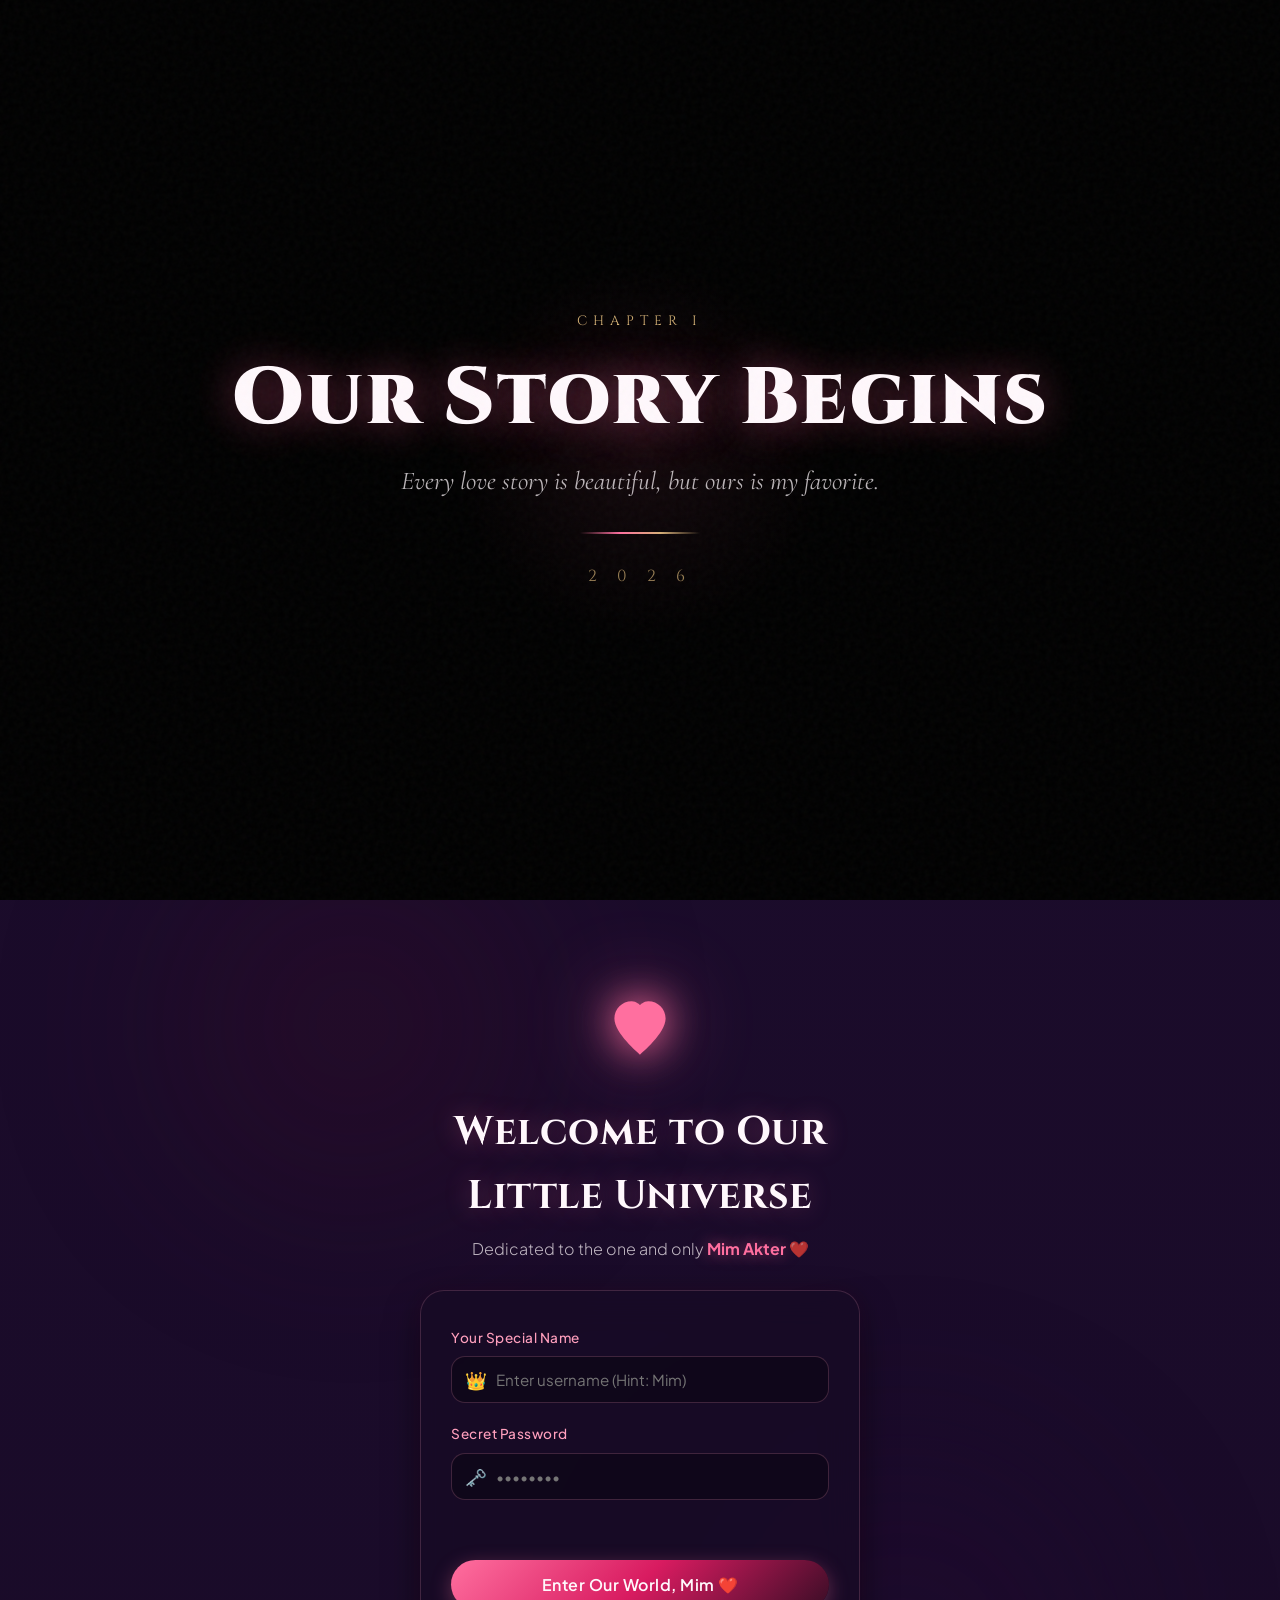
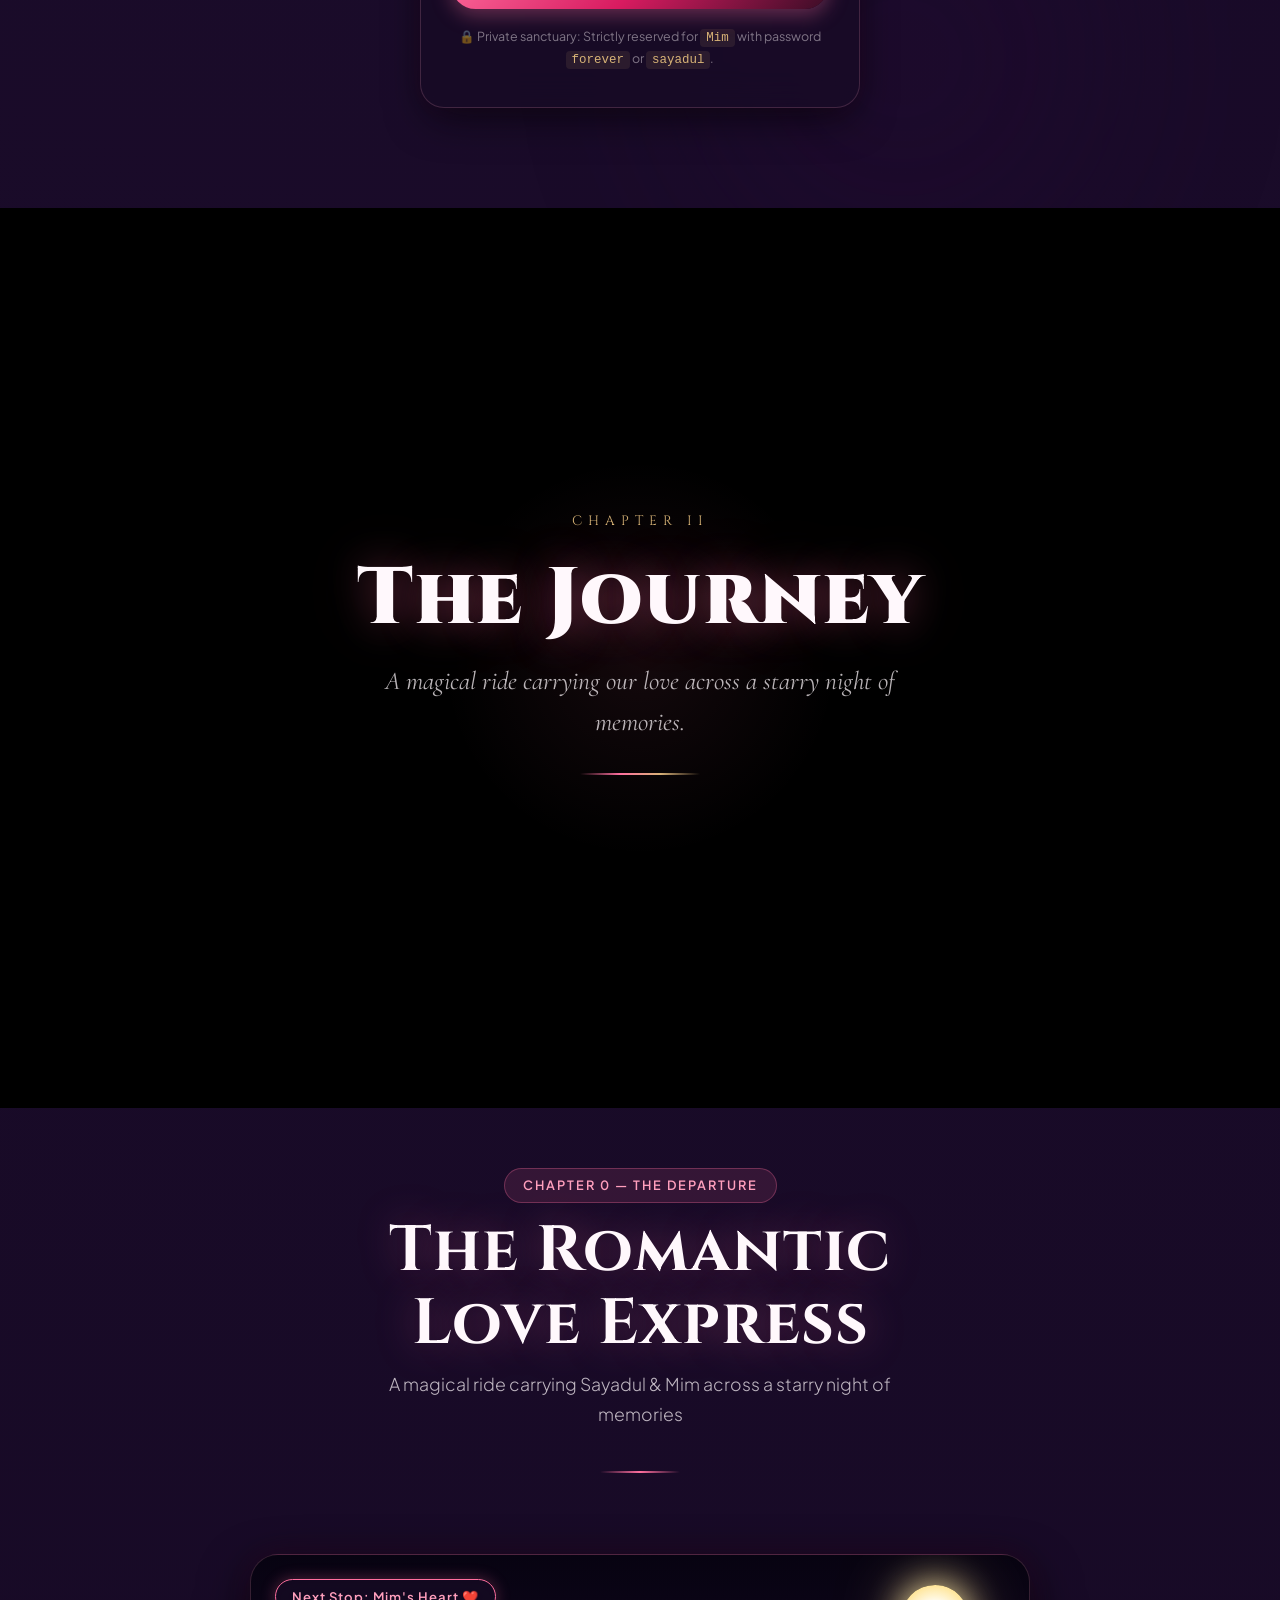
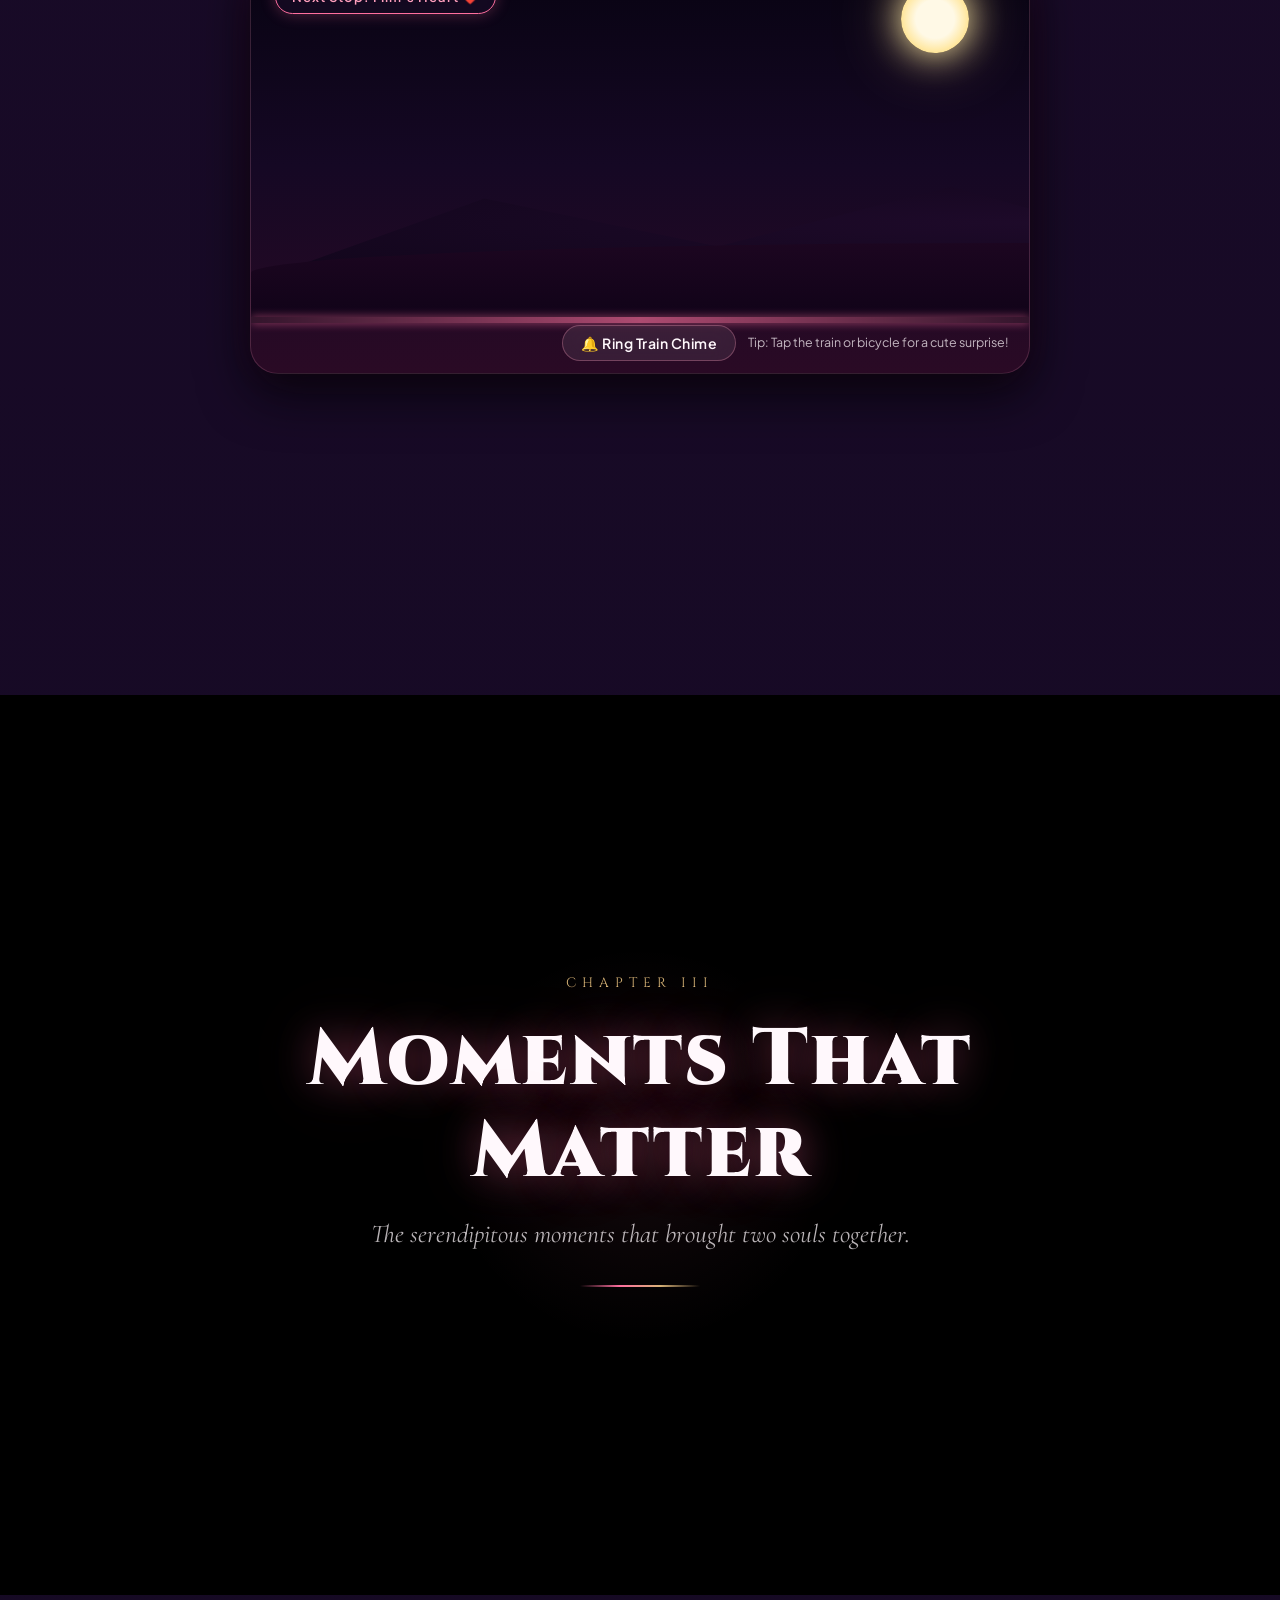
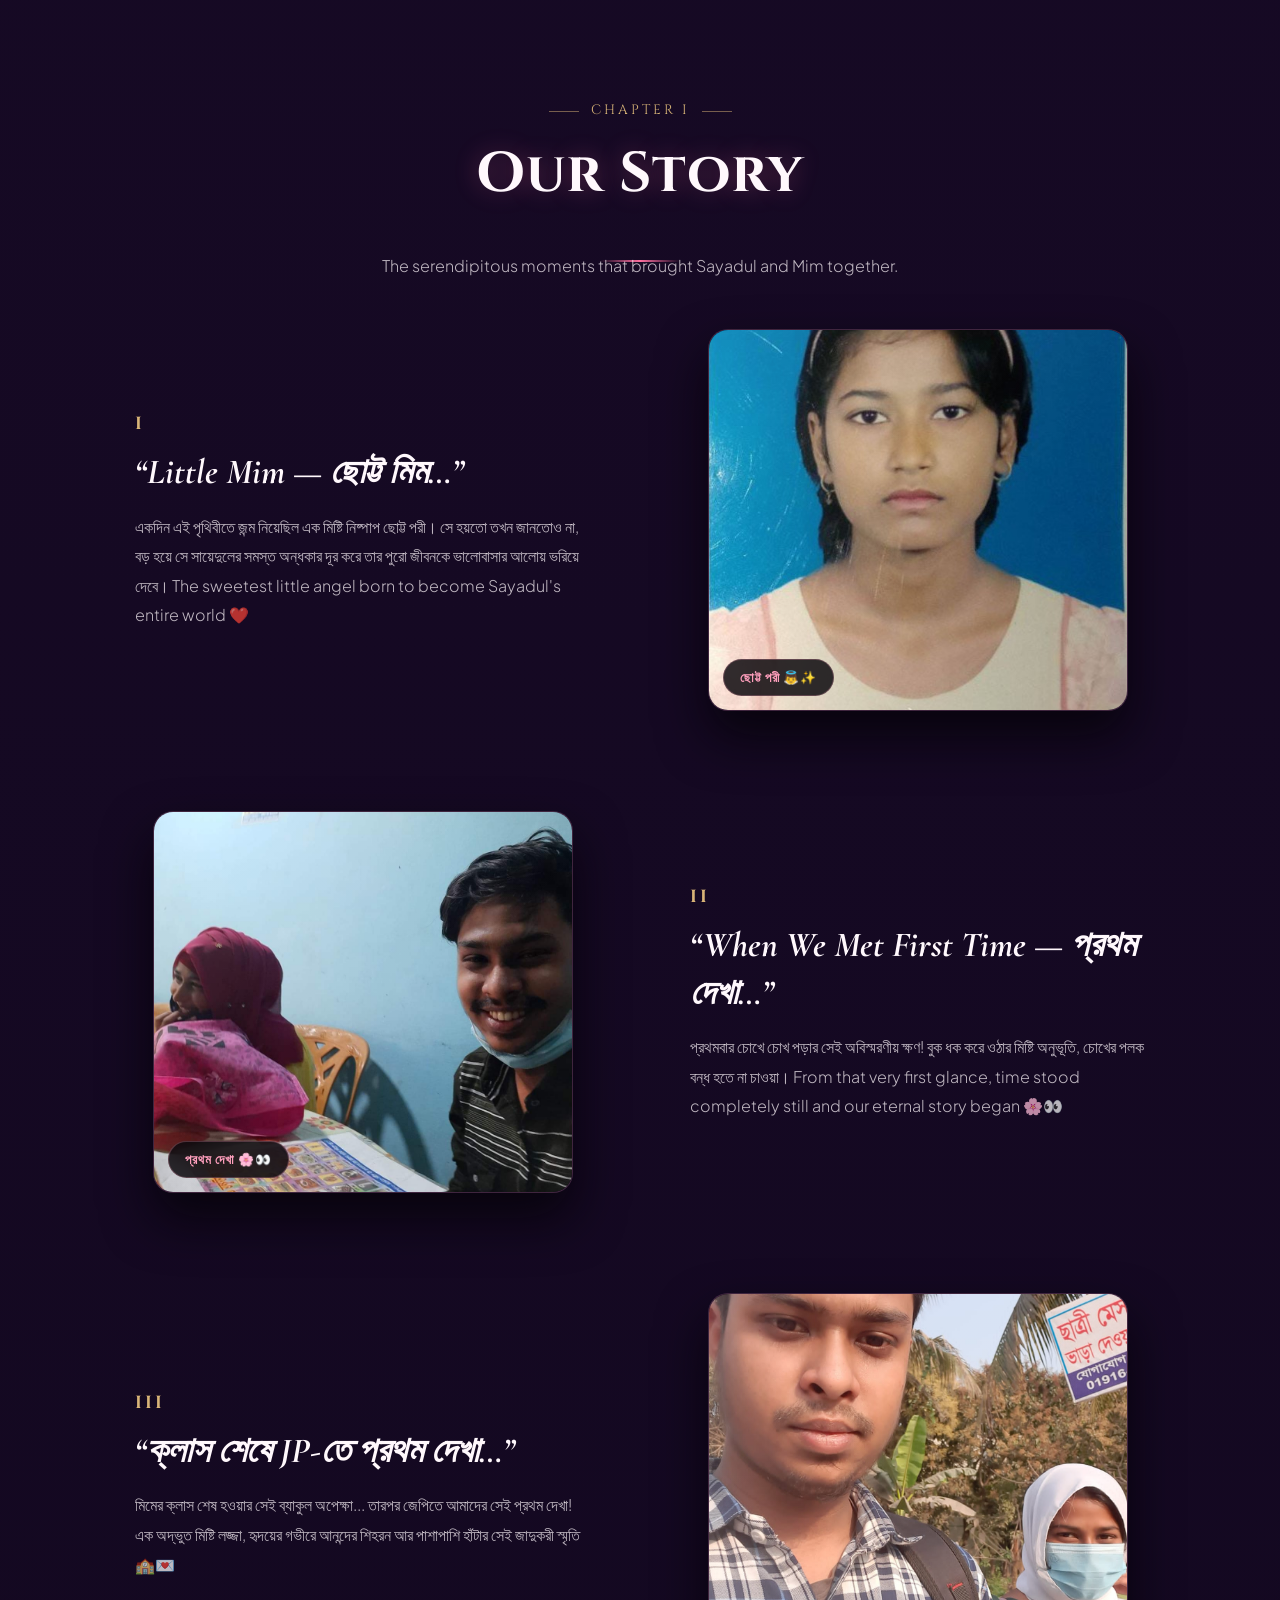
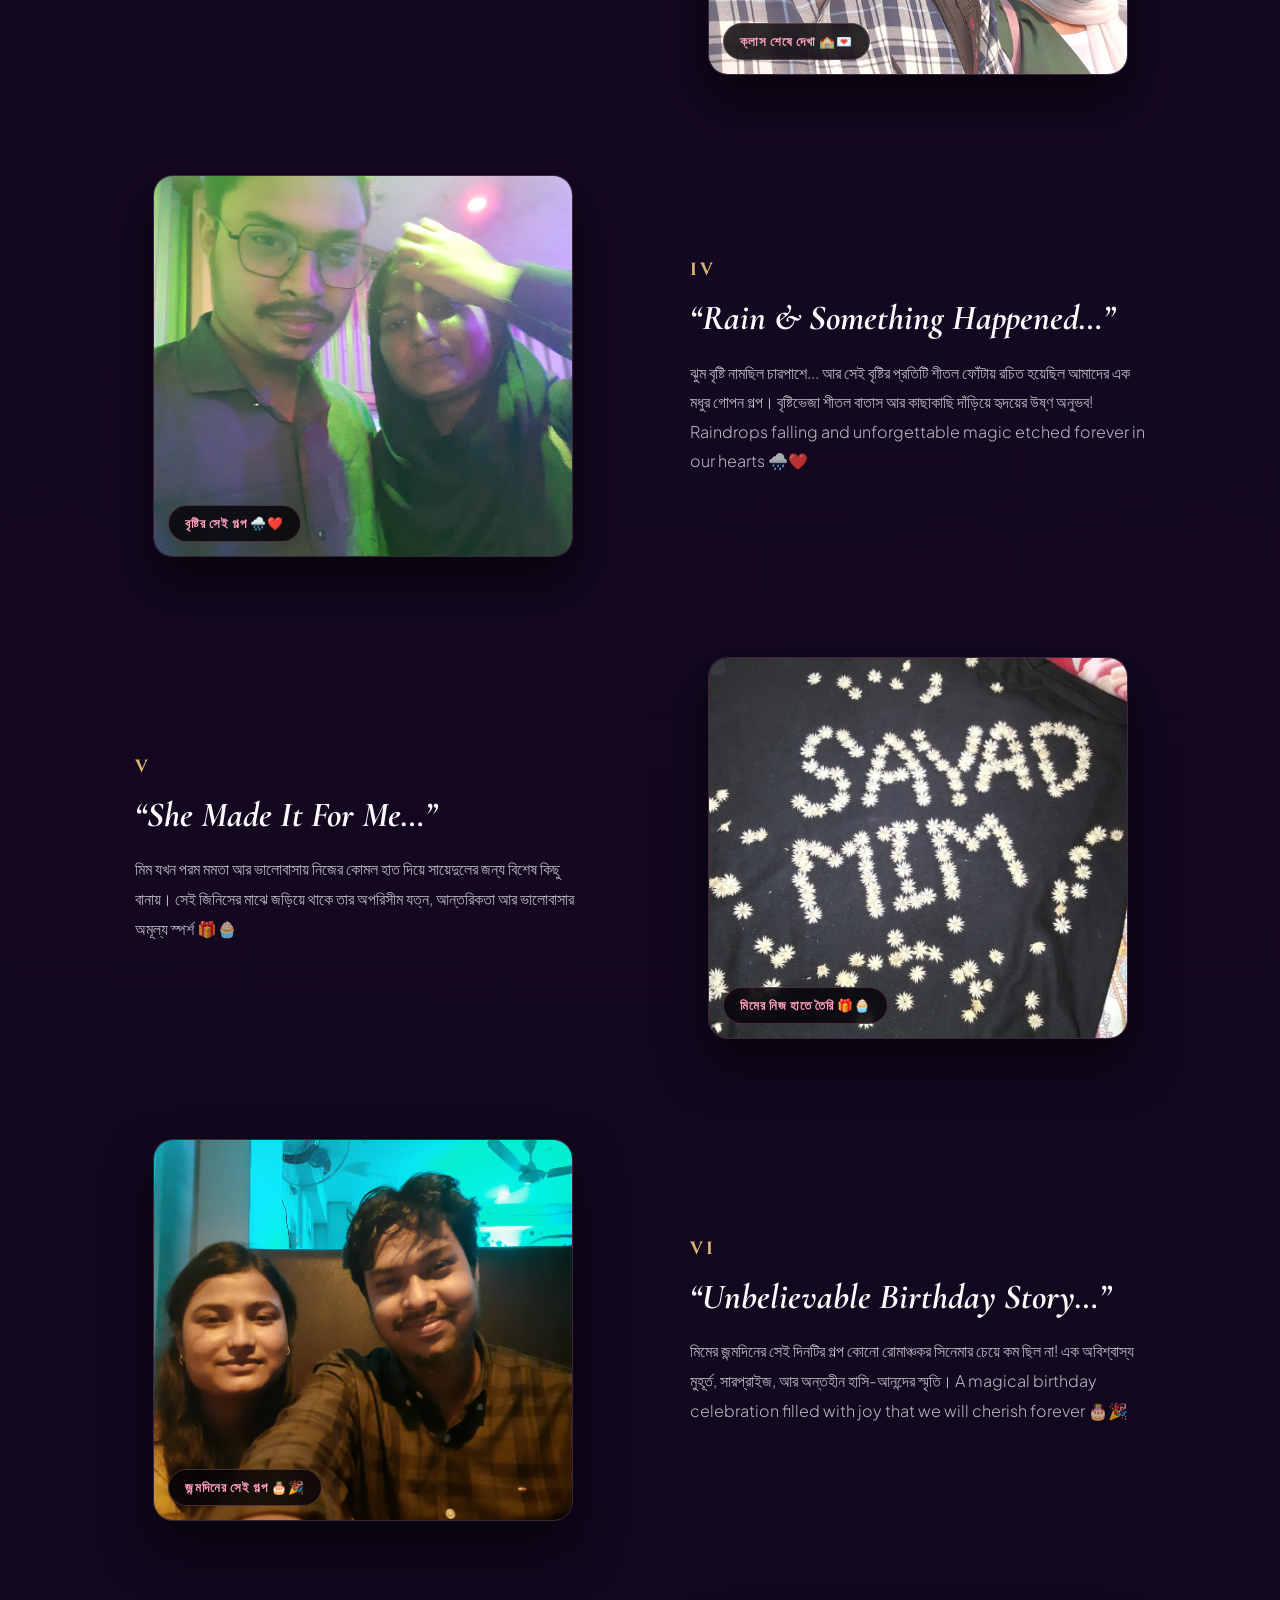
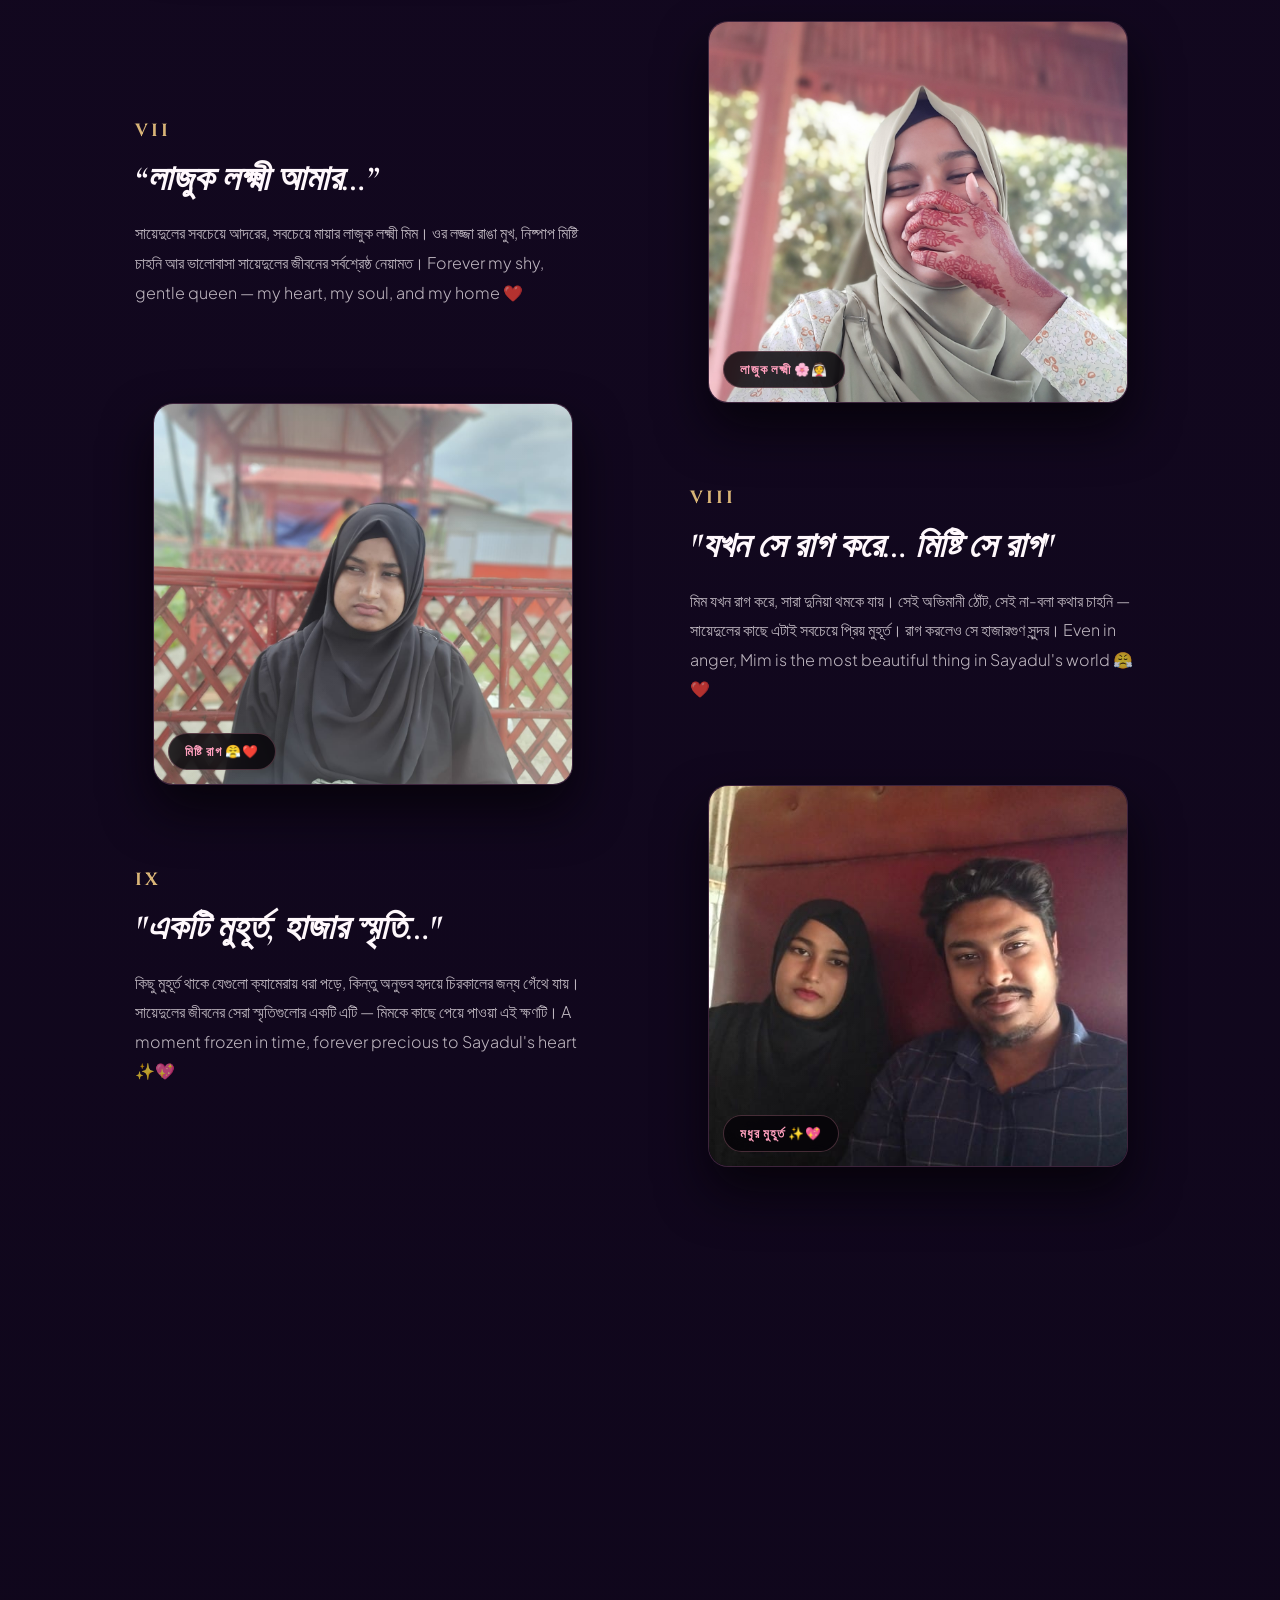
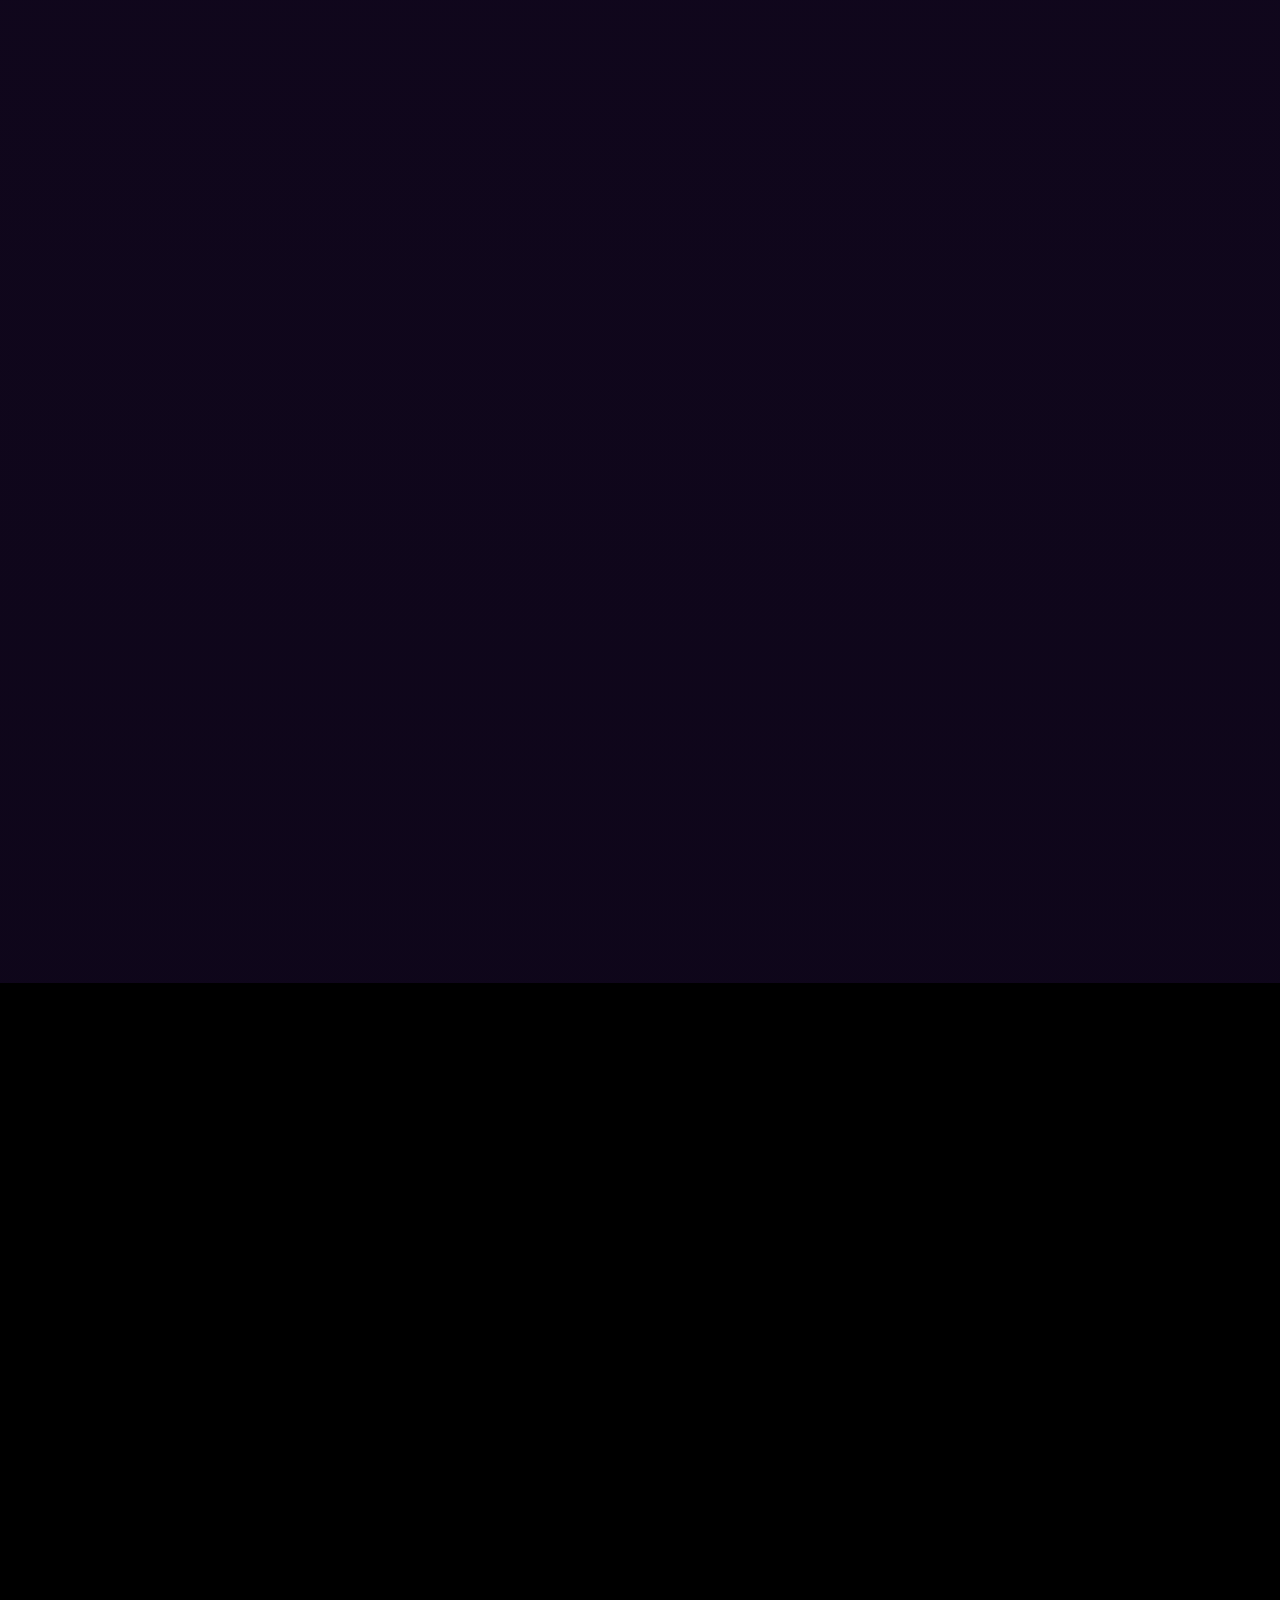
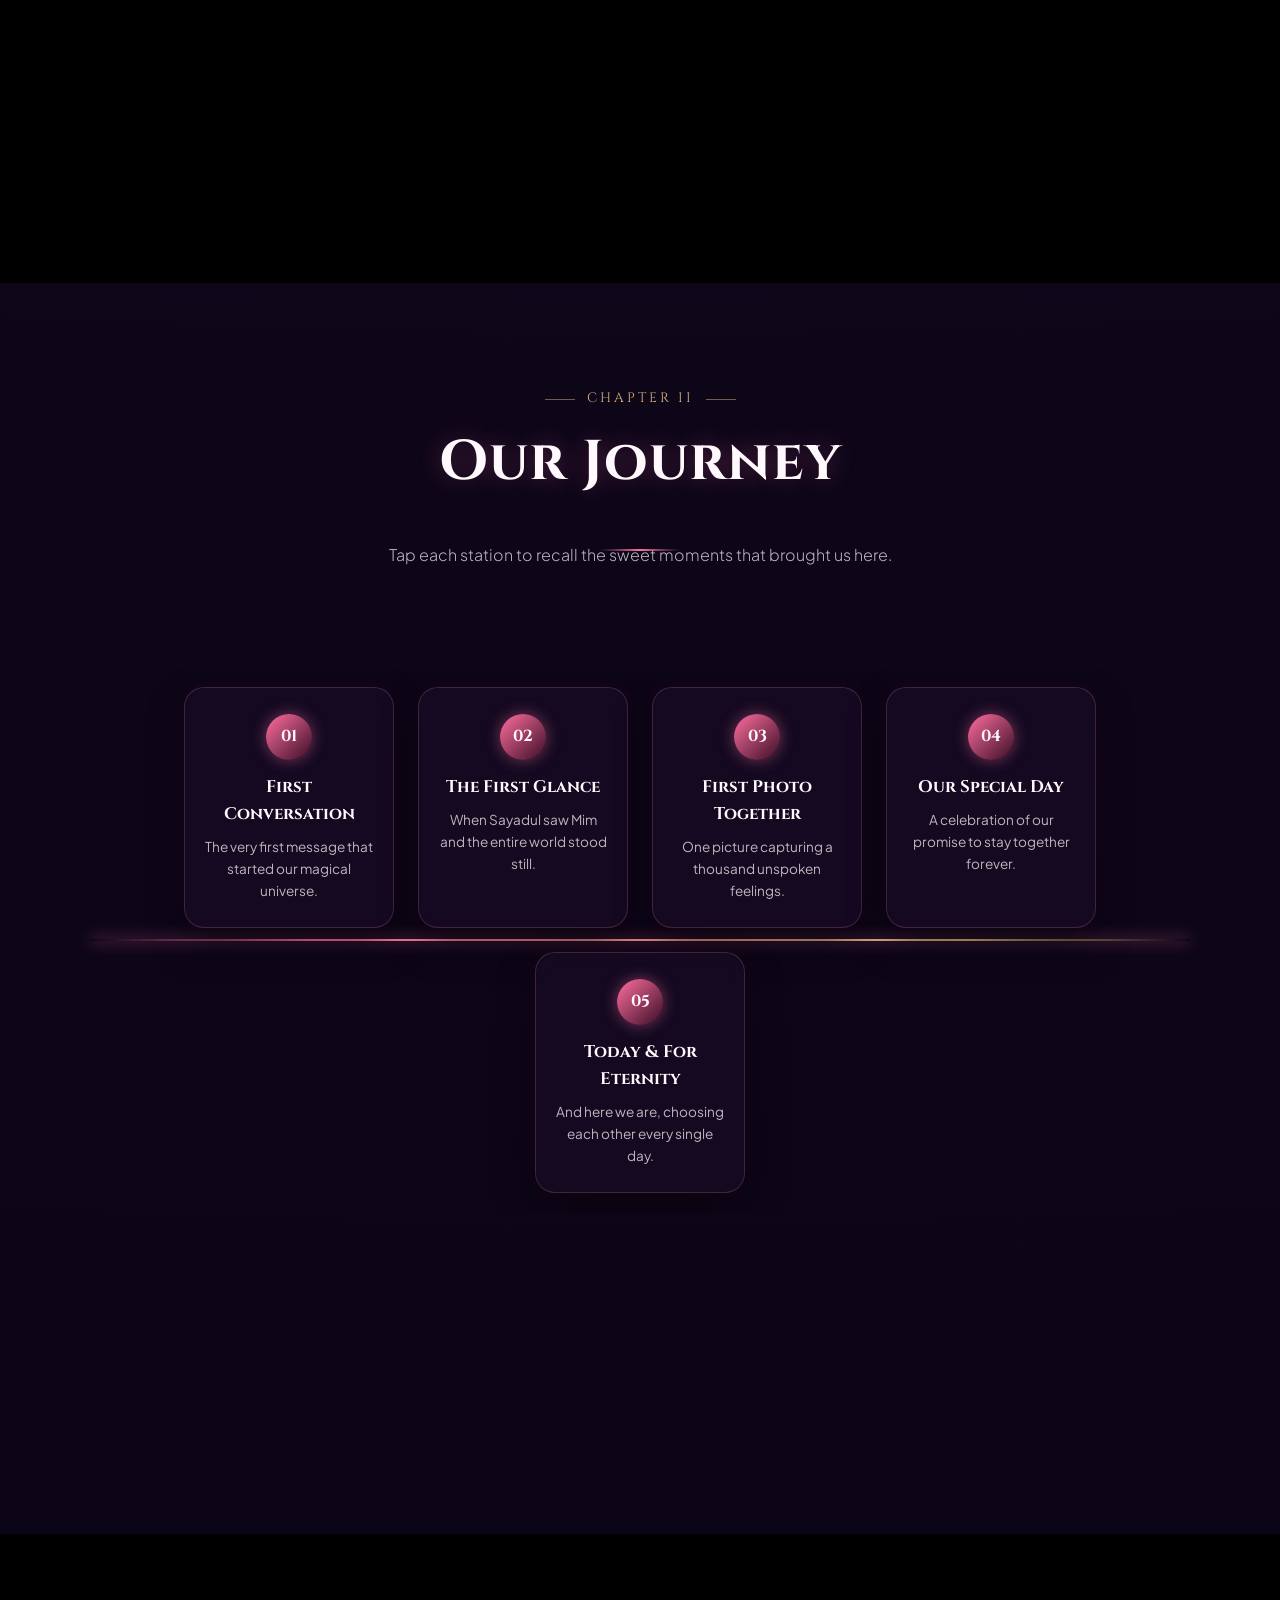
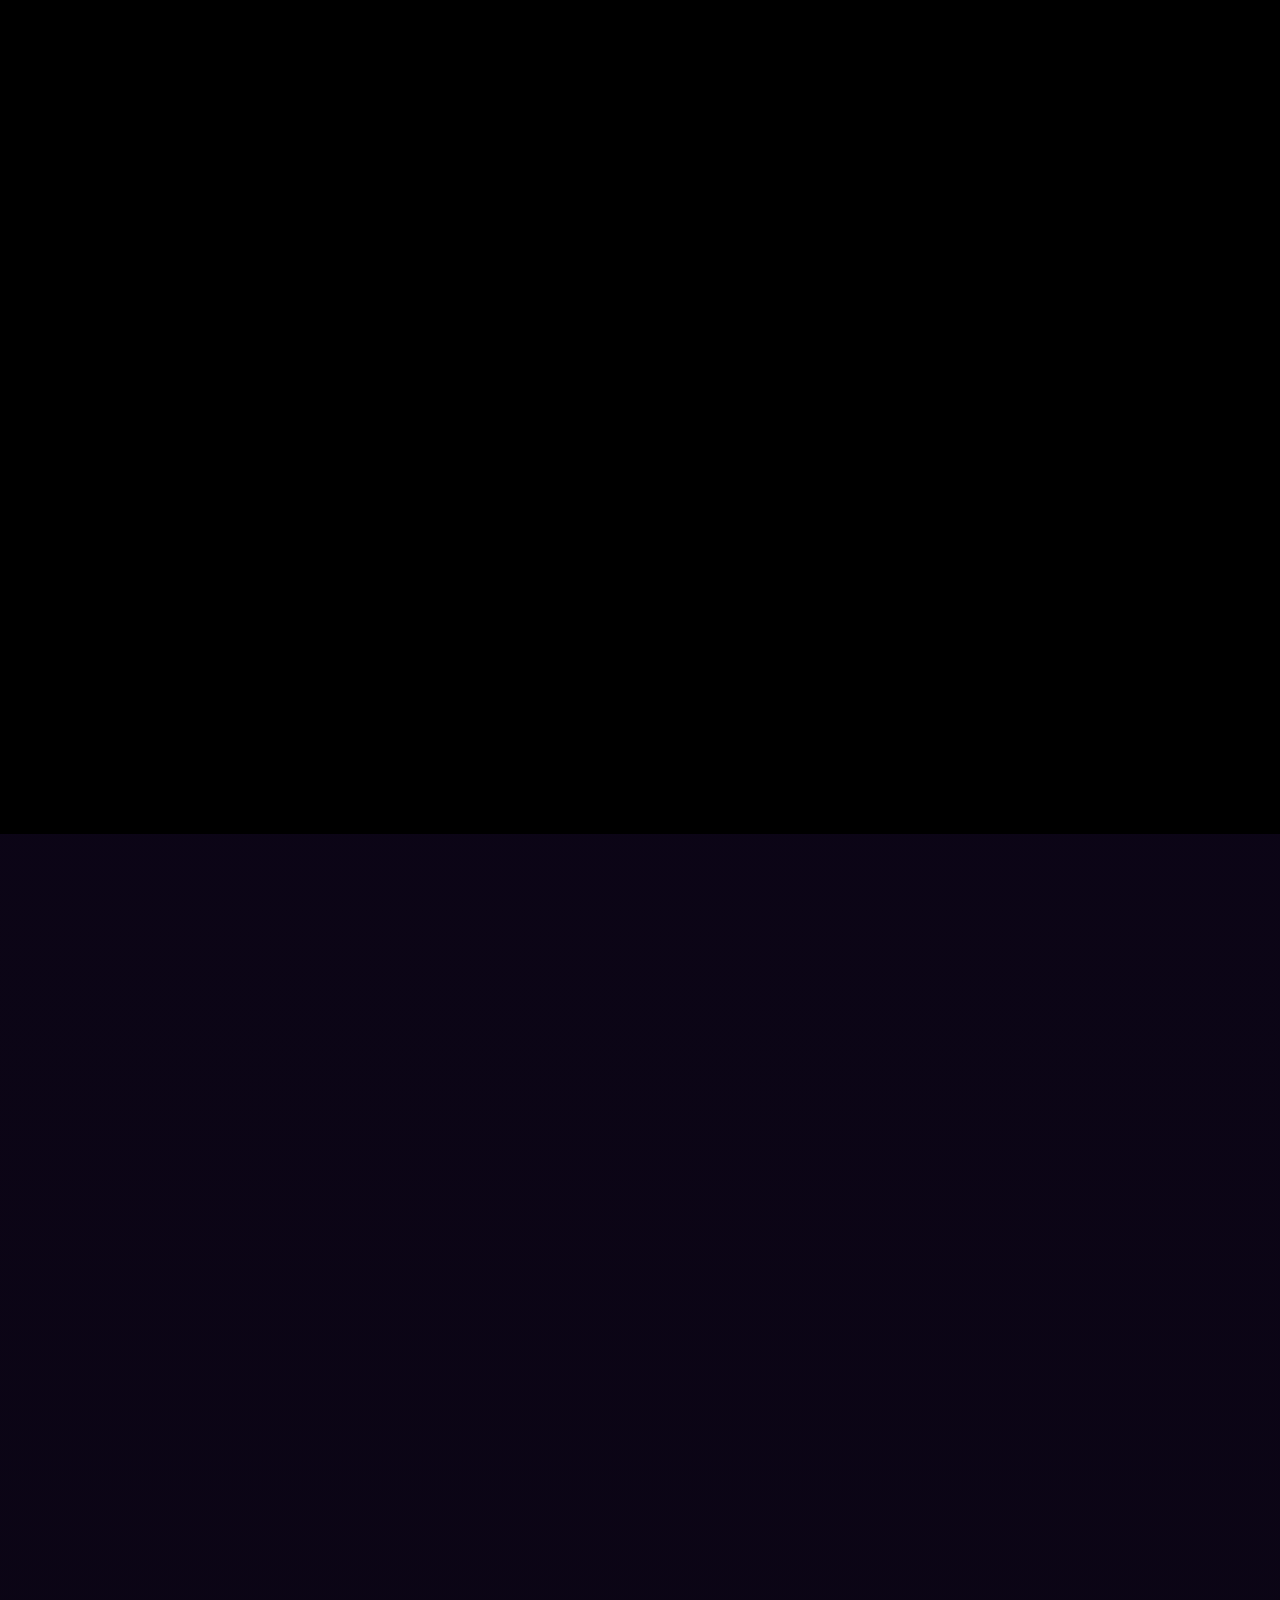
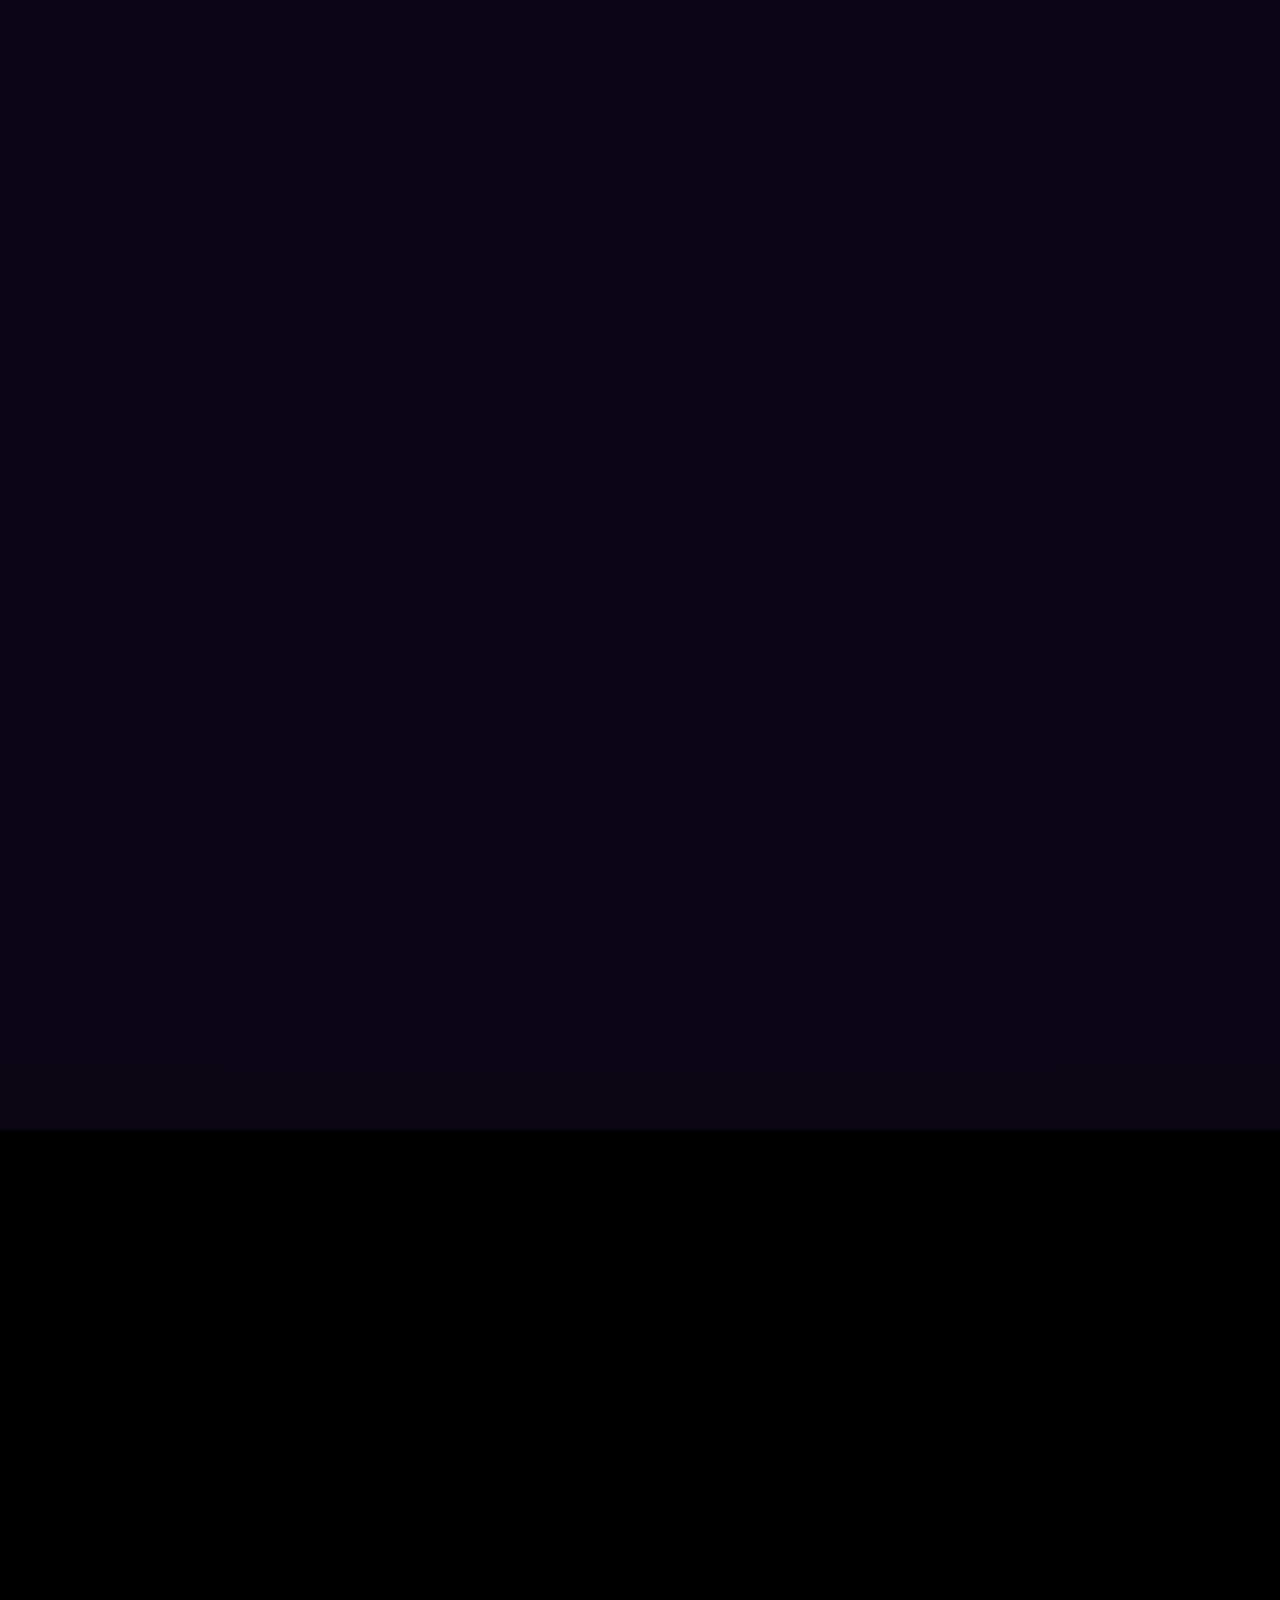
==== index.html @ 2f0d3f89 "Initial commit: Our Story anniversary website for Sayadul & Mim" ====
<!DOCTYPE html>
<html lang="en">
<head>
    <meta charset="UTF-8">
    <meta name="viewport" content="width=device-width, initial-scale=1.0, viewport-fit=cover">
    <title>Md Sayadul Islam & Mim Akter ❤️ — Our Magical Love Story</title>
    <meta name="description" content="A private interactive romantic cinematic movie and magical journey celebrating the eternal love of Md Sayadul Islam and Mim Akter.">
    <meta name="theme-color" content="#050308">
    <meta name="apple-mobile-web-app-capable" content="yes">
    <meta name="apple-mobile-web-app-status-bar-style" content="black-translucent">

    <!-- Favicon -->
    <link rel="icon" href="data:image/svg+xml,<svg xmlns=%22http://www.w3.org/2000/svg%22 viewBox=%220 0 100 100%22><text y=%22.9em%22 font-size=%2290%22>❤️</text></svg>">

    <!-- Google Fonts -->
    <link rel="preconnect" href="https://fonts.googleapis.com">
    <link rel="preconnect" href="https://fonts.gstatic.com" crossorigin>
    <link href="https://fonts.googleapis.com/css2?family=Cinzel:wght@400;600;700;900&family=Cormorant+Garamond:ital,wght@0,400;0,600;1,400;1,600&family=Great+Vibes&family=Plus+Jakarta+Sans:wght@300;400;500;600;700&display=swap" rel="stylesheet">

    <!-- CSS -->
    <link rel="stylesheet" href="style.css">
    <link rel="stylesheet" href="perfect-layout.css">

    <!-- CDN Libraries: GSAP, ScrollTrigger, Three.js -->
    <script src="https://cdnjs.cloudflare.com/ajax/libs/gsap/3.12.5/gsap.min.js"></script>
    <script src="https://cdnjs.cloudflare.com/ajax/libs/gsap/3.12.5/ScrollTrigger.min.js"></script>
    <script src="https://cdnjs.cloudflare.com/ajax/libs/three.js/r128/three.min.js"></script>
</head>
<body>
    <!-- Skip Link for Accessibility -->
    <a href="#main-content" class="skip-link">Skip to main content</a>

    <!-- Loading Screen -->
    <div class="loading-overlay" id="loading-overlay">
        <div class="loading-heart">❤️</div>
        <p class="loading-text">Loading our story...</p>
    </div>

    <!-- Film Grain Texture Overlay -->
    <div class="film-grain" aria-hidden="true"></div>

    <!-- Cinematic Vignette -->
    <div class="cinematic-vignette" id="cinematic-vignette" aria-hidden="true"></div>

    <!-- Cinematic Letterbox Bars -->
    <div class="cinematic-bars" id="cinematic-bars" aria-hidden="true"></div>

    <!-- Floating Light Leaks -->
    <div class="light-leak light-leak-1" id="light-leak-1" aria-hidden="true"></div>
    <div class="light-leak light-leak-2" id="light-leak-2" aria-hidden="true"></div>

    <!-- Auto-Scroll Cinematic Controller -->
    <div id="auto-scroll-controller" class="auto-scroll-ctrl" aria-label="Auto-scroll controller">
        <button id="auto-scroll-toggle" class="auto-scroll-btn" aria-label="Play or pause auto-scroll" title="Auto Play / Pause">
            <svg id="auto-play-icon" class="auto-icon" viewBox="0 0 24 24" fill="currentColor"><polygon points="5,3 19,12 5,21"></polygon></svg>
            <svg id="auto-pause-icon" class="auto-icon hidden" viewBox="0 0 24 24" fill="currentColor"><rect x="6" y="4" width="4" height="16"></rect><rect x="14" y="4" width="4" height="16"></rect></svg>
        </button>
        <div class="auto-scroll-timer" id="auto-scroll-timer">
            <svg class="timer-ring" viewBox="0 0 36 36">
                <circle class="timer-track" cx="18" cy="18" r="16"></circle>
                <circle class="timer-fill" id="timer-fill" cx="18" cy="18" r="16"></circle>
            </svg>
            <span class="timer-label" id="timer-label">5</span>
        </div>
        <span class="auto-scroll-status" id="auto-scroll-status">Auto Play</span>
    </div>

    <!-- Pause Overlay — shown when user touches during auto-play -->
    <div class="auto-pause-overlay" id="auto-pause-overlay" aria-hidden="true">
        <div class="pause-badge">
            <span class="pause-badge-icon">⏸</span>
            <span class="pause-badge-text">Paused — Release to continue</span>
        </div>
    </div>

    <!-- Section Indicator Dots -->
    <div class="auto-section-indicator" id="auto-section-indicator" aria-hidden="true"></div>

    <!-- Scroll Progress Bar -->
    <div class="scroll-progress" id="scroll-progress" aria-hidden="true"></div>

    <!-- Background Adaptive Particle Canvas -->
    <canvas id="ambient-canvas" aria-hidden="true"></canvas>

    <!-- Desktop Cursor Glow -->
    <div id="cursor-glow" aria-hidden="true"></div>

    <!-- Cinematic Scene Transition Overlay -->
    <div id="cinematic-transition" aria-hidden="true">
        <div class="transition-vortex"></div>
    </div>

    <!-- Floating Audio Player Controller -->
    <div id="audio-controller" class="glass-pill" aria-label="Audio controller">
        <button id="audio-toggle" class="audio-btn" aria-label="Play or pause background music" title="Toggle Music">
            <span class="audio-icon playing-icon" aria-hidden="true">
                <span class="eq-bar"></span>
                <span class="eq-bar"></span>
                <span class="eq-bar"></span>
                <span class="eq-bar"></span>
            </span>
            <span class="audio-text" id="audio-status-text">Play Music</span>
        </button>
        <div class="volume-slider-wrap" title="Music Volume">
            <input type="range" id="volume-slider" min="0" max="1" step="0.05" value="0.75" aria-label="Volume slider">
        </div>
        <audio id="bg-music" loop preload="auto" playsinline>
            <source src="assets/music/song.mp3" type="audio/mpeg">
            <source src="assets/music/song.mp3" type="audio/wav">
        </audio>
    </div>

    <!-- MAIN FLOW CONTAINER -->
    <main id="main-content">

        <!-- ==========================================
             SCENE BREAK — AFTER LOGIN
             ========================================== -->
        <div class="scene-break" data-scene-break="true">
            <span class="break-chapter-label">Chapter I</span>
            <h2 class="break-title">Our Story Begins</h2>
            <p class="break-subtitle">Every love story is beautiful, but ours is my favorite.</p>
            <div class="break-divider"></div>
            <span class="break-year">2 0 2 6</span>
        </div>

        <!-- ==========================================
             PAGE 01 — CINEMATIC LOGIN (STRICTLY FOR MIM)
             ========================================== -->
        <section id="login" class="scene active-scene" aria-label="Cinematic Login">
            <div class="scene-sky-bg" aria-hidden="true">
                <div class="aurora-glow aurora-1"></div>
                <div class="aurora-glow aurora-2"></div>
            </div>

            <div class="login-wrapper">
                <!-- Glowing Pulsing Heart Emblem -->
                <div class="login-emblem-wrap">
                    <div class="pulse-ring ring-1"></div>
                    <div class="pulse-ring ring-2"></div>
                    <div class="beating-heart-svg glow-pink">
                        <svg viewBox="0 0 100 100" class="heart-svg">
                            <path d="M50,88.5 C48,86.5 10,55 10,32 C10,17 22,5 37,5 C44.5,5 50,11 50,11 C50,11 55.5,5 63,5 C78,5 90,17 90,32 C90,55 52,86.5 50,88.5 Z"/>
                        </svg>
                    </div>
                </div>

                <div class="login-header">
                    <h1 class="cinematic-title">Welcome to Our Little Universe</h1>
                    <p class="cinematic-subtitle">Dedicated to the one and only <span class="highlight-mim">Mim Akter</span> ❤️</p>
                </div>

                <!-- Glass Login Card -->
                <div class="glass-card login-card" id="login-card">
                    <form id="login-form" autocomplete="off">
                        <div class="input-group">
                            <label for="login-nickname">Your Special Name</label>
                            <div class="input-wrapper">
                                <span class="input-icon">👑</span>
                                <input type="text" id="login-nickname" placeholder="Enter username (Hint: Mim)" required autocomplete="username">
                            </div>
                        </div>

                        <div class="input-group">
                            <label for="login-password">Secret Password</label>
                            <div class="input-wrapper">
                                <span class="input-icon">🗝️</span>
                                <input type="password" id="login-password" placeholder="••••••••" required autocomplete="current-password">
                            </div>
                        </div>

                        <div id="login-error" class="login-error-msg" role="alert" aria-live="polite"></div>

                        <button type="submit" id="login-submit-btn" class="btn btn-primary magnetic-btn">
                            <span class="btn-text">Enter Our World, Mim ❤️</span>
                            <span class="btn-glow"></span>
                        </button>
                    </form>
                    <p class="login-hint">🔒 Private sanctuary: Strictly reserved for <code>Mim</code> with password <code>forever</code> or <code>sayadul</code>.</p>
                </div>
            </div>
        </section>

        <!-- ==========================================
             PAGE 02 — CINEMATIC INTRO
             ========================================== -->
        <section id="intro" class="scene" aria-label="Cinematic Introduction">
            <div class="black-void" id="intro-void">
                <div class="singularity-point" id="intro-singularity"></div>
                <div class="intro-lens-flare" id="intro-flare"></div>
            </div>

            <div class="intro-content-container">
                <div class="intro-quote-wrap">
                    <p class="intro-line" id="intro-quote-1">Every love story is beautiful…</p>
                    <p class="intro-line" id="intro-quote-2">But ours…</p>
                    <p class="intro-line" id="intro-quote-3">…is my absolute favorite.</p>
                </div>

                <div class="intro-names-wrap" id="intro-names-card">
                    <h2 class="couple-names-text" id="intro-couple-names">Md Sayadul Islam <span class="heart-symbol">❤️</span> Mim Akter</h2>
                    <p class="intro-subtext">Our Magical Journey Begins Here.</p>
                    <button id="skip-intro-btn" class="btn btn-secondary intro-continue-btn">Step Into The Magic ✨</button>
                </div>
            </div>
        </section>

        <!-- ==========================================
             PAGE 03 — THE JOURNEY BEGINS: ROMANTIC CYCLE & LOVE TRAIN
             ========================================== -->
        <div class="scene-break" data-scene-break="true">
            <span class="break-chapter-label">Chapter II</span>
            <h2 class="break-title">The Journey</h2>
            <p class="break-subtitle">A magical ride carrying our love across a starry night of memories.</p>
            <div class="break-divider"></div>
        </div>

        <section id="home" class="scene scroll-scene" aria-label="The Journey Begins">
            <div class="section-bg-glow"></div>

            <div class="home-container">
                <header class="scene-header">
                    <span class="tagline-pill">Chapter 0 — The Departure</span>
                    <h1 class="home-main-title">The Romantic Love Express</h1>
                    <p class="home-sub">A magical ride carrying Sayadul & Mim across a starry night of memories</p>
                    <div class="header-divider"></div>
                </header>

                <!-- Cinematic Animated Cycle & Train Stage -->
                <div class="animated-journey-stage glass-card" id="journey-stage">
                    <div class="journey-sky">
                        <div class="journey-moon"></div>
                        <div class="shooting-star star-1"></div>
                        <div class="shooting-star star-2"></div>
                    </div>

                    <!-- Parallax Mountains & Silhouettes -->
                    <div class="journey-mountains"></div>
                    <div class="journey-hills"></div>

                    <!-- Milestone Station Signs -->
                    <div class="milestone-board">
                        <span class="milestone-text">Next Stop: Mim's Heart ❤️</span>
                    </div>

                    <!-- The Romantic Steam Train -->
                    <div class="train-track">
                        <div class="rail-glow"></div>
                        <div class="romantic-train" id="romantic-train" title="Tap the train to whistle!">
                            <!-- Heart-shaped smoke puffs -->
                            <div class="smoke-puff puff-1">❤️</div>
                            <div class="smoke-puff puff-2">☁️</div>
                            <div class="smoke-puff puff-3">❤️</div>

                            <!-- Locomotive -->
                            <div class="train-engine">
                                <div class="train-chimney"></div>
                                <div class="train-cabin">
                                    <span class="train-driver">👨‍❤️‍👩</span>
                                </div>
                                <div class="train-light"></div>
                            </div>
                            <!-- Love Carriages -->
                            <div class="train-carriage carriage-1">
                                <span class="carriage-banner">Sayadul + Mim</span>
                                <span class="carriage-hearts">💖 🌸</span>
                            </div>
                            <div class="train-carriage carriage-2">
                                <span class="carriage-banner">Forever Bound</span>
                                <span class="carriage-hearts">💍 ✨</span>
                            </div>
                        </div>
                    </div>

                    <!-- Animated Tandem Cycle Rider -->
                    <div class="cycle-track">
                        <div class="romantic-bicycle" id="romantic-bicycle" title="Tap bicycle to ring the bell!">
                            <div class="bike-balloon-cluster">
                                <span class="balloon b-1">❤️</span>
                                <span class="balloon b-2">💖</span>
                                <span class="balloon b-3">✨</span>
                            </div>
                            <div class="bicycle-couple">
                                <span class="rider-emoji">🚲👫</span>
                            </div>
                            <div class="bike-dust"></div>
                        </div>
                    </div>

                    <div class="train-interaction-bar">
                        <button id="train-whistle-btn" class="btn btn-secondary small-btn">
                            <span>🔔 Ring Train Chime</span>
                        </button>
                        <span class="journey-hint">Tip: Tap the train or bicycle for a cute surprise!</span>
                    </div>
                </div>

                <!-- Storybook Flow Next Chapter CTA -->
                <div class="flow-next-bridge" data-target="story">
                    <p class="bridge-caption">Ready to explore where it all started?</p>
                    <button class="btn btn-primary grand-btn magnetic-btn continue-flow-btn" data-target="story">
                        <span>Begin Chapter I: Our Story 🌸⬇️</span>
                        <span class="btn-glow"></span>
                    </button>
                </div>
            </div>
        </section>

        <!-- ==========================================
             PAGE 04 — OUR STORY (Cinematic Chapters)
             ========================================== -->
        <div class="scene-break" data-scene-break="true">
            <span class="break-chapter-label">Chapter III</span>
            <h2 class="break-title">Moments That<br>Matter</h2>
            <p class="break-subtitle">The serendipitous moments that brought two souls together.</p>
            <div class="break-divider"></div>
        </div>

        <section id="story" class="scene scroll-scene" aria-label="Our Story Chapters">
            <div class="story-container">
                <header class="scene-header">
                    <span class="scene-subtitle">Chapter I</span>
                    <h2 class="scene-title">Our Story</h2>
                    <div class="header-divider"></div>
                    <p class="scene-desc">The serendipitous moments that brought Sayadul and Mim together.</p>
                </header>

                <div class="story-chapters-wrapper" id="story-chapters">
                    <!-- Chapter 1 -->
                    <div class="story-chapter" data-chapter="1">
                        <div class="chapter-text-side">
                            <span class="chapter-number">I</span>
                            <h3 class="chapter-quote">“Little Mim — ছোট্ট মিম…”</h3>
                            <p class="chapter-description">একদিন এই পৃথিবীতে জন্ম নিয়েছিল এক মিষ্টি নিষ্পাপ ছোট্ট পরী। সে হয়তো তখন জানতোও না, বড় হয়ে সে সায়েদুলের সমস্ত অন্ধকার দূর করে তার পুরো জীবনকে ভালোবাসার আলোয় ভরিয়ে দেবে। The sweetest little angel born to become Sayadul's entire world ❤️</p>
                        </div>
                        <div class="chapter-media-side">
                            <div class="glass-photo-frame tilt-card">
                                <img src="assets/images/Story/lettel%20MiM.jpg" alt="Little Mim" class="story-photo" loading="lazy">
                                <div class="photo-reflection"></div>
                                <span class="photo-badge">ছোট্ট পরী 👼✨</span>
                            </div>
                        </div>
                    </div>

                    <!-- Chapter 2 -->
                    <div class="story-chapter reverse" data-chapter="2">
                        <div class="chapter-text-side">
                            <span class="chapter-number">II</span>
                            <h3 class="chapter-quote">“When We Met First Time — প্রথম দেখা…”</h3>
                            <p class="chapter-description">প্রথমবার চোখে চোখ পড়ার সেই অবিস্মরণীয় ক্ষণ! বুক ধক করে ওঠার মিষ্টি অনুভূতি, চোখের পলক বন্ধ হতে না চাওয়া। From that very first glance, time stood completely still and our eternal story began 🌸👀</p>
                        </div>
                        <div class="chapter-media-side">
                            <div class="glass-photo-frame tilt-card">
                                <img src="assets/images/Story/when%20we%20meet%20frist%20time.jpg" alt="When We Met First Time" class="story-photo" loading="lazy">
                                <div class="photo-reflection"></div>
                                <span class="photo-badge">প্রথম দেখা 🌸👀</span>
                            </div>
                        </div>
                    </div>

                    <!-- Chapter 3 -->
                    <div class="story-chapter" data-chapter="3">
                        <div class="chapter-text-side">
                            <span class="chapter-number">III</span>
                            <h3 class="chapter-quote">“ক্লাস শেষে JP-তে প্রথম দেখা…”</h3>
                            <p class="chapter-description">মিমের ক্লাস শেষ হওয়ার সেই ব্যাকুল অপেক্ষা... তারপর জেপিতে আমাদের সেই প্রথম দেখা! এক অদ্ভুত মিষ্টি লজ্জা, হৃদয়ের গভীরে আনন্দের শিহরন আর পাশাপাশি হাঁটার সেই জাদুকরী স্মৃতি 🏫💌</p>
                        </div>
                        <div class="chapter-media-side">
                            <div class="glass-photo-frame tilt-card">
                                <img src="assets/images/Story/we%20meet%20frist%20time%20in%20jp%20after%20your%20class.jpg" alt="We Meet First Time In JP After Your Class" class="story-photo" loading="lazy">
                                <div class="photo-reflection"></div>
                                <span class="photo-badge">ক্লাস শেষে দেখা 🏫💌</span>
                            </div>
                        </div>
                    </div>

                    <!-- Chapter 4 -->
                    <div class="story-chapter reverse" data-chapter="4">
                        <div class="chapter-text-side">
                            <span class="chapter-number">IV</span>
                            <h3 class="chapter-quote">“Rain & Something Happened…”</h3>
                            <p class="chapter-description">ঝুম বৃষ্টি নামছিল চারপাশে... আর সেই বৃষ্টির প্রতিটি শীতল ফোঁটায় রচিত হয়েছিল আমাদের এক মধুর গোপন গল্প। বৃষ্টিভেজা শীতল বাতাস আর কাছাকাছি দাঁড়িয়ে হৃদয়ের উষ্ণ অনুভব! Raindrops falling and unforgettable magic etched forever in our hearts 🌧️❤️</p>
                        </div>
                        <div class="chapter-media-side">
                            <div class="glass-photo-frame tilt-card">
                                <img src="assets/images/Story/Rain%20and%20somthing%20hapend.jpg" alt="Rain and Something Happened" class="story-photo" loading="lazy">
                                <div class="photo-reflection"></div>
                                <span class="photo-badge">বৃষ্টির সেই গল্প 🌧️❤️</span>
                            </div>
                        </div>
                    </div>

                    <!-- Chapter 5 -->
                    <div class="story-chapter" data-chapter="5">
                        <div class="chapter-text-side">
                            <span class="chapter-number">V</span>
                            <h3 class="chapter-quote">“She Made It For Me…”</h3>
                            <p class="chapter-description">মিম যখন পরম মমতা আর ভালোবাসায় নিজের কোমল হাত দিয়ে সায়েদুলের জন্য বিশেষ কিছু বানায়। সেই জিনিসের মাঝে জড়িয়ে থাকে তার অপরিসীম যত্ন, আন্তরিকতা আর ভালোবাসার অমূল্য স্পর্শ 🎁🧁</p>
                        </div>
                        <div class="chapter-media-side">
                            <div class="glass-photo-frame tilt-card">
                                <img src="assets/images/Story/She%20made%20for%20me.jpg" alt="She Made For Me" class="story-photo" loading="lazy">
                                <div class="photo-reflection"></div>
                                <span class="photo-badge">মিমের নিজ হাতে তৈরি 🎁🧁</span>
                            </div>
                        </div>
                    </div>

                    <!-- Chapter 6 -->
                    <div class="story-chapter reverse" data-chapter="6">
                        <div class="chapter-text-side">
                            <span class="chapter-number">VI</span>
                            <h3 class="chapter-quote">“Unbelievable Birthday Story…”</h3>
                            <p class="chapter-description">মিমের জন্মদিনের সেই দিনটির গল্প কোনো রোমাঞ্চকর সিনেমার চেয়ে কম ছিল না! এক অবিশ্বাস্য মুহূর্ত, সারপ্রাইজ, আর অন্তহীন হাসি-আনন্দের স্মৃতি। A magical birthday celebration filled with joy that we will cherish forever 🎂🎉</p>
                        </div>
                        <div class="chapter-media-side">
                            <div class="glass-photo-frame tilt-card">
                                <img src="assets/images/Story/Unbeleable%20Story%20wher%20that%20day%20your%20birhday.jpg" alt="Unbelievable Birthday Story" class="story-photo" loading="lazy">
                                <div class="photo-reflection"></div>
                                <span class="photo-badge">জন্মদিনের সেই গল্প 🎂🎉</span>
                            </div>
                        </div>
                    </div>

                    <!-- Chapter 7 -->
                    <div class="story-chapter highlight-chapter" data-chapter="7">
                        <div class="chapter-text-side">
                            <span class="chapter-number">VII</span>
                            <h3 class="chapter-quote">“লাজুক লক্ষ্মী আমার…”</h3>
                            <p class="chapter-description">সায়েদুলের সবচেয়ে আদরের, সবচেয়ে মায়ার লাজুক লক্ষ্মী মিম। ওর লজ্জা রাঙা মুখ, নিষ্পাপ মিষ্টি চাহনি আর ভালোবাসা সায়েদুলের জীবনের সর্বশ্রেষ্ঠ নেয়ামত। Forever my shy, gentle queen — my heart, my soul, and my home ❤️</p>
                        </div>
                        <div class="chapter-media-side">
                            <div class="glass-photo-frame tilt-card">
                                <img src="assets/images/Story/Lajuk%20lokhi%20amar.jpg" alt="লাজুক লক্ষ্মী আমার" class="story-photo" loading="lazy">
                                <div class="photo-reflection"></div>
                                <span class="photo-badge">লাজুক লক্ষ্মী 🌸👰</span>
                            </div>
                        </div>
                    </div>
                </div>


                    <!-- Chapter 8 — pic1: যখন সে রাগ করে -->
                    <div class="story-chapter reverse" data-chapter="8">
                        <div class="chapter-text-side">
                            <span class="chapter-number">VIII</span>
                            <h3 class="chapter-quote">"যখন সে রাগ করে… মিষ্টি সে রাগ"</h3>
                            <p class="chapter-description">মিম যখন রাগ করে, সারা দুনিয়া থমকে যায়। সেই অভিমানী ঠোঁট, সেই না-বলা কথার চাহনি — সায়েদুলের কাছে এটাই সবচেয়ে প্রিয় মুহূর্ত। রাগ করলেও সে হাজারগুণ সুন্দর। Even in anger, Mim is the most beautiful thing in Sayadul's world 😤❤️</p>
                        </div>
                        <div class="chapter-media-side">
                            <div class="glass-photo-frame tilt-card">
                                <img src="assets/images/pic1.jpeg" alt="যখন সে রাগ করে" class="story-photo" loading="lazy">
                                <div class="photo-reflection"></div>
                                <span class="photo-badge">মিষ্টি রাগ 😤❤️</span>
                            </div>
                        </div>
                    </div>

                    <!-- Chapter 9 — pic2 -->
                    <div class="story-chapter" data-chapter="9">
                        <div class="chapter-text-side">
                            <span class="chapter-number">IX</span>
                            <h3 class="chapter-quote">"একটি মুহূর্ত, হাজার স্মৃতি…"</h3>
                            <p class="chapter-description">কিছু মুহূর্ত থাকে যেগুলো ক্যামেরায় ধরা পড়ে, কিন্তু অনুভব হৃদয়ে চিরকালের জন্য গেঁথে যায়। সায়েদুলের জীবনের সেরা স্মৃতিগুলোর একটি এটি — মিমকে কাছে পেয়ে পাওয়া এই ক্ষণটি। A moment frozen in time, forever precious to Sayadul's heart ✨💖</p>
                        </div>
                        <div class="chapter-media-side">
                            <div class="glass-photo-frame tilt-card">
                                <img src="assets/images/pic2.jpeg" alt="একটি মুহূর্ত" class="story-photo" loading="lazy">
                                <div class="photo-reflection"></div>
                                <span class="photo-badge">মধুর মুহূর্ত ✨💖</span>
                            </div>
                        </div>
                    </div>

                    <!-- Chapter 10 — pic3: একা একা মেহেদি দে -->
                    <div class="story-chapter reverse" data-chapter="10">
                        <div class="chapter-text-side">
                            <span class="chapter-number">X</span>
                            <h3 class="chapter-quote">"একা একা মেহেদি দেওয়ার গল্প…"</h3>
                            <p class="chapter-description">মিম যখন একা একা নিজের হাতে মেহেদি লাগায়, সেই দৃশ্য দেখে সায়েদুলের মন ভরে যায় অদ্ভুত এক মায়ায়। প্রতিটি রেখায় যেন লুকিয়ে থাকে তার সৌন্দর্য, তার স্বতন্ত্রতা। Mim's delicate hands painting henna — the most enchanting sight Sayadul has ever seen 🌿💅</p>
                        </div>
                        <div class="chapter-media-side">
                            <div class="glass-photo-frame tilt-card">
                                <img src="assets/images/pic3.jpeg" alt="একা একা মেহেদি দেওয়া" class="story-photo" loading="lazy">
                                <div class="photo-reflection"></div>
                                <span class="photo-badge">মেহেদির রঙ 🌿💅</span>
                            </div>
                        </div>
                    </div>

                    <!-- Chapter 11 — pic4: চোখের মায়া -->
                    <div class="story-chapter highlight-chapter" data-chapter="11">
                        <div class="chapter-text-side">
                            <span class="chapter-number">XI</span>
                            <h3 class="chapter-quote">"চোখের মায়া — সায়েদুলের সর্বনাশ"</h3>
                            <p class="chapter-description">মিমের চোখের দিকে তাকালে সায়েদুল পুরো পৃথিবী ভুলে যায়। সেই গভীর, মায়াবী চোখে এমন এক ভাষা আছে যা কোনো কথায় বলা যায় না। একবার সেই চোখে ডুবলে আর বের হওয়ার পথ থাকে না। Mim's eyes — the most beautiful universe Sayadul ever got lost in 👁️✨</p>
                        </div>
                        <div class="chapter-media-side">
                            <div class="glass-photo-frame tilt-card">
                                <img src="assets/images/pic4.jpeg" alt="চোখের মায়া" class="story-photo" loading="lazy">
                                <div class="photo-reflection"></div>
                                <span class="photo-badge">চোখের মায়া 👁️✨</span>
                            </div>
                        </div>
                    </div>

                    <!-- Chapter 12 — pic5: লাস্ট টাইম যেদিন দেখা হলো -->
                    <div class="story-chapter reverse highlight-chapter" data-chapter="12">
                        <div class="chapter-text-side">
                            <span class="chapter-number">XII</span>
                            <h3 class="chapter-quote">"সেই শেষ দেখা — মিষ্টি রাগ, মিষ্টি অভিমান…"</h3>
                            <p class="chapter-description">শেষবার যেদিন দেখা হয়েছিল, সেদিন তুমি একটু রাগী ছিলে — একটু অভিমানী। কিন্তু সায়েদুলের কাছে সেটাই ছিল সবচেয়ে মনে রাখার মতো মুহূর্ত। তোমার সেই মিষ্টি দুষ্টু রাগ, সেই মিষ্টি অভিমান — সব কিছু সায়েদুলের বুকে আঁকা হয়ে আছে চিরকালের জন্য। The last time we met — your sweet anger, your sweet sulk — forever etched in Sayadul's heart 💔❤️</p>
                        </div>
                        <div class="chapter-media-side">
                            <div class="glass-photo-frame tilt-card">
                                <img src="assets/images/pic5.jpeg" alt="শেষ দেখা" class="story-photo" loading="lazy">
                                <div class="photo-reflection"></div>
                                <span class="photo-badge">শেষ দেখা 💔❤️</span>
                            </div>
                        </div>
                    </div>
                </div>

                <!-- Next Chapter Bridge -->
                <div class="flow-next-bridge" data-target="timeline">
                    <p class="bridge-caption">Next, let's step along our journey timeline…</p>
                    <button class="btn btn-primary magnetic-btn continue-flow-btn" data-target="timeline">
                        <span>Travel Through Milestones ⏳⬇️</span>
                    </button>
                </div>
            </div>
        </section>

        <!-- ==========================================
             PAGE 05 — RELATIONSHIP TIMELINE
             ========================================== -->
        <div class="scene-break" data-scene-break="true">
            <span class="break-chapter-label">Chapter IV</span>
            <h2 class="break-title">Milestones</h2>
            <p class="break-subtitle">Every step of our journey, etched in eternity.</p>
            <div class="break-divider"></div>
        </div>

        <section id="timeline" class="scene scroll-scene" aria-label="Relationship Timeline">
            <div class="timeline-container">
                <header class="scene-header">
                    <span class="scene-subtitle">Chapter II</span>
                    <h2 class="scene-title">Our Journey</h2>
                    <div class="header-divider"></div>
                    <p class="scene-desc">Tap each station to recall the sweet moments that brought us here.</p>
                </header>

                <div class="timeline-track-wrap">
                    <div class="timeline-line-glow" aria-hidden="true"></div>
                    <div class="timeline-items" id="timeline-list">
                        <!-- Rendered dynamically from CONFIG.timeline -->
                    </div>
                </div>

                <!-- Next Chapter Bridge -->
                <div class="flow-next-bridge" data-target="memories">
                    <p class="bridge-caption">Treasured moments captured in time…</p>
                    <button class="btn btn-primary magnetic-btn continue-flow-btn" data-target="memories">
                        <span>Open 3D Keepsake Gallery 📸⬇️</span>
                    </button>
                </div>
            </div>

            <!-- Expanded Timeline Card Modal -->
            <div id="timeline-modal" class="modal-backdrop" aria-hidden="true">
                <div class="glass-card modal-card" id="timeline-modal-content">
                    <button class="modal-close-btn" id="close-timeline-modal" aria-label="Close timeline event">&times;</button>
                    <div class="modal-badge" id="modal-date">01</div>
                    <h3 class="modal-title" id="modal-title">First Conversation</h3>
                    <p class="modal-text" id="modal-desc">The moment everything started.</p>
                    <div class="modal-hearts" aria-hidden="true">❤️ ✨ ❤️</div>
                </div>
            </div>
        </section>

        <!-- ==========================================
             PAGE 06 — 3D MEMORY GALLERY
             ========================================== -->
        <div class="scene-break" data-scene-break="true">
            <span class="break-chapter-label">Chapter V</span>
            <h2 class="break-title">Keepsakes</h2>
            <p class="break-subtitle">Frozen moments of pure happiness, preserved forever.</p>
            <div class="break-divider"></div>
        </div>

        <section id="memories" class="scene scroll-scene" aria-label="Our Memories Gallery">
            <div class="memories-container">
                <header class="scene-header">
                    <span class="scene-subtitle">Chapter III</span>
                    <h2 class="scene-title">Keepsake Memories</h2>
                    <div class="header-divider"></div>
                    <p class="scene-desc">Floating snapshots of Sayadul & Mim. Tap any photo to step inside.</p>
                </header>

                <!-- 3D Gallery Grid -->
                <div class="gallery-wrapper" id="memory-gallery-grid">
                    <!-- Rendered dynamically from CONFIG.memories -->
                </div>

                <!-- Next Chapter Bridge -->
                <div class="flow-next-bridge" data-target="letters">
                    <p class="bridge-caption">A handwritten letter sealed with love…</p>
                    <button class="btn btn-primary magnetic-btn continue-flow-btn" data-target="letters">
                        <span>Read Love Letter For Mim 💌⬇️</span>
                    </button>
                </div>
            </div>

            <!-- Fullscreen Lightbox Modal -->
            <div id="lightbox" class="lightbox-overlay" aria-hidden="true">
                <button id="lightbox-close" class="lightbox-close-btn" aria-label="Close lightbox">&times;</button>
                <div class="lightbox-card glass-card">
                    <div class="lightbox-image-wrap">
                        <img id="lightbox-img" src="" alt="Memory full view">
                    </div>
                    <div class="lightbox-details">
                        <span class="lightbox-date" id="lightbox-date">Date</span>
                        <h3 class="lightbox-title" id="lightbox-title">Title</h3>
                        <p class="lightbox-location" id="lightbox-location">📍 Location</p>
                        <p class="lightbox-description" id="lightbox-description">Description</p>
                    </div>
                </div>
            </div>
        </section>

        <!-- ==========================================
             PAGE 07 — LOVE LETTER FOR MIM
             ========================================== -->
        <div class="scene-break" data-scene-break="true">
            <span class="break-chapter-label">Chapter VI</span>
            <h2 class="break-title">Words From<br>the Heart</h2>
            <p class="break-subtitle">A handwritten letter sealed with love, waiting just for you.</p>
            <div class="break-divider"></div>
        </div>

        <section id="letters" class="scene scroll-scene" aria-label="Romantic Love Letter">
            <div class="letters-container">
                <header class="scene-header">
                    <span class="scene-subtitle">Chapter IV</span>
                    <h2 class="scene-title">A Letter For Mim</h2>
                    <div class="header-divider"></div>
                    <p class="scene-desc">Straight from Sayadul's soul. Tap the wax seal to open.</p>
                </header>

                <div class="envelope-stage">
                    <div class="envelope-3d-wrap" id="envelope-interactive" tabindex="0" role="button" aria-label="Open romantic letter">
                        <div class="envelope-body">
                            <div class="env-back"></div>
                            <div class="env-inside"></div>

                            <div class="env-letter-paper" id="letter-paper">
                                <div class="paper-texture"></div>
                                <div class="letter-inner-content">
                                    <div class="letter-wax-seal-small">❤️</div>
                                    <div class="letter-typed-text" id="letter-text-box">
                                        <!-- Populated from CONFIG.loveLetter -->
                                    </div>
                                    <div class="letter-signature" id="letter-author">Forever yours, Sayadul ❤️</div>
                                </div>
                            </div>

                            <div class="env-left-flap"></div>
                            <div class="env-right-flap"></div>
                            <div class="env-bottom-flap"></div>
                            <div class="env-top-flap" id="env-top-flap">
                                <div class="wax-seal-badge" id="wax-seal">
                                    <span class="seal-heart">❤️</span>
                                </div>
                            </div>
                        </div>
                    </div>

                    <div class="envelope-action-bar">
                        <span class="envelope-hint" id="envelope-status-hint">Tap the envelope to unseal ❤️</span>
                        <button id="reclose-letter-btn" class="btn btn-secondary small-btn hidden">Fold Letter & Seal</button>
                    </div>
                </div>

                <!-- Next Chapter Bridge to Love Quiz -->
                <div class="flow-next-bridge" data-target="quiz">
                    <p class="bridge-caption">Time for some fun! How well do you know our love story?</p>
                    <button class="btn btn-primary grand-btn magnetic-btn continue-flow-btn" data-target="quiz">
                        <span>Take The Love Test Quiz 💖⬇️</span>
                    </button>
                </div>
            </div>
        </section>

        <!-- ==========================================
             PAGE 08 — LOVE TEST QUIZ (NEW MAGICAL FEATURE)
             ========================================== -->
        <div class="scene-break" data-scene-break="true">
            <span class="break-chapter-label">Chapter VII</span>
            <h2 class="break-title">The Test</h2>
            <p class="break-subtitle">How well do you know the language of our love?</p>
            <div class="break-divider"></div>
        </div>

        <section id="quiz" class="scene scroll-scene" aria-label="Romantic Love Quiz">
            <div class="quiz-container">
                <header class="scene-header">
                    <span class="scene-subtitle">Chapter V — Fun & Romance</span>
                    <h2 class="scene-title">Our Love Test Quiz</h2>
                    <div class="header-divider"></div>
                    <p class="scene-desc">Let's see how deeply Mim knows Sayadul's heart! Answer each question ❤️</p>
                </header>

                <div class="quiz-card-wrapper glass-card" id="quiz-box">
                    <div class="quiz-header-bar">
                        <span class="quiz-progress-label" id="quiz-question-counter">Question 1 of 4</span>
                        <div class="quiz-progress-track">
                            <div class="quiz-progress-fill" id="quiz-progress-fill" style="width: 25%;"></div>
                        </div>
                    </div>

                    <div class="quiz-body">
                        <h3 class="quiz-question-title" id="quiz-question-title">Who fell in love first?</h3>
                        <div class="quiz-options-grid" id="quiz-options-container">
                            <!-- Populated dynamically via JS -->
                        </div>
                    </div>

                    <div class="quiz-feedback-banner hidden" id="quiz-feedback">
                        <span class="feedback-icon" id="feedback-icon">🎉</span>
                        <p class="feedback-text" id="feedback-text">That is 100% correct! Sayadul is completely head over heels for Mim!</p>
                    </div>

                    <!-- Final Score Trophy Banner -->
                    <div class="quiz-result-trophy hidden" id="quiz-result-trophy">
                        <div class="trophy-icon">🏆</div>
                        <h3 class="trophy-title">100% Eternal Soulmates!</h3>
                        <p class="trophy-desc">Md Sayadul Islam & Mim Akter are written in the stars forever. No power in the world can match your bond! ❤️</p>
                        <button id="quiz-replay-btn" class="btn btn-secondary small-btn">Play Quiz Again 🔄</button>
                    </div>
                </div>

                <!-- Next Chapter Bridge to Midnight Heart Game -->
                <div class="flow-next-bridge" data-target="game">
                    <p class="bridge-caption">Now, a magical night awaits you…</p>
                    <button class="btn btn-primary grand-btn magnetic-btn continue-flow-btn" data-target="game">
                        <span>Play Midnight Heart Catcher 🌙⬇️</span>
                    </button>
                </div>
            </div>
        </section>

        <!-- ==========================================
             PAGE 09 — MIDNIGHT HEART CATCHER MINI-GAME (NEW MAGICAL FEATURE)
             ========================================== -->
        <div class="scene-break" data-scene-break="true">
            <span class="break-chapter-label">Chapter VIII</span>
            <h2 class="break-title">Starlight<br>Play</h2>
            <p class="break-subtitle">Under the moonlit sky, hearts are falling just for you.</p>
            <div class="break-divider"></div>
        </div>

        <section id="game" class="scene scroll-scene" aria-label="Midnight Heart Catcher Mini Game">
            <div class="game-container">
                <header class="scene-header">
                    <span class="scene-subtitle">Chapter VI — Starlight Play</span>
                    <h2 class="scene-title">Midnight Heart Catcher</h2>
                    <div class="header-divider"></div>
                    <p class="scene-desc">Glowing hearts are falling under the moonlight! Tap or catch 10 hearts to unlock Sayadul's secret love chest.</p>
                </header>

                <div class="game-stage-wrapper glass-card">
                    <!-- Game Score Bar -->
                    <div class="game-hud">
                        <div class="score-pill">
                            <span>Hearts Caught:</span>
                            <strong id="game-heart-score">0 / 10</strong>
                        </div>
                        <div class="score-pill">
                            <span>Target:</span>
                            <strong>Secret Love Chest 🎁</strong>
                        </div>
                    </div>

                    <!-- Interactive Canvas Sky for Falling Hearts -->
                    <div class="game-canvas-wrap" id="game-canvas-area">
                        <div class="game-moon"></div>
                        <div class="floating-basket" id="player-basket">🧺💖</div>
                        <!-- Falling hearts spawned by JS -->
                    </div>

                    <!-- Live Pop-up Love Note when heart caught -->
                    <div class="game-note-bubble" id="game-note-bubble">
                        <span id="game-note-text">Tap the falling hearts to begin! ❤️</span>
                    </div>

                    <!-- Secret Chest Modal Unlocked -->
                    <div class="secret-chest-modal hidden" id="secret-chest-modal">
                        <div class="chest-box glass-card">
                            <div class="chest-icon">🎁✨</div>
                            <h3 class="chest-title">You Unlocked Sayadul's Heart!</h3>
                            <p class="chest-message">“Mim, every heart you caught tonight is just a tiny speck compared to how much I love you. You are my world, my happiness, and my forever.”</p>
                            <span class="chest-vow">— Sayadul ❤️</span>
                            <button id="close-chest-btn" class="btn btn-primary small-btn">Thank You, My Love! 💖</button>
                        </div>
                    </div>
                </div>

                <!-- Next Chapter Bridge to Reasons -->
                <div class="flow-next-bridge" data-target="reasons">
                    <p class="bridge-caption">Why does Sayadul adore Mim so much?</p>
                    <button class="btn btn-primary magnetic-btn continue-flow-btn" data-target="reasons">
                        <span>Discover Why I Love You 💖⬇️</span>
                    </button>
                </div>
            </div>
        </section>



        <!-- ==========================================
             PAGE 11 — OUR UNIVERSE (Three.js 3D Cosmos)
             ========================================== -->
        <div class="scene-break" data-scene-break="true">
            <span class="break-chapter-label">Chapter X</span>
            <h2 class="break-title">Our<br>Universe</h2>
            <p class="break-subtitle">Across billions of stars, somehow, we found each other.</p>
            <div class="break-divider"></div>
        </div>

        <section id="universe" class="scene scroll-scene" aria-label="3D Cosmos Universe">
            <div id="three-universe-canvas" class="universe-3d-viewport" aria-hidden="true"></div>

            <div class="universe-overlay-container">
                <header class="scene-header light-header">
                    <span class="scene-subtitle">Chapter VIII</span>
                    <h2 class="scene-title">Our Cosmic Universe</h2>
                    <div class="header-divider"></div>
                </header>

                <div class="universe-storyline" id="universe-narrative">
                    <div class="universe-story-step step-1" data-step="1">
                        <div class="glass-quote-pill">
                            <p>“In this enormous universe…”</p>
                        </div>
                    </div>
                    <div class="universe-story-step step-2" data-step="2">
                        <div class="glass-quote-pill">
                            <p>“…amidst billions of wandering stars…”</p>
                        </div>
                    </div>
                    <div class="universe-story-step step-3" data-step="3">
                        <div class="glass-quote-pill">
                            <p>“Somehow, Sayadul found Mim.”</p>
                        </div>
                    </div>
                    <div class="universe-story-step step-4 highlight-step" data-step="4">
                        <div class="glass-quote-pill gold-pill">
                            <p>“And in every lifetime, I would choose you again, Mim.”</p>
                        </div>
                    </div>
                </div>

                <div class="flow-next-bridge" data-target="future">
                    <p class="bridge-caption">The future holding our hands…</p>
                    <button class="btn btn-primary magnetic-btn continue-flow-btn" data-target="future">
                        <span>See Our Future Horizon ✨⬇️</span>
                    </button>
                </div>
            </div>
        </section>

        

        <!-- ==========================================
             PAGE 13 — ANNIVERSARY COUNTDOWN
             ========================================== -->
        <div class="scene-break" data-scene-break="true">
            <span class="break-chapter-label">Chapter XII</span>
            <h2 class="break-title">The<br>Countdown</h2>
            <p class="break-subtitle">Every second brings us closer to forever.</p>
            <div class="break-divider"></div>
        </div>

        <section id="countdown" class="scene scroll-scene" aria-label="Anniversary Countdown">
            <div class="countdown-container">
                <div class="countdown-bg-heart" aria-hidden="true">
                    <svg viewBox="0 0 100 100">
                        <path d="M50,88.5 C48,86.5 10,55 10,32 C10,17 22,5 37,5 C44.5,5 50,11 50,11 C50,11 55.5,5 63,5 C78,5 90,17 90,32 C90,55 52,86.5 50,88.5 Z"/>
                    </svg>
                </div>

                <header class="scene-header">
                    <span class="scene-subtitle">Chapter X</span>
                    <h2 class="scene-title">Our Special Day</h2>
                    <div class="header-divider"></div>
                    <p class="scene-desc" id="countdown-date-label">Counting down to our celebration</p>
                </header>

                <div class="countdown-board" id="countdown-board" role="timer" aria-live="polite">
                    <div class="countdown-tile glass-card">
                        <div class="tile-inner">
                            <span class="tile-number" id="count-days">00</span>
                            <span class="tile-label">Days</span>
                        </div>
                        <div class="tile-glow"></div>
                    </div>
                    <div class="countdown-tile glass-card">
                        <div class="tile-inner">
                            <span class="tile-number" id="count-hours">00</span>
                            <span class="tile-label">Hours</span>
                        </div>
                        <div class="tile-glow"></div>
                    </div>
                    <div class="countdown-tile glass-card">
                        <div class="tile-inner">
                            <span class="tile-number" id="count-minutes">00</span>
                            <span class="tile-label">Minutes</span>
                        </div>
                        <div class="tile-glow"></div>
                    </div>
                    <div class="countdown-tile glass-card">
                        <div class="tile-inner">
                            <span class="tile-number" id="count-seconds">00</span>
                            <span class="tile-label">Seconds</span>
                        </div>
                        <div class="tile-glow"></div>
                    </div>
                </div>

                <div class="anniversary-celebration-box glass-card hidden" id="celebration-box">
                    <div class="celebration-fireworks-indicator">🎆 💖 🥂</div>
                    <h3 class="celebration-title">Today is Our Day!</h3>
                    <p class="celebration-sub">Happy Anniversary, My Mim!</p>
                </div>

                <div class="flow-next-bridge" data-target="surprise">
                    <p class="bridge-caption">And now, the final grand surprise…</p>
                    <button class="btn btn-primary grand-btn magnetic-btn continue-flow-btn" data-target="surprise">
                        <span>The Grand Climax 🎁⬇️</span>
                    </button>
                </div>
            </div>
        </section>

        <!-- ==========================================
             PAGE 14 — FINAL SURPRISE & CINEMATIC ENDING
             ========================================== -->
        <div class="scene-break scene-break-final" data-scene-break="true">
            <span class="break-chapter-label">The Grand Finale</span>
            <h2 class="break-title">One Last<br>Surprise</h2>
            <p class="break-subtitle">Are you ready, Mim?</p>
            <div class="break-divider"></div>
        </div>

        <section id="surprise" class="scene" aria-label="Final Surprise & Grand Climax">
            <div class="surprise-container" id="surprise-pre-screen">
                <div class="surprise-prompt-card glass-card">
                    <div class="surprise-icon-badge">🎁</div>
                    <h2 class="surprise-pre-title">One Last Thing, Mim…</h2>
                    <p class="surprise-pre-sub">Are you ready for your surprise?</p>
                    <button id="open-surprise-btn" class="btn btn-primary magnetic-btn grand-btn">
                        <span class="btn-text">Open My Surprise, Mim ❤️</span>
                        <span class="btn-glow"></span>
                    </button>
                </div>
            </div>

            <!-- Fullscreen Cinematic Climax Movie Theater -->
            <div id="cinema-theater" class="cinema-theater hidden" aria-hidden="true">
                <div class="theater-blackout" id="theater-blackout"></div>
                <div class="theater-glow-orb" id="theater-light-orb"></div>
                <canvas id="surprise-fireworks-canvas"></canvas>

                <div class="theater-content-stage" id="theater-stage">
                    <div class="final-photo-container glass-photo-frame" id="final-photo-frame">
                        <img src="assets/images/final-photo.jpeg" alt="Md Sayadul Islam and Mim Akter Together Forever" id="final-couple-img" class="final-photo-image">
                        <div class="photo-reflection"></div>
                    </div>

                    <div class="final-lettering-stage" id="final-lettering">
                        <h2 class="final-headline" id="final-head-msg"></h2>
                        <p class="final-line" id="final-line-1"></p>
                        <p class="final-line" id="final-line-2"></p>
                        <h3 class="final-vow" id="final-vow-msg"></h3>
                        <p class="final-signature" id="final-names-cross"></p>
                    </div>

                    <div class="epilogue-panel hidden" id="epilogue-panel">
                        <p class="epilogue-text" id="epilogue-line-1">Our Story Is Still Being Written…</p>
                        <p class="epilogue-text highlight-gold" id="epilogue-line-2">Chapter One: Complete ❤️</p>
                        <p class="epilogue-text code-font" id="epilogue-line-3">Chapter Two: Loading<span class="blinking-cursor">_</span></p>
                        <h3 class="epilogue-tbc" id="epilogue-tbc">To Be Continued with Mim…</h3>
                        <div class="epilogue-heartbeat-icon">❤️</div>
                        <button id="replay-experience-btn" class="btn btn-secondary small-btn">Revisit Our Journey 🔄</button>
                    </div>
                </div>
            </div>
        </section>

    </main>

    <!-- App JavaScript Engine -->
    <script src="script.js"></script>
</body>
</html>
---- style.css ----
/* ==========================================================================
   OUR STORY ❤️ — LUXURY CINEMATIC ROMANTIC STYLING
   ========================================================================== */

/* --- 1. CSS VARIABLES & THEME --- */
:root {
    --black: #050308;
    --purple: #170b24;
    --wine: #3a0d26;
    --rose: #ff6f9f;
    --pink: #ff9fbd;
    --gold: #d8b477;
    --white: #fff8fc;

    /* Semantic tokens */
    --bg-dark: #050308;
    --bg-secondary: #0d0615;
    --text-primary: #fff8fc;
    --text-muted: rgba(255, 248, 252, 0.72);
    --text-gold: #d8b477;
    --text-rose: #ff9fbd;

    /* Glass tokens */
    --glass-bg: rgba(23, 11, 36, 0.55);
    --glass-bg-light: rgba(58, 13, 38, 0.35);
    --glass-border: rgba(255, 159, 189, 0.18);
    --glass-border-hover: rgba(255, 111, 159, 0.45);
    --glass-shadow: 0 16px 40px -8px rgba(5, 3, 8, 0.7), 0 0 20px rgba(58, 13, 38, 0.25);
    --glass-glow: 0 0 30px rgba(255, 111, 159, 0.25);

    /* Fonts */
    --font-heading: 'Cinzel', 'Cormorant Garamond', Georgia, serif;
    --font-serif: 'Cormorant Garamond', Georgia, serif;
    --font-sans: 'Plus Jakarta Sans', -apple-system, BlinkMacSystemFont, sans-serif;
    --font-cursive: 'Great Vibes', cursive;

    /* Nav heights */
    --nav-height: 64px;
    --safe-bottom: env(safe-area-inset-bottom, 0px);
}

/* --- 2. RESET & BASE --- */
*, *::before, *::after {
    box-sizing: border-box;
    margin: 0;
    padding: 0;
}

html {
    scroll-behavior: smooth;
    background-color: var(--black);
    color: var(--white);
    font-family: var(--font-sans);
    font-size: 16px;
    line-height: 1.6;
    overflow-x: hidden;
    -webkit-tap-highlight-color: transparent;
}

body {
    background: radial-gradient(circle at 50% 0%, #1c0c2c 0%, #0c0517 45%, #050308 100%);
    min-height: 100vh;
    overflow-x: hidden;
    position: relative;
    color: var(--text-primary);
}

/* Film Grain Overlay */
.film-grain {
    position: fixed;
    top: 0;
    left: 0;
    width: 100vw;
    height: 100vh;
    pointer-events: none;
    z-index: 9998;
    opacity: 0.035;
    background-image: url("data:image/svg+xml,%3Csvg viewBox='0 0 200 200' xmlns='http://www.w3.org/2000/svg'%3E%3Cfilter id='noiseFilter'%3E%3CfeTurbulence type='fractalNoise' baseFrequency='0.85' numOctaves='3' stitchTiles='stitch'/%3E%3C/filter%3E%3Crect width='100%25' height='100%25' filter='url(%23noiseFilter)'/%3E%3C/svg%3E");
}

/* Ambient Canvas */
#ambient-canvas {
    position: fixed;
    top: 0;
    left: 0;
    width: 100%;
    height: 100%;
    pointer-events: none;
    z-index: 1;
}

/* Custom Cursor Glow (Desktop Only) */
#cursor-glow {
    position: fixed;
    width: 320px;
    height: 320px;
    margin-left: -160px;
    margin-top: -160px;
    border-radius: 50%;
    pointer-events: none;
    z-index: 2;
    background: radial-gradient(circle, rgba(255, 111, 159, 0.15) 0%, rgba(216, 180, 119, 0.05) 40%, transparent 70%);
    transition: opacity 0.3s ease;
    opacity: 0;
}

@media (hover: hover) and (pointer: fine) {
    #cursor-glow {
        opacity: 1;
    }
}

/* Scene Transition Overlay */
#cinematic-transition {
    position: fixed;
    top: 0;
    left: 0;
    width: 100vw;
    height: 100vh;
    background: #050308;
    z-index: 10000;
    pointer-events: none;
    opacity: 0;
    display: flex;
    align-items: center;
    justify-content: center;
    transition: opacity 0.6s cubic-bezier(0.4, 0, 0.2, 1);
}

#cinematic-transition.active {
    pointer-events: all;
    opacity: 1;
}

.transition-vortex {
    width: 120px;
    height: 120px;
    border-radius: 50%;
    border: 2px solid transparent;
    border-top-color: var(--rose);
    border-bottom-color: var(--gold);
    animation: spinVortex 1s linear infinite;
    filter: drop-shadow(0 0 15px var(--rose));
}

@keyframes spinVortex {
    0% { transform: rotate(0deg) scale(0.8); }
    50% { transform: rotate(180deg) scale(1.1); }
    100% { transform: rotate(360deg) scale(0.8); }
}

/* Glass Card Common Styles */
.glass-card {
    background: var(--glass-bg);
    backdrop-filter: blur(18px);
    -webkit-backdrop-filter: blur(18px);
    border: 1px solid var(--glass-border);
    border-radius: 24px;
    box-shadow: var(--glass-shadow);
    transition: transform 0.4s cubic-bezier(0.2, 0.8, 0.2, 1), border-color 0.4s ease, box-shadow 0.4s ease;
    position: relative;
    overflow: hidden;
}

.glass-card::before {
    content: '';
    position: absolute;
    top: 0;
    left: -50%;
    width: 200%;
    height: 100%;
    background: linear-gradient(60deg, transparent 40%, rgba(255, 248, 252, 0.05) 50%, transparent 60%);
    pointer-events: none;
    transition: transform 0.8s ease;
    transform: translateX(-100%);
}

.glass-card:hover::before {
    transform: translateX(100%);
}

.glass-card:hover {
    border-color: var(--glass-border-hover);
    box-shadow: var(--glass-shadow), var(--glass-glow);
}

/* Buttons */
.btn {
    display: inline-flex;
    align-items: center;
    justify-content: center;
    gap: 10px;
    padding: 14px 28px;
    border-radius: 999px;
    font-family: var(--font-sans);
    font-size: 1rem;
    font-weight: 600;
    letter-spacing: 0.5px;
    cursor: pointer;
    border: none;
    outline: none;
    position: relative;
    overflow: hidden;
    transition: all 0.3s cubic-bezier(0.2, 0.8, 0.2, 1);
    text-decoration: none;
}

.btn-primary {
    background: linear-gradient(135deg, var(--rose) 0%, #d81b60 50%, var(--wine) 100%);
    color: var(--white);
    box-shadow: 0 6px 20px rgba(255, 111, 159, 0.35);
}

.btn-primary:hover {
    transform: translateY(-2px) scale(1.02);
    box-shadow: 0 10px 28px rgba(255, 111, 159, 0.55);
}

.btn-primary:active {
    transform: translateY(1px) scale(0.98);
}

.btn-secondary {
    background: rgba(255, 255, 255, 0.08);
    backdrop-filter: blur(12px);
    border: 1px solid rgba(255, 159, 189, 0.3);
    color: var(--white);
}

.btn-secondary:hover {
    background: rgba(255, 255, 255, 0.15);
    border-color: var(--rose);
    transform: translateY(-2px);
}

.small-btn {
    padding: 8px 18px;
    font-size: 0.88rem;
}

.grand-btn {
    padding: 18px 40px;
    font-size: 1.15rem;
    letter-spacing: 1px;
}

/* Common Section Layout */
.scene {
    position: relative;
    width: 100%;
    min-height: 100vh;
    padding: 80px 24px 100px;
    display: flex;
    flex-direction: column;
    align-items: center;
    justify-content: center;
    z-index: 10;
}

.scroll-scene {
    min-height: 100vh;
    padding-top: 100px;
    padding-bottom: 120px;
}

.scene-header {
    text-align: center;
    max-width: 680px;
    margin: 0 auto 50px;
    position: relative;
    z-index: 3;
}

.scene-subtitle {
    display: inline-block;
    font-family: var(--font-heading);
    font-size: 0.85rem;
    letter-spacing: 3px;
    text-transform: uppercase;
    color: var(--gold);
    margin-bottom: 8px;
}

.scene-title {
    font-family: var(--font-heading);
    font-size: clamp(2.2rem, 5vw, 3.5rem);
    font-weight: 700;
    color: var(--white);
    letter-spacing: 1px;
    text-shadow: 0 0 25px rgba(255, 111, 159, 0.3);
    margin-bottom: 12px;
}

.header-divider {
    width: 60px;
    height: 2px;
    background: linear-gradient(90deg, transparent, var(--rose), transparent);
    margin: 16px auto;
}

.scene-desc {
    color: var(--text-muted);
    font-size: 1rem;
    font-weight: 300;
}

.hidden {
    display: none !important;
}

/* --- 3. AUDIO CONTROLLER --- */
#audio-controller {
    position: fixed;
    top: 20px;
    right: 20px;
    z-index: 999;
    display: flex;
    align-items: center;
    gap: 10px;
    padding: 8px 16px;
    background: rgba(23, 11, 36, 0.7);
    backdrop-filter: blur(14px);
    border: 1px solid rgba(255, 159, 189, 0.25);
    border-radius: 999px;
    box-shadow: 0 8px 24px rgba(5, 3, 8, 0.5);
    transition: all 0.3s ease;
}

#audio-controller:hover {
    border-color: var(--rose);
    box-shadow: 0 8px 24px rgba(255, 111, 159, 0.3);
}

.audio-btn {
    background: transparent;
    border: none;
    color: var(--white);
    display: flex;
    align-items: center;
    gap: 8px;
    cursor: pointer;
    font-family: var(--font-sans);
    font-size: 0.85rem;
    font-weight: 500;
}

.audio-icon {
    display: flex;
    align-items: flex-end;
    gap: 2px;
    height: 16px;
    width: 16px;
}

.eq-bar {
    width: 2.5px;
    background: var(--rose);
    border-radius: 2px;
    height: 30%;
    transition: height 0.2s ease;
}

.playing-icon .eq-bar:nth-child(1) { animation: eqBounce 0.8s ease-in-out infinite alternate; }
.playing-icon .eq-bar:nth-child(2) { animation: eqBounce 1.1s ease-in-out infinite alternate 0.2s; }
.playing-icon .eq-bar:nth-child(3) { animation: eqBounce 0.9s ease-in-out infinite alternate 0.4s; }
.playing-icon .eq-bar:nth-child(4) { animation: eqBounce 1.2s ease-in-out infinite alternate 0.1s; }

.paused-icon .eq-bar {
    animation: none !important;
    height: 20% !important;
    background: var(--text-muted);
}

@keyframes eqBounce {
    0% { height: 20%; }
    100% { height: 100%; }
}

.volume-slider-wrap {
    width: 60px;
    display: flex;
    align-items: center;
}

#volume-slider {
    width: 100%;
    accent-color: var(--rose);
    cursor: pointer;
    height: 4px;
}

/* ==========================================================================
   AUDIO CONTROLLER — TOP RIGHT
   ========================================================================== */
#login {
    min-height: 100vh;
    display: flex;
    align-items: center;
    justify-content: center;
    position: relative;
    z-index: 20;
    overflow: hidden;
}

.scene-sky-bg {
    position: absolute;
    top: 0;
    left: 0;
    width: 100%;
    height: 100%;
    pointer-events: none;
}

.aurora-glow {
    position: absolute;
    border-radius: 50%;
    filter: blur(80px);
    opacity: 0.35;
}

.aurora-1 {
    width: 450px;
    height: 450px;
    top: -100px;
    left: 10%;
    background: radial-gradient(circle, var(--wine), transparent);
    animation: floatAurora 12s ease-in-out infinite alternate;
}

.aurora-2 {
    width: 500px;
    height: 500px;
    bottom: -100px;
    right: 10%;
    background: radial-gradient(circle, #250935, transparent);
    animation: floatAurora 15s ease-in-out infinite alternate-reverse;
}

@keyframes floatAurora {
    0% { transform: translate(0, 0) scale(1); }
    100% { transform: translate(40px, 30px) scale(1.15); }
}

.login-wrapper {
    position: relative;
    z-index: 5;
    width: 100%;
    max-width: 440px;
    text-align: center;
    display: flex;
    flex-direction: column;
    align-items: center;
}

.login-emblem-wrap {
    position: relative;
    width: 100px;
    height: 100px;
    margin: 0 auto 20px;
    display: flex;
    align-items: center;
    justify-content: center;
}

.pulse-ring {
    position: absolute;
    width: 100%;
    height: 100%;
    border-radius: 50%;
    border: 1px solid var(--rose);
    opacity: 0;
    animation: ringPulse 3s ease-out infinite;
}

.ring-2 {
    animation-delay: 1.5s;
}

@keyframes ringPulse {
    0% { transform: scale(0.6); opacity: 0.8; }
    100% { transform: scale(2.2); opacity: 0; }
}

.beating-heart-svg {
    width: 64px;
    height: 64px;
    animation: heartbeat 1.4s ease-in-out infinite;
    filter: drop-shadow(0 0 20px var(--rose));
}

.heart-svg {
    width: 100%;
    height: 100%;
    fill: url(#heart-grad-login);
    fill: var(--rose);
}

@keyframes heartbeat {
    0% { transform: scale(1); }
    14% { transform: scale(1.16); }
    28% { transform: scale(1); }
    42% { transform: scale(1.22); }
    70% { transform: scale(1); }
}

.cinematic-title {
    font-family: var(--font-heading);
    font-size: clamp(1.8rem, 4.5vw, 2.5rem);
    font-weight: 700;
    letter-spacing: 0.5px;
    margin-bottom: 8px;
    text-shadow: 0 0 25px rgba(255, 111, 159, 0.35);
}

.cinematic-subtitle {
    font-size: 1rem;
    font-weight: 300;
    color: var(--text-muted);
    margin-bottom: 28px;
}

.login-card {
    width: 100%;
    padding: 36px 30px;
}

.input-group {
    text-align: left;
    margin-bottom: 20px;
}

.input-group label {
    display: block;
    font-size: 0.85rem;
    font-weight: 500;
    color: var(--text-rose);
    margin-bottom: 8px;
    letter-spacing: 0.5px;
}

.input-wrapper {
    position: relative;
    display: flex;
    align-items: center;
}

.input-icon {
    position: absolute;
    left: 14px;
    font-size: 1.1rem;
    pointer-events: none;
}

.input-wrapper input {
    width: 100%;
    padding: 13px 16px 13px 44px;
    background: rgba(13, 6, 21, 0.6);
    border: 1px solid rgba(255, 159, 189, 0.2);
    border-radius: 14px;
    color: var(--white);
    font-family: var(--font-sans);
    font-size: 0.95rem;
    outline: none;
    transition: all 0.3s ease;
}

.input-wrapper input:focus {
    border-color: var(--rose);
    box-shadow: 0 0 15px rgba(255, 111, 159, 0.3);
    background: rgba(13, 6, 21, 0.85);
}

.login-error-msg {
    min-height: 24px;
    font-size: 0.88rem;
    color: #ff5252;
    margin-bottom: 16px;
    opacity: 0;
    transition: opacity 0.3s ease;
}

.login-error-msg.visible {
    opacity: 1;
}

.login-card.shake {
    animation: shakeCard 0.5s ease-in-out;
    border-color: #ff5252 !important;
    box-shadow: 0 0 25px rgba(255, 82, 82, 0.4) !important;
}

@keyframes shakeCard {
    0%, 100% { transform: translateX(0); }
    20%, 60% { transform: translateX(-10px); }
    40%, 80% { transform: translateX(10px); }
}

.login-card button[type="submit"] {
    width: 100%;
}

.login-hint {
    margin-top: 18px;
    font-size: 0.78rem;
    color: rgba(255, 248, 252, 0.45);
}

.login-hint code {
    color: var(--gold);
    background: rgba(216, 180, 119, 0.1);
    padding: 2px 6px;
    border-radius: 4px;
}

/* ==========================================================================
   PAGE 02 — CINEMATIC INTRO
   ========================================================================== */
#intro {
    background: #000;
    position: fixed;
    top: 0;
    left: 0;
    width: 100vw;
    height: 100vh;
    z-index: 80;
    display: flex;
    align-items: center;
    justify-content: center;
    opacity: 0;
    pointer-events: none;
    transition: opacity 0.8s ease;
}

#intro.active-scene {
    opacity: 1;
    pointer-events: all;
}

.black-void {
    position: absolute;
    top: 0;
    left: 0;
    width: 100%;
    height: 100%;
    background: #000;
}

.singularity-point {
    position: absolute;
    top: 50%;
    left: 50%;
    transform: translate(-50%, -50%);
    width: 6px;
    height: 6px;
    background: #fff;
    border-radius: 50%;
    box-shadow: 0 0 30px #fff, 0 0 60px var(--rose);
    opacity: 0;
}

.intro-lens-flare {
    position: absolute;
    top: 50%;
    left: 0;
    width: 100%;
    height: 2px;
    background: linear-gradient(90deg, transparent 0%, rgba(255, 111, 159, 0.8) 50%, transparent 100%);
    opacity: 0;
    transform: scaleX(0);
}

.intro-content-container {
    position: relative;
    z-index: 5;
    text-align: center;
    max-width: 800px;
    padding: 20px;
}

.intro-quote-wrap {
    min-height: 120px;
    display: flex;
    flex-direction: column;
    align-items: center;
    justify-content: center;
    margin-bottom: 30px;
}

.intro-line {
    font-family: var(--font-serif);
    font-size: clamp(1.8rem, 4.5vw, 3rem);
    font-style: italic;
    color: var(--white);
    opacity: 0;
    filter: blur(12px);
    transform: translateY(20px);
    margin: 6px 0;
}

.intro-names-wrap {
    opacity: 0;
    transform: scale(0.9);
    filter: blur(10px);
}

.couple-names-text {
    font-family: var(--font-heading);
    font-size: clamp(2rem, 5vw, 3.8rem);
    letter-spacing: 2px;
    color: var(--white);
    text-shadow: 0 0 35px rgba(255, 111, 159, 0.6);
    margin-bottom: 10px;
}

.heart-symbol {
    color: var(--rose);
    display: inline-block;
    animation: heartbeat 1.4s ease-in-out infinite;
}

.intro-subtext {
    font-size: 1.1rem;
    letter-spacing: 4px;
    text-transform: uppercase;
    color: var(--gold);
    margin-bottom: 28px;
}

.intro-continue-btn {
    opacity: 0;
    transform: translateY(15px);
}

/* ==========================================================================
   PAGE 03 — INTERACTIVE HOME UNIVERSE
   ========================================================================== */
#home {
    min-height: 100vh;
    padding-top: 60px;
    padding-bottom: 120px;
    position: relative;
}

.home-container {
    width: 100%;
    max-width: 1100px;
    margin: 0 auto;
    display: flex;
    flex-direction: column;
    align-items: center;
    text-align: center;
}

.tagline-pill {
    display: inline-block;
    padding: 6px 18px;
    border-radius: 999px;
    background: rgba(255, 111, 159, 0.12);
    border: 1px solid rgba(255, 111, 159, 0.3);
    color: var(--pink);
    font-size: 0.8rem;
    font-weight: 600;
    letter-spacing: 2px;
    text-transform: uppercase;
    margin-bottom: 12px;
}

.home-main-title {
    font-family: var(--font-heading);
    font-size: clamp(2.4rem, 6vw, 4.2rem);
    font-weight: 700;
    letter-spacing: 1px;
    text-shadow: 0 0 30px rgba(255, 111, 159, 0.35);
}

.home-sub {
    font-size: 1.1rem;
    font-weight: 300;
    color: var(--text-muted);
    margin-bottom: 30px;
}

/* Orbital System */
.orbital-system {
    position: relative;
    width: 100%;
    max-width: 650px;
    height: 520px;
    margin: 20px auto 40px;
    display: flex;
    align-items: center;
    justify-content: center;
}

.orbital-center {
    position: absolute;
    width: 120px;
    height: 120px;
    border-radius: 50%;
    display: flex;
    flex-direction: column;
    align-items: center;
    justify-content: center;
    cursor: pointer;
    z-index: 10;
}

.orbital-heart-glow {
    position: absolute;
    width: 140px;
    height: 140px;
    border-radius: 50%;
    background: radial-gradient(circle, rgba(255, 111, 159, 0.35), transparent 70%);
    animation: heartGlowPulse 2.5s ease-in-out infinite alternate;
}

@keyframes heartGlowPulse {
    0% { transform: scale(0.9); opacity: 0.5; }
    100% { transform: scale(1.3); opacity: 1; }
}

.center-heart-body {
    width: 60px;
    height: 60px;
    animation: heartbeat 1.4s ease-in-out infinite;
    filter: drop-shadow(0 0 16px var(--rose));
}

.heart-svg-main {
    width: 100%;
    height: 100%;
    fill: var(--rose);
}

.center-names {
    margin-top: 6px;
    font-family: var(--font-heading);
    font-size: 0.85rem;
    letter-spacing: 2px;
    text-transform: uppercase;
    color: var(--gold);
}

.orbital-nodes-wrap {
    position: absolute;
    width: 100%;
    height: 100%;
    display: flex;
    align-items: center;
    justify-content: center;
}

.orbit-node {
    position: absolute;
    display: flex;
    flex-direction: column;
    align-items: center;
    justify-content: center;
    padding: 12px 16px;
    min-width: 110px;
    border-radius: 20px;
    cursor: pointer;
    background: rgba(23, 11, 36, 0.7);
    border: 1px solid rgba(255, 159, 189, 0.2);
    color: var(--white);
    transform: rotate(var(--angle)) translate(var(--dist)) rotate(calc(-1 * var(--angle)));
    transition: all 0.3s cubic-bezier(0.2, 0.8, 0.2, 1);
    z-index: 5;
}

.orbit-node:hover {
    transform: rotate(var(--angle)) translate(var(--dist)) rotate(calc(-1 * var(--angle))) scale(1.12);
    border-color: var(--rose);
    box-shadow: 0 0 20px rgba(255, 111, 159, 0.5);
    background: rgba(58, 13, 38, 0.85);
}

.node-icon {
    font-size: 1.4rem;
    margin-bottom: 4px;
}

.node-title {
    font-size: 0.8rem;
    font-weight: 600;
    letter-spacing: 0.5px;
    white-space: nowrap;
}

.highlight-node {
    border-color: var(--rose);
    background: rgba(58, 13, 38, 0.7);
}

.home-scroll-hint {
    display: flex;
    flex-direction: column;
    align-items: center;
    gap: 8px;
    cursor: pointer;
    color: var(--text-muted);
    font-size: 0.85rem;
    transition: color 0.3s ease;
}

.home-scroll-hint:hover {
    color: var(--rose);
}

.mouse-indicator {
    width: 22px;
    height: 36px;
    border: 2px solid rgba(255, 159, 189, 0.4);
    border-radius: 12px;
    display: flex;
    justify-content: center;
    padding-top: 6px;
}

.mouse-indicator .wheel {
    width: 4px;
    height: 8px;
    background: var(--rose);
    border-radius: 2px;
    animation: mouseScroll 1.8s ease-in-out infinite;
}

@keyframes mouseScroll {
    0% { transform: translateY(0); opacity: 1; }
    100% { transform: translateY(12px); opacity: 0; }
}

/* Mobile adjustments for orbit */
@media (max-width: 768px) {
    .orbital-system {
        height: auto;
        min-height: 480px;
        margin: 10px auto 30px;
    }

    .orbital-nodes-wrap {
        display: grid;
        grid-template-columns: repeat(2, 1fr);
        gap: 12px;
        position: relative;
        width: 100%;
        max-width: 360px;
        margin-top: 140px;
    }

    .orbit-node {
        position: relative;
        transform: none !important;
        min-width: unset;
        width: 100%;
        padding: 14px 10px;
    }

    .orbit-node:hover {
        transform: scale(1.04) !important;
    }

    .orbital-center {
        top: 0;
    }
}

/* ==========================================================================
   PAGE 04 — OUR STORY (Cinematic Sequential Chapters)
   ========================================================================== */
.story-container {
    width: 100%;
    max-width: 1050px;
    margin: 0 auto;
}

.story-chapters-wrapper {
    display: flex;
    flex-direction: column;
    gap: 80px;
}

.story-chapter {
    display: grid;
    grid-template-columns: 1fr 1fr;
    gap: 50px;
    align-items: center;
    opacity: 0;
    transform: translateY(40px);
    transition: all 0.8s cubic-bezier(0.2, 0.8, 0.2, 1);
}

.story-chapter.visible {
    opacity: 1;
    transform: translateY(0);
}

/* Cinematic chapter entrance with slight rotation */
.story-chapter:nth-child(odd) {
    transform: translateY(60px) rotate(-0.5deg);
}

.story-chapter:nth-child(even) {
    transform: translateY(60px) rotate(0.5deg);
}

.story-chapter:nth-child(odd).visible,
.story-chapter:nth-child(even).visible {
    transform: translateY(0) rotate(0deg);
}

/* Chapter quote dramatic styling */
.chapter-quote {
    position: relative;
}

.chapter-quote::after {
    content: '';
    position: absolute;
    bottom: -8px;
    left: 0;
    width: 0;
    height: 2px;
    background: linear-gradient(90deg, var(--rose), transparent);
    transition: width 0.8s ease 0.5s;
}

.story-chapter.visible .chapter-quote::after {
    width: 80px;
}

/* Photo frame cinematic glow on scroll */
.glass-photo-frame {
    transition: transform 0.6s cubic-bezier(0.2, 0.8, 0.2, 1),
                box-shadow 0.6s ease,
                border-color 0.6s ease;
}

.story-chapter.visible .glass-photo-frame {
    box-shadow: 0 25px 60px rgba(5, 3, 8, 0.9),
                0 0 40px rgba(255, 111, 159, 0.1);
}

.story-chapter.visible .glass-photo-frame:hover {
    box-shadow: 0 30px 70px rgba(5, 3, 8, 0.95),
                0 0 60px rgba(255, 111, 159, 0.2);
}

.story-chapter.reverse {
    direction: rtl;
}

.story-chapter.reverse .chapter-text-side,
.story-chapter.reverse .chapter-media-side {
    direction: ltr;
}

.chapter-text-side {
    padding: 20px;
}

.chapter-number {
    font-family: var(--font-heading);
    font-size: 1.1rem;
    font-weight: 700;
    color: var(--gold);
    display: block;
    margin-bottom: 10px;
    letter-spacing: 2px;
}

.chapter-quote {
    font-family: var(--font-serif);
    font-size: clamp(1.8rem, 3.5vw, 2.6rem);
    font-style: italic;
    color: var(--white);
    margin-bottom: 16px;
    line-height: 1.3;
}

.chapter-description {
    font-size: 1.05rem;
    font-weight: 300;
    line-height: 1.8;
    color: var(--text-muted);
}

.glass-photo-frame {
    position: relative;
    border-radius: 20px;
    overflow: hidden;
    background: var(--glass-bg);
    border: 1px solid var(--glass-border);
    box-shadow: 0 20px 45px rgba(5, 3, 8, 0.8);
    transition: transform 0.5s ease, box-shadow 0.5s ease;
}

.glass-photo-frame:hover {
    transform: scale(1.02);
    box-shadow: 0 25px 55px rgba(255, 111, 159, 0.25);
    border-color: var(--glass-border-hover);
}

.story-photo {
    width: 100%;
    height: 400px;
    object-fit: cover;
    display: block;
    transition: transform 0.7s ease;
}

.glass-photo-frame:hover .story-photo {
    transform: scale(1.06);
}

.photo-badge {
    position: absolute;
    bottom: 16px;
    left: 16px;
    padding: 6px 16px;
    background: rgba(5, 3, 8, 0.75);
    backdrop-filter: blur(10px);
    border: 1px solid rgba(255, 159, 189, 0.3);
    border-radius: 999px;
    font-size: 0.8rem;
    font-weight: 600;
    letter-spacing: 1px;
    color: var(--pink);
}

@media (max-width: 820px) {
    .story-chapter {
        grid-template-columns: 1fr;
        gap: 25px;
    }

    .story-chapter.reverse {
        direction: ltr;
    }

    .story-photo {
        height: 320px;
    }
}

/* ==========================================================================
   PAGE 05 — RELATIONSHIP TIMELINE
   ========================================================================== */
.timeline-container {
    width: 100%;
    max-width: 1100px;
    margin: 0 auto;
}

.timeline-track-wrap {
    position: relative;
    padding: 40px 0;
}

.timeline-line-glow {
    position: absolute;
    top: 50%;
    left: 0;
    width: 100%;
    height: 2px;
    background: linear-gradient(90deg, transparent, var(--rose) 20%, var(--gold) 80%, transparent);
    box-shadow: 0 0 15px var(--rose);
    transform: translateY(-50%);
}

.timeline-items {
    display: flex;
    justify-content: space-between;
    gap: 20px;
    position: relative;
    z-index: 2;
    overflow-x: auto;
    padding: 20px 10px;
    scrollbar-width: thin;
    scrollbar-color: var(--rose) transparent;
}

.timeline-card-node {
    flex: 0 0 220px;
    padding: 24px 18px;
    cursor: pointer;
    text-align: center;
    background: rgba(23, 11, 36, 0.75);
    transition: transform 0.4s cubic-bezier(0.2, 0.8, 0.2, 1),
                box-shadow 0.4s ease,
                border-color 0.4s ease;
    position: relative;
    overflow: hidden;
}

.timeline-card-node::before {
    content: '';
    position: absolute;
    top: 0;
    left: 0;
    width: 100%;
    height: 3px;
    background: linear-gradient(90deg, var(--rose), var(--gold));
    transform: scaleX(0);
    transform-origin: left;
    transition: transform 0.5s ease;
}

.timeline-card-node:hover::before {
    transform: scaleX(1);
}

.timeline-card-node:hover {
    transform: translateY(-12px) scale(1.04);
    border-color: var(--rose);
    box-shadow: 0 20px 45px rgba(255, 111, 159, 0.4);
}

.timeline-step-badge {
    width: 44px;
    height: 44px;
    border-radius: 50%;
    background: linear-gradient(135deg, var(--rose), var(--wine));
    color: var(--white);
    font-family: var(--font-heading);
    font-weight: 700;
    font-size: 1rem;
    display: flex;
    align-items: center;
    justify-content: center;
    margin: 0 auto 14px;
    box-shadow: 0 0 15px rgba(255, 111, 159, 0.5);
}

.timeline-node-title {
    font-family: var(--font-heading);
    font-size: 1.1rem;
    margin-bottom: 8px;
    color: var(--white);
}

.timeline-node-desc {
    font-size: 0.85rem;
    color: var(--text-muted);
    line-height: 1.5;
}

/* Vertical Timeline on Mobile */
@media (max-width: 820px) {
    .timeline-line-glow {
        top: 0;
        bottom: 0;
        left: 28px;
        width: 2px;
        height: 100%;
        transform: none;
    }

    .timeline-items {
        flex-direction: column;
        gap: 24px;
        padding-left: 54px;
    }

    .timeline-card-node {
        flex: 1 1 auto;
        text-align: left;
    }

    .timeline-step-badge {
        position: absolute;
        left: -48px;
        margin: 0;
    }
}

/* Timeline Modal */
.modal-backdrop {
    position: fixed;
    top: 0;
    left: 0;
    width: 100vw;
    height: 100vh;
    background: rgba(5, 3, 8, 0.85);
    backdrop-filter: blur(14px);
    z-index: 1050;
    display: flex;
    align-items: center;
    justify-content: center;
    padding: 20px;
    opacity: 0;
    pointer-events: none;
    transition: opacity 0.35s ease;
}

.modal-backdrop.active {
    opacity: 1;
    pointer-events: all;
}

.modal-card {
    max-width: 480px;
    width: 100%;
    padding: 40px 30px;
    text-align: center;
    position: relative;
    transform: scale(0.92);
    transition: transform 0.4s cubic-bezier(0.1, 0.9, 0.2, 1);
}

.modal-backdrop.active .modal-card {
    transform: scale(1);
}

.modal-close-btn {
    position: absolute;
    top: 16px;
    right: 18px;
    background: transparent;
    border: none;
    color: var(--white);
    font-size: 1.8rem;
    cursor: pointer;
    line-height: 1;
}

.modal-badge {
    display: inline-block;
    padding: 4px 14px;
    background: rgba(255, 111, 159, 0.2);
    border: 1px solid var(--rose);
    border-radius: 999px;
    font-family: var(--font-heading);
    font-weight: 700;
    color: var(--pink);
    margin-bottom: 16px;
}

.modal-title {
    font-family: var(--font-heading);
    font-size: 1.8rem;
    color: var(--white);
    margin-bottom: 12px;
}

.modal-text {
    font-size: 1.05rem;
    color: var(--text-muted);
    line-height: 1.7;
    margin-bottom: 20px;
}

.modal-hearts {
    font-size: 1.2rem;
    letter-spacing: 6px;
}

/* ==========================================================================
   PAGE 06 — 3D MEMORY GALLERY
   ========================================================================== */
.memories-container {
    width: 100%;
    max-width: 1200px;
    margin: 0 auto;
}

.gallery-wrapper {
    display: grid;
    grid-template-columns: repeat(auto-fill, minmax(280px, 1fr));
    gap: 30px;
    perspective: 1000px;
}

.memory-card {
    cursor: pointer;
    border-radius: 20px;
    overflow: hidden;
    position: relative;
    transform-style: preserve-3d;
    transition: transform 0.5s cubic-bezier(0.2, 0.8, 0.2, 1),
                box-shadow 0.5s ease;
}

.memory-card:hover {
    transform: translateY(-12px) rotateX(4deg) rotateY(4deg) scale(1.02);
    box-shadow: 0 30px 60px rgba(5, 3, 8, 0.9),
                0 0 40px rgba(255, 111, 159, 0.15);
}

/* Cinematic gradient overlay on memory cards */
.memory-card::after {
    content: '';
    position: absolute;
    top: 0;
    left: 0;
    width: 100%;
    height: 100%;
    background: linear-gradient(180deg, transparent 50%, rgba(5, 3, 8, 0.4) 100%);
    pointer-events: none;
    z-index: 1;
    opacity: 0;
    transition: opacity 0.4s ease;
}

.memory-card:hover::after {
    opacity: 1;
}

.memory-img-box {
    position: relative;
    width: 100%;
    height: 320px;
    overflow: hidden;
}

.memory-img {
    width: 100%;
    height: 100%;
    object-fit: cover;
    transition: transform 0.6s ease;
}

.memory-card:hover .memory-img {
    transform: scale(1.08);
}

.memory-caption {
    position: absolute;
    bottom: 0;
    left: 0;
    width: 100%;
    padding: 24px 18px 16px;
    background: linear-gradient(0deg, rgba(5, 3, 8, 0.95) 0%, rgba(5, 3, 8, 0.6) 60%, transparent 100%);
}

.memory-date {
    font-size: 0.75rem;
    font-weight: 600;
    text-transform: uppercase;
    letter-spacing: 1.5px;
    color: var(--gold);
    display: block;
    margin-bottom: 4px;
}

.memory-card-title {
    font-family: var(--font-heading);
    font-size: 1.15rem;
    color: var(--white);
    margin-bottom: 2px;
}

.memory-location {
    font-size: 0.8rem;
    color: var(--text-rose);
}

/* Lightbox Modal */
.lightbox-overlay {
    position: fixed;
    top: 0;
    left: 0;
    width: 100vw;
    height: 100vh;
    background: rgba(5, 3, 8, 0.92);
    backdrop-filter: blur(20px);
    z-index: 2000;
    display: flex;
    align-items: center;
    justify-content: center;
    padding: 20px;
    opacity: 0;
    pointer-events: none;
    transition: opacity 0.4s ease;
}

.lightbox-overlay.active {
    opacity: 1;
    pointer-events: all;
}

.lightbox-close-btn {
    position: absolute;
    top: 24px;
    right: 24px;
    background: transparent;
    border: none;
    color: var(--white);
    font-size: 2.2rem;
    cursor: pointer;
    line-height: 1;
    z-index: 10;
}

.lightbox-card {
    max-width: 800px;
    width: 100%;
    display: grid;
    grid-template-columns: 1.2fr 1fr;
    overflow: hidden;
    transform: scale(0.85) translateY(30px);
    transition: transform 0.5s cubic-bezier(0.1, 0.9, 0.2, 1);
    box-shadow: 0 40px 80px rgba(0, 0, 0, 0.6);
}

.lightbox-overlay.active .lightbox-card {
    transform: scale(1) translateY(0);
}

/* Lightbox image cinematic reveal */
.lightbox-image-wrap {
    position: relative;
    height: 460px;
    overflow: hidden;
}

.lightbox-image-wrap::after {
    content: '';
    position: absolute;
    top: 0;
    left: 0;
    width: 100%;
    height: 100%;
    background: linear-gradient(135deg, rgba(255, 111, 159, 0.1) 0%, transparent 50%, rgba(216, 180, 119, 0.1) 100%);
    pointer-events: none;
}

#lightbox-img {
    width: 100%;
    height: 100%;
    object-fit: cover;
}

.lightbox-details {
    padding: 40px 30px;
    display: flex;
    flex-direction: column;
    justify-content: center;
}

.lightbox-date {
    font-size: 0.85rem;
    font-weight: 600;
    letter-spacing: 2px;
    text-transform: uppercase;
    color: var(--gold);
    margin-bottom: 8px;
}

.lightbox-title {
    font-family: var(--font-heading);
    font-size: 2rem;
    color: var(--white);
    margin-bottom: 8px;
}

.lightbox-location {
    font-size: 0.9rem;
    color: var(--text-rose);
    margin-bottom: 20px;
}

.lightbox-description {
    font-size: 1rem;
    line-height: 1.8;
    color: var(--text-muted);
}

@media (max-width: 768px) {
    .lightbox-card {
        grid-template-columns: 1fr;
        max-height: 85vh;
        overflow-y: auto;
    }

    .lightbox-image-wrap {
        height: 280px;
    }

    .lightbox-details {
        padding: 24px 20px;
    }
}

/* ==========================================================================
   PAGE 07 — LOVE LETTER (3D Interactive Envelope)
   ========================================================================== */
.letters-container {
    width: 100%;
    max-width: 800px;
    margin: 0 auto;
    text-align: center;
}

.envelope-stage {
    position: relative;
    padding: 60px 0 30px;
    display: flex;
    flex-direction: column;
    align-items: center;
}

.envelope-3d-wrap {
    perspective: 1200px;
    width: 100%;
    max-width: 520px;
    height: 340px;
    cursor: pointer;
    position: relative;
    outline: none;
    transition: transform 0.4s ease;
}

.envelope-3d-wrap:hover {
    transform: scale(1.02);
}

.envelope-3d-wrap:focus-visible {
    box-shadow: 0 0 0 3px var(--rose);
}

.envelope-3d-wrap.open {
    cursor: default;
}

.envelope-3d-wrap.open:hover {
    transform: none;
}

.envelope-body {
    position: relative;
    width: 100%;
    height: 100%;
    background: #250d1c;
    border-radius: 12px;
    box-shadow: 0 20px 50px rgba(5, 3, 8, 0.8);
    transform-style: preserve-3d;
    transition: transform 0.6s ease;
}

/* Flaps */
.env-back {
    position: absolute;
    width: 100%;
    height: 100%;
    background: #1e0917;
    border-radius: 12px;
}

.env-inside {
    position: absolute;
    top: 0;
    left: 0;
    width: 100%;
    height: 100%;
    background: #14050f;
    border-radius: 12px;
}

.env-left-flap {
    position: absolute;
    top: 0;
    left: 0;
    width: 0;
    height: 0;
    border-top: 170px solid transparent;
    border-bottom: 170px solid transparent;
    border-left: 260px solid #2e1023;
    border-radius: 12px 0 0 12px;
    z-index: 3;
    pointer-events: none;
}

.env-right-flap {
    position: absolute;
    top: 0;
    right: 0;
    width: 0;
    height: 0;
    border-top: 170px solid transparent;
    border-bottom: 170px solid transparent;
    border-right: 260px solid #280e1f;
    border-radius: 0 12px 12px 0;
    z-index: 3;
    pointer-events: none;
}

.env-bottom-flap {
    position: absolute;
    bottom: 0;
    left: 0;
    width: 0;
    height: 0;
    border-left: 260px solid transparent;
    border-right: 260px solid transparent;
    border-bottom: 200px solid #38132b;
    border-radius: 0 0 12px 12px;
    z-index: 4;
    pointer-events: none;
}

.env-top-flap {
    position: absolute;
    top: 0;
    left: 0;
    width: 0;
    height: 0;
    border-left: 260px solid transparent;
    border-right: 260px solid transparent;
    border-top: 200px solid #451735;
    transform-origin: top;
    transition: transform 0.7s cubic-bezier(0.4, 0, 0.2, 1);
    z-index: 5;
}

.envelope-3d-wrap.open .env-top-flap {
    transform: rotateX(180deg);
    z-index: 1;
}

.wax-seal-badge {
    position: absolute;
    top: -200px;
    left: -24px;
    width: 48px;
    height: 48px;
    border-radius: 50%;
    background: radial-gradient(circle, #ff2a6d 0%, #b3003b 80%);
    box-shadow: 0 4px 15px rgba(255, 42, 109, 0.5);
    display: flex;
    align-items: center;
    justify-content: center;
    font-size: 1.2rem;
    transition: transform 0.3s ease;
}

/* Letter Paper */
.env-letter-paper {
    position: absolute;
    top: 15px;
    left: 20px;
    width: calc(100% - 40px);
    min-height: 290px;
    background: #fffcf8;
    color: #2b111e;
    border-radius: 8px;
    padding: 30px 24px;
    box-shadow: 0 8px 30px rgba(0, 0, 0, 0.3);
    z-index: 2;
    transition: transform 0.8s cubic-bezier(0.2, 0.8, 0.2, 1), z-index 0.4s ease;
}

.envelope-3d-wrap.open .env-letter-paper {
    transform: translateY(-240px);
    z-index: 6;
    min-height: 420px;
    box-shadow: 0 20px 60px rgba(0, 0, 0, 0.6);
}

.letter-typed-text {
    font-family: var(--font-cursive);
    font-size: 1.75rem;
    line-height: 1.6;
    white-space: pre-line;
    text-align: left;
    margin: 10px 0 20px;
}

.letter-signature {
    font-family: var(--font-cursive);
    font-size: 2rem;
    color: var(--wine);
    text-align: right;
}

.envelope-action-bar {
    margin-top: 50px;
}

.envelope-3d-wrap.open + .envelope-action-bar {
    margin-top: 180px;
}

.envelope-hint {
    display: block;
    font-size: 0.95rem;
    color: var(--text-rose);
    margin-bottom: 12px;
}

@media (max-width: 600px) {
    .envelope-3d-wrap {
        max-width: 320px;
        height: 220px;
    }

    .env-left-flap {
        border-top-width: 110px;
        border-bottom-width: 110px;
        border-left-width: 160px;
    }

    .env-right-flap {
        border-top-width: 110px;
        border-bottom-width: 110px;
        border-right-width: 160px;
    }

    .env-bottom-flap {
        border-left-width: 160px;
        border-right-width: 160px;
        border-bottom-width: 130px;
    }

    .env-top-flap {
        border-left-width: 160px;
        border-right-width: 160px;
        border-top-width: 130px;
    }

    .wax-seal-badge {
        top: -130px;
    }

    .envelope-3d-wrap.open .env-letter-paper {
        transform: translateY(-190px);
        min-height: 380px;
    }

    .letter-typed-text {
        font-size: 1.4rem;
    }
}

/* ==========================================================================
   PAGE 08 — WHY I LOVE YOU
   ========================================================================== */
.reasons-container {
    width: 100%;
    max-width: 800px;
    margin: 0 auto;
    text-align: center;
}

.reasons-interactive-hub {
    display: flex;
    flex-direction: column;
    align-items: center;
    gap: 36px;
}

.reason-heart-button {
    position: relative;
    width: 140px;
    height: 140px;
    display: flex;
    flex-direction: column;
    align-items: center;
    justify-content: center;
    cursor: pointer;
    outline: none;
    border-radius: 50%;
    transition: transform 0.3s cubic-bezier(0.2, 0.8, 0.2, 1);
}

.reason-heart-button:hover {
    transform: scale(1.1);
}

.reason-heart-button:active {
    transform: scale(0.9);
}

/* Pulsing aura around the heart */
.reason-heart-button::after {
    content: '';
    position: absolute;
    width: 100%;
    height: 100%;
    border-radius: 50%;
    border: 2px solid var(--rose);
    opacity: 0;
    animation: heartAura 2s ease-in-out infinite;
}

@keyframes heartAura {
    0% { transform: scale(0.8); opacity: 0.6; }
    50% { transform: scale(1.3); opacity: 0; }
    100% { transform: scale(0.8); opacity: 0; }
}

.interactive-heart-icon {
    width: 90px;
    height: 90px;
    fill: var(--rose);
    filter: drop-shadow(0 0 25px rgba(255, 111, 159, 0.6));
    animation: heartbeat 1.4s ease-in-out infinite;
}

.tap-heart-cta {
    position: absolute;
    bottom: -25px;
    font-size: 0.85rem;
    letter-spacing: 1px;
    color: var(--pink);
    white-space: nowrap;
}

.heart-shockwave {
    position: absolute;
    top: 50%;
    left: 50%;
    transform: translate(-50%, -50%) scale(0.5);
    width: 180px;
    height: 180px;
    border-radius: 50%;
    border: 2px solid var(--rose);
    opacity: 0;
    pointer-events: none;
}

.heart-shockwave.burst {
    animation: shockwavePulse 0.6s ease-out;
}

@keyframes shockwavePulse {
    0% { transform: translate(-50%, -50%) scale(0.6); opacity: 1; }
    100% { transform: translate(-50%, -50%) scale(2.2); opacity: 0; }
}

.reason-display-card {
    width: 100%;
    max-width: 580px;
    padding: 36px 30px;
    text-align: center;
}

.reason-counter {
    display: inline-block;
    padding: 4px 14px;
    border-radius: 999px;
    background: rgba(216, 180, 119, 0.15);
    border: 1px solid var(--gold);
    color: var(--gold);
    font-size: 0.8rem;
    font-weight: 600;
    letter-spacing: 1px;
    text-transform: uppercase;
    margin-bottom: 16px;
}

.reason-text-active {
    font-family: var(--font-serif);
    font-size: clamp(1.4rem, 3.5vw, 2rem);
    font-style: italic;
    color: var(--white);
    min-height: 80px;
    display: flex;
    align-items: center;
    justify-content: center;
    transition: opacity 0.3s ease, transform 0.3s ease;
}

.reason-progress-dots {
    display: flex;
    justify-content: center;
    gap: 8px;
    margin-top: 20px;
}

.reason-dot {
    width: 8px;
    height: 8px;
    border-radius: 50%;
    background: rgba(255, 255, 255, 0.2);
    transition: all 0.3s ease;
}

.reason-dot.active {
    background: var(--rose);
    box-shadow: 0 0 10px var(--rose);
    transform: scale(1.3);
}

.reasons-climax-card {
    width: 100%;
    max-width: 600px;
    padding: 30px;
    animation: fadeInScale 0.8s ease forwards;
}

.climax-title {
    font-family: var(--font-heading);
    font-size: 1.6rem;
    color: var(--gold);
    margin: 12px 0 8px;
}

.climax-sub {
    color: var(--text-muted);
}

@keyframes fadeInScale {
    0% { opacity: 0; transform: scale(0.9); }
    100% { opacity: 1; transform: scale(1); }
}

/* ==========================================================================
   PAGE 09 — OUR UNIVERSE (Three.js 3D Cosmos)
   ========================================================================== */
#universe {
    position: relative;
    min-height: 180vh;
    padding: 80px 20px;
    overflow: hidden;
}

.universe-3d-viewport {
    position: sticky;
    top: 0;
    left: 0;
    width: 100%;
    height: 100vh;
    pointer-events: none;
    z-index: 1;
}

.universe-overlay-container {
    position: relative;
    z-index: 3;
    max-width: 800px;
    margin: -100vh auto 0;
    display: flex;
    flex-direction: column;
    align-items: center;
}

.universe-storyline {
    display: flex;
    flex-direction: column;
    gap: 250px;
    margin-top: 100px;
    margin-bottom: 200px;
    width: 100%;
}

.universe-story-step {
    display: flex;
    justify-content: center;
    opacity: 0.3;
    transform: scale(0.95);
    transition: all 0.6s ease;
}

.universe-story-step.active {
    opacity: 1;
    transform: scale(1.05);
}

.glass-quote-pill {
    background: rgba(23, 11, 36, 0.65);
    backdrop-filter: blur(16px);
    border: 1px solid rgba(255, 159, 189, 0.3);
    padding: 18px 36px;
    border-radius: 999px;
    box-shadow: 0 10px 30px rgba(5, 3, 8, 0.8);
}

.glass-quote-pill p {
    font-family: var(--font-serif);
    font-size: clamp(1.25rem, 3vw, 1.8rem);
    font-style: italic;
    color: var(--white);
    letter-spacing: 0.5px;
}

.gold-pill {
    border-color: var(--gold);
    box-shadow: 0 0 35px rgba(216, 180, 119, 0.4);
}

.gold-pill p {
    color: var(--gold);
}

.star-labels-layer {
    position: fixed;
    top: 0;
    left: 0;
    width: 100%;
    height: 100%;
    pointer-events: none;
    z-index: 2;
}

.cosmic-label {
    position: absolute;
    padding: 4px 12px;
    background: rgba(5, 3, 8, 0.7);
    border: 1px solid var(--rose);
    border-radius: 999px;
    font-size: 0.8rem;
    font-weight: 600;
    color: var(--white);
    pointer-events: none;
    opacity: 0;
    transition: opacity 0.5s ease;
}

/* ==========================================================================
   PAGE 10 — OUR FUTURE
   ========================================================================== */
.future-container {
    width: 100%;
    max-width: 1100px;
    margin: 0 auto;
    text-align: center;
}

.future-constellation-wrap {
    position: relative;
    padding: 40px 10px;
}

.constellation-svg {
    position: absolute;
    top: 0;
    left: 0;
    width: 100%;
    height: 100%;
    pointer-events: none;
    z-index: 1;
}

.future-cards-grid {
    display: grid;
    grid-template-columns: repeat(auto-fit, minmax(240px, 1fr));
    gap: 24px;
    position: relative;
    z-index: 2;
}

.future-card {
    padding: 36px 24px;
    text-align: center;
    border-radius: 20px;
    background: rgba(23, 11, 36, 0.7);
    transition: all 0.5s cubic-bezier(0.2, 0.8, 0.2, 1);
    position: relative;
    overflow: hidden;
}

.future-card::before {
    content: '';
    position: absolute;
    top: 50%;
    left: 50%;
    width: 0;
    height: 0;
    border-radius: 50%;
    background: radial-gradient(circle, rgba(216, 180, 119, 0.15) 0%, transparent 70%);
    transform: translate(-50%, -50%);
    transition: width 0.6s ease, height 0.6s ease;
}

.future-card:hover::before {
    width: 300px;
    height: 300px;
}

.future-card:hover {
    transform: translateY(-10px) scale(1.04);
    border-color: var(--gold);
    box-shadow: 0 20px 45px rgba(216, 180, 119, 0.35);
}

.future-card-icon {
    font-size: 2.2rem;
    margin-bottom: 14px;
    display: inline-block;
    transition: transform 0.4s ease;
}

.future-card:hover .future-card-icon {
    transform: scale(1.2) translateY(-3px);
}

.future-card-title {
    font-family: var(--font-heading);
    font-size: 1.25rem;
    color: var(--white);
    letter-spacing: 0.5px;
}

.future-outro-banner {
    margin-top: 60px;
    padding: 50px 30px;
    position: relative;
    overflow: hidden;
    text-align: center;
}

.sunrise-aurora-glow {
    position: absolute;
    top: 50%;
    left: 50%;
    transform: translate(-50%, -50%);
    width: 120%;
    height: 100%;
    background: radial-gradient(ellipse at center, rgba(216, 180, 119, 0.15) 0%, rgba(255, 111, 159, 0.1) 40%, transparent 80%);
    pointer-events: none;
}

.future-outro-title {
    font-family: var(--font-serif);
    font-size: clamp(2rem, 4vw, 3rem);
    font-style: italic;
    color: var(--white);
    margin-bottom: 8px;
}

.future-outro-sub {
    font-size: 1.15rem;
    color: var(--gold);
    letter-spacing: 1px;
}

/* ==========================================================================
   PAGE 11 — ANNIVERSARY COUNTDOWN
   ========================================================================== */
.countdown-container {
    width: 100%;
    max-width: 900px;
    margin: 0 auto;
    text-align: center;
    position: relative;
}

.countdown-bg-heart {
    position: absolute;
    top: 50%;
    left: 50%;
    transform: translate(-50%, -50%);
    width: 380px;
    height: 380px;
    opacity: 0.12;
    pointer-events: none;
    fill: var(--rose);
    filter: blur(20px);
}

.countdown-board {
    display: grid;
    grid-template-columns: repeat(4, 1fr);
    gap: 20px;
    margin: 40px auto;
    max-width: 760px;
}

.countdown-tile {
    padding: 30px 10px;
    position: relative;
    border-radius: 20px;
    background: rgba(23, 11, 36, 0.8);
    display: flex;
    flex-direction: column;
    align-items: center;
    justify-content: center;
    transition: transform 0.4s ease, box-shadow 0.4s ease;
}

.countdown-tile:hover {
    transform: translateY(-5px);
    box-shadow: 0 15px 35px rgba(255, 111, 159, 0.2);
}

.countdown-tile::before {
    content: '';
    position: absolute;
    top: 0;
    left: 0;
    width: 100%;
    height: 100%;
    border-radius: 20px;
    background: linear-gradient(135deg, rgba(255, 111, 159, 0.05) 0%, transparent 50%);
    pointer-events: none;
}

.tile-inner {
    position: relative;
    z-index: 2;
}

.tile-number {
    font-family: var(--font-heading);
    font-size: clamp(2.4rem, 5vw, 4rem);
    font-weight: 700;
    color: var(--white);
    line-height: 1;
    display: block;
    text-shadow: 0 0 20px rgba(255, 111, 159, 0.5);
    transition: transform 0.3s cubic-bezier(0.2, 0.8, 0.2, 1);
}

.tile-number.tick {
    transform: scale(1.15);
}

.tile-label {
    font-size: 0.85rem;
    letter-spacing: 2px;
    text-transform: uppercase;
    color: var(--gold);
    margin-top: 10px;
    display: block;
}

.anniversary-celebration-box {
    margin-top: 40px;
    padding: 40px 20px;
    animation: celebratePulse 1.5s infinite alternate;
}

@keyframes celebratePulse {
    0% { box-shadow: 0 0 20px rgba(255, 111, 159, 0.3); }
    100% { box-shadow: 0 0 45px rgba(216, 180, 119, 0.6); }
}

.celebration-title {
    font-family: var(--font-heading);
    font-size: 2.2rem;
    color: var(--gold);
    margin: 10px 0;
}

@media (max-width: 600px) {
    .countdown-board {
        grid-template-columns: repeat(2, 1fr);
        gap: 14px;
    }

    .countdown-tile {
        padding: 20px 10px;
    }
}

/* ==========================================================================
   PAGE 12 — FINAL SURPRISE & GRAND CLIMAX
   ========================================================================== */
#surprise {
    min-height: 100vh;
    display: flex;
    align-items: center;
    justify-content: center;
    position: relative;
}

.surprise-prompt-card {
    max-width: 520px;
    padding: 50px 36px;
    text-align: center;
}

.surprise-icon-badge {
    font-size: 3rem;
    margin-bottom: 16px;
    animation: floatBounce 2.5s ease-in-out infinite alternate;
}

@keyframes floatBounce {
    0% { transform: translateY(0); }
    100% { transform: translateY(-10px); }
}

.surprise-pre-title {
    font-family: var(--font-heading);
    font-size: clamp(2rem, 4vw, 2.8rem);
    color: var(--white);
    margin-bottom: 8px;
}

.surprise-pre-sub {
    font-size: 1.15rem;
    color: var(--text-muted);
    margin-bottom: 30px;
}

/* Climax Fullscreen Theater */
.cinema-theater {
    position: fixed;
    top: 0;
    left: 0;
    width: 100vw;
    height: 100vh;
    background: #000;
    z-index: 5000;
    display: flex;
    align-items: center;
    justify-content: center;
    overflow: hidden;
}

.theater-blackout {
    position: absolute;
    top: 0;
    left: 0;
    width: 100%;
    height: 100%;
    background: #000;
    z-index: 1;
}

.theater-glow-orb {
    position: absolute;
    top: 50%;
    left: 50%;
    transform: translate(-50%, -50%);
    width: 10px;
    height: 10px;
    border-radius: 50%;
    background: #fff;
    box-shadow: 0 0 50px #fff, 0 0 100px var(--rose);
    opacity: 0;
    z-index: 2;
}

#surprise-fireworks-canvas {
    position: absolute;
    top: 0;
    left: 0;
    width: 100%;
    height: 100%;
    pointer-events: none;
    z-index: 3;
}

.theater-content-stage {
    position: relative;
    z-index: 10;
    max-width: 800px;
    width: 90%;
    text-align: center;
    display: flex;
    flex-direction: column;
    align-items: center;
    padding: 20px;
}

.final-photo-container {
    width: 320px;
    height: 240px;
    border-radius: 20px;
    overflow: hidden;
    margin-bottom: 30px;
    opacity: 0;
    transform: scale(0.7);
    transition: all 1s cubic-bezier(0.2, 0.8, 0.2, 1);
}

.final-photo-image {
    width: 100%;
    height: 100%;
    object-fit: cover;
}

.final-lettering-stage {
    min-height: 180px;
    display: flex;
    flex-direction: column;
    align-items: center;
    justify-content: center;
}

.final-headline {
    font-family: var(--font-heading);
    font-size: clamp(2rem, 5vw, 3.2rem);
    color: var(--gold);
    text-shadow: 0 0 30px rgba(216, 180, 119, 0.6);
    margin-bottom: 12px;
}

.final-line {
    font-family: var(--font-serif);
    font-size: clamp(1.2rem, 3vw, 1.8rem);
    font-style: italic;
    color: #FFD700;
    margin: 4px 0;
    line-height: 1.5;
}

.final-vow {
    font-family: var(--font-heading);
    font-size: 1.6rem;
    color: var(--rose);
    margin-top: 14px;
}

.final-signature {
    font-size: 1.1rem;
    letter-spacing: 3px;
    text-transform: uppercase;
    color: var(--gold);
    margin-top: 8px;
}

/* Epilogue */
.epilogue-panel {
    margin-top: 30px;
    display: flex;
    flex-direction: column;
    align-items: center;
    gap: 12px;
}

.epilogue-text {
    font-family: var(--font-heading);
    font-size: 1.3rem;
    letter-spacing: 2px;
    color: #000;
}

#epilogue-line-1 {
    color: #FFD700;
}

.highlight-gold {
    color: var(--gold);
}

.code-font {
    font-family: monospace;
    font-size: 1.1rem;
    color: var(--pink);
}

.blinking-cursor {
    animation: blink 0.8s infinite;
}

@keyframes blink {
    0%, 100% { opacity: 1; }
    50% { opacity: 0; }
}

.epilogue-tbc {
    font-family: var(--font-serif);
    font-size: 2.2rem;
    font-style: italic;
    color: #FF0000;
    margin-top: 10px;
}

.epilogue-heartbeat-icon {
    font-size: 2rem;
    animation: heartbeat 1.4s ease-in-out infinite;
    color: var(--rose);
    margin: 8px 0 16px;
}

/* ==========================================================================
   ACCESSIBILITY & REDUCED MOTION
   ========================================================================== */
:focus-visible {
    outline: 2px solid var(--rose);
    outline-offset: 4px;
}

/* Skip link for accessibility */
.skip-link {
    position: absolute;
    top: -100%;
    left: 50%;
    transform: translateX(-50%);
    padding: 12px 24px;
    background: var(--rose);
    color: var(--white);
    border-radius: 0 0 12px 12px;
    font-weight: 600;
    z-index: 99999;
    transition: top 0.3s ease;
}

.skip-link:focus {
    top: 0;
}

@media (prefers-reduced-motion: reduce) {
    *,
    *::before,
    *::after {
        animation-duration: 0.01ms !important;
        transition-duration: 0.01ms !important;
        scroll-behavior: auto !important;
    }

    .aurora-glow, .pulse-ring, .beating-heart-svg {
        animation: none !important;
    }

    .scene-break {
        min-height: auto;
        padding: 60px 24px;
    }

    .fade-cinematic {
        opacity: 1;
        transform: none;
    }
}

/* ==========================================================================
   ANIMATED ROMANTIC RIDE & LOVE TRAIN STAGE
   ========================================================================== */
.highlight-mim {
    color: var(--rose);
    font-weight: 700;
    text-shadow: 0 0 15px rgba(255, 111, 159, 0.6);
}

.animated-journey-stage {
    width: 100%;
    max-width: 960px;
    height: 420px;
    position: relative;
    border-radius: 28px;
    overflow: hidden;
    background: linear-gradient(180deg, #070311 0%, #150824 50%, #2a0a25 100%);
    border: 1px solid var(--glass-border);
    box-shadow: 0 20px 50px rgba(5, 3, 8, 0.8), 0 0 30px rgba(58, 13, 38, 0.4);
    margin: 20px auto 40px;
}

.journey-sky {
    position: absolute;
    top: 0;
    left: 0;
    width: 100%;
    height: 100%;
    pointer-events: none;
}

.journey-moon {
    position: absolute;
    top: 30px;
    right: 60px;
    width: 68px;
    height: 68px;
    border-radius: 50%;
    background: radial-gradient(circle, #fff9e6 40%, #ffdf80 80%, rgba(255, 223, 128, 0) 100%);
    box-shadow: 0 0 35px #ffeaa7, 0 0 70px rgba(255, 223, 128, 0.4);
}

.shooting-star {
    position: absolute;
    width: 90px;
    height: 2px;
    background: linear-gradient(90deg, #fff, transparent);
    transform: rotate(-35deg);
    opacity: 0;
}

.star-1 {
    top: 40px;
    left: 20%;
    animation: shootingStar 6s ease-in-out infinite 2s;
}

.star-2 {
    top: 80px;
    left: 60%;
    animation: shootingStar 8s ease-in-out infinite 5s;
}

@keyframes shootingStar {
    0% { transform: rotate(-35deg) translateX(0); opacity: 0; }
    10% { opacity: 1; }
    25% { transform: rotate(-35deg) translateX(-180px); opacity: 0; }
    100% { opacity: 0; }
}

.journey-mountains {
    position: absolute;
    bottom: 90px;
    left: 0;
    width: 200%;
    height: 120px;
    background: radial-gradient(ellipse at center, rgba(30, 10, 42, 0.9) 0%, rgba(15, 5, 25, 0.95) 100%);
    clip-path: polygon(0% 100%, 15% 30%, 30% 70%, 45% 20%, 60% 75%, 75% 15%, 90% 60%, 100% 100%);
    animation: mountainDrift 60s linear infinite;
}

.journey-hills {
    position: absolute;
    bottom: 50px;
    left: 0;
    width: 200%;
    height: 80px;
    background: linear-gradient(180deg, #1c0620 0%, #100318 100%);
    border-top-left-radius: 50% 30px;
    border-top-right-radius: 50% 30px;
    animation: hillDrift 30s linear infinite;
}

@keyframes mountainDrift {
    0% { transform: translateX(0); }
    100% { transform: translateX(-50%); }
}

@keyframes hillDrift {
    0% { transform: translateX(0); }
    100% { transform: translateX(-50%); }
}

.milestone-board {
    position: absolute;
    top: 24px;
    left: 24px;
    padding: 6px 16px;
    background: rgba(23, 11, 36, 0.75);
    backdrop-filter: blur(12px);
    border: 1px solid var(--rose);
    border-radius: 999px;
    color: var(--pink);
    font-size: 0.82rem;
    font-weight: 600;
    letter-spacing: 1px;
    z-index: 5;
    box-shadow: 0 0 15px rgba(255, 111, 159, 0.3);
}

/* The Train Track & Moving Train */
.train-track {
    position: absolute;
    bottom: 50px;
    left: 0;
    width: 100%;
    height: 6px;
    background: #33152c;
    z-index: 3;
}

.rail-glow {
    position: absolute;
    top: 0;
    left: 0;
    width: 100%;
    height: 100%;
    background: linear-gradient(90deg, transparent, var(--rose) 50%, transparent);
    box-shadow: 0 0 10px var(--rose);
    opacity: 0.6;
}

.romantic-train {
    position: absolute;
    bottom: 4px;
    left: -280px;
    display: flex;
    align-items: flex-end;
    cursor: pointer;
    animation: trainRide 16s linear infinite;
    z-index: 4;
}

@keyframes trainRide {
    0% { transform: translateX(0); }
    100% { transform: translateX(calc(100vw + 380px)); }
}

.train-engine {
    width: 70px;
    height: 48px;
    background: linear-gradient(135deg, #d81b60 0%, #3a0d26 100%);
    border-radius: 8px 16px 4px 4px;
    position: relative;
    border: 1px solid var(--rose);
    box-shadow: 0 0 15px rgba(255, 111, 159, 0.5);
    display: flex;
    align-items: center;
    justify-content: center;
}

.train-chimney {
    position: absolute;
    top: -16px;
    right: 12px;
    width: 12px;
    height: 16px;
    background: #25081b;
    border-radius: 3px 3px 0 0;
    border-top: 3px solid var(--gold);
}

.train-cabin {
    font-size: 1.2rem;
}

.train-light {
    position: absolute;
    right: -4px;
    bottom: 12px;
    width: 8px;
    height: 8px;
    border-radius: 50%;
    background: #fff;
    box-shadow: 0 0 20px #fff, 0 0 35px var(--gold);
}

.train-carriage {
    width: 95px;
    height: 38px;
    background: rgba(42, 12, 33, 0.95);
    border: 1px solid rgba(255, 159, 189, 0.3);
    border-radius: 6px;
    margin-right: 6px;
    display: flex;
    flex-direction: column;
    align-items: center;
    justify-content: center;
    padding: 2px 4px;
}

.carriage-banner {
    font-size: 0.65rem;
    font-weight: 700;
    color: var(--gold);
    white-space: nowrap;
}

.carriage-hearts {
    font-size: 0.75rem;
}

/* Smoke Puffs */
.smoke-puff {
    position: absolute;
    top: -30px;
    right: 40px;
    font-size: 1rem;
    opacity: 0;
    pointer-events: none;
}

.puff-1 { animation: puffFloat 2.2s ease-out infinite; }
.puff-2 { animation: puffFloat 2.2s ease-out infinite 0.7s; }
.puff-3 { animation: puffFloat 2.2s ease-out infinite 1.4s; }

@keyframes puffFloat {
    0% { transform: translate(0, 0) scale(0.6); opacity: 0.9; }
    50% { opacity: 0.7; }
    100% { transform: translate(-45px, -60px) scale(1.6); opacity: 0; }
}

/* Tandem Bicycle */
.cycle-track {
    position: absolute;
    bottom: 16px;
    left: 0;
    width: 100%;
    height: 20px;
    z-index: 5;
}

.romantic-bicycle {
    position: absolute;
    bottom: 0;
    left: -150px;
    display: flex;
    flex-direction: column;
    align-items: center;
    cursor: pointer;
    animation: bikeRide 22s linear infinite 4s;
}

@keyframes bikeRide {
    0% { transform: translateX(0); }
    100% { transform: translateX(calc(100vw + 250px)); }
}

.bike-balloon-cluster {
    display: flex;
    gap: 4px;
    margin-bottom: -4px;
    animation: balloonBob 2s ease-in-out infinite alternate;
}

@keyframes balloonBob {
    0% { transform: translateY(0) rotate(-4deg); }
    100% { transform: translateY(-8px) rotate(6deg); }
}

.balloon {
    font-size: 1.1rem;
    filter: drop-shadow(0 0 6px var(--rose));
}

.rider-emoji {
    font-size: 2.2rem;
    display: inline-block;
    filter: drop-shadow(0 0 10px rgba(255, 111, 159, 0.4));
}

.train-interaction-bar {
    position: absolute;
    bottom: 12px;
    right: 20px;
    display: flex;
    align-items: center;
    gap: 12px;
    z-index: 10;
}

.journey-hint {
    font-size: 0.78rem;
    color: var(--text-muted);
}

@media (max-width: 600px) {
    .animated-journey-stage {
        height: 340px;
    }
    .journey-hint {
        display: none;
    }
}

/* ==========================================================================
   STORYBOOK FLOW BRIDGES
   ========================================================================== */
.flow-next-bridge {
    margin: 50px auto 10px;
    text-align: center;
    display: flex;
    flex-direction: column;
    align-items: center;
    gap: 12px;
    position: relative;
    z-index: 5;
}

.bridge-caption {
    font-family: var(--font-serif);
    font-size: 1.15rem;
    font-style: italic;
    color: var(--text-rose);
}

.continue-flow-btn {
    box-shadow: 0 8px 24px rgba(255, 111, 159, 0.35);
}

/* ==========================================================================
   LOVE TEST QUIZ STYLING
   ========================================================================== */
.quiz-container {
    width: 100%;
    max-width: 760px;
    margin: 0 auto;
    text-align: center;
}

.quiz-card-wrapper {
    padding: 36px 30px;
    margin-top: 20px;
    text-align: left;
}

.quiz-header-bar {
    display: flex;
    flex-direction: column;
    gap: 8px;
    margin-bottom: 24px;
}

.quiz-progress-label {
    font-size: 0.85rem;
    font-weight: 600;
    color: var(--gold);
    text-transform: uppercase;
    letter-spacing: 1px;
}

.quiz-progress-track {
    width: 100%;
    height: 6px;
    background: rgba(255, 255, 255, 0.1);
    border-radius: 999px;
    overflow: hidden;
}

.quiz-progress-fill {
    height: 100%;
    background: linear-gradient(90deg, var(--rose), var(--gold));
    border-radius: 999px;
    transition: width 0.4s ease;
}

.quiz-question-title {
    font-family: var(--font-heading);
    font-size: clamp(1.3rem, 3.5vw, 1.8rem);
    color: var(--white);
    margin-bottom: 24px;
}

.quiz-options-grid {
    display: flex;
    flex-direction: column;
    gap: 12px;
}

.quiz-option-btn {
    padding: 16px 20px;
    background: rgba(255, 255, 255, 0.05);
    border: 1px solid rgba(255, 159, 189, 0.2);
    border-radius: 16px;
    color: var(--white);
    font-family: var(--font-sans);
    font-size: 1rem;
    font-weight: 500;
    cursor: pointer;
    text-align: left;
    transition: all 0.3s cubic-bezier(0.2, 0.8, 0.2, 1);
    position: relative;
    overflow: hidden;
}

.quiz-option-btn::before {
    content: '';
    position: absolute;
    top: 0;
    left: -100%;
    width: 100%;
    height: 100%;
    background: linear-gradient(90deg, transparent, rgba(255, 111, 159, 0.1), transparent);
    transition: left 0.5s ease;
}

.quiz-option-btn:hover::before {
    left: 100%;
}

.quiz-option-btn:hover {
    background: rgba(255, 111, 159, 0.18);
    border-color: var(--rose);
    transform: translateX(8px) scale(1.01);
    box-shadow: 0 5px 20px rgba(255, 111, 159, 0.15);
}

.quiz-option-btn.correct {
    background: rgba(46, 204, 113, 0.25);
    border-color: #2ecc71;
    color: #a8ffb2;
}

.quiz-feedback-banner {
    margin-top: 24px;
    padding: 16px 20px;
    border-radius: 14px;
    background: rgba(255, 111, 159, 0.15);
    border: 1px solid var(--rose);
    display: flex;
    align-items: center;
    gap: 12px;
    animation: fadeInScale 0.4s ease;
}

.feedback-icon {
    font-size: 1.6rem;
}

.feedback-text {
    font-size: 0.95rem;
    color: var(--white);
}

/* Quiz Result Trophy */
.quiz-result-trophy {
    text-align: center;
    padding: 30px 10px;
    animation: fadeInScale 0.6s ease;
}

.trophy-icon {
    font-size: 3.5rem;
    animation: heartbeat 1.4s infinite;
}

.trophy-title {
    font-family: var(--font-heading);
    font-size: 2rem;
    color: var(--gold);
    margin: 12px 0;
}

.trophy-desc {
    font-size: 1.05rem;
    color: var(--text-muted);
    line-height: 1.7;
    margin-bottom: 24px;
}

/* ==========================================================================
   MIDNIGHT HEART CATCHER MINI-GAME
   ========================================================================== */
.game-container {
    width: 100%;
    max-width: 800px;
    margin: 0 auto;
    text-align: center;
}

.game-stage-wrapper {
    position: relative;
    padding: 24px 20px;
    overflow: hidden;
    margin-top: 20px;
}

.game-hud {
    display: flex;
    justify-content: space-between;
    align-items: center;
    margin-bottom: 16px;
}

.score-pill {
    padding: 6px 16px;
    background: rgba(255, 111, 159, 0.12);
    border: 1px solid rgba(255, 159, 189, 0.25);
    border-radius: 999px;
    font-size: 0.85rem;
    color: var(--text-rose);
}

.score-pill strong {
    color: var(--white);
    margin-left: 4px;
}

.game-canvas-wrap {
    width: 100%;
    height: 380px;
    position: relative;
    background: radial-gradient(circle at 50% 10%, #1d0929 0%, #080310 80%);
    border-radius: 20px;
    overflow: hidden;
    border: 1px solid rgba(255, 159, 189, 0.15);
    touch-action: none;
    cursor: crosshair;
    transition: border-color 0.3s ease;
}

.game-canvas-wrap:hover {
    border-color: rgba(255, 159, 189, 0.3);
}

/* Game canvas starfield background */
.game-canvas-wrap::before {
    content: '';
    position: absolute;
    top: 0;
    left: 0;
    width: 100%;
    height: 100%;
    background-image: 
        radial-gradient(1px 1px at 20% 30%, rgba(255, 255, 255, 0.4) 0%, transparent 100%),
        radial-gradient(1px 1px at 40% 70%, rgba(255, 255, 255, 0.3) 0%, transparent 100%),
        radial-gradient(1px 1px at 60% 20%, rgba(255, 255, 255, 0.5) 0%, transparent 100%),
        radial-gradient(1px 1px at 80% 60%, rgba(255, 255, 255, 0.3) 0%, transparent 100%),
        radial-gradient(1px 1px at 10% 80%, rgba(255, 255, 255, 0.4) 0%, transparent 100%),
        radial-gradient(1px 1px at 70% 40%, rgba(255, 255, 255, 0.3) 0%, transparent 100%),
        radial-gradient(1px 1px at 90% 90%, rgba(255, 255, 255, 0.2) 0%, transparent 100%),
        radial-gradient(1px 1px at 30% 50%, rgba(255, 255, 255, 0.4) 0%, transparent 100%),
        radial-gradient(1px 1px at 50% 10%, rgba(255, 255, 255, 0.3) 0%, transparent 100%),
        radial-gradient(1px 1px at 15% 15%, rgba(255, 255, 255, 0.5) 0%, transparent 100%);
    pointer-events: none;
    animation: twinkle 4s ease-in-out infinite alternate;
}

@keyframes twinkle {
    0% { opacity: 0.6; }
    100% { opacity: 1; }
}

.game-moon {
    position: absolute;
    top: 20px;
    left: 40px;
    width: 50px;
    height: 50px;
    border-radius: 50%;
    background: radial-gradient(circle, #fffbe6 30%, #ffd966 80%);
    box-shadow: 0 0 25px #ffeaa7;
}

.floating-basket {
    position: absolute;
    bottom: 14px;
    left: 50%;
    transform: translateX(-50%);
    font-size: 2.2rem;
    pointer-events: none;
    transition: transform 0.1s ease-out;
    filter: drop-shadow(0 0 10px var(--rose));
}

.falling-game-heart {
    position: absolute;
    font-size: 1.8rem;
    cursor: pointer;
    user-select: none;
    animation: heartFall linear forwards;
    filter: drop-shadow(0 0 8px #ff6f9f);
    transition: transform 0.15s ease;
    z-index: 5;
}

.falling-game-heart:hover {
    transform: scale(1.3);
    filter: drop-shadow(0 0 15px #ff6f9f) drop-shadow(0 0 25px rgba(255, 111, 159, 0.5));
}

@keyframes heartFall {
    0% { 
        transform: translateY(-30px) scale(0.8) rotate(0deg); 
        opacity: 0; 
    }
    10% { opacity: 1; }
    50% { transform: translateY(200px) scale(1) rotate(180deg); }
    90% { opacity: 1; }
    100% { 
        transform: translateY(410px) scale(1.1) rotate(360deg); 
        opacity: 0; 
    }
}

.game-note-bubble {
    margin-top: 14px;
    padding: 10px 20px;
    background: rgba(23, 11, 36, 0.8);
    border: 1px solid var(--rose);
    border-radius: 999px;
    display: inline-block;
    font-size: 0.9rem;
    color: var(--gold);
    animation: fadeInScale 0.3s ease;
}

/* Secret Chest Modal */
.secret-chest-modal {
    position: absolute;
    top: 0;
    left: 0;
    width: 100%;
    height: 100%;
    background: rgba(5, 3, 8, 0.92);
    backdrop-filter: blur(14px);
    z-index: 20;
    display: flex;
    align-items: center;
    justify-content: center;
    padding: 20px;
}

.chest-box {
    max-width: 480px;
    padding: 36px 28px;
    text-align: center;
    animation: fadeInScale 0.5s cubic-bezier(0.1, 0.9, 0.2, 1);
}

.chest-icon {
    font-size: 3.5rem;
    margin-bottom: 12px;
    animation: floatBounce 2s infinite alternate;
}

.chest-title {
    font-family: var(--font-heading);
    font-size: 1.6rem;
    color: var(--gold);
    margin-bottom: 12px;
}

.chest-message {
    font-family: var(--font-serif);
    font-size: 1.15rem;
    font-style: italic;
    color: var(--white);
    line-height: 1.7;
    margin-bottom: 12px;
}

.chest-vow {
    font-family: var(--font-heading);
    font-size: 1.1rem;
    color: var(--rose);
    display: block;
    margin-bottom: 20px;
}

/* ==========================================================================
   MISSING CLASSES — FIXES
   ========================================================================== */
.photo-reflection {
    position: absolute;
    top: 0;
    left: 0;
    width: 100%;
    height: 100%;
    background: linear-gradient(135deg, rgba(255, 255, 255, 0.08) 0%, transparent 50%, rgba(255, 111, 159, 0.05) 100%);
    pointer-events: none;
    border-radius: inherit;
}

.btn-glow {
    position: absolute;
    top: 50%;
    left: 50%;
    transform: translate(-50%, -50%);
    width: 120%;
    height: 200%;
    background: radial-gradient(ellipse, rgba(255, 111, 159, 0.3) 0%, transparent 70%);
    pointer-events: none;
    opacity: 0;
    transition: opacity 0.4s ease;
}

.btn:hover .btn-glow {
    opacity: 1;
}

.glow-pink {
    filter: drop-shadow(0 0 20px var(--rose)) drop-shadow(0 0 40px rgba(255, 111, 159, 0.4));
}

/* ==========================================================================
   CINEMATIC ANNIVERSARY TRAILER — SCENE BREAKS & DRAMATIC TRANSITIONS
   ========================================================================== */

/* Cinematic Letterbox Bars */
.cinematic-bars {
    position: fixed;
    top: 0;
    left: 0;
    width: 100%;
    height: 100%;
    pointer-events: none;
    z-index: 9997;
}

.cinematic-bars::before,
.cinematic-bars::after {
    content: '';
    position: absolute;
    left: 0;
    width: 100%;
    background: #000;
    z-index: 9997;
    transition: height 0.8s cubic-bezier(0.4, 0, 0.2, 1);
}

.cinematic-bars::before {
    top: 0;
    height: 0;
}

.cinematic-bars::after {
    bottom: 0;
    height: 0;
}

.cinematic-bars.active::before,
.cinematic-bars.active::after {
    height: 8vh;
}

/* Scene Break — Fullscreen Black Chapter Cards */
.scene-break {
    position: relative;
    width: 100%;
    min-height: 100vh;
    display: flex;
    flex-direction: column;
    align-items: center;
    justify-content: center;
    background: #000;
    z-index: 15;
    overflow: hidden;
    text-align: center;
    padding: 40px 24px;
}

.scene-break::before {
    content: '';
    position: absolute;
    top: 50%;
    left: 50%;
    transform: translate(-50%, -50%);
    width: 400px;
    height: 400px;
    border-radius: 50%;
    background: radial-gradient(circle, rgba(255, 111, 159, 0.08) 0%, transparent 70%);
    pointer-events: none;
    opacity: 0;
    transition: opacity 1.5s ease;
}

.scene-break.in-view::before {
    opacity: 1;
}

.break-chapter-label {
    font-family: var(--font-heading);
    font-size: 0.85rem;
    letter-spacing: 6px;
    text-transform: uppercase;
    color: var(--gold);
    margin-bottom: 20px;
    opacity: 0;
    transform: translateY(30px);
    transition: all 1s cubic-bezier(0.2, 0.8, 0.2, 1) 0.2s;
}

.scene-break.in-view .break-chapter-label {
    opacity: 1;
    transform: translateY(0);
}

.break-title {
    font-family: var(--font-heading);
    font-size: clamp(2.5rem, 7vw, 5rem);
    font-weight: 900;
    color: var(--white);
    letter-spacing: 2px;
    text-shadow: 0 0 40px rgba(255, 111, 159, 0.4), 0 0 80px rgba(255, 111, 159, 0.15);
    margin-bottom: 16px;
    opacity: 0;
    transform: translateY(40px) scale(0.95);
    transition: all 1.2s cubic-bezier(0.2, 0.8, 0.2, 1) 0.4s;
    line-height: 1.15;
}

.scene-break.in-view .break-title {
    opacity: 1;
    transform: translateY(0) scale(1);
}

.break-subtitle {
    font-family: var(--font-serif);
    font-size: clamp(1.1rem, 2.5vw, 1.6rem);
    font-style: italic;
    color: var(--text-muted);
    max-width: 600px;
    line-height: 1.6;
    opacity: 0;
    transform: translateY(25px);
    transition: all 1s cubic-bezier(0.2, 0.8, 0.2, 1) 0.7s;
}

.scene-break.in-view .break-subtitle {
    opacity: 1;
    transform: translateY(0);
}

.break-divider {
    width: 0;
    height: 2px;
    background: linear-gradient(90deg, transparent, var(--rose), var(--gold), transparent);
    margin: 30px auto;
    transition: width 1.5s cubic-bezier(0.2, 0.8, 0.2, 1) 0.9s;
}

.scene-break.in-view .break-divider {
    width: 120px;
}

.break-year {
    font-family: var(--font-heading);
    font-size: 1rem;
    letter-spacing: 8px;
    color: var(--gold);
    opacity: 0;
    transition: opacity 1s ease 1.2s;
}

.scene-break.in-view .break-year {
    opacity: 0.7;
}

/* Dramatic Fade-in Sections */
.fade-cinematic {
    opacity: 0;
    transform: translateY(60px);
    transition: all 1.2s cubic-bezier(0.2, 0.8, 0.2, 1);
}

.fade-cinematic.in-view {
    opacity: 1;
    transform: translateY(0);
}

/* Text Letter Reveal */
.text-reveal {
    overflow: hidden;
}

.text-reveal-inner {
    display: inline-block;
    transform: translateY(110%);
    transition: transform 0.9s cubic-bezier(0.2, 0.8, 0.2, 1);
}

.text-reveal.in-view .text-reveal-inner {
    transform: translateY(0);
}

/* Photo Dramatic Reveal */
.photo-dramatic-reveal {
    position: relative;
    overflow: hidden;
}

.photo-dramatic-reveal::after {
    content: '';
    position: absolute;
    top: 0;
    left: 0;
    width: 100%;
    height: 100%;
    background: #000;
    transform-origin: right;
    transition: transform 1.4s cubic-bezier(0.7, 0, 0.3, 1) 0.3s;
}

.photo-dramatic-reveal.in-view::after {
    transform: scaleX(0);
}

/* Cinematic Vignette Overlay */
.cinematic-vignette {
    position: fixed;
    top: 0;
    left: 0;
    width: 100%;
    height: 100%;
    pointer-events: none;
    z-index: 9996;
    background: radial-gradient(ellipse at center, transparent 50%, rgba(0, 0, 0, 0.6) 100%);
    opacity: 0;
    transition: opacity 1s ease;
}

.cinematic-vignette.active {
    opacity: 1;
}

/* Floating Light Leaks */
.light-leak {
    position: fixed;
    width: 300px;
    height: 300px;
    border-radius: 50%;
    filter: blur(80px);
    pointer-events: none;
    z-index: 2;
    opacity: 0;
    transition: opacity 2s ease;
}

.light-leak-1 {
    top: 20%;
    right: -100px;
    background: rgba(255, 111, 159, 0.12);
}

.light-leak-2 {
    bottom: 20%;
    left: -100px;
    background: rgba(216, 180, 119, 0.1);
}

.light-leak.active {
    opacity: 1;
    animation: lightLeakDrift 15s ease-in-out infinite alternate;
}

@keyframes lightLeakDrift {
    0% { transform: translate(0, 0) scale(1); }
    50% { transform: translate(30px, -20px) scale(1.2); }
    100% { transform: translate(-20px, 30px) scale(0.9); }
}

/* Scroll Progress Indicator */
.scroll-progress {
    position: fixed;
    top: 0;
    left: 0;
    height: 3px;
    background: linear-gradient(90deg, var(--rose), var(--gold), var(--rose));
    z-index: 10001;
    transition: width 0.1s linear;
    box-shadow: 0 0 10px var(--rose);
}

/* ==========================================================================
   AUTO-SCROLL CINEMATIC CONTROLLER
   ========================================================================== */
.auto-scroll-ctrl {
    position: fixed;
    bottom: 90px;
    right: 20px;
    z-index: 950;
    display: flex;
    align-items: center;
    gap: 8px;
    padding: 8px 14px;
    background: rgba(23, 11, 36, 0.8);
    backdrop-filter: blur(16px);
    -webkit-backdrop-filter: blur(16px);
    border: 1px solid rgba(255, 159, 189, 0.25);
    border-radius: 999px;
    box-shadow: 0 8px 30px rgba(5, 3, 8, 0.6);
    transition: all 0.4s cubic-bezier(0.2, 0.8, 0.2, 1);
    cursor: default;
    opacity: 0;
    transform: translateY(20px);
}

.auto-scroll-ctrl.visible {
    opacity: 1;
    transform: translateY(0);
}

.auto-scroll-ctrl:hover {
    border-color: var(--rose);
    box-shadow: 0 8px 30px rgba(255, 111, 159, 0.3);
}

.auto-scroll-ctrl.playing {
    border-color: var(--gold);
    box-shadow: 0 8px 30px rgba(216, 180, 119, 0.3);
}

.auto-scroll-btn {
    width: 36px;
    height: 36px;
    border-radius: 50%;
    border: none;
    background: linear-gradient(135deg, var(--rose), #d81b60);
    color: var(--white);
    display: flex;
    align-items: center;
    justify-content: center;
    cursor: pointer;
    transition: all 0.3s ease;
    position: relative;
    flex-shrink: 0;
}

.auto-scroll-btn:hover {
    transform: scale(1.1);
    box-shadow: 0 4px 15px rgba(255, 111, 159, 0.5);
}

.auto-scroll-btn:active {
    transform: scale(0.95);
}

.auto-icon {
    width: 16px;
    height: 16px;
}

.auto-icon.hidden {
    display: none;
}

.auto-scroll-ctrl.playing .auto-scroll-btn {
    background: linear-gradient(135deg, var(--gold), #c9960c);
}

/* Timer Ring */
.auto-scroll-timer {
    width: 32px;
    height: 32px;
    position: relative;
    flex-shrink: 0;
}

.timer-ring {
    width: 100%;
    height: 100%;
    transform: rotate(-90deg);
}

.timer-track {
    fill: none;
    stroke: rgba(255, 255, 255, 0.1);
    stroke-width: 2;
}

.timer-fill {
    fill: none;
    stroke: var(--rose);
    stroke-width: 2.5;
    stroke-linecap: round;
    stroke-dasharray: 100.53;
    stroke-dashoffset: 100.53;
    transition: stroke-dashoffset 0.3s linear, stroke 0.3s ease;
}

.auto-scroll-ctrl.playing .timer-fill {
    stroke: var(--gold);
}

.timer-label {
    position: absolute;
    top: 50%;
    left: 50%;
    transform: translate(-50%, -50%);
    font-size: 0.65rem;
    font-weight: 700;
    color: var(--white);
    font-family: var(--font-sans);
}

.auto-scroll-status {
    font-size: 0.72rem;
    font-weight: 500;
    color: var(--text-muted);
    letter-spacing: 0.5px;
    white-space: nowrap;
    transition: color 0.3s ease;
}

.auto-scroll-ctrl.playing .auto-scroll-status {
    color: var(--gold);
}

/* Pause Overlay — shown when user touches screen during auto-play */
.auto-pause-overlay {
    position: fixed;
    top: 0;
    left: 0;
    width: 100%;
    height: 100%;
    z-index: 999;
    display: flex;
    align-items: center;
    justify-content: center;
    pointer-events: none;
    opacity: 0;
    transition: opacity 0.3s ease;
}

.auto-pause-overlay.active {
    opacity: 1;
}

.pause-badge {
    padding: 12px 28px;
    background: rgba(5, 3, 8, 0.85);
    backdrop-filter: blur(14px);
    border: 1px solid var(--rose);
    border-radius: 999px;
    display: flex;
    align-items: center;
    gap: 10px;
    animation: fadeInScale 0.3s ease;
}

.pause-badge-icon {
    font-size: 1.2rem;
}

.pause-badge-text {
    font-family: var(--font-sans);
    font-size: 0.85rem;
    font-weight: 600;
    color: var(--white);
    letter-spacing: 0.5px;
}

/* Section indicator during auto-scroll */
.auto-section-indicator {
    position: fixed;
    top: 50%;
    left: 20px;
    transform: translateY(-50%);
    z-index: 900;
    display: flex;
    flex-direction: column;
    gap: 8px;
    opacity: 0;
    transition: opacity 0.5s ease;
}

.auto-section-indicator.visible {
    opacity: 1;
}

.auto-indicator-dot {
    width: 6px;
    height: 6px;
    border-radius: 50%;
    background: rgba(255, 255, 255, 0.2);
    transition: all 0.4s ease;
}

.auto-indicator-dot.active {
    background: var(--rose);
    box-shadow: 0 0 10px var(--rose);
    transform: scale(1.5);
}

.auto-indicator-dot.passed {
    background: var(--gold);
    opacity: 0.5;
}

/* Mobile adjustments */
@media (max-width: 768px) {
    .auto-scroll-ctrl {
        bottom: 85px;
        right: 12px;
        padding: 6px 10px;
        gap: 6px;
    }

    .auto-scroll-btn {
        width: 32px;
        height: 32px;
    }

    .auto-scroll-timer {
        width: 28px;
        height: 28px;
    }

    .auto-scroll-status {
        display: none;
    }

    .auto-section-indicator {
        left: 8px;
    }
}

/* Cinematic Background Gradient Shifts */
body::after {
    content: '';
    position: fixed;
    top: 0;
    left: 0;
    width: 100%;
    height: 100%;
    pointer-events: none;
    z-index: 0;
    background: radial-gradient(ellipse at 20% 50%, rgba(255, 111, 159, 0.03) 0%, transparent 50%),
                radial-gradient(ellipse at 80% 50%, rgba(216, 180, 119, 0.03) 0%, transparent 50%);
    animation: ambientShift 20s ease-in-out infinite alternate;
}

@keyframes ambientShift {
    0% { opacity: 0.5; }
    50% { opacity: 1; }
    100% { opacity: 0.5; }
}

/* Enhanced Section Headers for Trailer Feel */
.scene-header .scene-subtitle {
    position: relative;
    display: inline-block;
}

.scene-header .scene-subtitle::before,
.scene-header .scene-subtitle::after {
    content: '';
    position: absolute;
    top: 50%;
    width: 30px;
    height: 1px;
    background: var(--gold);
    opacity: 0.5;
}

.scene-header .scene-subtitle::before {
    right: calc(100% + 12px);
}

.scene-header .scene-subtitle::after {
    left: calc(100% + 12px);
}

/* Dramatic Image Parallax Container */
.parallax-container {
    position: relative;
    overflow: hidden;
    border-radius: 20px;
}

.parallax-container img {
    transition: transform 0.6s cubic-bezier(0.2, 0.8, 0.2, 1);
}

.parallax-container:hover img {
    transform: scale(1.08);
}

/* Film Strip Decoration */
.film-strip {
    display: flex;
    gap: 6px;
    justify-content: center;
    margin: 30px 0;
    opacity: 0.3;
}

.film-frame {
    width: 40px;
    height: 30px;
    border: 1px solid var(--rose);
    border-radius: 3px;
    position: relative;
}

.film-frame::before {
    content: '';
    position: absolute;
    top: 2px;
    left: 2px;
    right: 2px;
    bottom: 2px;
    background: rgba(255, 111, 159, 0.1);
    border-radius: 2px;
}

/* Responsive Adjustments for Trailer Elements */
@media (max-width: 768px) {
    .cinematic-bars.active::before,
    .cinematic-bars.active::after {
        height: 4vh;
    }

    .light-leak {
        width: 200px;
        height: 200px;
    }
}

/* Scene Break Final — Extra dramatic */
.scene-break-final {
    background: radial-gradient(ellipse at center, #1a0a20 0%, #000 70%);
}

.scene-break-final .break-title {
    text-shadow: 0 0 60px rgba(255, 111, 159, 0.6), 0 0 120px rgba(255, 111, 159, 0.2);
}

.scene-break-final::after {
    content: '';
    position: absolute;
    bottom: 0;
    left: 0;
    width: 100%;
    height: 200px;
    background: linear-gradient(0deg, #050308 0%, transparent 100%);
    pointer-events: none;
}

/* Enhanced Glass Card Hover for Trailer Feel */
.glass-card {
    transition: transform 0.5s cubic-bezier(0.2, 0.8, 0.2, 1),
                border-color 0.5s ease,
                box-shadow 0.5s ease,
                filter 0.5s ease;
}

.glass-card:hover {
    filter: brightness(1.05);
}

/* Smooth Scroll Snap for Desktop */
@media (min-width: 1024px) {
    html {
        scroll-behavior: smooth;
    }
}

/* Loading Screen Enhancement */
.loading-overlay {
    position: fixed;
    top: 0;
    left: 0;
    width: 100%;
    height: 100%;
    background: #000;
    z-index: 99999;
    display: flex;
    flex-direction: column;
    align-items: center;
    justify-content: center;
    transition: opacity 1s ease, visibility 1s ease;
}

.loading-overlay.hidden {
    opacity: 0;
    visibility: hidden;
    pointer-events: none;
}

.loading-heart {
    font-size: 3rem;
    animation: heartbeat 1.4s ease-in-out infinite;
    filter: drop-shadow(0 0 30px var(--rose));
}

.loading-text {
    font-family: var(--font-heading);
    font-size: 1rem;
    letter-spacing: 4px;
    color: var(--gold);
    margin-top: 20px;
    opacity: 0.7;
}

/* Pulse animation for interactive elements */
@keyframes gentlePulse {
    0%, 100% { box-shadow: 0 0 0 0 rgba(255, 111, 159, 0.4); }
    50% { box-shadow: 0 0 0 12px rgba(255, 111, 159, 0); }
}

.pulse-interactive {
    animation: gentlePulse 2s ease-in-out infinite;
}

/* Dramatic image hover zoom */
.dramatic-zoom {
    overflow: hidden;
}

.dramatic-zoom img {
    transition: transform 1.2s cubic-bezier(0.2, 0.8, 0.2, 1);
}

.dramatic-zoom:hover img {
    transform: scale(1.15);
}

/* Cinematic text shadow utility */
.text-cinematic {
    text-shadow: 0 0 30px rgba(255, 111, 159, 0.4),
                 0 0 60px rgba(255, 111, 159, 0.2),
                 0 2px 4px rgba(0, 0, 0, 0.5);
}

/* Gold accent text */
.text-gold-glow {
    color: var(--gold);
    text-shadow: 0 0 20px rgba(216, 180, 119, 0.5);
}
---- perfect-layout.css ----
/* ==========================================================================
   PERFECT SECTION LAYOUT — EVERY ELEMENT SHOWS PERFECTLY
   ========================================================================== */

/* === UNIFIED REVEAL SYSTEM === */
/* scene-subtitle, scene-title, scene-desc animate via .in-view on parent scene-header */
.scene-header .scene-subtitle,
.scene-header .scene-title,
.scene-header .scene-desc,
.scene-header .header-divider {
    opacity: 0;
    transform: translateY(25px);
    transition: opacity 0.8s cubic-bezier(0.2, 0.8, 0.2, 1),
                transform 0.8s cubic-bezier(0.2, 0.8, 0.2, 1);
}
.scene-header .scene-title { transition-delay: 0.12s; }
.scene-header .scene-desc  { transition-delay: 0.28s; }
.scene-header .header-divider { width: 0; transition: width 1s ease 0.4s, opacity 0.8s ease; opacity: 0; }

.in-view .scene-subtitle,
.in-view .scene-title,
.in-view .scene-desc {
    opacity: 1;
    transform: translateY(0);
}
.in-view .header-divider { opacity: 1; width: 80px; }

/* tagline-pill for home */
.tagline-pill { opacity: 0; transform: translateY(15px); transition: all 0.7s ease 0.05s; }
.in-view .tagline-pill { opacity: 1; transform: translateY(0); }

/* flow-next-bridge */
.flow-next-bridge {
    opacity: 0;
    transform: translateY(30px);
    transition: all 0.8s cubic-bezier(0.2, 0.8, 0.2, 1) 0.5s;
}
.in-view .flow-next-bridge { opacity: 1; transform: translateY(0); }

/* === HOME SECTION === */
#home .home-container {
    display: flex;
    flex-direction: column;
    align-items: center;
    text-align: center;
    width: 100%;
    max-width: 900px;
    margin: 0 auto;
}

#home .home-main-title {
    font-family: var(--font-heading);
    font-size: clamp(2.4rem, 6vw, 4rem);
    font-weight: 700;
    color: var(--white);
    text-shadow: 0 0 40px rgba(255, 111, 159, 0.35);
    margin-bottom: 8px;
    line-height: 1.15;
}

#home .home-sub {
    font-size: 1.1rem;
    font-weight: 300;
    color: var(--text-muted);
    max-width: 520px;
    margin: 0 auto;
    line-height: 1.7;
}

/* Journey Stage — Centered Glass Card */
.animated-journey-stage {
    width: 100%;
    max-width: 780px;
    margin: 40px auto;
    padding: 0;
    overflow: hidden;
    border-radius: 28px;
    position: relative;
}

/* === STORY SECTION === */
#story .story-container {
    display: flex;
    flex-direction: column;
    align-items: center;
    width: 100%;
    max-width: 1050px;
    margin: 0 auto;
}

.story-chapters-wrapper {
    display: flex;
    flex-direction: column;
    gap: 100px;
    width: 100%;
}

.story-chapter {
    display: grid;
    grid-template-columns: 1fr 1fr;
    gap: 60px;
    align-items: center;
    width: 100%;
}

.story-chapter.reverse {
    direction: rtl;
}
.story-chapter.reverse > * {
    direction: ltr;
}

.chapter-text-side {
    padding: 10px 20px;
    text-align: left;
}

.chapter-media-side {
    display: flex;
    justify-content: center;
}

.chapter-number {
    font-family: var(--font-heading);
    font-size: 1.1rem;
    font-weight: 700;
    color: var(--gold);
    display: block;
    margin-bottom: 10px;
    letter-spacing: 3px;
}

.chapter-quote {
    font-family: var(--font-serif);
    font-size: clamp(1.5rem, 3vw, 2.2rem);
    font-style: italic;
    color: var(--white);
    margin-bottom: 16px;
    line-height: 1.35;
}

.chapter-description {
    font-size: 1rem;
    font-weight: 300;
    line-height: 1.85;
    color: var(--text-muted);
}

/* Photo Frame */
.glass-photo-frame {
    position: relative;
    border-radius: 20px;
    overflow: hidden;
    background: var(--glass-bg);
    border: 1px solid var(--glass-border);
    box-shadow: 0 25px 50px rgba(5, 3, 8, 0.8);
    transition: transform 0.6s cubic-bezier(0.2, 0.8, 0.2, 1),
                box-shadow 0.6s ease;
    width: 100%;
    max-width: 420px;
}

.glass-photo-frame:hover {
    transform: scale(1.03) translateY(-5px);
    box-shadow: 0 30px 60px rgba(255, 111, 159, 0.2);
    border-color: var(--glass-border-hover);
}

.story-photo {
    width: 100%;
    height: 380px;
    object-fit: cover;
    display: block;
    transition: transform 0.8s cubic-bezier(0.2, 0.8, 0.2, 1);
}

.glass-photo-frame:hover .story-photo {
    transform: scale(1.06);
}

.photo-reflection {
    position: absolute;
    top: 0;
    left: 0;
    width: 100%;
    height: 100%;
    background: linear-gradient(135deg, rgba(255, 255, 255, 0.08) 0%, transparent 60%);
    pointer-events: none;
}

.photo-badge {
    position: absolute;
    bottom: 14px;
    left: 14px;
    padding: 7px 16px;
    background: rgba(5, 3, 8, 0.82);
    backdrop-filter: blur(10px);
    border: 1px solid rgba(255, 159, 189, 0.25);
    border-radius: 999px;
    font-size: 0.8rem;
    font-weight: 600;
    letter-spacing: 1px;
    color: var(--pink);
}

/* === TIMELINE SECTION === */
#timeline .timeline-container {
    display: flex;
    flex-direction: column;
    align-items: center;
    width: 100%;
    max-width: 1100px;
    margin: 0 auto;
}

.timeline-track-wrap {
    position: relative;
    padding: 50px 0;
    width: 100%;
}

.timeline-line-glow {
    position: absolute;
    top: 50%;
    left: 0;
    width: 100%;
    height: 2px;
    background: linear-gradient(90deg, transparent, var(--rose) 20%, var(--gold) 80%, transparent);
    box-shadow: 0 0 15px var(--rose);
    transform: translateY(-50%);
}

.timeline-items {
    display: flex;
    justify-content: center;
    gap: 24px;
    flex-wrap: wrap;
    width: 100%;
    padding: 20px 0;
}

.timeline-card-node {
    flex: 0 0 210px;
    padding: 26px 18px;
    cursor: pointer;
    text-align: center;
    background: rgba(23, 11, 36, 0.75);
    border: 1px solid var(--glass-border);
    border-radius: 20px;
    backdrop-filter: blur(14px);
    transition: all 0.4s cubic-bezier(0.2, 0.8, 0.2, 1);
    position: relative;
    overflow: hidden;
}

.timeline-card-node::before {
    content: '';
    position: absolute;
    top: 0;
    left: 0;
    width: 100%;
    height: 3px;
    background: linear-gradient(90deg, var(--rose), var(--gold));
    transform: scaleX(0);
    transform-origin: left;
    transition: transform 0.5s ease;
}

.timeline-card-node:hover::before { transform: scaleX(1); }

.timeline-card-node:hover {
    transform: translateY(-12px) scale(1.04);
    border-color: var(--rose);
    box-shadow: 0 20px 45px rgba(255, 111, 159, 0.4);
}

.timeline-step-badge {
    width: 46px;
    height: 46px;
    border-radius: 50%;
    background: linear-gradient(135deg, var(--rose), var(--wine));
    color: var(--white);
    font-family: var(--font-heading);
    font-weight: 700;
    font-size: 1rem;
    display: flex;
    align-items: center;
    justify-content: center;
    margin: 0 auto 14px;
    box-shadow: 0 0 15px rgba(255, 111, 159, 0.45);
}

.timeline-node-title {
    font-family: var(--font-heading);
    font-size: 1.05rem;
    margin-bottom: 8px;
    color: var(--white);
}

.timeline-node-desc {
    font-size: 0.85rem;
    color: var(--text-muted);
    line-height: 1.6;
}

/* === MEMORIES SECTION === */
#memories .memories-container {
    display: flex;
    flex-direction: column;
    align-items: center;
    width: 100%;
    max-width: 1100px;
    margin: 0 auto;
}

.gallery-wrapper {
    display: grid;
    grid-template-columns: repeat(auto-fill, minmax(280px, 1fr));
    gap: 28px;
    width: 100%;
    perspective: 1000px;
}

.memory-card {
    cursor: pointer;
    border-radius: 20px;
    overflow: hidden;
    position: relative;
    background: var(--glass-bg);
    border: 1px solid var(--glass-border);
    transition: all 0.5s cubic-bezier(0.2, 0.8, 0.2, 1);
}

.memory-card:hover {
    transform: translateY(-10px) scale(1.02);
    box-shadow: 0 25px 50px rgba(5, 3, 8, 0.9), 0 0 30px rgba(255, 111, 159, 0.15);
    border-color: var(--glass-border-hover);
}

.memory-img-box {
    position: relative;
    width: 100%;
    height: 300px;
    overflow: hidden;
}

.memory-img {
    width: 100%;
    height: 100%;
    object-fit: cover;
    transition: transform 0.7s cubic-bezier(0.2, 0.8, 0.2, 1);
}

.memory-card:hover .memory-img { transform: scale(1.08); }

.memory-caption {
    position: absolute;
    bottom: 0;
    left: 0;
    width: 100%;
    padding: 28px 18px 16px;
    background: linear-gradient(0deg, rgba(5, 3, 8, 0.95) 0%, rgba(5, 3, 8, 0.6) 60%, transparent 100%);
}

.memory-date {
    font-size: 0.75rem;
    font-weight: 600;
    text-transform: uppercase;
    letter-spacing: 2px;
    color: var(--gold);
    display: block;
    margin-bottom: 5px;
}

.memory-card-title {
    font-family: var(--font-heading);
    font-size: 1.15rem;
    color: var(--white);
    margin-bottom: 3px;
}

.memory-location {
    font-size: 0.8rem;
    color: var(--text-rose);
}

/* === LETTERS SECTION === */
#letters .letters-container {
    display: flex;
    flex-direction: column;
    align-items: center;
    width: 100%;
    max-width: 800px;
    margin: 0 auto;
    text-align: center;
}

.envelope-stage {
    position: relative;
    padding: 40px 0 20px;
    display: flex;
    flex-direction: column;
    align-items: center;
}

.envelope-3d-wrap {
    perspective: 1200px;
    width: 100%;
    max-width: 500px;
    height: 320px;
    cursor: pointer;
    position: relative;
    outline: none;
    transition: transform 0.4s ease;
}

.envelope-3d-wrap:hover { transform: scale(1.02); }

/* === QUIZ SECTION === */
#quiz .quiz-container {
    display: flex;
    flex-direction: column;
    align-items: center;
    width: 100%;
    max-width: 760px;
    margin: 0 auto;
    text-align: center;
}

.quiz-card-wrapper {
    padding: 36px 32px;
    margin-top: 24px;
    text-align: left;
}

.quiz-question-title {
    font-family: var(--font-heading);
    font-size: clamp(1.2rem, 3.5vw, 1.7rem);
    color: var(--white);
    margin-bottom: 24px;
    text-align: center;
}

.quiz-options-grid {
    display: flex;
    flex-direction: column;
    gap: 12px;
}

.quiz-option-btn {
    padding: 16px 22px;
    background: rgba(255, 255, 255, 0.05);
    border: 1px solid rgba(255, 159, 189, 0.2);
    border-radius: 14px;
    color: var(--white);
    font-family: var(--font-sans);
    font-size: 0.95rem;
    font-weight: 500;
    cursor: pointer;
    text-align: left;
    transition: all 0.3s cubic-bezier(0.2, 0.8, 0.2, 1);
    position: relative;
    overflow: hidden;
    min-height: 52px;
}

.quiz-option-btn::before {
    content: '';
    position: absolute;
    top: 0;
    left: -100%;
    width: 100%;
    height: 100%;
    background: linear-gradient(90deg, transparent, rgba(255, 111, 159, 0.1), transparent);
    transition: left 0.5s ease;
}

.quiz-option-btn:hover::before { left: 100%; }

.quiz-option-btn:hover {
    background: rgba(255, 111, 159, 0.18);
    border-color: var(--rose);
    transform: translateX(6px);
    box-shadow: 0 4px 16px rgba(255, 111, 159, 0.12);
}

/* === GAME SECTION === */
#game .game-container {
    display: flex;
    flex-direction: column;
    align-items: center;
    width: 100%;
    max-width: 800px;
    margin: 0 auto;
    text-align: center;
}

.game-stage-wrapper {
    position: relative;
    padding: 24px 20px;
    overflow: hidden;
    margin-top: 24px;
}

.game-hud {
    display: flex;
    justify-content: space-between;
    align-items: center;
    margin-bottom: 18px;
}

.score-pill {
    padding: 8px 18px;
    background: rgba(255, 111, 159, 0.12);
    border: 1px solid rgba(255, 159, 189, 0.25);
    border-radius: 999px;
    font-size: 0.88rem;
    color: var(--text-rose);
}

.score-pill strong { color: var(--white); margin-left: 6px; }

.game-canvas-wrap {
    width: 100%;
    height: 380px;
    position: relative;
    background: radial-gradient(circle at 50% 10%, #1d0929 0%, #080310 80%);
    border-radius: 22px;
    overflow: hidden;
    border: 1px solid rgba(255, 159, 189, 0.15);
    touch-action: none;
    cursor: crosshair;
}

/* === REASONS SECTION === */
#reasons .reasons-container {
    display: flex;
    flex-direction: column;
    align-items: center;
    width: 100%;
    max-width: 800px;
    margin: 0 auto;
    text-align: center;
}

.reasons-interactive-hub {
    display: flex;
    flex-direction: column;
    align-items: center;
    gap: 36px;
}

.reason-heart-button {
    position: relative;
    width: 140px;
    height: 140px;
    display: flex;
    flex-direction: column;
    align-items: center;
    justify-content: center;
    cursor: pointer;
    outline: none;
    border-radius: 50%;
    transition: transform 0.3s cubic-bezier(0.2, 0.8, 0.2, 1);
}

.reason-heart-button:hover { transform: scale(1.1); }
.reason-heart-button:active { transform: scale(0.9); }

.reason-display-card {
    width: 100%;
    max-width: 580px;
    padding: 36px 32px;
    text-align: center;
}

.reason-text-active {
    font-family: var(--font-serif);
    font-size: clamp(1.3rem, 3.5vw, 1.9rem);
    font-style: italic;
    color: var(--white);
    min-height: 90px;
    display: flex;
    align-items: center;
    justify-content: center;
    transition: opacity 0.4s ease, transform 0.4s ease;
}

/* === UNIVERSE SECTION === */
#universe {
    position: relative;
    min-height: 180vh;
    padding: 80px 20px;
    overflow: hidden;
}

.universe-3d-viewport {
    position: sticky;
    top: 0;
    left: 0;
    width: 100%;
    height: 100vh;
    pointer-events: none;
    z-index: 1;
}

.universe-overlay-container {
    position: relative;
    z-index: 3;
    max-width: 780px;
    margin: -100vh auto 0;
    display: flex;
    flex-direction: column;
    align-items: center;
}

.universe-storyline {
    display: flex;
    flex-direction: column;
    gap: 220px;
    margin-top: 100px;
    margin-bottom: 180px;
    width: 100%;
}

.universe-story-step {
    display: flex;
    justify-content: center;
    opacity: 0.25;
    transform: scale(0.95);
    transition: all 0.6s ease;
}

.universe-story-step.active { opacity: 1; transform: scale(1.05); }

.glass-quote-pill {
    background: rgba(23, 11, 36, 0.65);
    backdrop-filter: blur(16px);
    border: 1px solid rgba(255, 159, 189, 0.3);
    padding: 18px 36px;
    border-radius: 999px;
    box-shadow: 0 10px 30px rgba(5, 3, 8, 0.8);
}

.glass-quote-pill p {
    font-family: var(--font-serif);
    font-size: clamp(1.15rem, 3vw, 1.7rem);
    font-style: italic;
    color: var(--white);
    letter-spacing: 0.5px;
}

/* === FUTURE SECTION === */
#future .future-container {
    display: flex;
    flex-direction: column;
    align-items: center;
    width: 100%;
    max-width: 1100px;
    margin: 0 auto;
    text-align: center;
}

.future-constellation-wrap {
    position: relative;
    padding: 40px 10px;
}

.future-cards-grid {
    display: grid;
    grid-template-columns: repeat(auto-fit, minmax(260px, 1fr));
    gap: 24px;
    width: 100%;
}

.future-card {
    padding: 36px 26px;
    text-align: center;
    border-radius: 20px;
    background: rgba(23, 11, 36, 0.7);
    border: 1px solid var(--glass-border);
    backdrop-filter: blur(14px);
    transition: all 0.5s cubic-bezier(0.2, 0.8, 0.2, 1);
    position: relative;
    overflow: hidden;
}

.future-card::before {
    content: '';
    position: absolute;
    top: 50%;
    left: 50%;
    width: 0;
    height: 0;
    border-radius: 50%;
    background: radial-gradient(circle, rgba(216, 180, 119, 0.15) 0%, transparent 70%);
    transform: translate(-50%, -50%);
    transition: width 0.6s ease, height 0.6s ease;
}

.future-card:hover::before { width: 280px; height: 280px; }

.future-card:hover {
    transform: translateY(-10px) scale(1.04);
    border-color: var(--gold);
    box-shadow: 0 18px 40px rgba(216, 180, 119, 0.3);
}

.future-card-icon {
    font-size: 2.4rem;
    margin-bottom: 14px;
    display: inline-block;
    transition: transform 0.4s ease;
}

.future-card:hover .future-card-icon { transform: scale(1.2) translateY(-3px); }

.future-card-title {
    font-family: var(--font-heading);
    font-size: 1.25rem;
    color: var(--white);
    letter-spacing: 0.5px;
}

.future-outro-banner {
    margin-top: 70px;
    padding: 50px 32px;
    position: relative;
    overflow: hidden;
    text-align: center;
    border-radius: 24px;
    background: linear-gradient(135deg, rgba(216, 180, 119, 0.12), rgba(255, 111, 159, 0.12));
    border: 1px solid rgba(216, 180, 119, 0.25);
}

.future-outro-title {
    font-family: var(--font-serif);
    font-size: clamp(1.8rem, 4vw, 2.8rem);
    font-style: italic;
    color: var(--white);
    margin-bottom: 10px;
}

.future-outro-sub {
    font-size: 1.15rem;
    color: var(--gold);
    letter-spacing: 1px;
}

/* === COUNTDOWN SECTION === */
#countdown .countdown-container {
    display: flex;
    flex-direction: column;
    align-items: center;
    width: 100%;
    max-width: 900px;
    margin: 0 auto;
    text-align: center;
}

.countdown-board {
    display: grid;
    grid-template-columns: repeat(4, 1fr);
    gap: 22px;
    margin: 45px auto;
    max-width: 780px;
    width: 100%;
}

.countdown-tile {
    padding: 32px 14px;
    position: relative;
    border-radius: 22px;
    background: rgba(23, 11, 36, 0.8);
    border: 1px solid var(--glass-border);
    backdrop-filter: blur(14px);
    display: flex;
    flex-direction: column;
    align-items: center;
    justify-content: center;
    transition: all 0.4s cubic-bezier(0.2, 0.8, 0.2, 1);
}

.countdown-tile:hover {
    transform: translateY(-8px);
    box-shadow: 0 18px 36px rgba(255, 111, 159, 0.22);
}

.countdown-tile::before {
    content: '';
    position: absolute;
    top: 0;
    left: 0;
    width: 100%;
    height: 100%;
    border-radius: 22px;
    background: linear-gradient(135deg, rgba(255, 111, 159, 0.06), rgba(216, 180, 119, 0.06));
    pointer-events: none;
}

/* === RESPONSIVE === */
@media (max-width: 820px) {
    .story-chapter {
        grid-template-columns: 1fr !important;
        gap: 24px !important;
        direction: ltr !important;
    }
    .chapter-text-side { text-align: center; padding: 10px 16px; }
    .story-photo { height: 300px; }
}

@media (max-width: 820px) {
    .timeline-items {
        flex-direction: column;
        align-items: center;
    }
    .timeline-card-node {
        flex: 0 0 auto;
        width: 100%;
        max-width: 340px;
    }
    .timeline-line-glow { display: none; }
}

@media (max-width: 600px) {
    .countdown-board {
        grid-template-columns: repeat(2, 1fr);
        gap: 14px;
    }
    .countdown-tile { padding: 22px 10px; }
    .gallery-wrapper {
        grid-template-columns: 1fr;
    }
    .future-cards-grid {
        grid-template-columns: 1fr;
    }
    .envelope-3d-wrap {
        max-width: 320px;
        height: 210px;
    }
    .game-canvas-wrap { height: 300px; }
    .quiz-card-wrapper { padding: 24px 18px; }
}
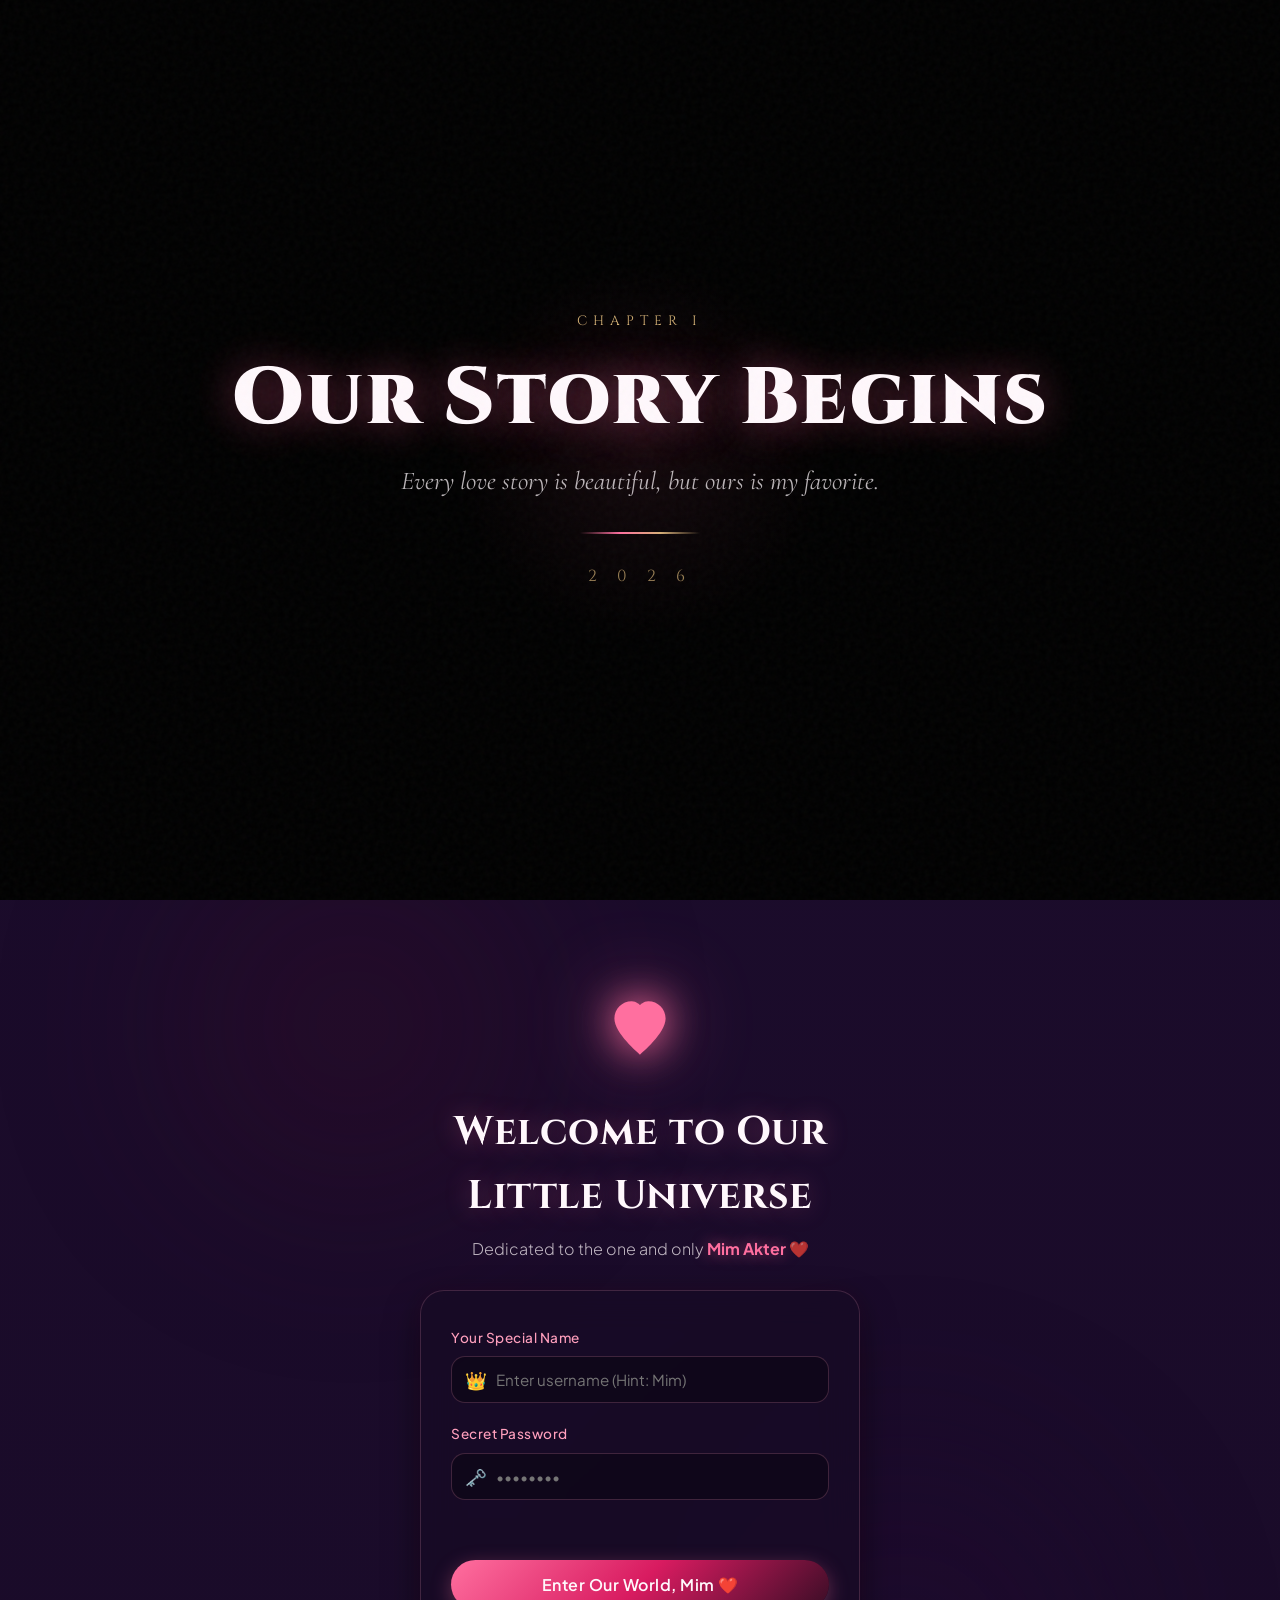
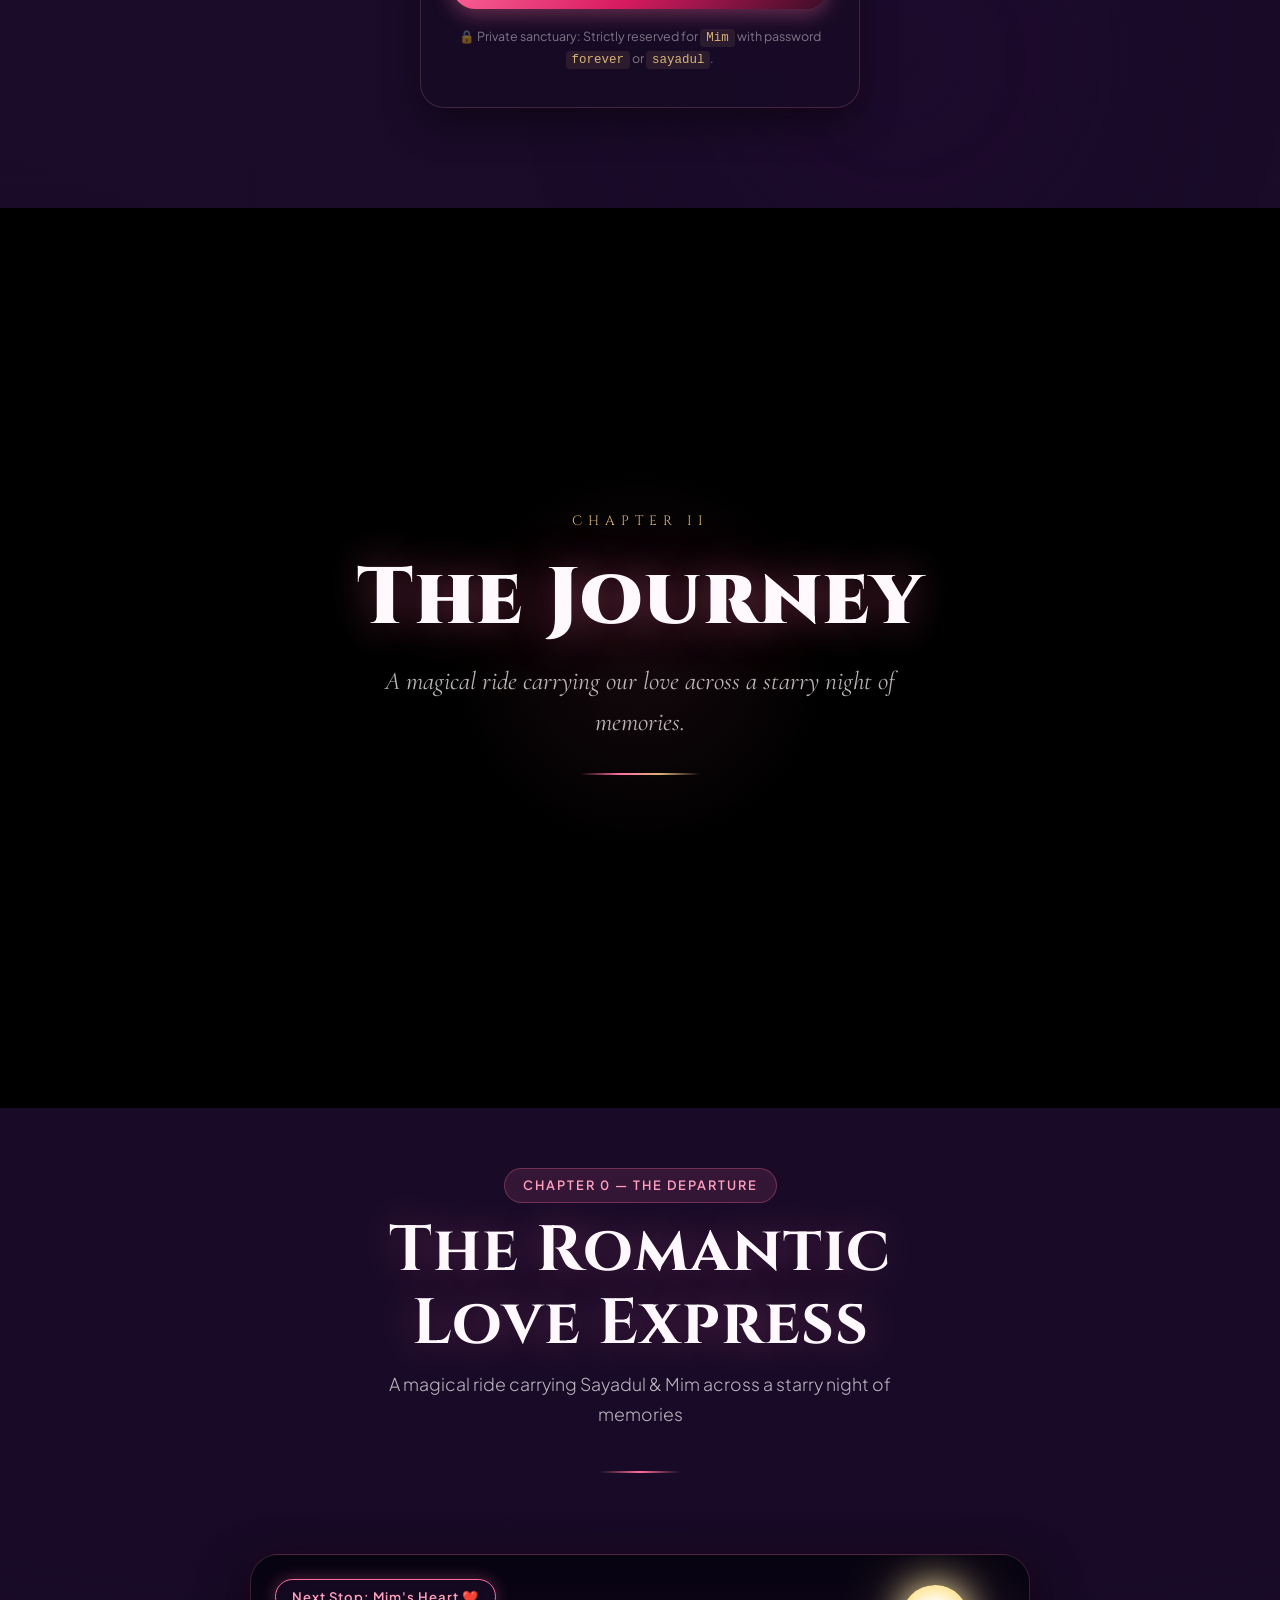
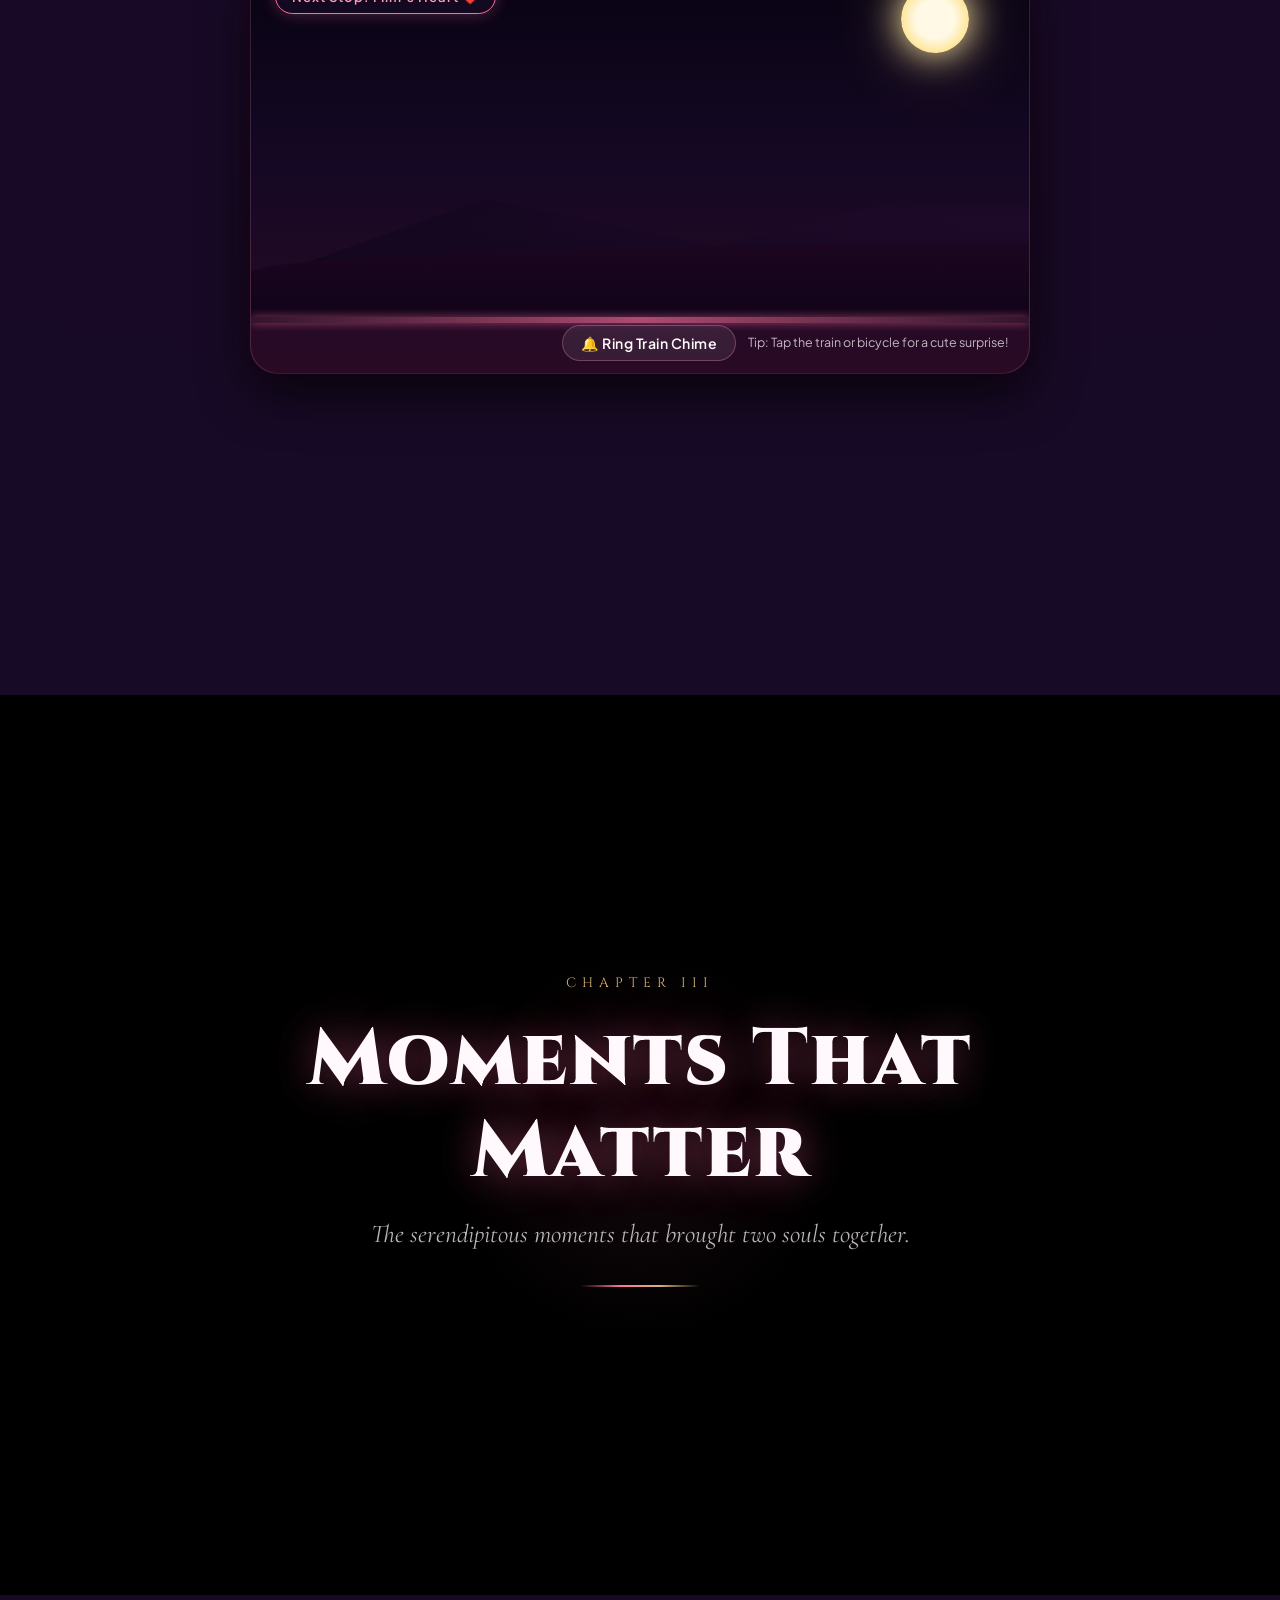
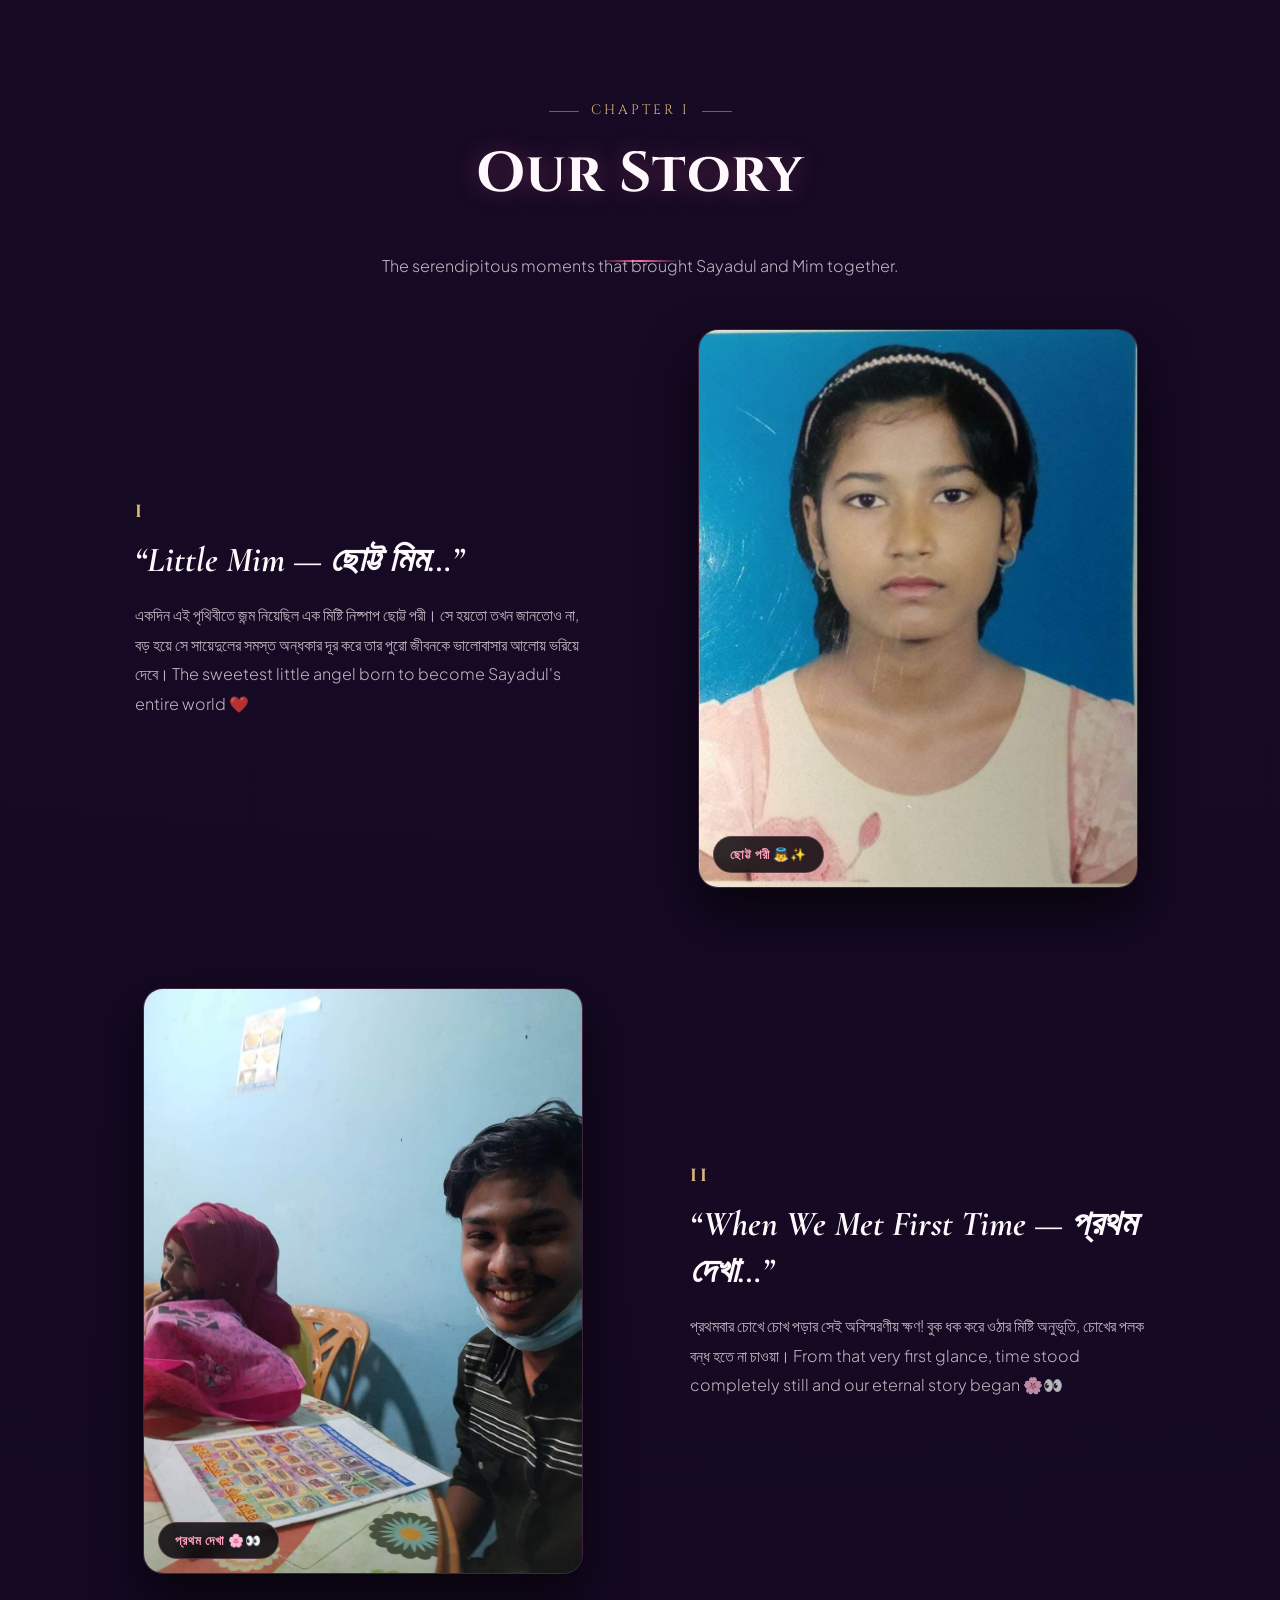
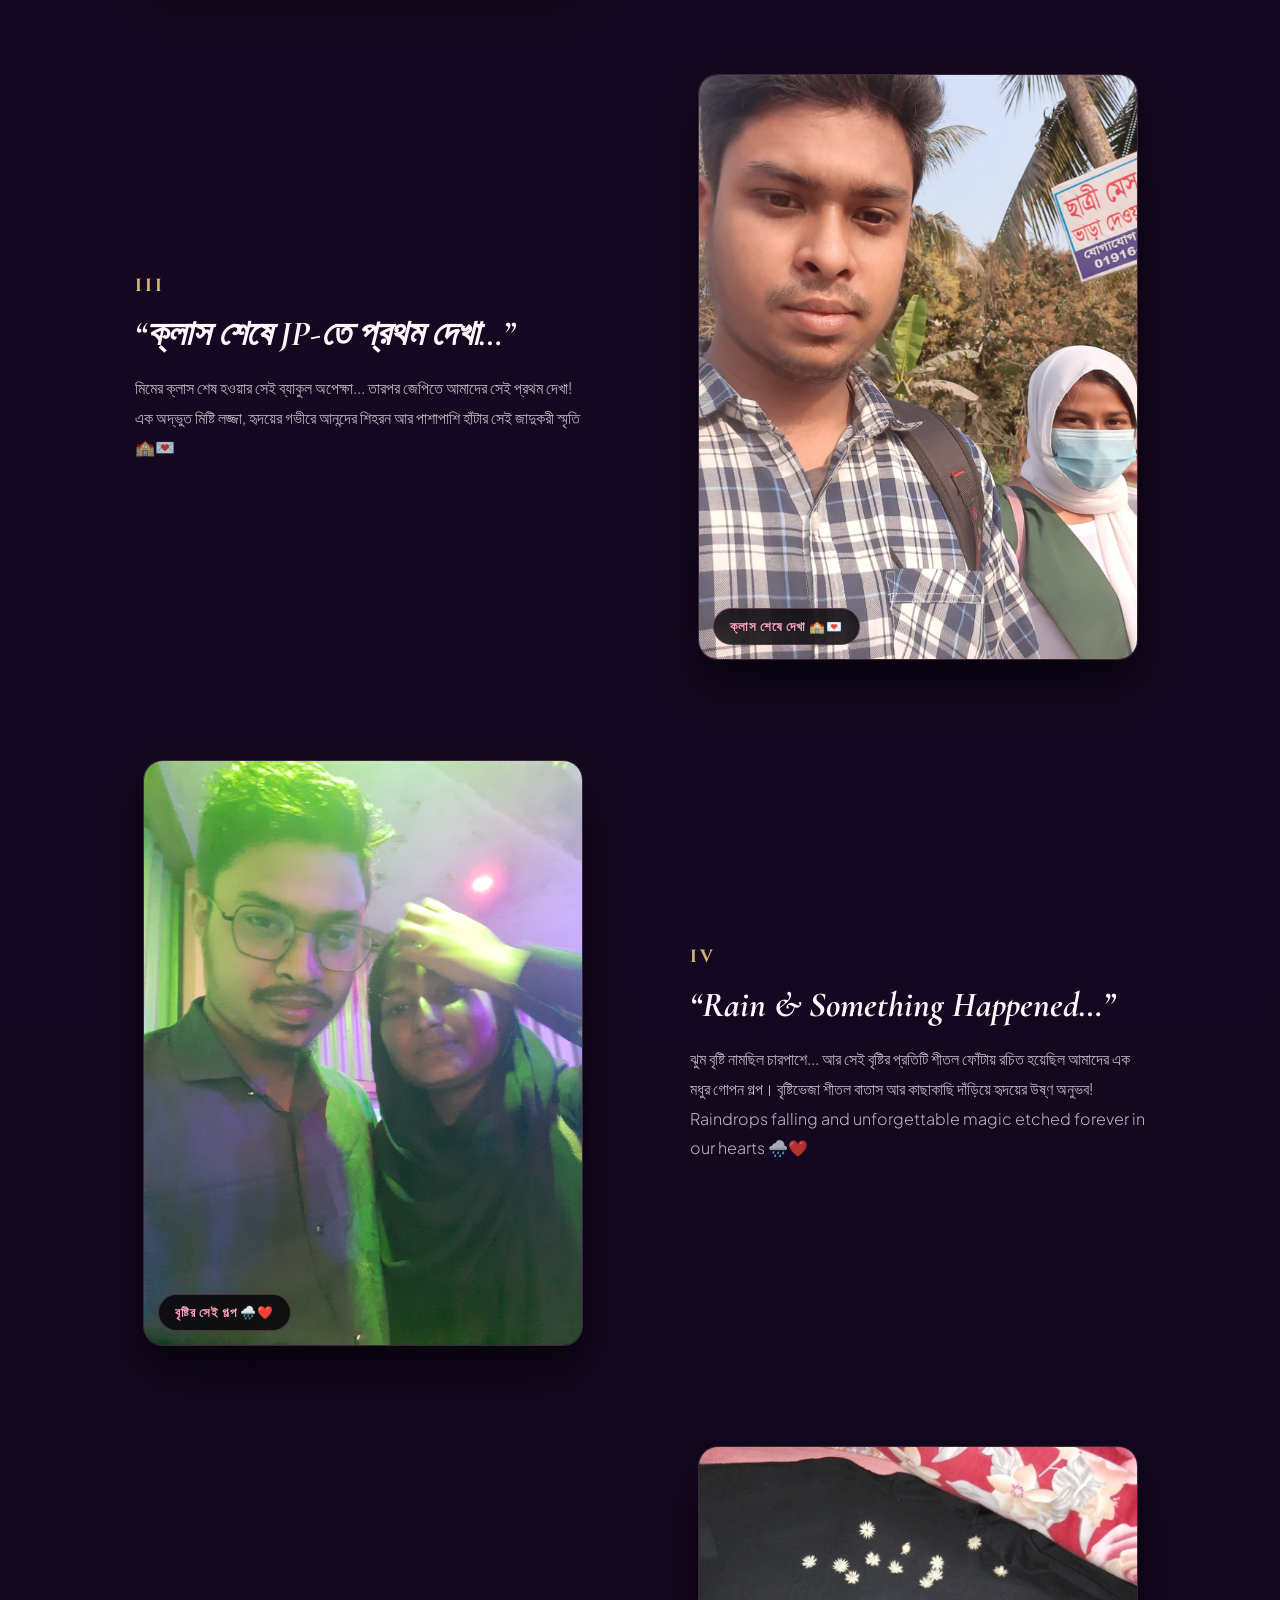
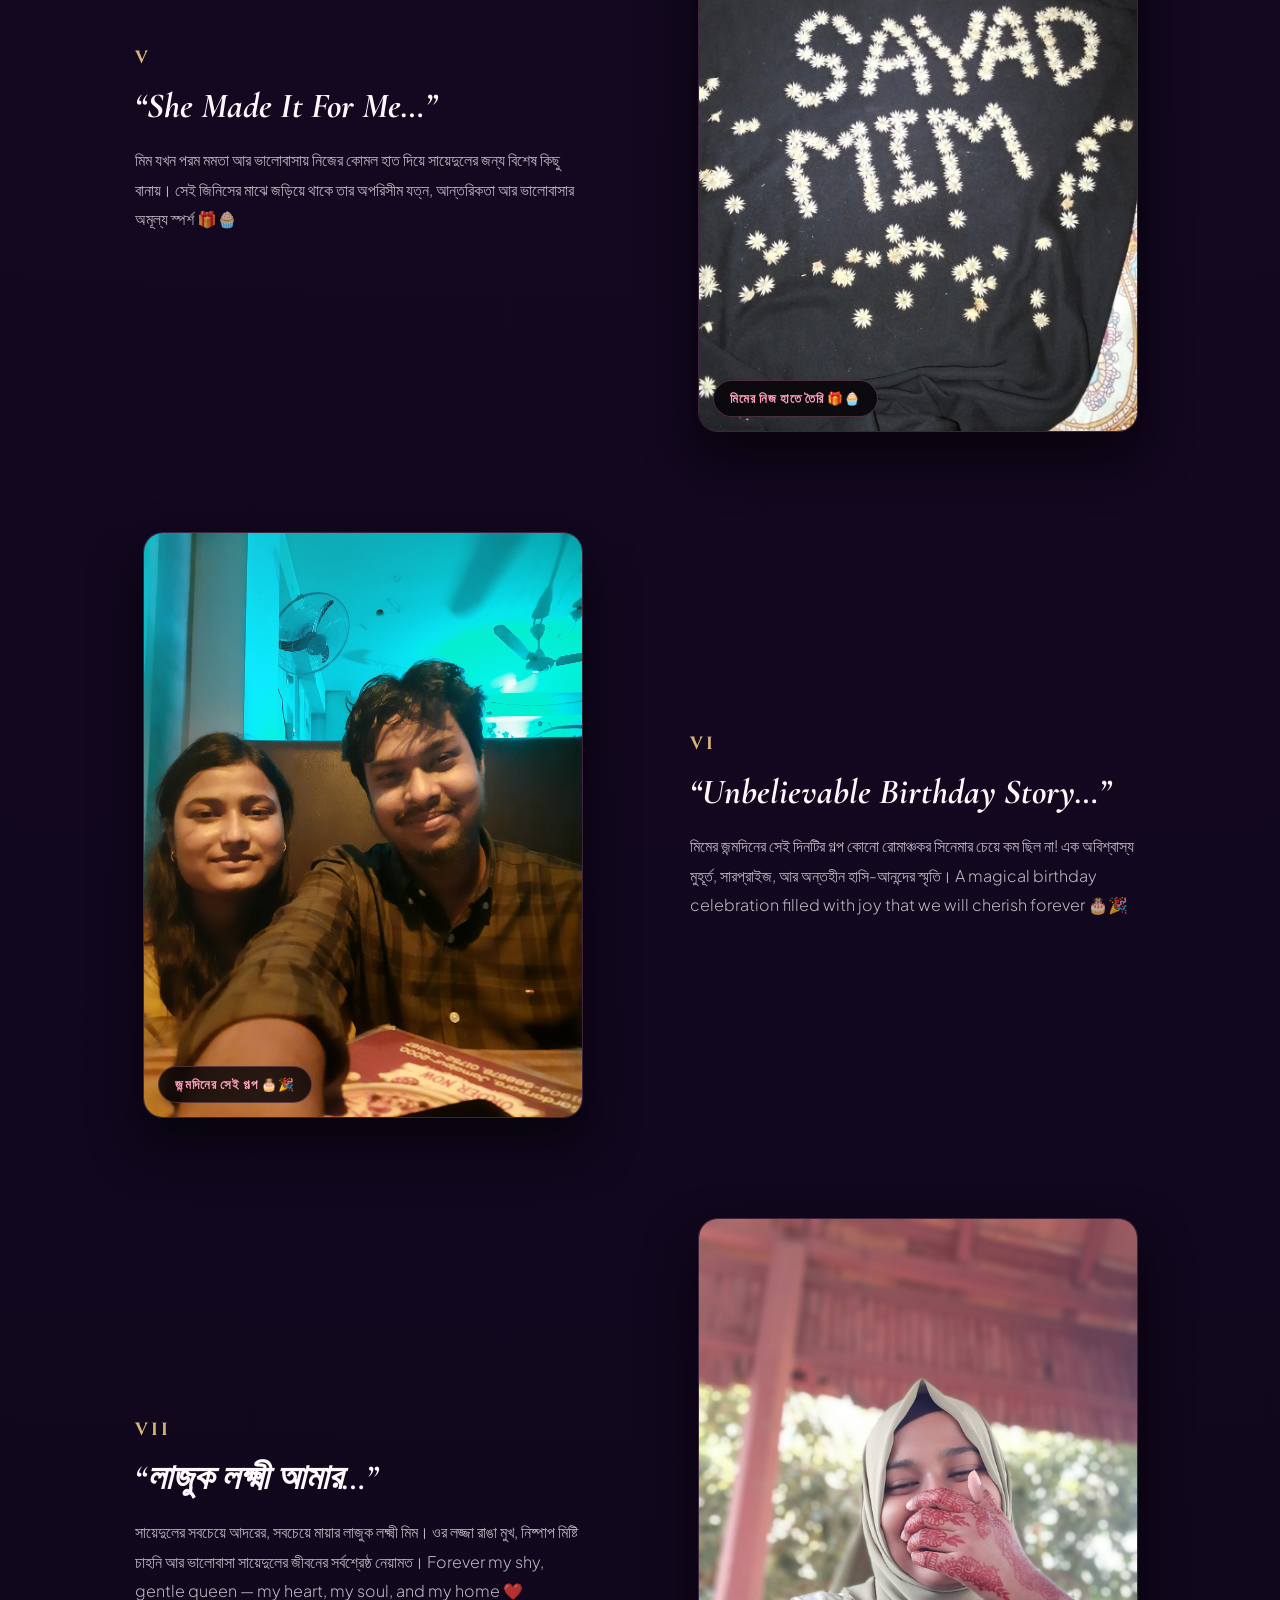
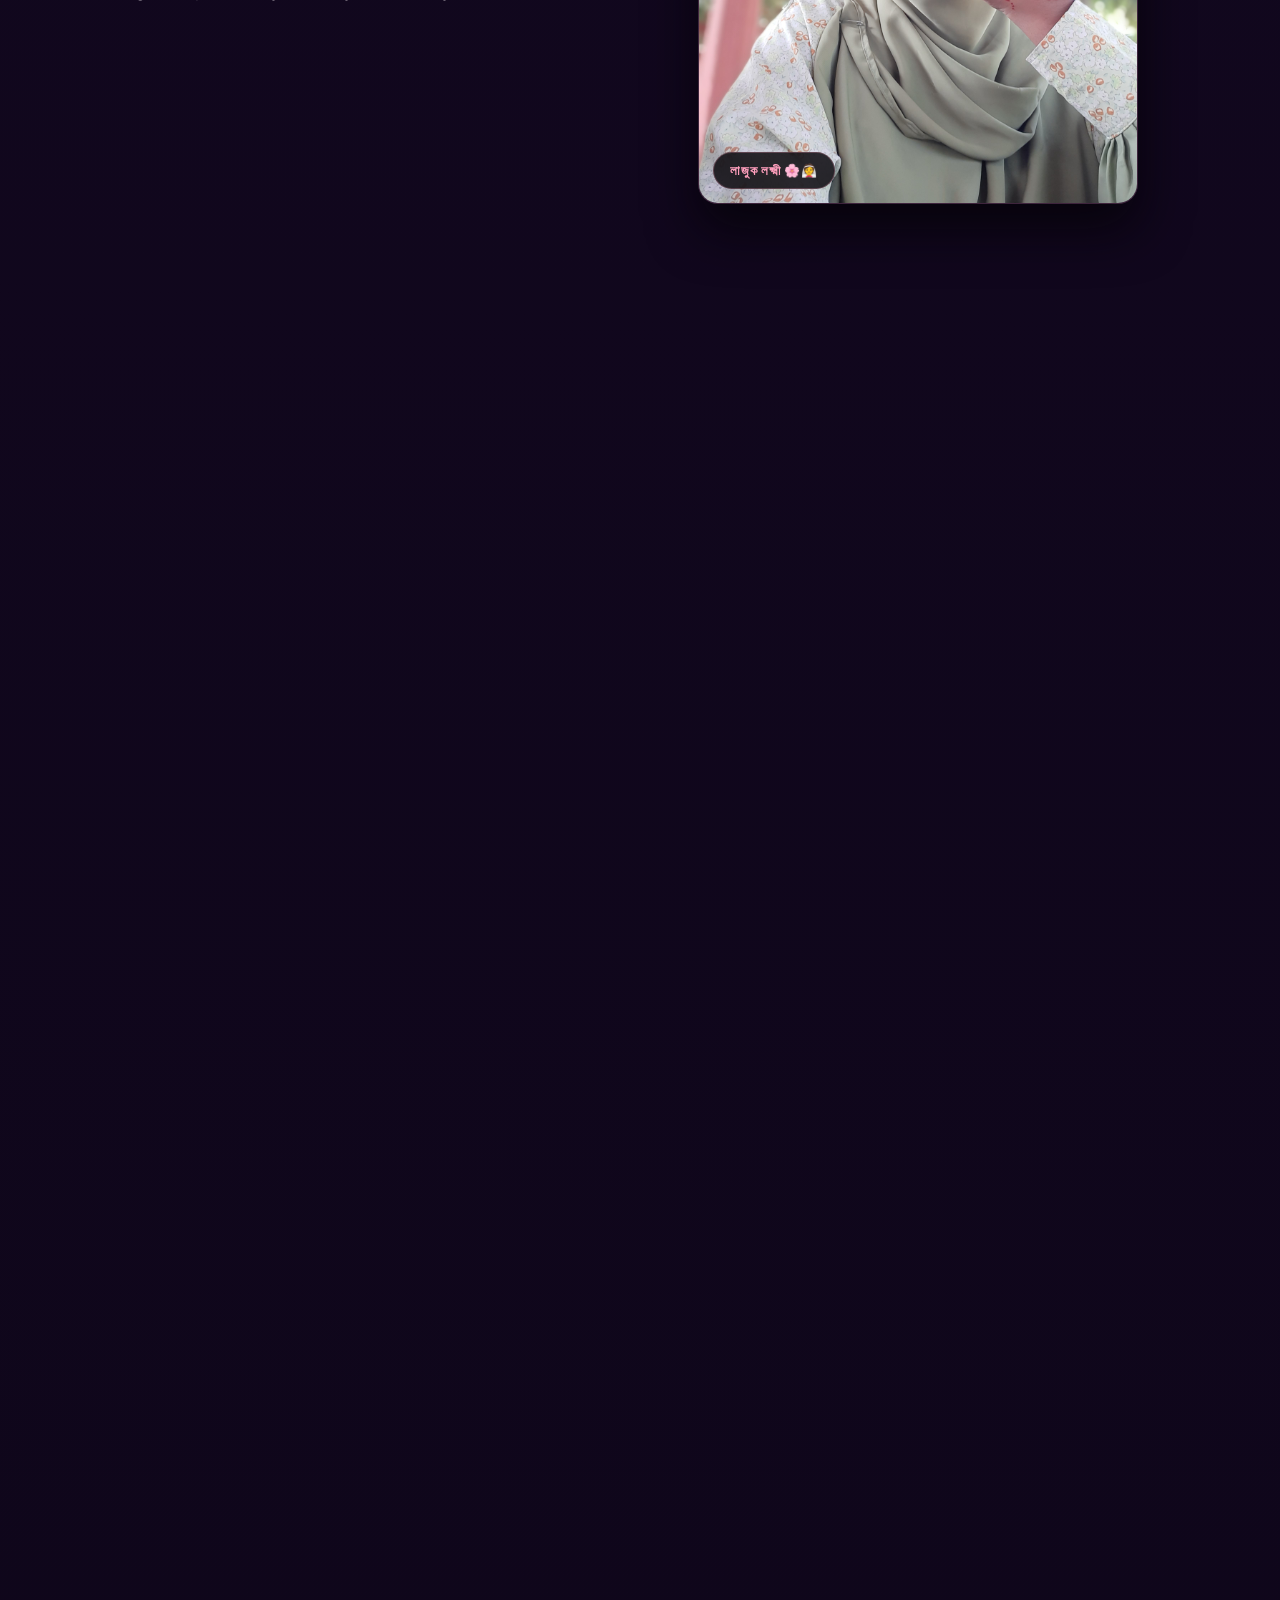
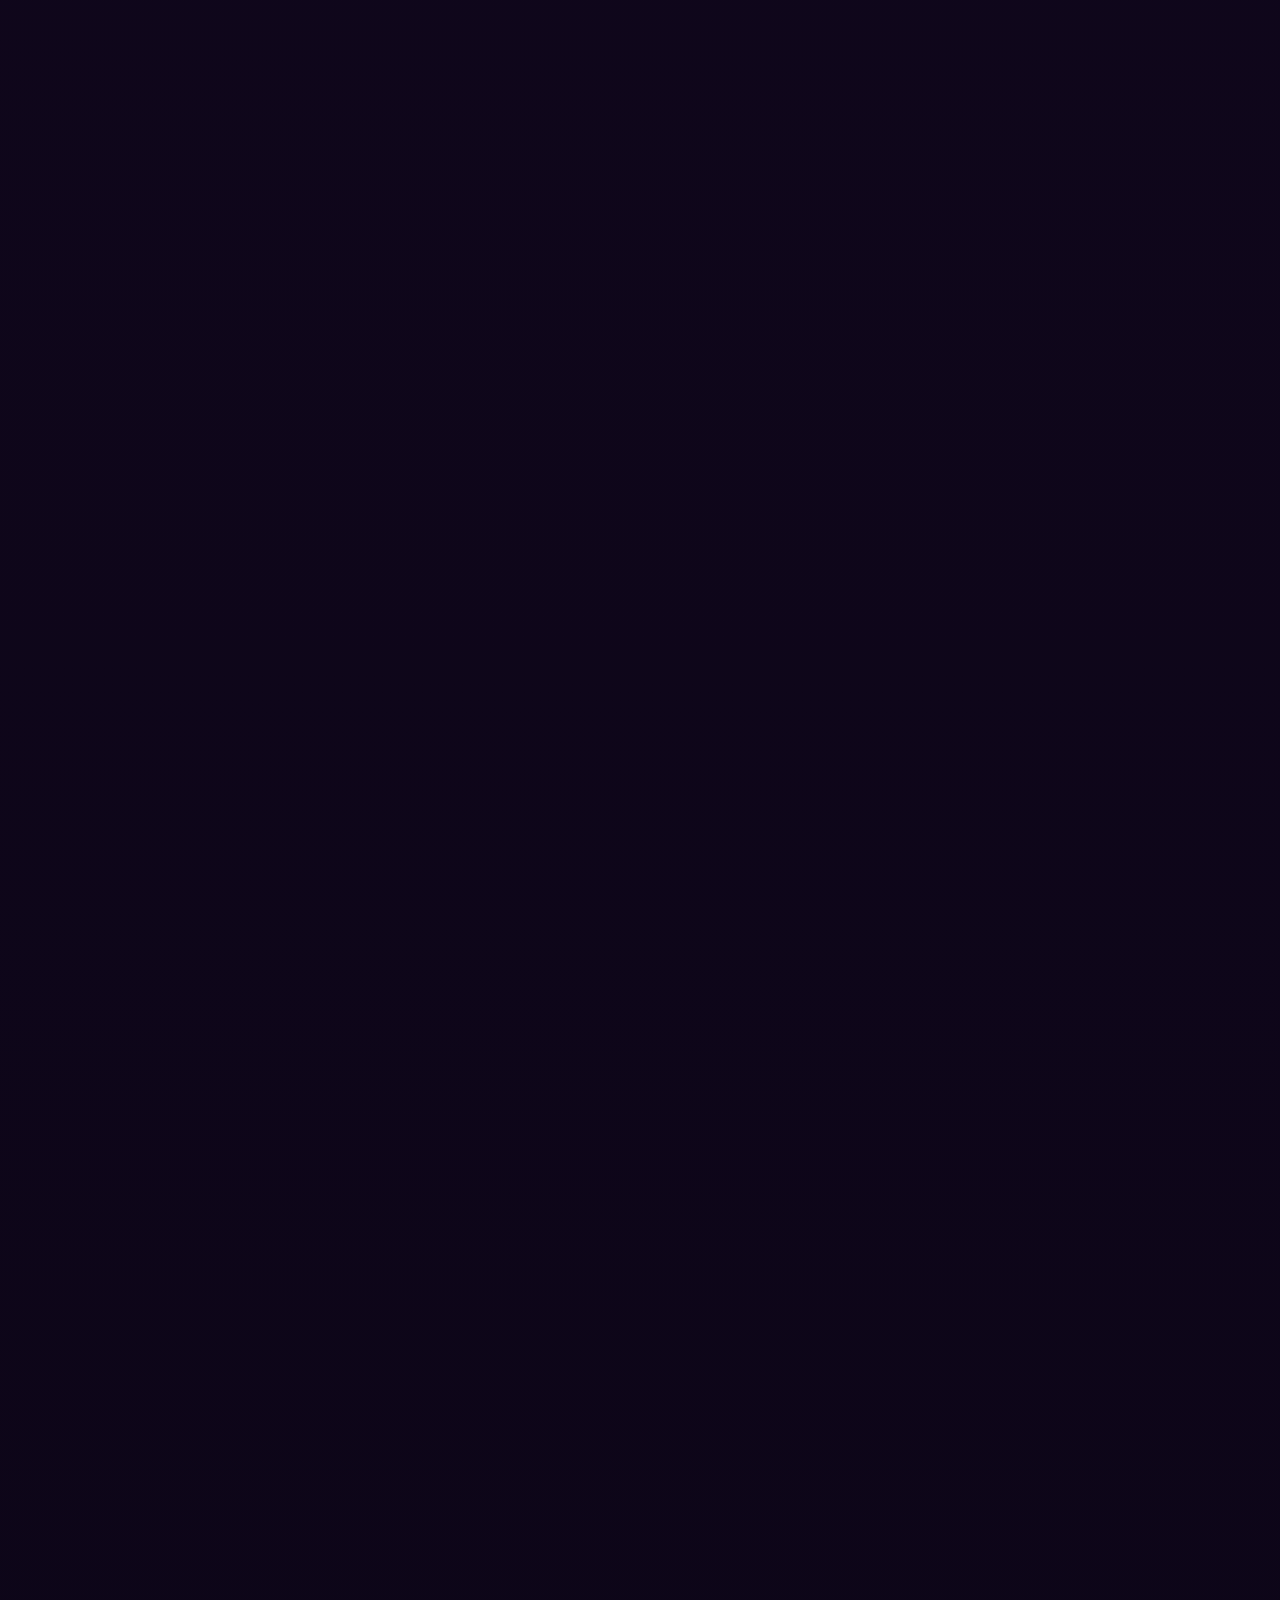
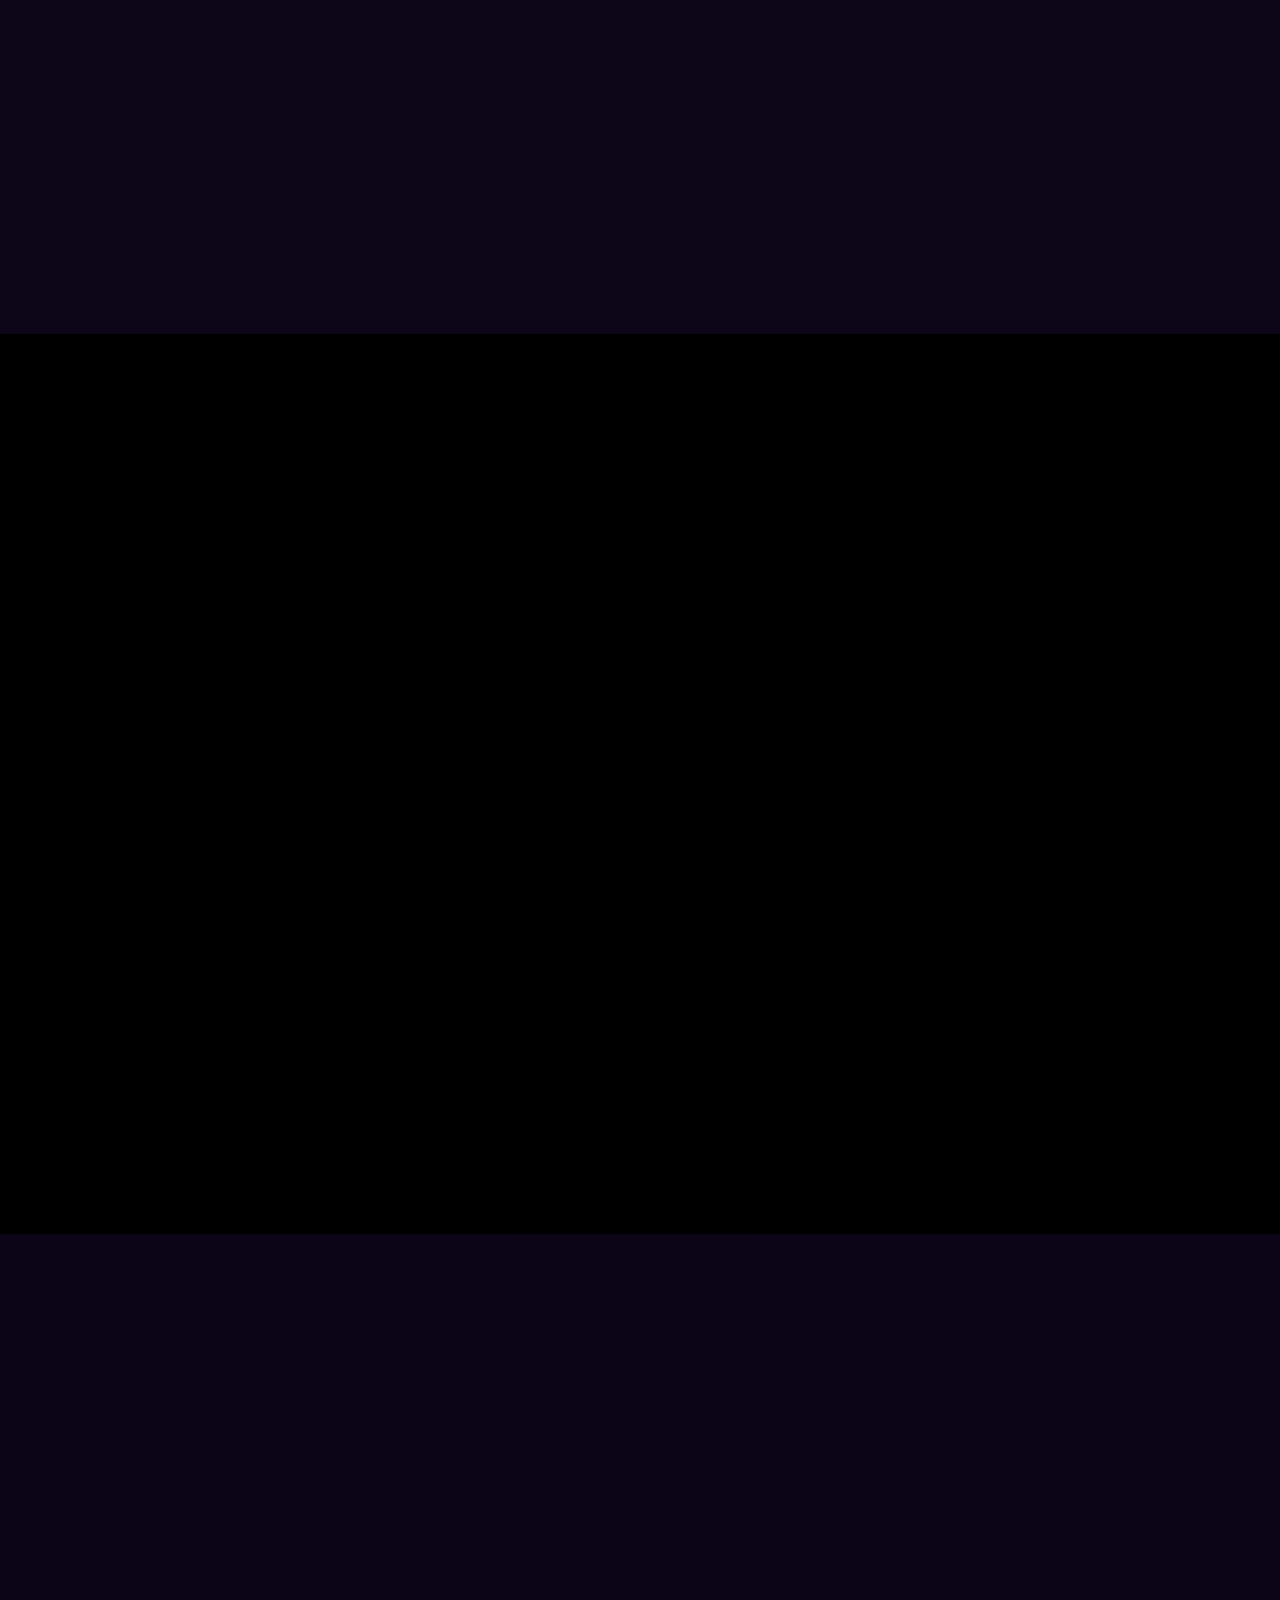
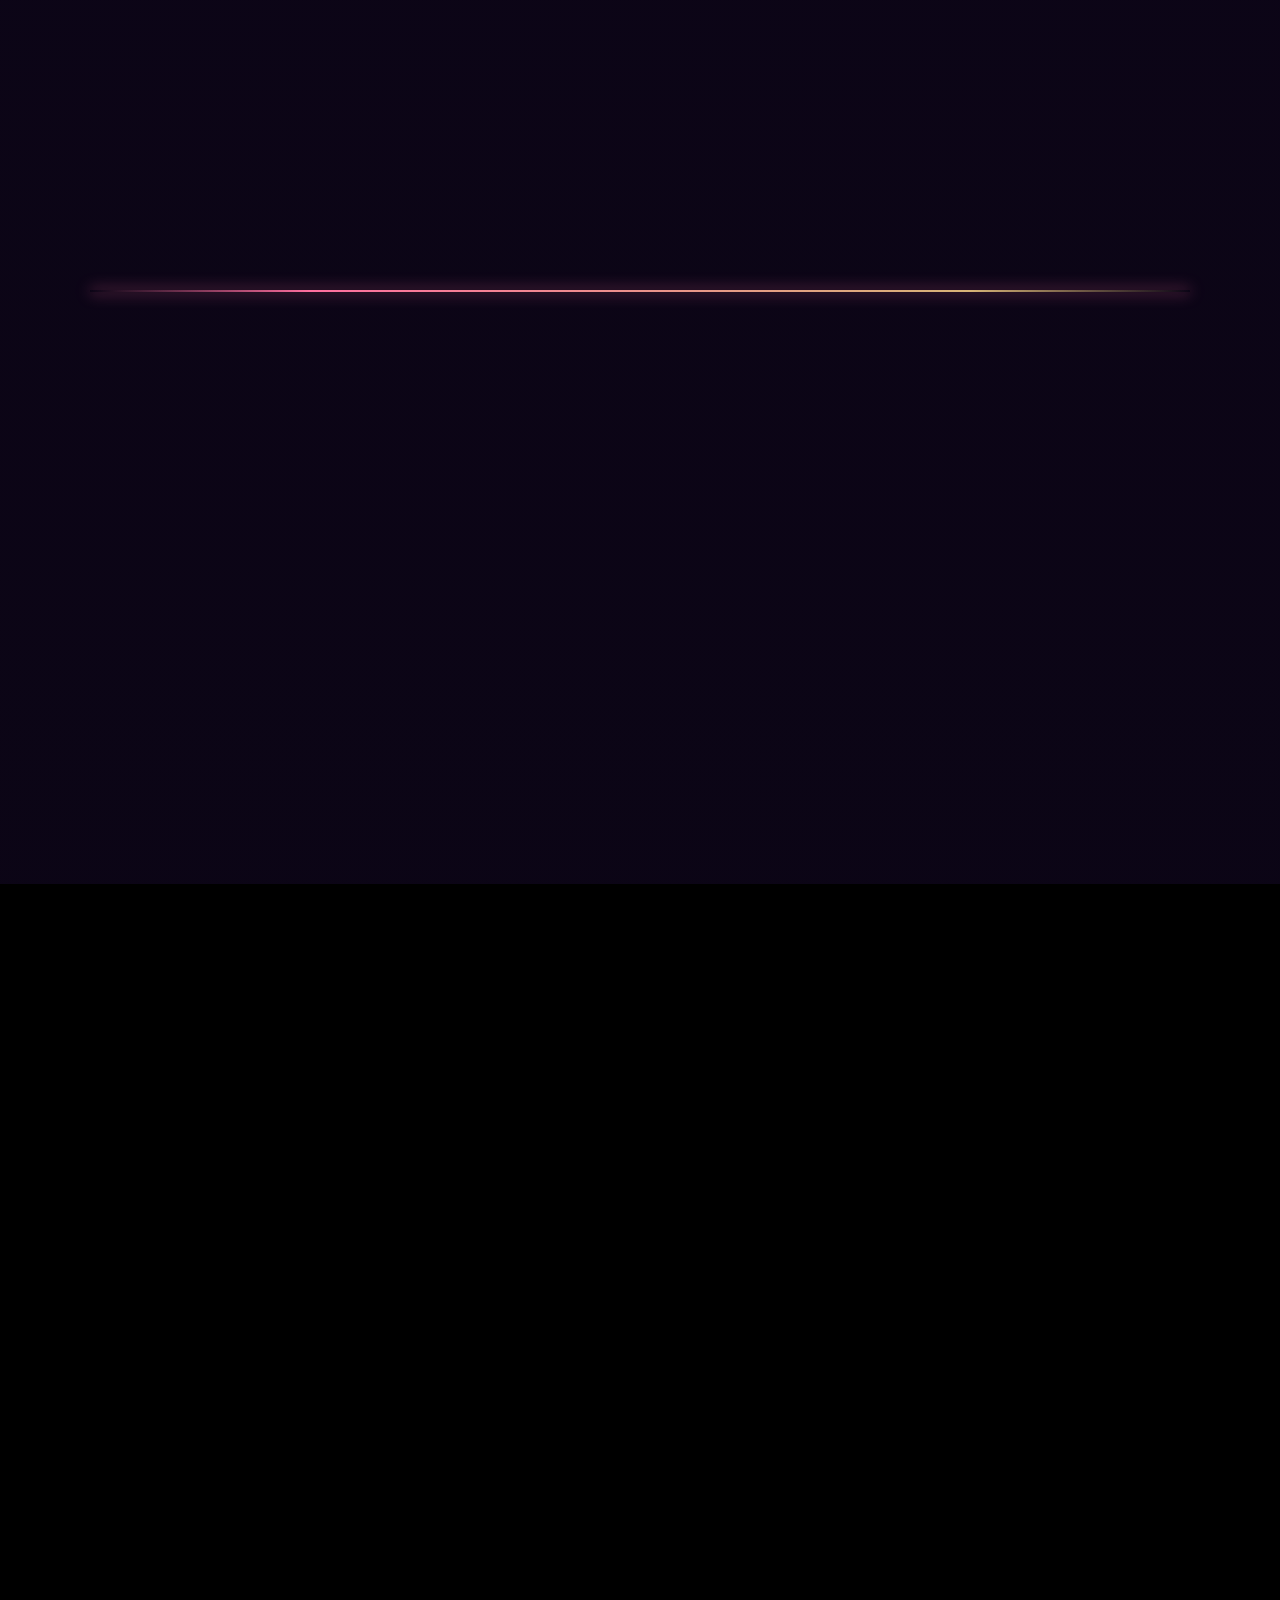
==== commit dced59ae: "Fix image cropping to preserve natural aspect ratios and fix letter text overflow" ====
--- a/index.html
+++ b/index.html
@@ -437,8 +437,6 @@
                             </div>
                         </div>
                     </div>
-                </div>
-
 
                     <!-- Chapter 8 — pic1: যখন সে রাগ করে -->
                     <div class="story-chapter reverse" data-chapter="8">
--- a/style.css
+++ b/style.css
@@ -1103,14 +1103,14 @@
 
 .story-photo {
     width: 100%;
-    height: 400px;
-    object-fit: cover;
+    height: auto;
+    object-fit: contain;
     display: block;
     transition: transform 0.7s ease;
 }
 
 .glass-photo-frame:hover .story-photo {
-    transform: scale(1.06);
+    transform: scale(1.02);
 }
 
 .photo-badge {
@@ -1139,7 +1139,7 @@
     }
 
     .story-photo {
-        height: 320px;
+        height: auto;
     }
 }
 
@@ -1411,17 +1411,25 @@
     width: 100%;
     height: 320px;
     overflow: hidden;
+    display: flex;
+    align-items: center;
+    justify-content: center;
+    background: rgba(10, 6, 16, 0.6);
 }
 
 .memory-img {
-    width: 100%;
-    height: 100%;
-    object-fit: cover;
+    max-width: 100%;
+    max-height: 100%;
+    width: auto;
+    height: auto;
+    object-fit: contain;
+    display: block;
+    margin: 0 auto;
     transition: transform 0.6s ease;
 }
 
 .memory-card:hover .memory-img {
-    transform: scale(1.08);
+    transform: scale(1.04);
 }
 
 .memory-caption {
@@ -1510,7 +1518,11 @@
 /* Lightbox image cinematic reveal */
 .lightbox-image-wrap {
     position: relative;
-    height: 460px;
+    min-height: 380px;
+    display: flex;
+    align-items: center;
+    justify-content: center;
+    background: rgba(5, 3, 8, 0.95);
     overflow: hidden;
 }
 
@@ -1526,9 +1538,12 @@
 }
 
 #lightbox-img {
-    width: 100%;
-    height: 100%;
-    object-fit: cover;
+    max-width: 100%;
+    max-height: 100%;
+    width: auto;
+    height: auto;
+    object-fit: contain;
+    display: block;
 }
 
 .lightbox-details {
@@ -1657,15 +1672,15 @@
     border-radius: 12px;
 }
 
+/* Flaps using modern, responsive clip-path */
 .env-left-flap {
     position: absolute;
     top: 0;
     left: 0;
-    width: 0;
-    height: 0;
-    border-top: 170px solid transparent;
-    border-bottom: 170px solid transparent;
-    border-left: 260px solid #2e1023;
+    width: 55%;
+    height: 100%;
+    background: #2e1023;
+    clip-path: polygon(0 0, 0 100%, 100% 50%);
     border-radius: 12px 0 0 12px;
     z-index: 3;
     pointer-events: none;
@@ -1675,11 +1690,10 @@
     position: absolute;
     top: 0;
     right: 0;
-    width: 0;
-    height: 0;
-    border-top: 170px solid transparent;
-    border-bottom: 170px solid transparent;
-    border-right: 260px solid #280e1f;
+    width: 55%;
+    height: 100%;
+    background: #280e1f;
+    clip-path: polygon(100% 0, 100% 100%, 0 50%);
     border-radius: 0 12px 12px 0;
     z-index: 3;
     pointer-events: none;
@@ -1689,11 +1703,10 @@
     position: absolute;
     bottom: 0;
     left: 0;
-    width: 0;
-    height: 0;
-    border-left: 260px solid transparent;
-    border-right: 260px solid transparent;
-    border-bottom: 200px solid #38132b;
+    width: 100%;
+    height: 62%;
+    background: #38132b;
+    clip-path: polygon(0 100%, 100% 100%, 50% 0);
     border-radius: 0 0 12px 12px;
     z-index: 4;
     pointer-events: none;
@@ -1703,11 +1716,11 @@
     position: absolute;
     top: 0;
     left: 0;
-    width: 0;
-    height: 0;
-    border-left: 260px solid transparent;
-    border-right: 260px solid transparent;
-    border-top: 200px solid #451735;
+    width: 100%;
+    height: 60%;
+    background: #451735;
+    clip-path: polygon(0 0, 100% 0, 50% 100%);
+    border-radius: 12px 12px 0 0;
     transform-origin: top;
     transition: transform 0.7s cubic-bezier(0.4, 0, 0.2, 1);
     z-index: 5;
@@ -1720,65 +1733,115 @@
 
 .wax-seal-badge {
     position: absolute;
-    top: -200px;
-    left: -24px;
+    bottom: -16px;
+    left: 50%;
+    transform: translateX(-50%);
     width: 48px;
     height: 48px;
     border-radius: 50%;
     background: radial-gradient(circle, #ff2a6d 0%, #b3003b 80%);
-    box-shadow: 0 4px 15px rgba(255, 42, 109, 0.5);
+    box-shadow: 0 4px 18px rgba(255, 42, 109, 0.6);
     display: flex;
     align-items: center;
     justify-content: center;
-    font-size: 1.2rem;
+    font-size: 1.25rem;
     transition: transform 0.3s ease;
+    cursor: pointer;
+}
+
+.wax-seal-badge:hover {
+    transform: translateX(-50%) scale(1.1);
 }
 
 /* Letter Paper */
 .env-letter-paper {
     position: absolute;
     top: 15px;
-    left: 20px;
-    width: calc(100% - 40px);
-    min-height: 290px;
-    background: #fffcf8;
+    left: 16px;
+    right: 16px;
+    width: calc(100% - 32px);
+    height: 160px;
+    max-height: 160px;
+    background: #fffdfa;
     color: #2b111e;
-    border-radius: 8px;
-    padding: 30px 24px;
+    border-radius: 12px;
+    padding: 24px 22px;
     box-shadow: 0 8px 30px rgba(0, 0, 0, 0.3);
     z-index: 2;
-    transition: transform 0.8s cubic-bezier(0.2, 0.8, 0.2, 1), z-index 0.4s ease;
+    overflow: hidden;
+    opacity: 0;
+    visibility: hidden;
+    pointer-events: none;
+    box-sizing: border-box;
+    transition: transform 0.8s cubic-bezier(0.2, 0.8, 0.2, 1),
+                opacity 0.4s ease,
+                visibility 0.4s ease,
+                box-shadow 0.4s ease;
 }
 
 .envelope-3d-wrap.open .env-letter-paper {
-    transform: translateY(-240px);
-    z-index: 6;
-    min-height: 420px;
-    box-shadow: 0 20px 60px rgba(0, 0, 0, 0.6);
+    opacity: 1 !important;
+    visibility: visible !important;
+    pointer-events: auto !important;
+    transform: translateY(-200px) !important;
+    z-index: 100 !important;
+    width: calc(100% - 24px) !important;
+    left: 12px !important;
+    right: 12px !important;
+    height: auto !important;
+    min-height: 360px !important;
+    max-height: none !important;
+    overflow: visible !important;
+    background: #fffdfa !important;
+    border: 2px solid #d8b477 !important;
+    box-shadow: 0 30px 80px rgba(0, 0, 0, 0.85), 0 0 40px rgba(255, 111, 159, 0.3) !important;
+    border-radius: 14px !important;
+    padding: 30px 26px !important;
+}
+
+.letter-inner-content {
+    display: flex;
+    flex-direction: column;
+    width: 100%;
+    box-sizing: border-box;
+}
+
+.letter-wax-seal-small {
+    font-size: 1.4rem;
+    text-align: center;
+    margin-bottom: 6px;
 }
 
 .letter-typed-text {
-    font-family: var(--font-cursive);
-    font-size: 1.75rem;
-    line-height: 1.6;
+    font-family: var(--font-serif);
+    font-style: italic;
+    font-size: clamp(1.05rem, 2.2vw, 1.25rem);
+    line-height: 1.8;
     white-space: pre-line;
     text-align: left;
-    margin: 10px 0 20px;
+    color: #2b111e;
+    margin: 8px 0 16px;
+    word-break: break-word;
+    overflow-wrap: break-word;
 }
 
 .letter-signature {
     font-family: var(--font-cursive);
-    font-size: 2rem;
+    font-size: clamp(1.6rem, 3.2vw, 2.1rem);
     color: var(--wine);
     text-align: right;
+    margin-top: 10px;
+    padding-top: 10px;
+    border-top: 1px dashed rgba(216, 180, 119, 0.35);
 }
 
 .envelope-action-bar {
-    margin-top: 50px;
+    margin-top: 40px;
+    text-align: center;
 }
 
 .envelope-3d-wrap.open + .envelope-action-bar {
-    margin-top: 180px;
+    margin-top: 60px;
 }
 
 .envelope-hint {
@@ -1794,41 +1857,23 @@
         height: 220px;
     }
 
-    .env-left-flap {
-        border-top-width: 110px;
-        border-bottom-width: 110px;
-        border-left-width: 160px;
+    .envelope-3d-wrap.open .env-letter-paper {
+        transform: translateY(-130px);
+        max-height: 360px;
+        padding: 18px 14px;
     }
 
-    .env-right-flap {
-        border-top-width: 110px;
-        border-bottom-width: 110px;
-        border-right-width: 160px;
+    .letter-typed-text {
+        font-size: 0.95rem;
+        line-height: 1.65;
     }
 
-    .env-bottom-flap {
-        border-left-width: 160px;
-        border-right-width: 160px;
-        border-bottom-width: 130px;
+    .letter-signature {
+        font-size: 1.35rem;
     }
 
-    .env-top-flap {
-        border-left-width: 160px;
-        border-right-width: 160px;
-        border-top-width: 130px;
-    }
-
-    .wax-seal-badge {
-        top: -130px;
-    }
-
-    .envelope-3d-wrap.open .env-letter-paper {
-        transform: translateY(-190px);
-        min-height: 380px;
-    }
-
-    .letter-typed-text {
-        font-size: 1.4rem;
+    .envelope-3d-wrap.open + .envelope-action-bar {
+        margin-top: 140px;
     }
 }
 
@@ -2447,8 +2492,9 @@
 }
 
 .final-photo-container {
-    width: 320px;
-    height: 240px;
+    width: 100%;
+    max-width: 440px;
+    height: auto;
     border-radius: 20px;
     overflow: hidden;
     margin-bottom: 30px;
@@ -2459,8 +2505,9 @@
 
 .final-photo-image {
     width: 100%;
-    height: 100%;
-    object-fit: cover;
+    height: auto;
+    object-fit: contain;
+    display: block;
 }
 
 .final-lettering-stage {
--- a/perfect-layout.css
+++ b/perfect-layout.css
@@ -157,25 +157,28 @@
     transition: transform 0.6s cubic-bezier(0.2, 0.8, 0.2, 1),
                 box-shadow 0.6s ease;
     width: 100%;
-    max-width: 420px;
+    max-width: 440px;
+    display: flex;
+    align-items: center;
+    justify-content: center;
 }
 
 .glass-photo-frame:hover {
-    transform: scale(1.03) translateY(-5px);
+    transform: scale(1.02) translateY(-4px);
     box-shadow: 0 30px 60px rgba(255, 111, 159, 0.2);
     border-color: var(--glass-border-hover);
 }
 
 .story-photo {
     width: 100%;
-    height: 380px;
-    object-fit: cover;
+    height: auto;
+    object-fit: contain;
     display: block;
     transition: transform 0.8s cubic-bezier(0.2, 0.8, 0.2, 1);
 }
 
 .glass-photo-frame:hover .story-photo {
-    transform: scale(1.06);
+    transform: scale(1.02);
 }
 
 .photo-reflection {
@@ -340,18 +343,26 @@
 .memory-img-box {
     position: relative;
     width: 100%;
-    height: 300px;
-    overflow: hidden;
+    height: 320px;
+    overflow: hidden;
+    display: flex;
+    align-items: center;
+    justify-content: center;
+    background: rgba(10, 6, 16, 0.6);
 }
 
 .memory-img {
-    width: 100%;
-    height: 100%;
-    object-fit: cover;
+    max-width: 100%;
+    max-height: 100%;
+    width: auto;
+    height: auto;
+    object-fit: contain;
+    display: block;
+    margin: 0 auto;
     transition: transform 0.7s cubic-bezier(0.2, 0.8, 0.2, 1);
 }
 
-.memory-card:hover .memory-img { transform: scale(1.08); }
+.memory-card:hover .memory-img { transform: scale(1.04); }
 
 .memory-caption {
     position: absolute;
@@ -415,6 +426,17 @@
 }
 
 .envelope-3d-wrap:hover { transform: scale(1.02); }
+
+.env-letter-paper {
+    box-sizing: border-box;
+}
+
+.envelope-3d-wrap.open .env-letter-paper {
+    height: auto !important;
+    max-height: none !important;
+    overflow: visible !important;
+    z-index: 100 !important;
+}
 
 /* === QUIZ SECTION === */
 #quiz .quiz-container {
@@ -806,7 +828,7 @@
         direction: ltr !important;
     }
     .chapter-text-side { text-align: center; padding: 10px 16px; }
-    .story-photo { height: 300px; }
+    .story-photo { height: auto; }
 }
 
 @media (max-width: 820px) {
@@ -841,3 +863,34 @@
     .game-canvas-wrap { height: 300px; }
     .quiz-card-wrapper { padding: 24px 18px; }
 }
+
+/* Ensure all images keep their full natural proportions without cropping */
+.final-photo-container {
+    width: 100% !important;
+    max-width: 440px !important;
+    height: auto !important;
+}
+
+.final-photo-image {
+    width: 100% !important;
+    height: auto !important;
+    object-fit: contain !important;
+    display: block !important;
+}
+
+.lightbox-image-wrap {
+    min-height: 380px !important;
+    display: flex !important;
+    align-items: center !important;
+    justify-content: center !important;
+    background: rgba(5, 3, 8, 0.95) !important;
+}
+
+#lightbox-img {
+    max-width: 100% !important;
+    max-height: 100% !important;
+    width: auto !important;
+    height: auto !important;
+    object-fit: contain !important;
+    display: block !important;
+}
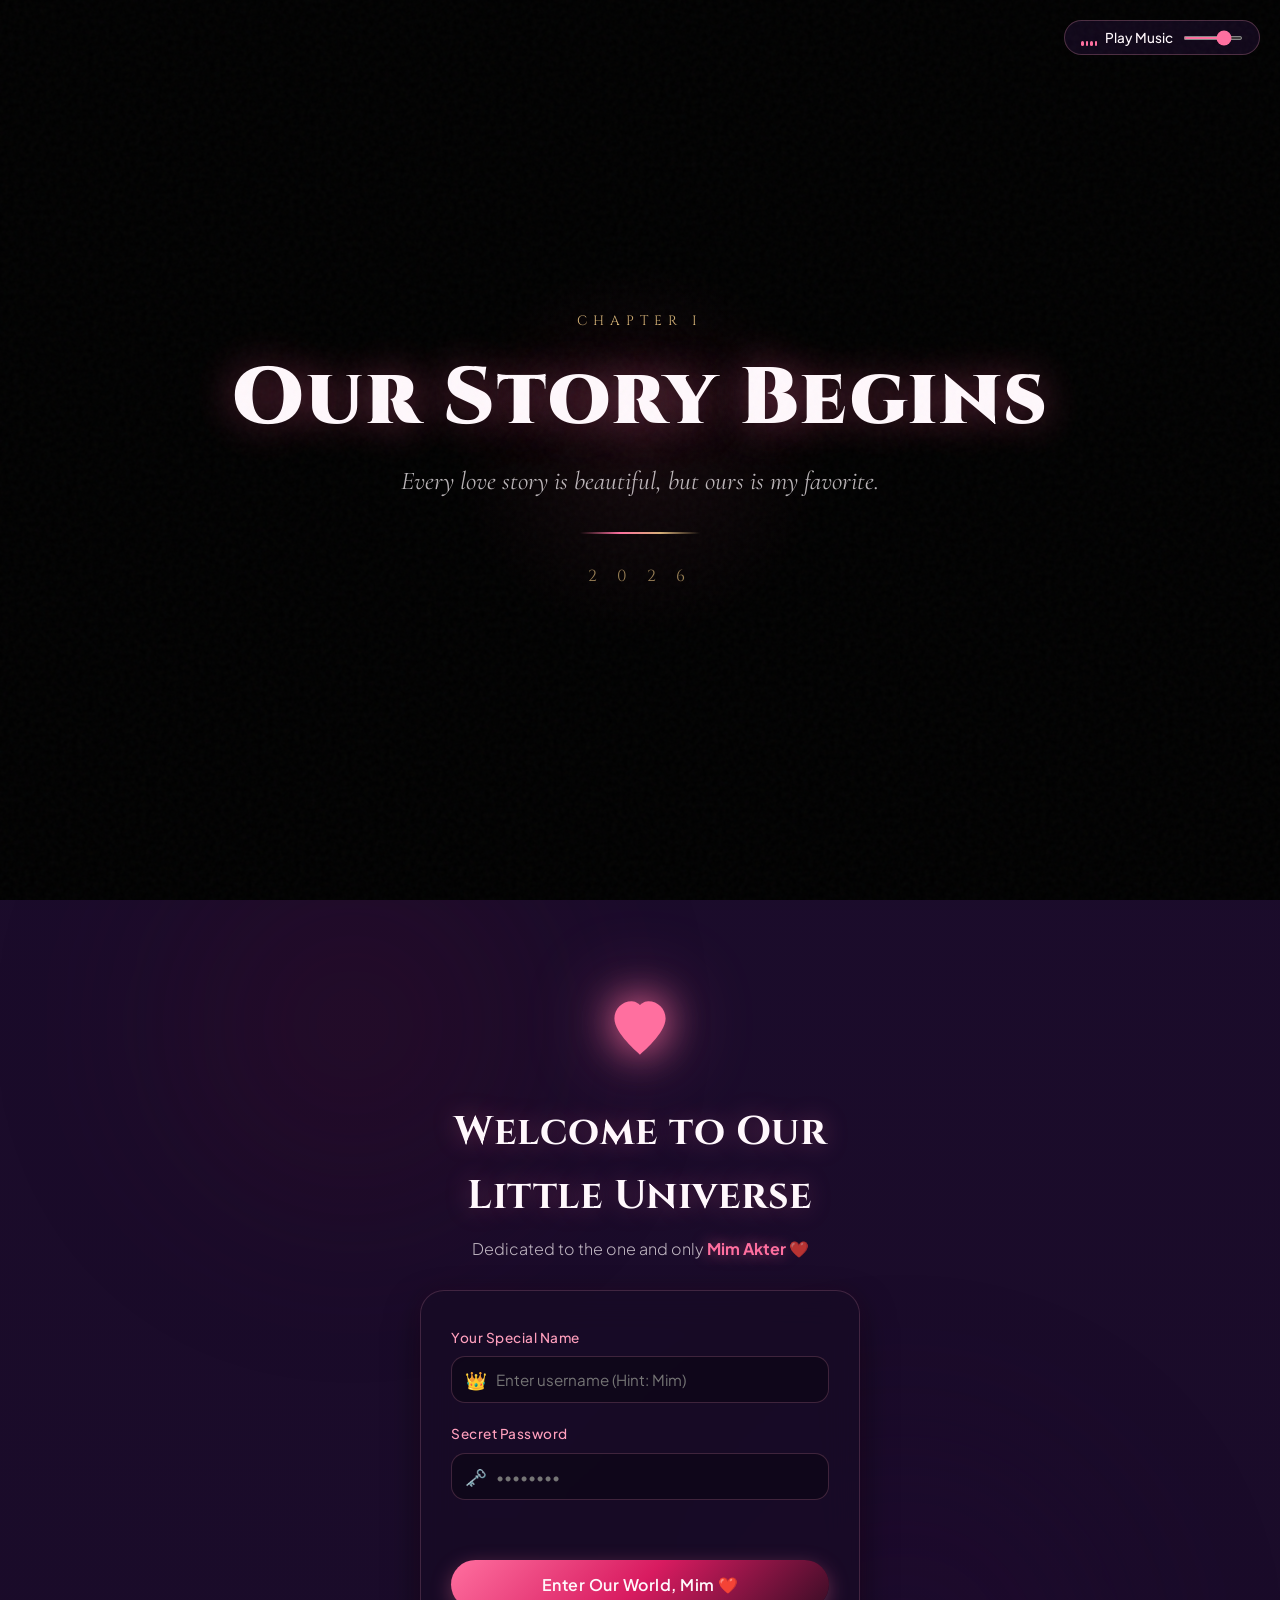
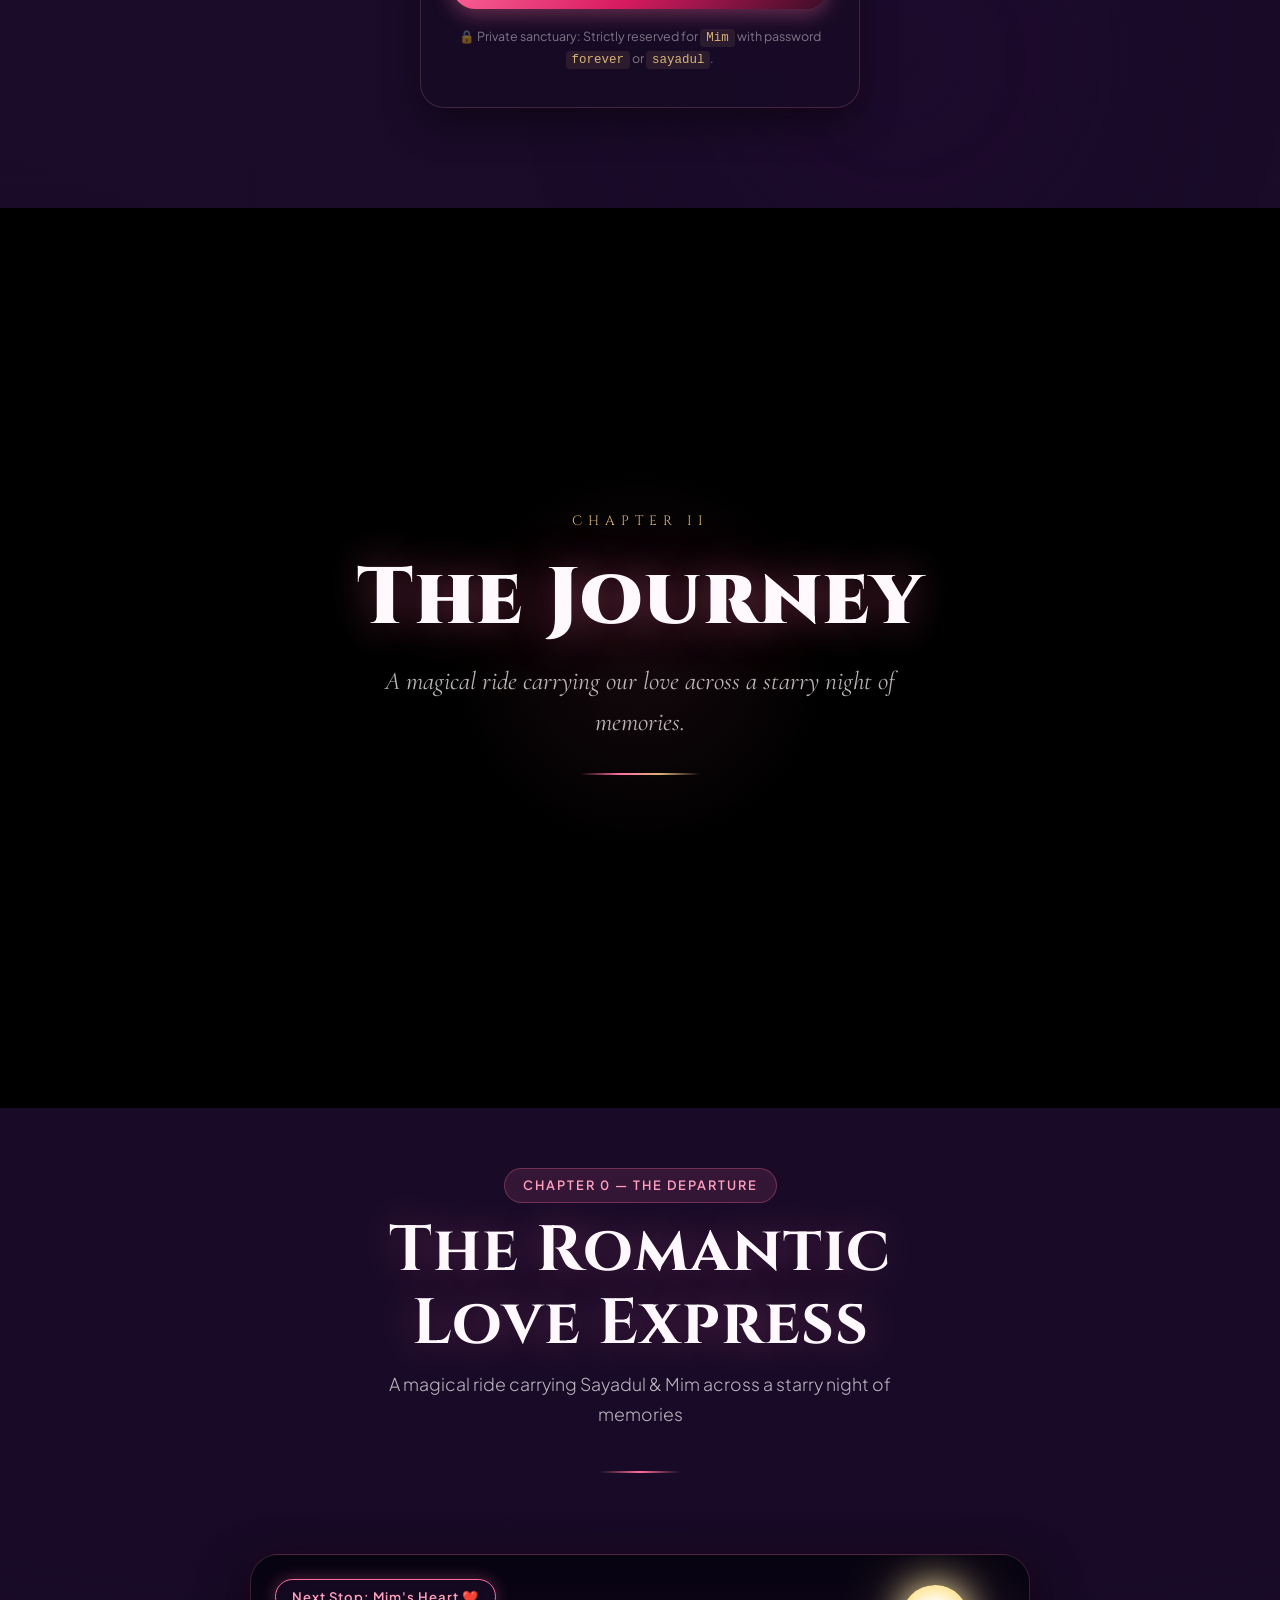
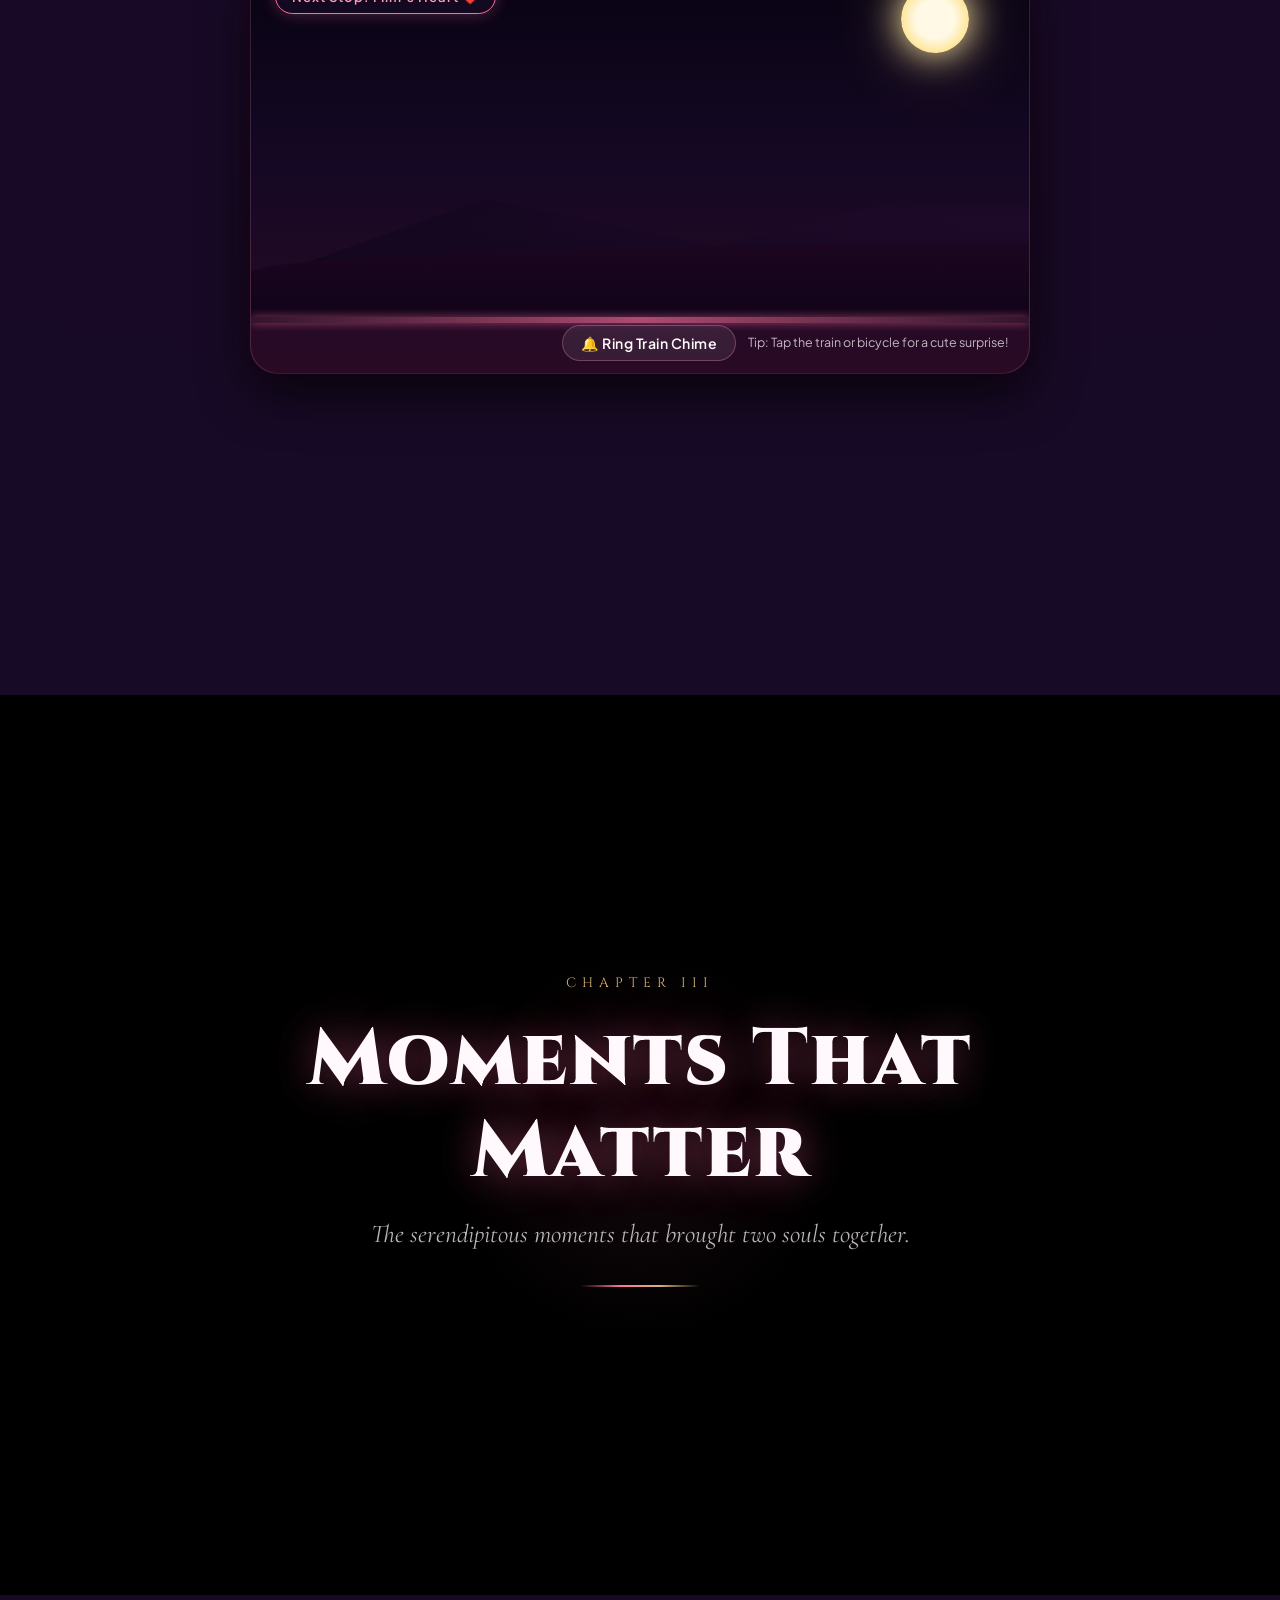
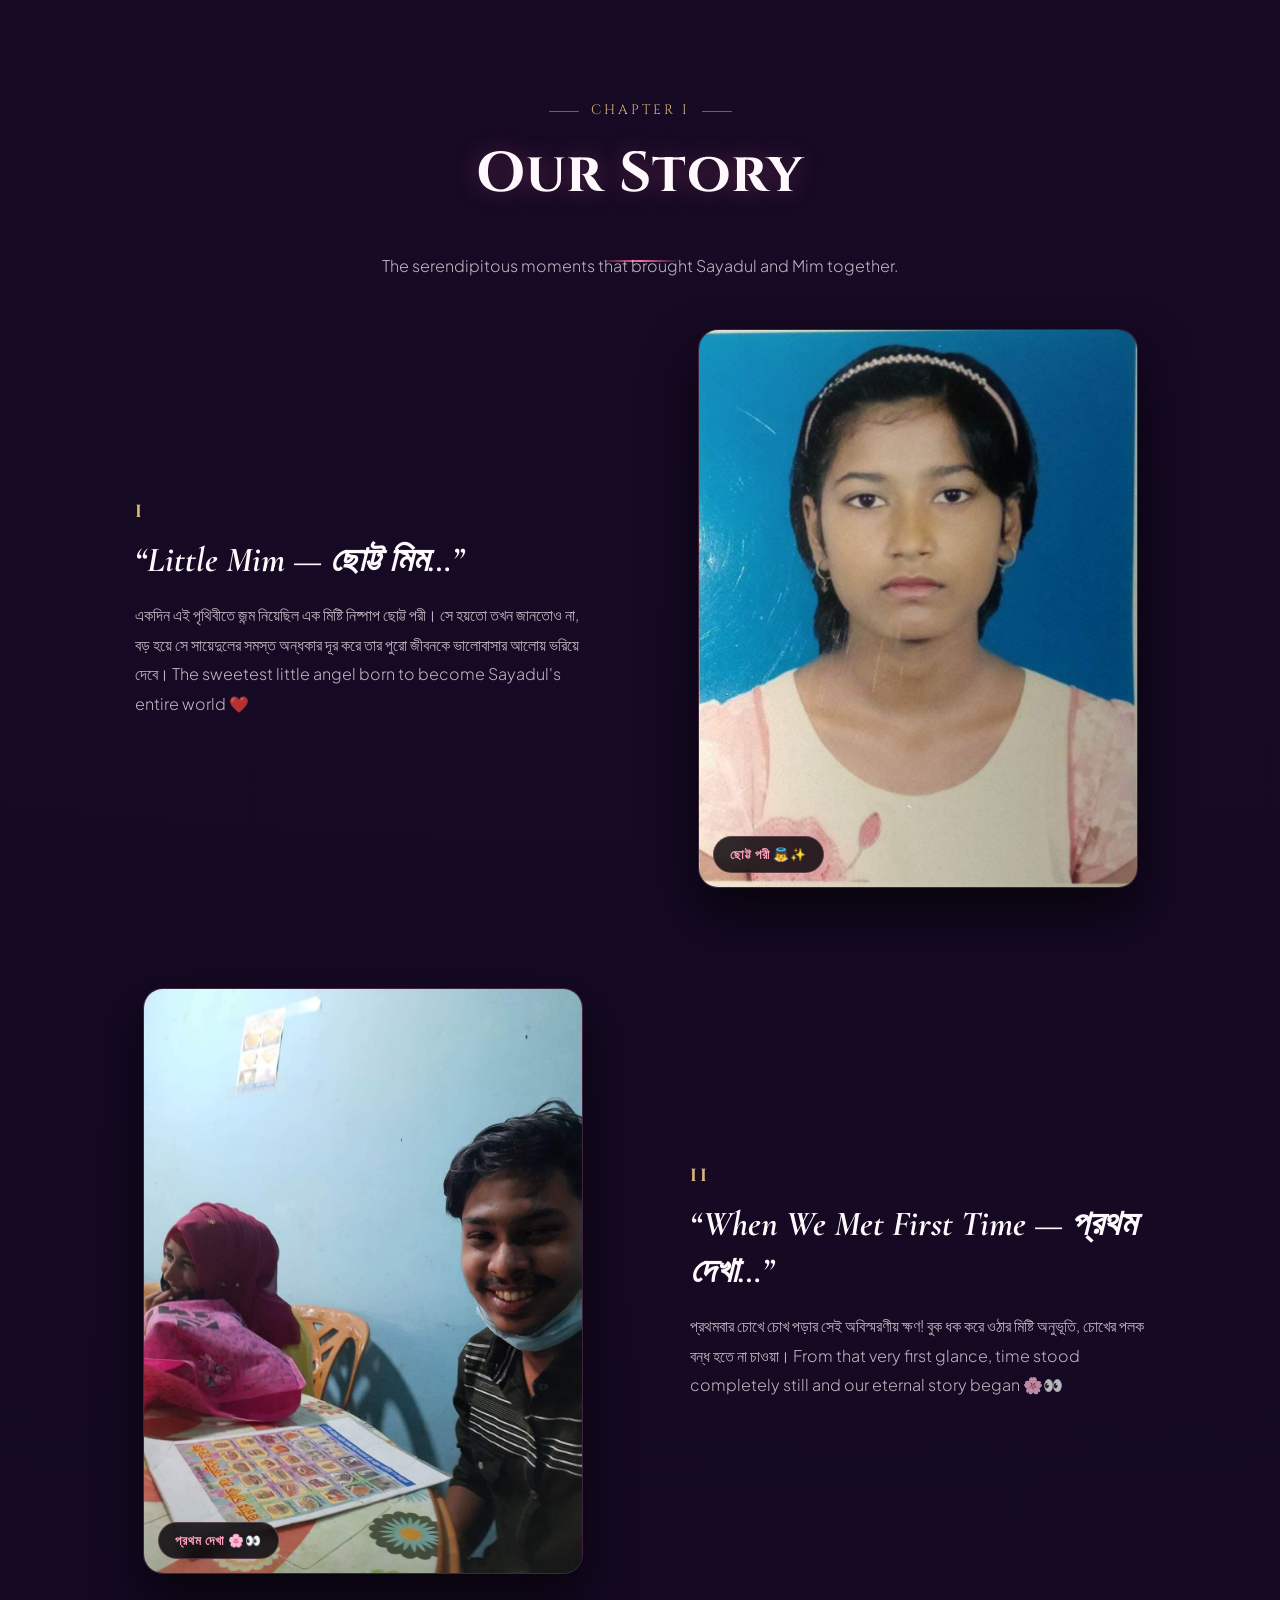
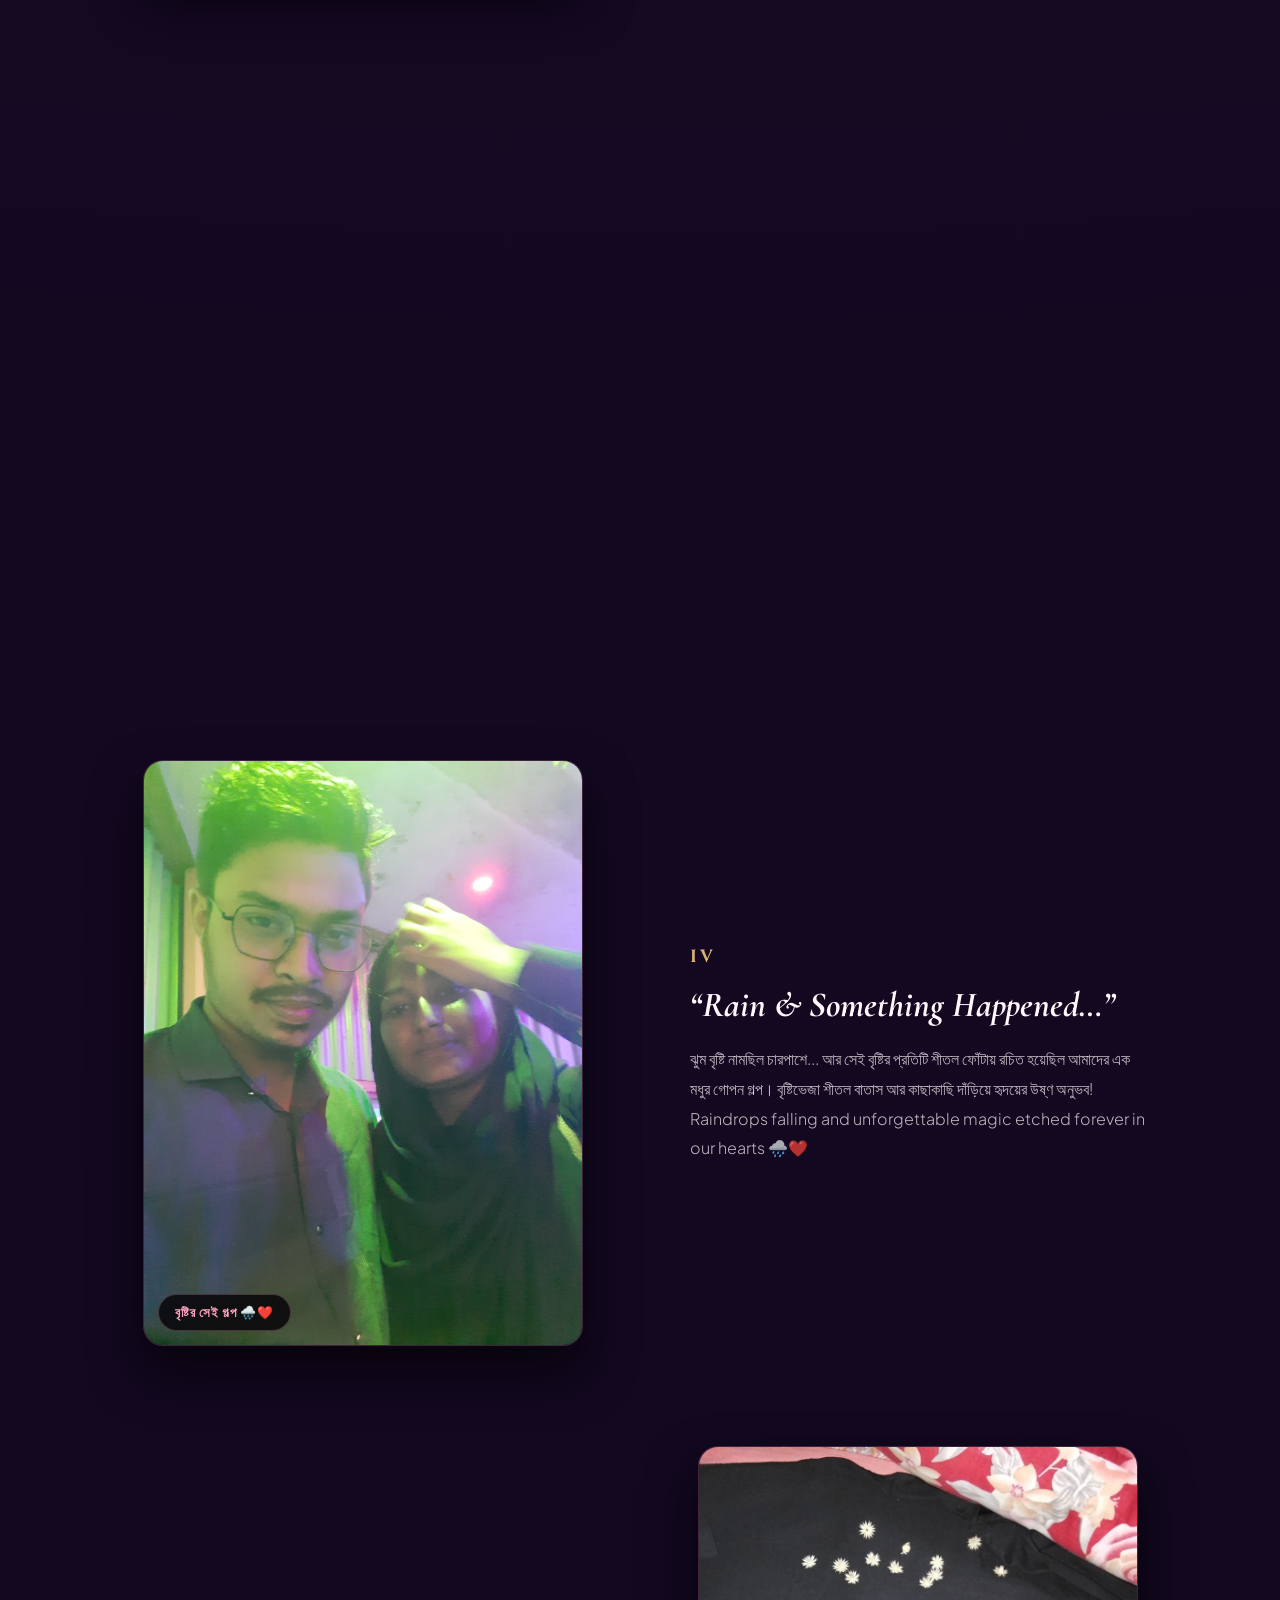
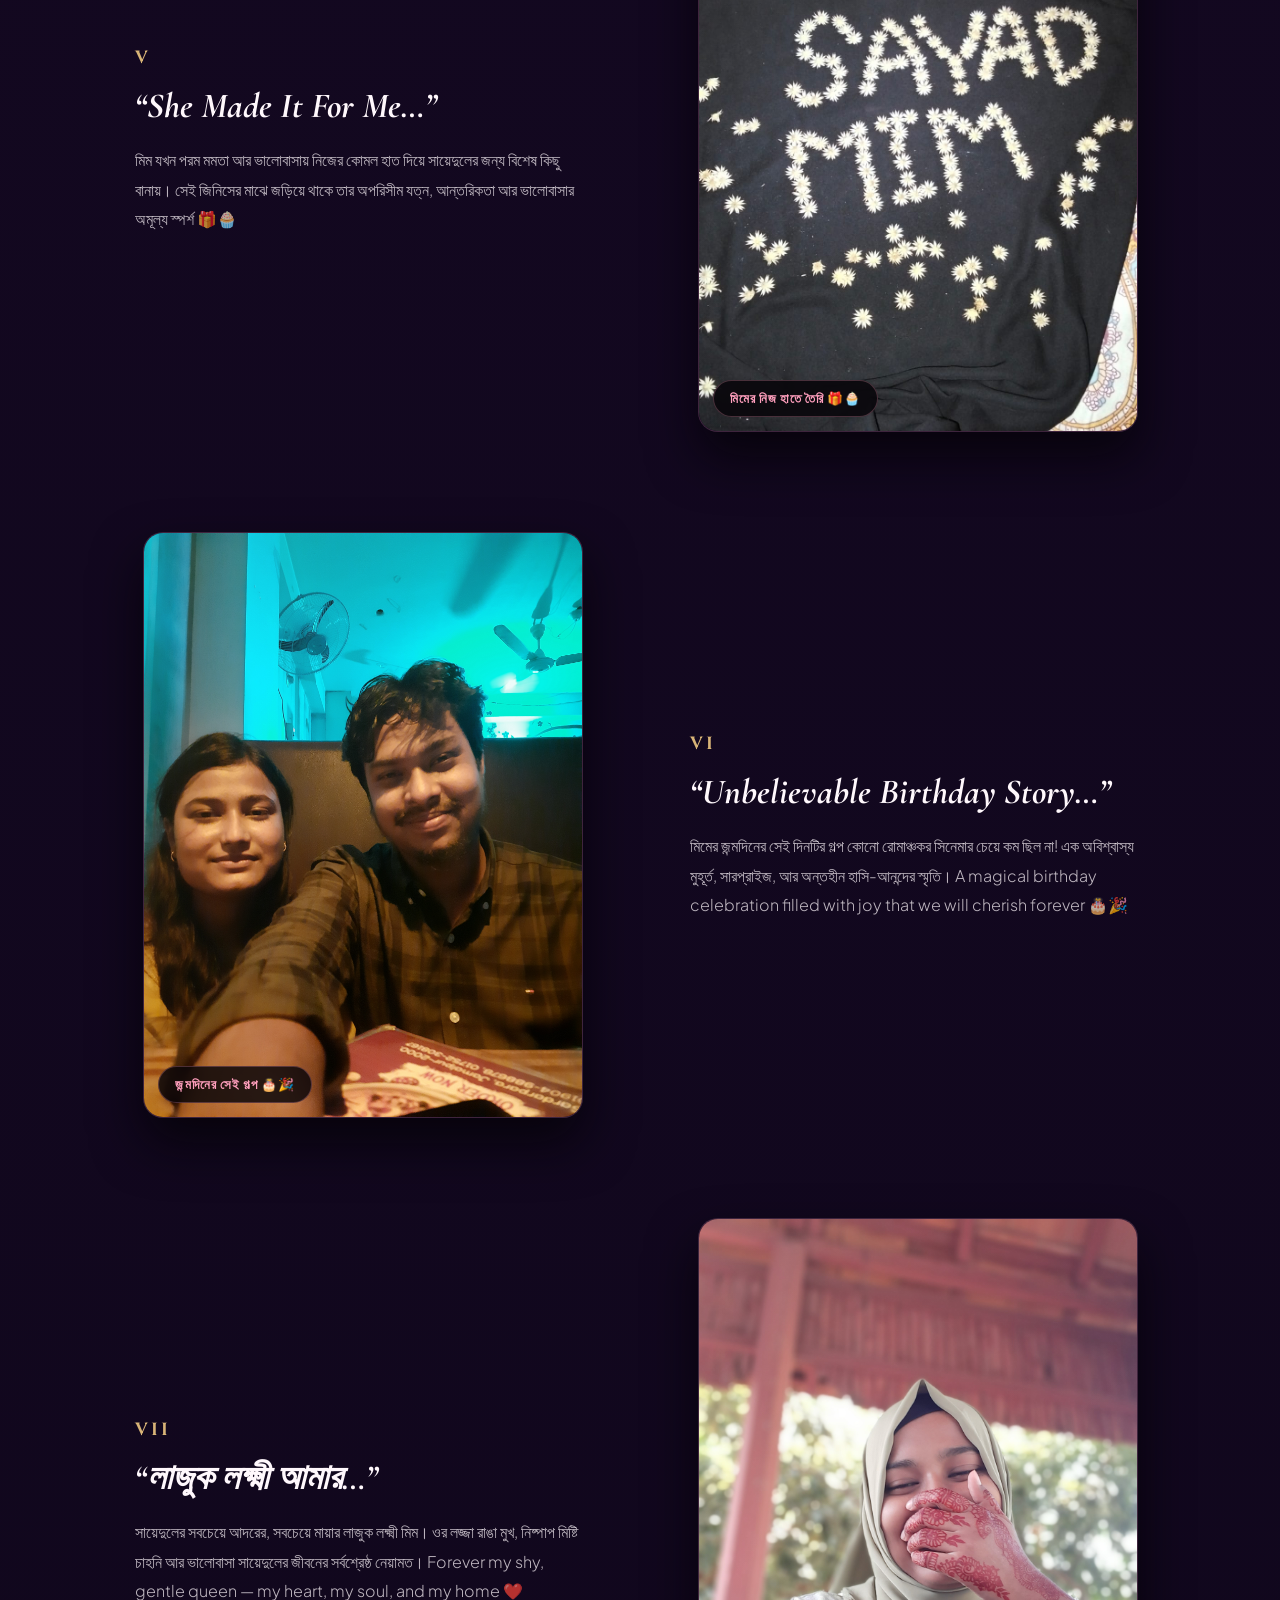
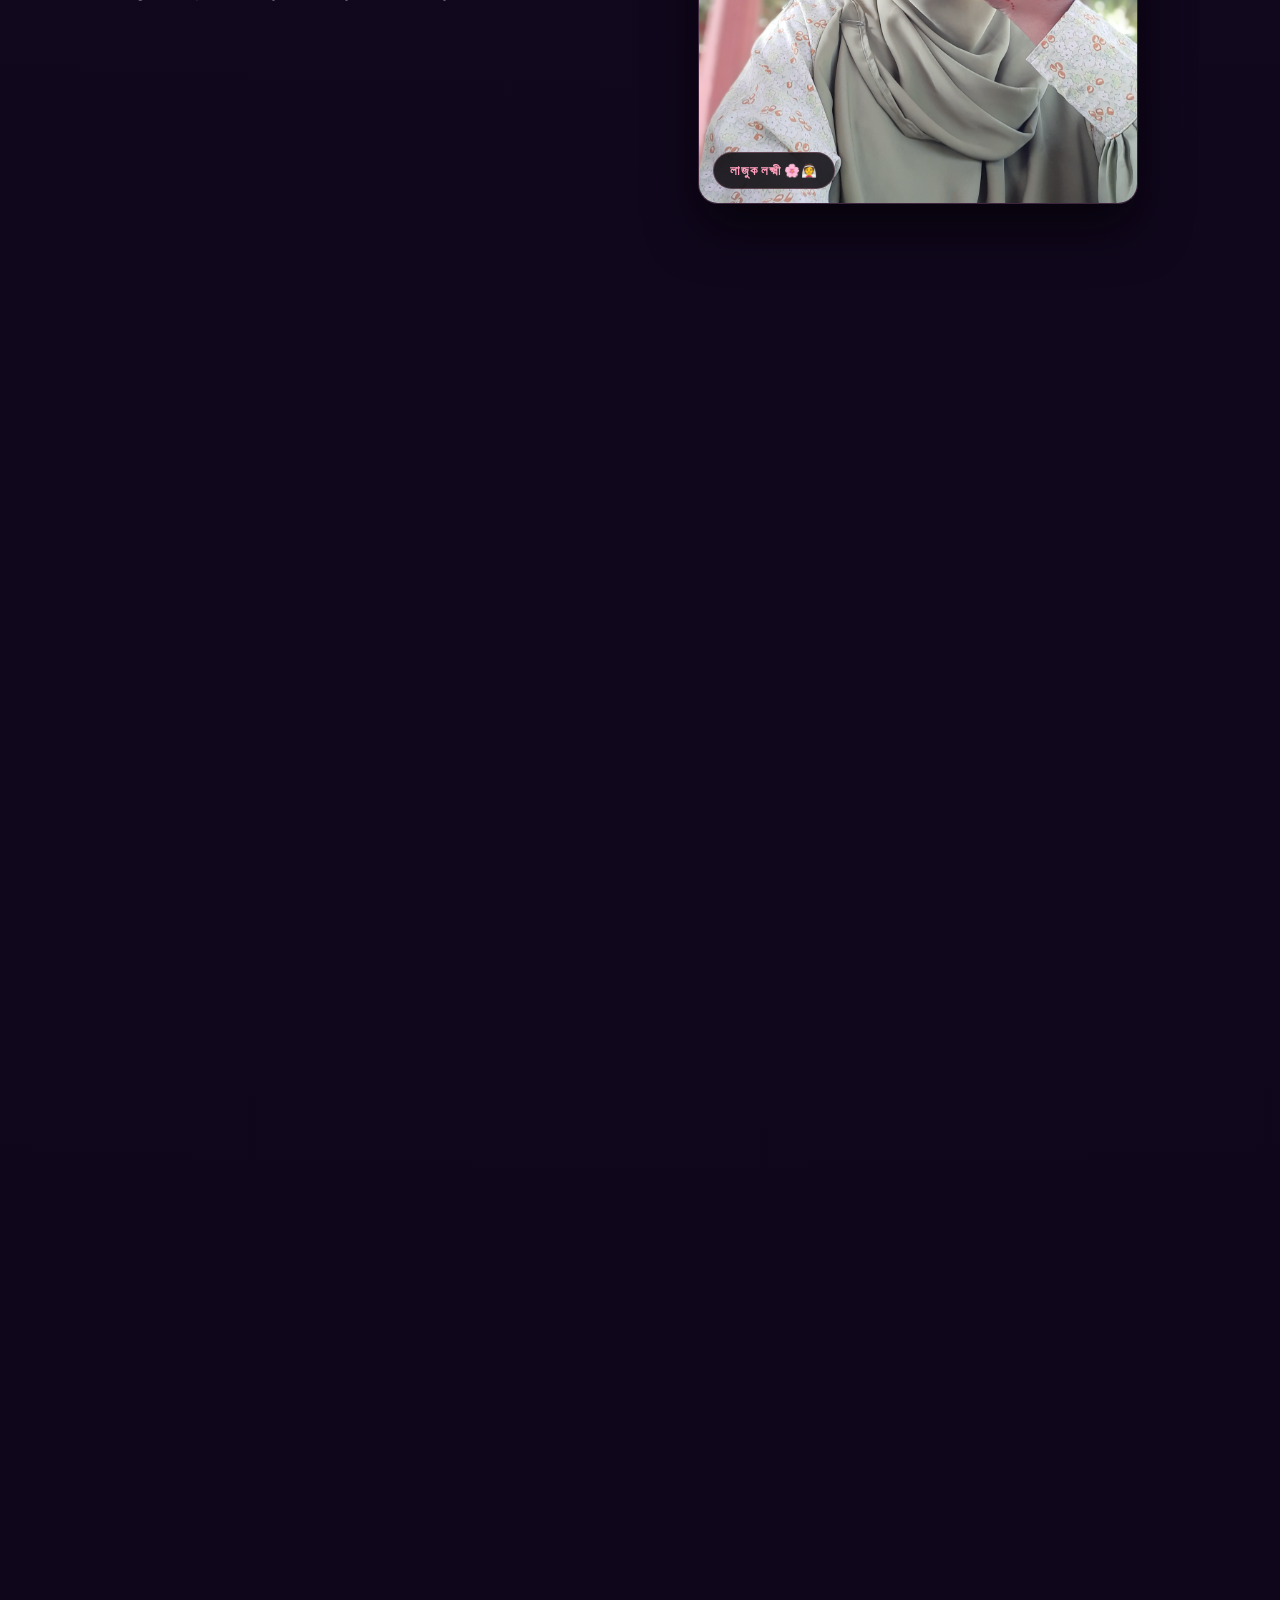
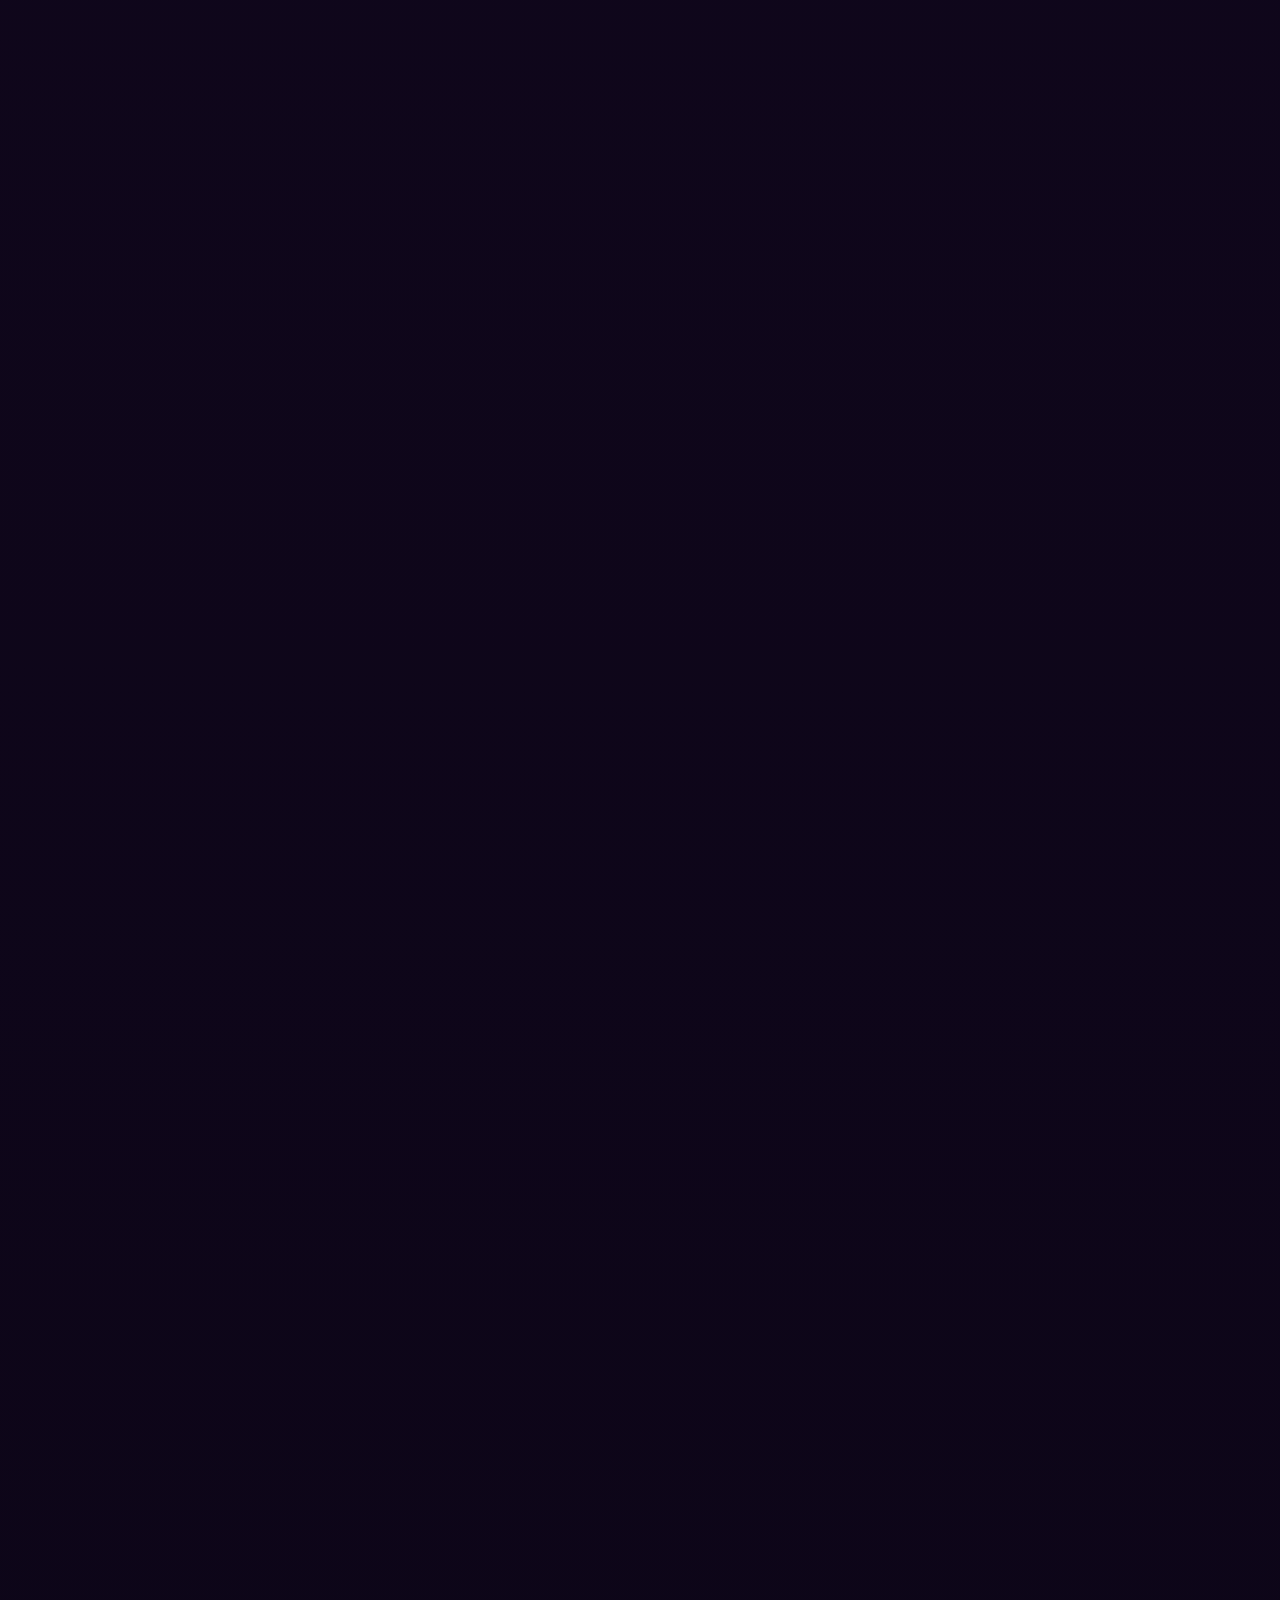
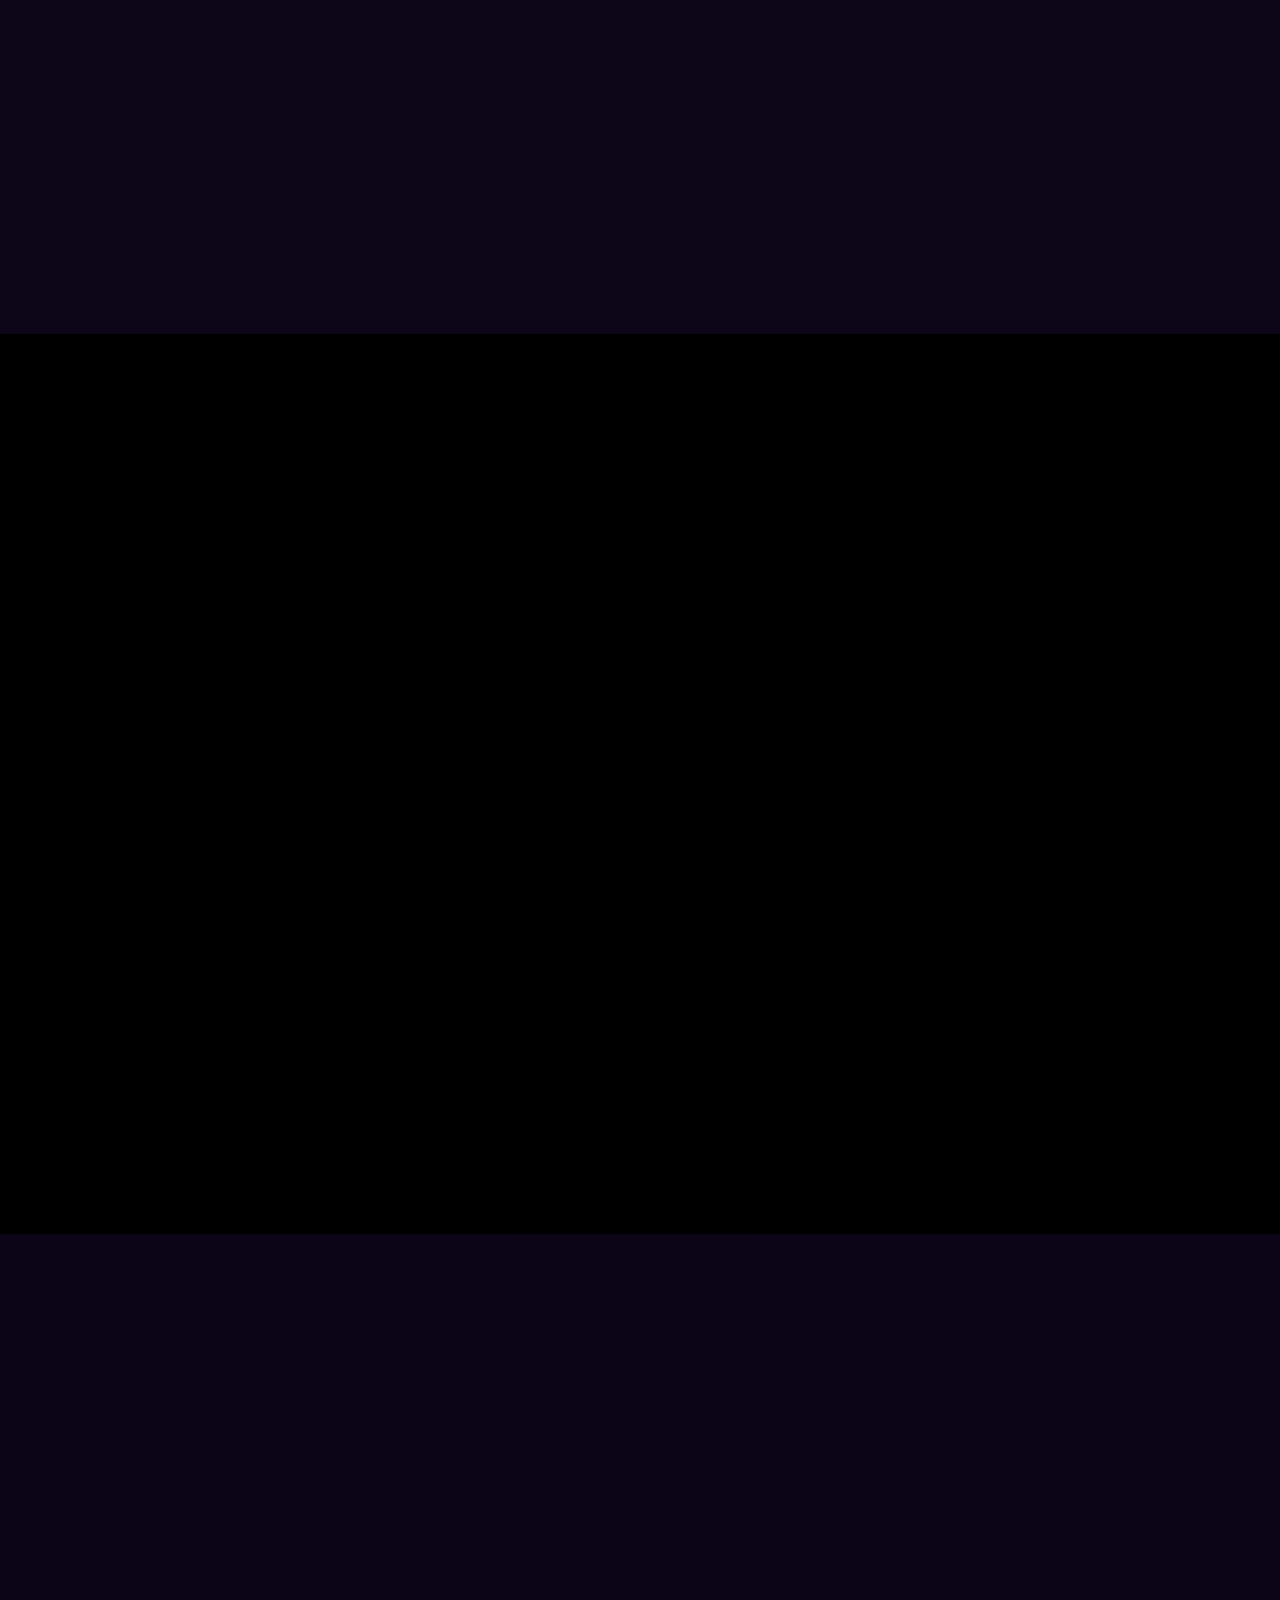
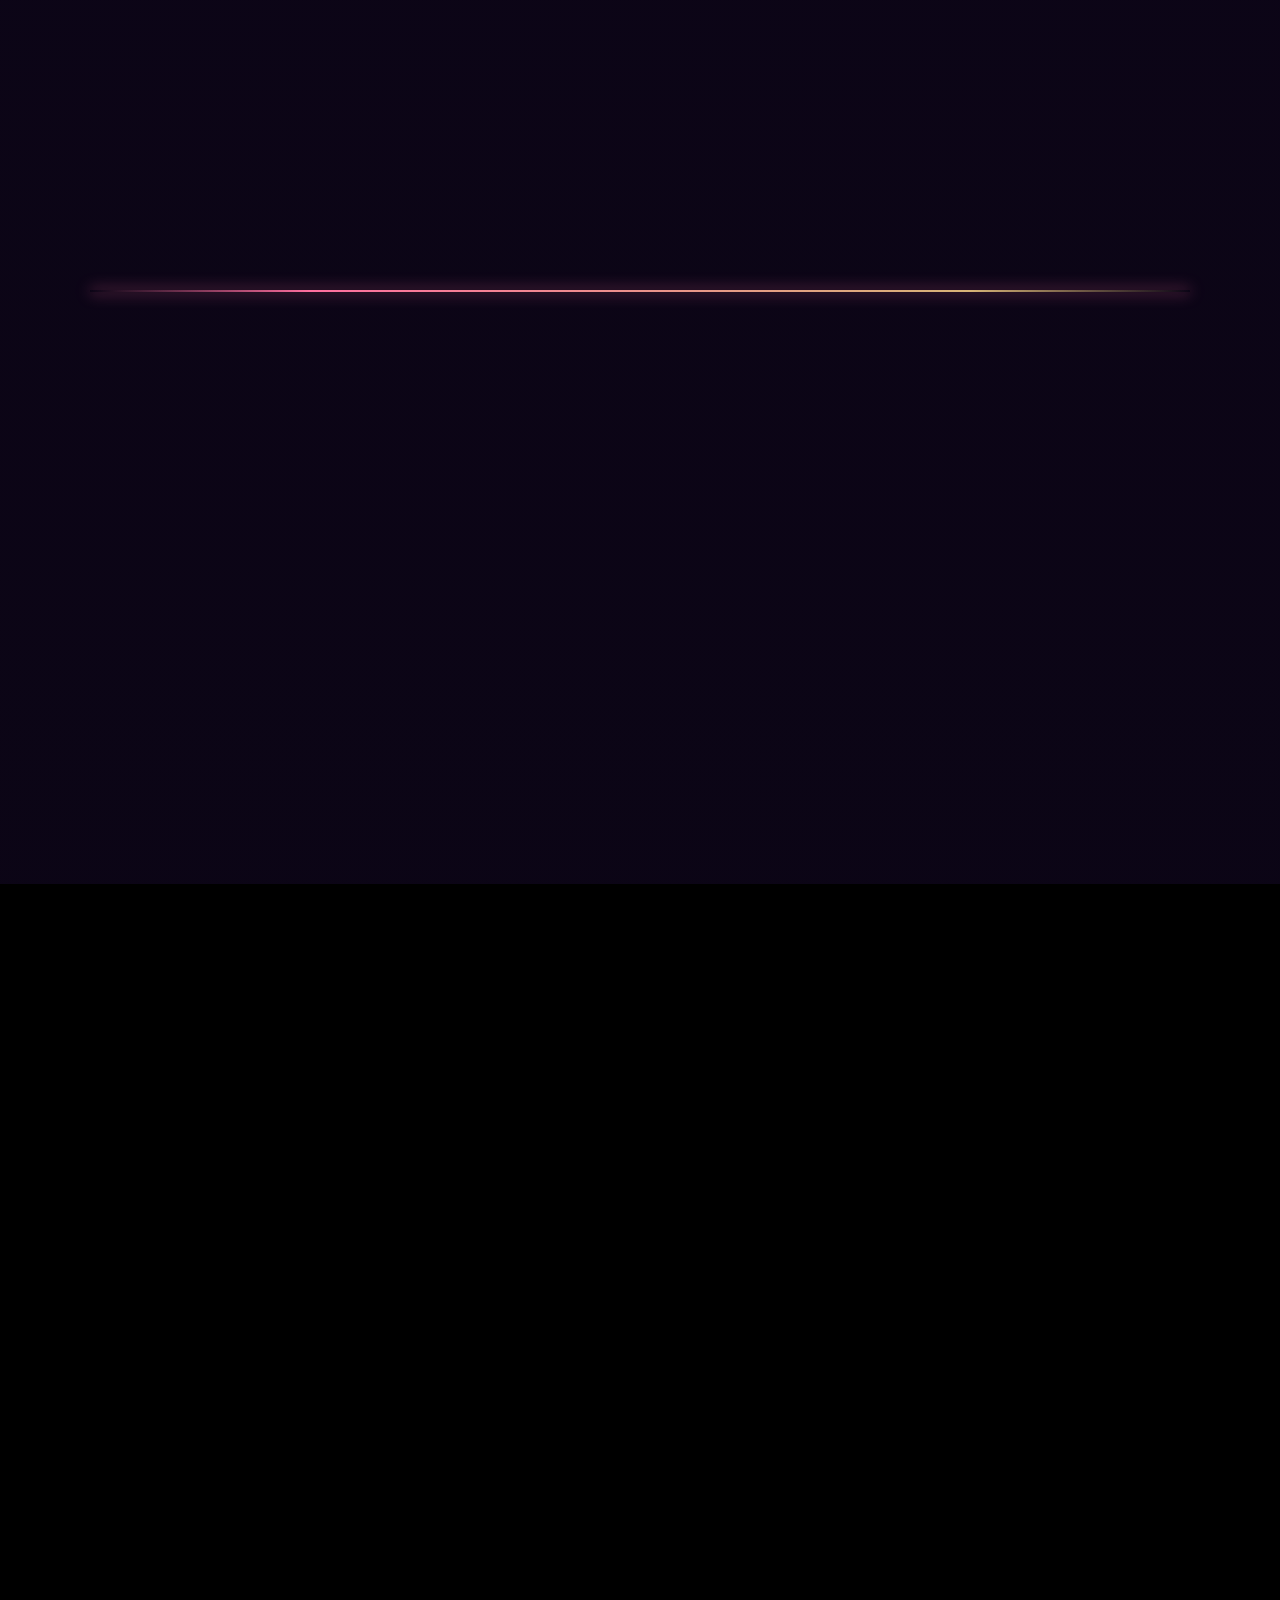
==== commit 6d9f424a: "Preserve natural photo aspect ratio with inline styles, cache busting and frame auto-height" ====
--- a/index.html
+++ b/index.html
@@ -18,8 +18,8 @@
     <link href="https://fonts.googleapis.com/css2?family=Cinzel:wght@400;600;700;900&family=Cormorant+Garamond:ital,wght@0,400;0,600;1,400;1,600&family=Great+Vibes&family=Plus+Jakarta+Sans:wght@300;400;500;600;700&display=swap" rel="stylesheet">
 
     <!-- CSS -->
-    <link rel="stylesheet" href="style.css">
-    <link rel="stylesheet" href="perfect-layout.css">
+    <link rel="stylesheet" href="style.css?v=20260911_04">
+    <link rel="stylesheet" href="perfect-layout.css?v=20260911_04">
 
     <!-- CDN Libraries: GSAP, ScrollTrigger, Three.js -->
     <script src="https://cdnjs.cloudflare.com/ajax/libs/gsap/3.12.5/gsap.min.js"></script>
@@ -334,8 +334,8 @@
                             <p class="chapter-description">একদিন এই পৃথিবীতে জন্ম নিয়েছিল এক মিষ্টি নিষ্পাপ ছোট্ট পরী। সে হয়তো তখন জানতোও না, বড় হয়ে সে সায়েদুলের সমস্ত অন্ধকার দূর করে তার পুরো জীবনকে ভালোবাসার আলোয় ভরিয়ে দেবে। The sweetest little angel born to become Sayadul's entire world ❤️</p>
                         </div>
                         <div class="chapter-media-side">
-                            <div class="glass-photo-frame tilt-card">
-                                <img src="assets/images/Story/lettel%20MiM.jpg" alt="Little Mim" class="story-photo" loading="lazy">
+                            <div class="glass-photo-frame tilt-card" style="height: auto !important; max-height: none !important; width: 100% !important; max-width: 440px !important;">
+                                <img src="assets/images/Story/lettel%20MiM.jpg" alt="Little Mim" class="story-photo" loading="lazy" style="width: 100% !important; height: auto !important; max-height: none !important; object-fit: contain !important; display: block !important;">
                                 <div class="photo-reflection"></div>
                                 <span class="photo-badge">ছোট্ট পরী 👼✨</span>
                             </div>
@@ -350,8 +350,8 @@
                             <p class="chapter-description">প্রথমবার চোখে চোখ পড়ার সেই অবিস্মরণীয় ক্ষণ! বুক ধক করে ওঠার মিষ্টি অনুভূতি, চোখের পলক বন্ধ হতে না চাওয়া। From that very first glance, time stood completely still and our eternal story began 🌸👀</p>
                         </div>
                         <div class="chapter-media-side">
-                            <div class="glass-photo-frame tilt-card">
-                                <img src="assets/images/Story/when%20we%20meet%20frist%20time.jpg" alt="When We Met First Time" class="story-photo" loading="lazy">
+                            <div class="glass-photo-frame tilt-card" style="height: auto !important; max-height: none !important; width: 100% !important; max-width: 440px !important;">
+                                <img src="assets/images/Story/when%20we%20meet%20frist%20time.jpg" alt="When We Met First Time" class="story-photo" loading="lazy" style="width: 100% !important; height: auto !important; max-height: none !important; object-fit: contain !important; display: block !important;">
                                 <div class="photo-reflection"></div>
                                 <span class="photo-badge">প্রথম দেখা 🌸👀</span>
                             </div>
@@ -366,8 +366,8 @@
                             <p class="chapter-description">মিমের ক্লাস শেষ হওয়ার সেই ব্যাকুল অপেক্ষা... তারপর জেপিতে আমাদের সেই প্রথম দেখা! এক অদ্ভুত মিষ্টি লজ্জা, হৃদয়ের গভীরে আনন্দের শিহরন আর পাশাপাশি হাঁটার সেই জাদুকরী স্মৃতি 🏫💌</p>
                         </div>
                         <div class="chapter-media-side">
-                            <div class="glass-photo-frame tilt-card">
-                                <img src="assets/images/Story/we%20meet%20frist%20time%20in%20jp%20after%20your%20class.jpg" alt="We Meet First Time In JP After Your Class" class="story-photo" loading="lazy">
+                            <div class="glass-photo-frame tilt-card" style="height: auto !important; max-height: none !important; width: 100% !important; max-width: 440px !important;">
+                                <img src="assets/images/Story/we%20meet%20frist%20time%20in%20jp%20after%20your%20class.jpg" alt="We Meet First Time In JP After Your Class" class="story-photo" loading="lazy" style="width: 100% !important; height: auto !important; max-height: none !important; object-fit: contain !important; display: block !important;">
                                 <div class="photo-reflection"></div>
                                 <span class="photo-badge">ক্লাস শেষে দেখা 🏫💌</span>
                             </div>
@@ -382,8 +382,8 @@
                             <p class="chapter-description">ঝুম বৃষ্টি নামছিল চারপাশে... আর সেই বৃষ্টির প্রতিটি শীতল ফোঁটায় রচিত হয়েছিল আমাদের এক মধুর গোপন গল্প। বৃষ্টিভেজা শীতল বাতাস আর কাছাকাছি দাঁড়িয়ে হৃদয়ের উষ্ণ অনুভব! Raindrops falling and unforgettable magic etched forever in our hearts 🌧️❤️</p>
                         </div>
                         <div class="chapter-media-side">
-                            <div class="glass-photo-frame tilt-card">
-                                <img src="assets/images/Story/Rain%20and%20somthing%20hapend.jpg" alt="Rain and Something Happened" class="story-photo" loading="lazy">
+                            <div class="glass-photo-frame tilt-card" style="height: auto !important; max-height: none !important; width: 100% !important; max-width: 440px !important;">
+                                <img src="assets/images/Story/Rain%20and%20somthing%20hapend.jpg" alt="Rain and Something Happened" class="story-photo" loading="lazy" style="width: 100% !important; height: auto !important; max-height: none !important; object-fit: contain !important; display: block !important;">
                                 <div class="photo-reflection"></div>
                                 <span class="photo-badge">বৃষ্টির সেই গল্প 🌧️❤️</span>
                             </div>
@@ -398,8 +398,8 @@
                             <p class="chapter-description">মিম যখন পরম মমতা আর ভালোবাসায় নিজের কোমল হাত দিয়ে সায়েদুলের জন্য বিশেষ কিছু বানায়। সেই জিনিসের মাঝে জড়িয়ে থাকে তার অপরিসীম যত্ন, আন্তরিকতা আর ভালোবাসার অমূল্য স্পর্শ 🎁🧁</p>
                         </div>
                         <div class="chapter-media-side">
-                            <div class="glass-photo-frame tilt-card">
-                                <img src="assets/images/Story/She%20made%20for%20me.jpg" alt="She Made For Me" class="story-photo" loading="lazy">
+                            <div class="glass-photo-frame tilt-card" style="height: auto !important; max-height: none !important; width: 100% !important; max-width: 440px !important;">
+                                <img src="assets/images/Story/She%20made%20for%20me.jpg" alt="She Made For Me" class="story-photo" loading="lazy" style="width: 100% !important; height: auto !important; max-height: none !important; object-fit: contain !important; display: block !important;">
                                 <div class="photo-reflection"></div>
                                 <span class="photo-badge">মিমের নিজ হাতে তৈরি 🎁🧁</span>
                             </div>
@@ -414,8 +414,8 @@
                             <p class="chapter-description">মিমের জন্মদিনের সেই দিনটির গল্প কোনো রোমাঞ্চকর সিনেমার চেয়ে কম ছিল না! এক অবিশ্বাস্য মুহূর্ত, সারপ্রাইজ, আর অন্তহীন হাসি-আনন্দের স্মৃতি। A magical birthday celebration filled with joy that we will cherish forever 🎂🎉</p>
                         </div>
                         <div class="chapter-media-side">
-                            <div class="glass-photo-frame tilt-card">
-                                <img src="assets/images/Story/Unbeleable%20Story%20wher%20that%20day%20your%20birhday.jpg" alt="Unbelievable Birthday Story" class="story-photo" loading="lazy">
+                            <div class="glass-photo-frame tilt-card" style="height: auto !important; max-height: none !important; width: 100% !important; max-width: 440px !important;">
+                                <img src="assets/images/Story/Unbeleable%20Story%20wher%20that%20day%20your%20birhday.jpg" alt="Unbelievable Birthday Story" class="story-photo" loading="lazy" style="width: 100% !important; height: auto !important; max-height: none !important; object-fit: contain !important; display: block !important;">
                                 <div class="photo-reflection"></div>
                                 <span class="photo-badge">জন্মদিনের সেই গল্প 🎂🎉</span>
                             </div>
@@ -430,8 +430,8 @@
                             <p class="chapter-description">সায়েদুলের সবচেয়ে আদরের, সবচেয়ে মায়ার লাজুক লক্ষ্মী মিম। ওর লজ্জা রাঙা মুখ, নিষ্পাপ মিষ্টি চাহনি আর ভালোবাসা সায়েদুলের জীবনের সর্বশ্রেষ্ঠ নেয়ামত। Forever my shy, gentle queen — my heart, my soul, and my home ❤️</p>
                         </div>
                         <div class="chapter-media-side">
-                            <div class="glass-photo-frame tilt-card">
-                                <img src="assets/images/Story/Lajuk%20lokhi%20amar.jpg" alt="লাজুক লক্ষ্মী আমার" class="story-photo" loading="lazy">
+                            <div class="glass-photo-frame tilt-card" style="height: auto !important; max-height: none !important; width: 100% !important; max-width: 440px !important;">
+                                <img src="assets/images/Story/Lajuk%20lokhi%20amar.jpg" alt="লাজুক লক্ষ্মী আমার" class="story-photo" loading="lazy" style="width: 100% !important; height: auto !important; max-height: none !important; object-fit: contain !important; display: block !important;">
                                 <div class="photo-reflection"></div>
                                 <span class="photo-badge">লাজুক লক্ষ্মী 🌸👰</span>
                             </div>
@@ -446,8 +446,8 @@
                             <p class="chapter-description">মিম যখন রাগ করে, সারা দুনিয়া থমকে যায়। সেই অভিমানী ঠোঁট, সেই না-বলা কথার চাহনি — সায়েদুলের কাছে এটাই সবচেয়ে প্রিয় মুহূর্ত। রাগ করলেও সে হাজারগুণ সুন্দর। Even in anger, Mim is the most beautiful thing in Sayadul's world 😤❤️</p>
                         </div>
                         <div class="chapter-media-side">
-                            <div class="glass-photo-frame tilt-card">
-                                <img src="assets/images/pic1.jpeg" alt="যখন সে রাগ করে" class="story-photo" loading="lazy">
+                            <div class="glass-photo-frame tilt-card" style="height: auto !important; max-height: none !important; width: 100% !important; max-width: 440px !important;">
+                                <img src="assets/images/pic1.jpeg" alt="যখন সে রাগ করে" class="story-photo" loading="lazy" style="width: 100% !important; height: auto !important; max-height: none !important; object-fit: contain !important; display: block !important;">
                                 <div class="photo-reflection"></div>
                                 <span class="photo-badge">মিষ্টি রাগ 😤❤️</span>
                             </div>
@@ -462,8 +462,8 @@
                             <p class="chapter-description">কিছু মুহূর্ত থাকে যেগুলো ক্যামেরায় ধরা পড়ে, কিন্তু অনুভব হৃদয়ে চিরকালের জন্য গেঁথে যায়। সায়েদুলের জীবনের সেরা স্মৃতিগুলোর একটি এটি — মিমকে কাছে পেয়ে পাওয়া এই ক্ষণটি। A moment frozen in time, forever precious to Sayadul's heart ✨💖</p>
                         </div>
                         <div class="chapter-media-side">
-                            <div class="glass-photo-frame tilt-card">
-                                <img src="assets/images/pic2.jpeg" alt="একটি মুহূর্ত" class="story-photo" loading="lazy">
+                            <div class="glass-photo-frame tilt-card" style="height: auto !important; max-height: none !important; width: 100% !important; max-width: 440px !important;">
+                                <img src="assets/images/pic2.jpeg" alt="একটি মুহূর্ত" class="story-photo" loading="lazy" style="width: 100% !important; height: auto !important; max-height: none !important; object-fit: contain !important; display: block !important;">
                                 <div class="photo-reflection"></div>
                                 <span class="photo-badge">মধুর মুহূর্ত ✨💖</span>
                             </div>
@@ -478,8 +478,8 @@
                             <p class="chapter-description">মিম যখন একা একা নিজের হাতে মেহেদি লাগায়, সেই দৃশ্য দেখে সায়েদুলের মন ভরে যায় অদ্ভুত এক মায়ায়। প্রতিটি রেখায় যেন লুকিয়ে থাকে তার সৌন্দর্য, তার স্বতন্ত্রতা। Mim's delicate hands painting henna — the most enchanting sight Sayadul has ever seen 🌿💅</p>
                         </div>
                         <div class="chapter-media-side">
-                            <div class="glass-photo-frame tilt-card">
-                                <img src="assets/images/pic3.jpeg" alt="একা একা মেহেদি দেওয়া" class="story-photo" loading="lazy">
+                            <div class="glass-photo-frame tilt-card" style="height: auto !important; max-height: none !important; width: 100% !important; max-width: 440px !important;">
+                                <img src="assets/images/pic3.jpeg" alt="একা একা মেহেদি দেওয়া" class="story-photo" loading="lazy" style="width: 100% !important; height: auto !important; max-height: none !important; object-fit: contain !important; display: block !important;">
                                 <div class="photo-reflection"></div>
                                 <span class="photo-badge">মেহেদির রঙ 🌿💅</span>
                             </div>
@@ -494,8 +494,8 @@
                             <p class="chapter-description">মিমের চোখের দিকে তাকালে সায়েদুল পুরো পৃথিবী ভুলে যায়। সেই গভীর, মায়াবী চোখে এমন এক ভাষা আছে যা কোনো কথায় বলা যায় না। একবার সেই চোখে ডুবলে আর বের হওয়ার পথ থাকে না। Mim's eyes — the most beautiful universe Sayadul ever got lost in 👁️✨</p>
                         </div>
                         <div class="chapter-media-side">
-                            <div class="glass-photo-frame tilt-card">
-                                <img src="assets/images/pic4.jpeg" alt="চোখের মায়া" class="story-photo" loading="lazy">
+                            <div class="glass-photo-frame tilt-card" style="height: auto !important; max-height: none !important; width: 100% !important; max-width: 440px !important;">
+                                <img src="assets/images/pic4.jpeg" alt="চোখের মায়া" class="story-photo" loading="lazy" style="width: 100% !important; height: auto !important; max-height: none !important; object-fit: contain !important; display: block !important;">
                                 <div class="photo-reflection"></div>
                                 <span class="photo-badge">চোখের মায়া 👁️✨</span>
                             </div>
@@ -510,8 +510,8 @@
                             <p class="chapter-description">শেষবার যেদিন দেখা হয়েছিল, সেদিন তুমি একটু রাগী ছিলে — একটু অভিমানী। কিন্তু সায়েদুলের কাছে সেটাই ছিল সবচেয়ে মনে রাখার মতো মুহূর্ত। তোমার সেই মিষ্টি দুষ্টু রাগ, সেই মিষ্টি অভিমান — সব কিছু সায়েদুলের বুকে আঁকা হয়ে আছে চিরকালের জন্য। The last time we met — your sweet anger, your sweet sulk — forever etched in Sayadul's heart 💔❤️</p>
                         </div>
                         <div class="chapter-media-side">
-                            <div class="glass-photo-frame tilt-card">
-                                <img src="assets/images/pic5.jpeg" alt="শেষ দেখা" class="story-photo" loading="lazy">
+                            <div class="glass-photo-frame tilt-card" style="height: auto !important; max-height: none !important; width: 100% !important; max-width: 440px !important;">
+                                <img src="assets/images/pic5.jpeg" alt="শেষ দেখা" class="story-photo" loading="lazy" style="width: 100% !important; height: auto !important; max-height: none !important; object-fit: contain !important; display: block !important;">
                                 <div class="photo-reflection"></div>
                                 <span class="photo-badge">শেষ দেখা 💔❤️</span>
                             </div>
@@ -614,7 +614,7 @@
                 <button id="lightbox-close" class="lightbox-close-btn" aria-label="Close lightbox">&times;</button>
                 <div class="lightbox-card glass-card">
                     <div class="lightbox-image-wrap">
-                        <img id="lightbox-img" src="" alt="Memory full view">
+                        <img id="lightbox-img" src="" alt="Memory full view" style="max-width: 100% !important; max-height: 80vh !important; width: auto !important; height: auto !important; object-fit: contain !important; display: block !important;">
                     </div>
                     <div class="lightbox-details">
                         <span class="lightbox-date" id="lightbox-date">Date</span>
@@ -970,8 +970,8 @@
                 <canvas id="surprise-fireworks-canvas"></canvas>
 
                 <div class="theater-content-stage" id="theater-stage">
-                    <div class="final-photo-container glass-photo-frame" id="final-photo-frame">
-                        <img src="assets/images/final-photo.jpeg" alt="Md Sayadul Islam and Mim Akter Together Forever" id="final-couple-img" class="final-photo-image">
+                    <div class="final-photo-container glass-photo-frame" id="final-photo-frame" style="height: auto !important; max-height: none !important; width: 100% !important; max-width: 440px !important;">
+                        <img src="assets/images/final-photo.jpeg" alt="Md Sayadul Islam and Mim Akter Together Forever" id="final-couple-img" class="final-photo-image" style="width: 100% !important; height: auto !important; max-height: none !important; object-fit: contain !important; display: block !important;">
                         <div class="photo-reflection"></div>
                     </div>
 
@@ -998,6 +998,6 @@
     </main>
 
     <!-- App JavaScript Engine -->
-    <script src="script.js"></script>
+    <script src="script.js?v=20260911_04"></script>
 </body>
 </html>
--- a/style.css
+++ b/style.css
@@ -1093,6 +1093,13 @@
     border: 1px solid var(--glass-border);
     box-shadow: 0 20px 45px rgba(5, 3, 8, 0.8);
     transition: transform 0.5s ease, box-shadow 0.5s ease;
+    width: 100% !important;
+    max-width: 440px !important;
+    height: auto !important;
+    max-height: none !important;
+    display: flex !important;
+    align-items: center !important;
+    justify-content: center !important;
 }
 
 .glass-photo-frame:hover {
@@ -1101,11 +1108,14 @@
     border-color: var(--glass-border-hover);
 }
 
-.story-photo {
-    width: 100%;
-    height: auto;
-    object-fit: contain;
-    display: block;
+.story-photo,
+img.story-photo {
+    width: 100% !important;
+    height: auto !important;
+    max-height: none !important;
+    object-fit: contain !important;
+    display: block !important;
+    aspect-ratio: auto !important;
     transition: transform 0.7s ease;
 }
 
@@ -1138,8 +1148,12 @@
         direction: ltr;
     }
 
-    .story-photo {
-        height: auto;
+    .story-photo,
+    img.story-photo {
+        width: 100% !important;
+        height: auto !important;
+        max-height: none !important;
+        object-fit: contain !important;
     }
 }
 
--- a/perfect-layout.css
+++ b/perfect-layout.css
@@ -156,11 +156,13 @@
     box-shadow: 0 25px 50px rgba(5, 3, 8, 0.8);
     transition: transform 0.6s cubic-bezier(0.2, 0.8, 0.2, 1),
                 box-shadow 0.6s ease;
-    width: 100%;
-    max-width: 440px;
-    display: flex;
-    align-items: center;
-    justify-content: center;
+    width: 100% !important;
+    max-width: 440px !important;
+    height: auto !important;
+    max-height: none !important;
+    display: flex !important;
+    align-items: center !important;
+    justify-content: center !important;
 }
 
 .glass-photo-frame:hover {
@@ -169,11 +171,14 @@
     border-color: var(--glass-border-hover);
 }
 
-.story-photo {
-    width: 100%;
-    height: auto;
-    object-fit: contain;
-    display: block;
+.story-photo,
+img.story-photo {
+    width: 100% !important;
+    height: auto !important;
+    max-height: none !important;
+    object-fit: contain !important;
+    display: block !important;
+    aspect-ratio: auto !important;
     transition: transform 0.8s cubic-bezier(0.2, 0.8, 0.2, 1);
 }
 
@@ -894,3 +899,27 @@
     object-fit: contain !important;
     display: block !important;
 }
+
+/* Global strict overrides for story photos and frames to guarantee original proportions without any cropping */
+.story-chapter .glass-photo-frame,
+.glass-photo-frame {
+    width: 100% !important;
+    max-width: 440px !important;
+    height: auto !important;
+    max-height: none !important;
+    display: flex !important;
+    align-items: center !important;
+    justify-content: center !important;
+}
+
+.story-chapter .story-photo,
+.story-photo,
+img.story-photo {
+    width: 100% !important;
+    height: auto !important;
+    max-height: none !important;
+    object-fit: contain !important;
+    display: block !important;
+    aspect-ratio: auto !important;
+}
+
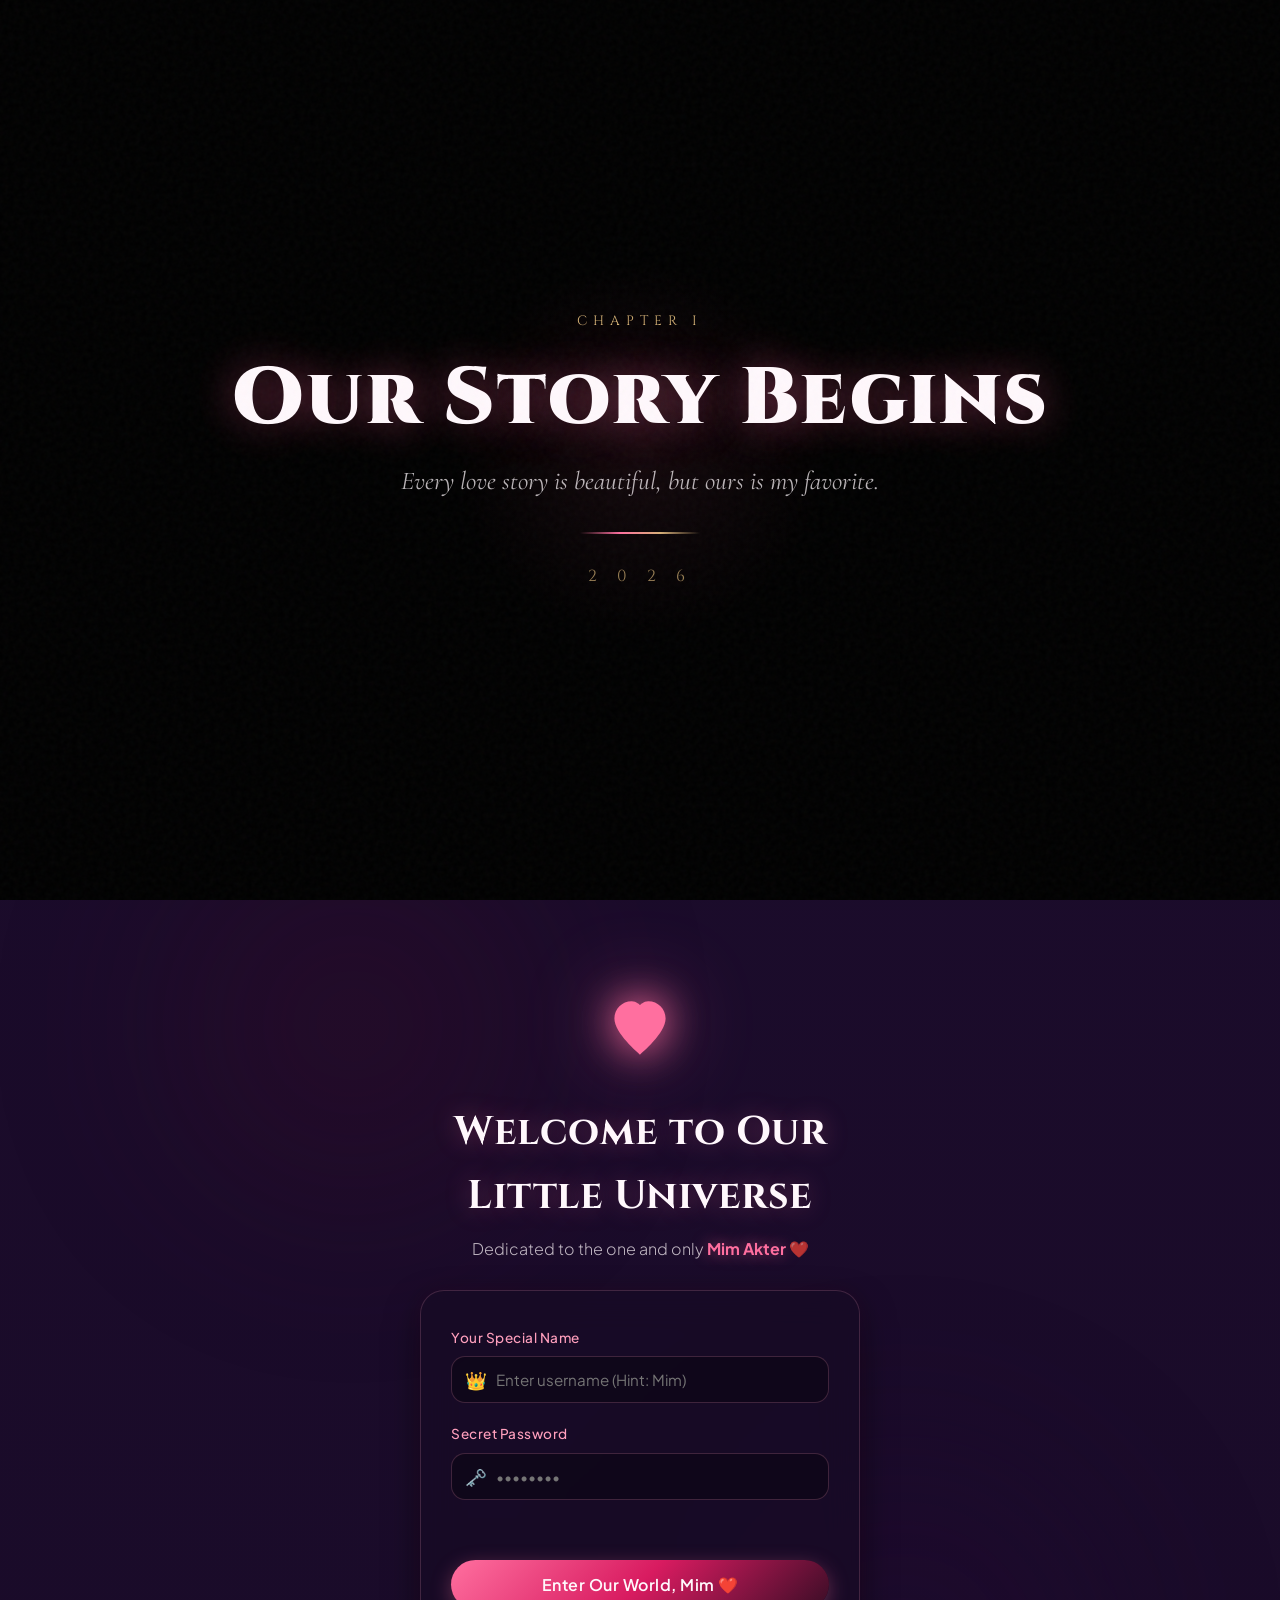
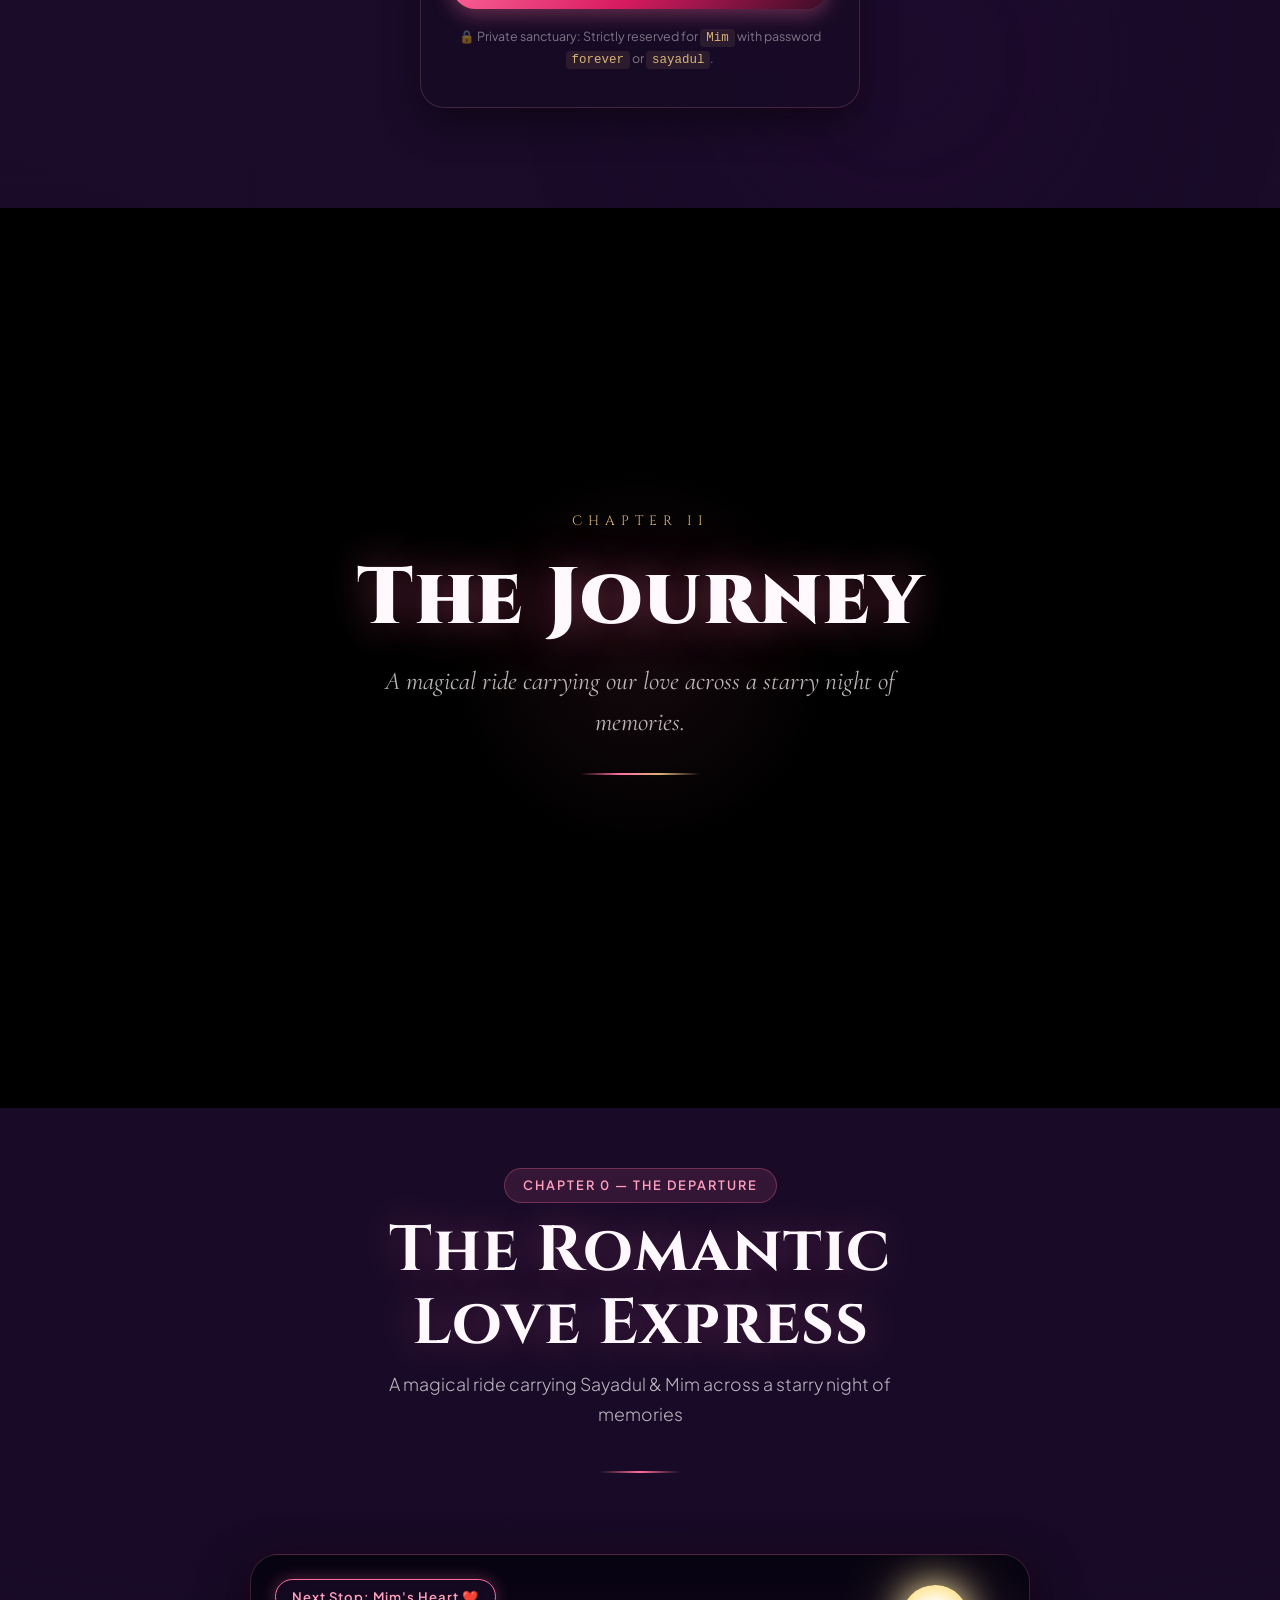
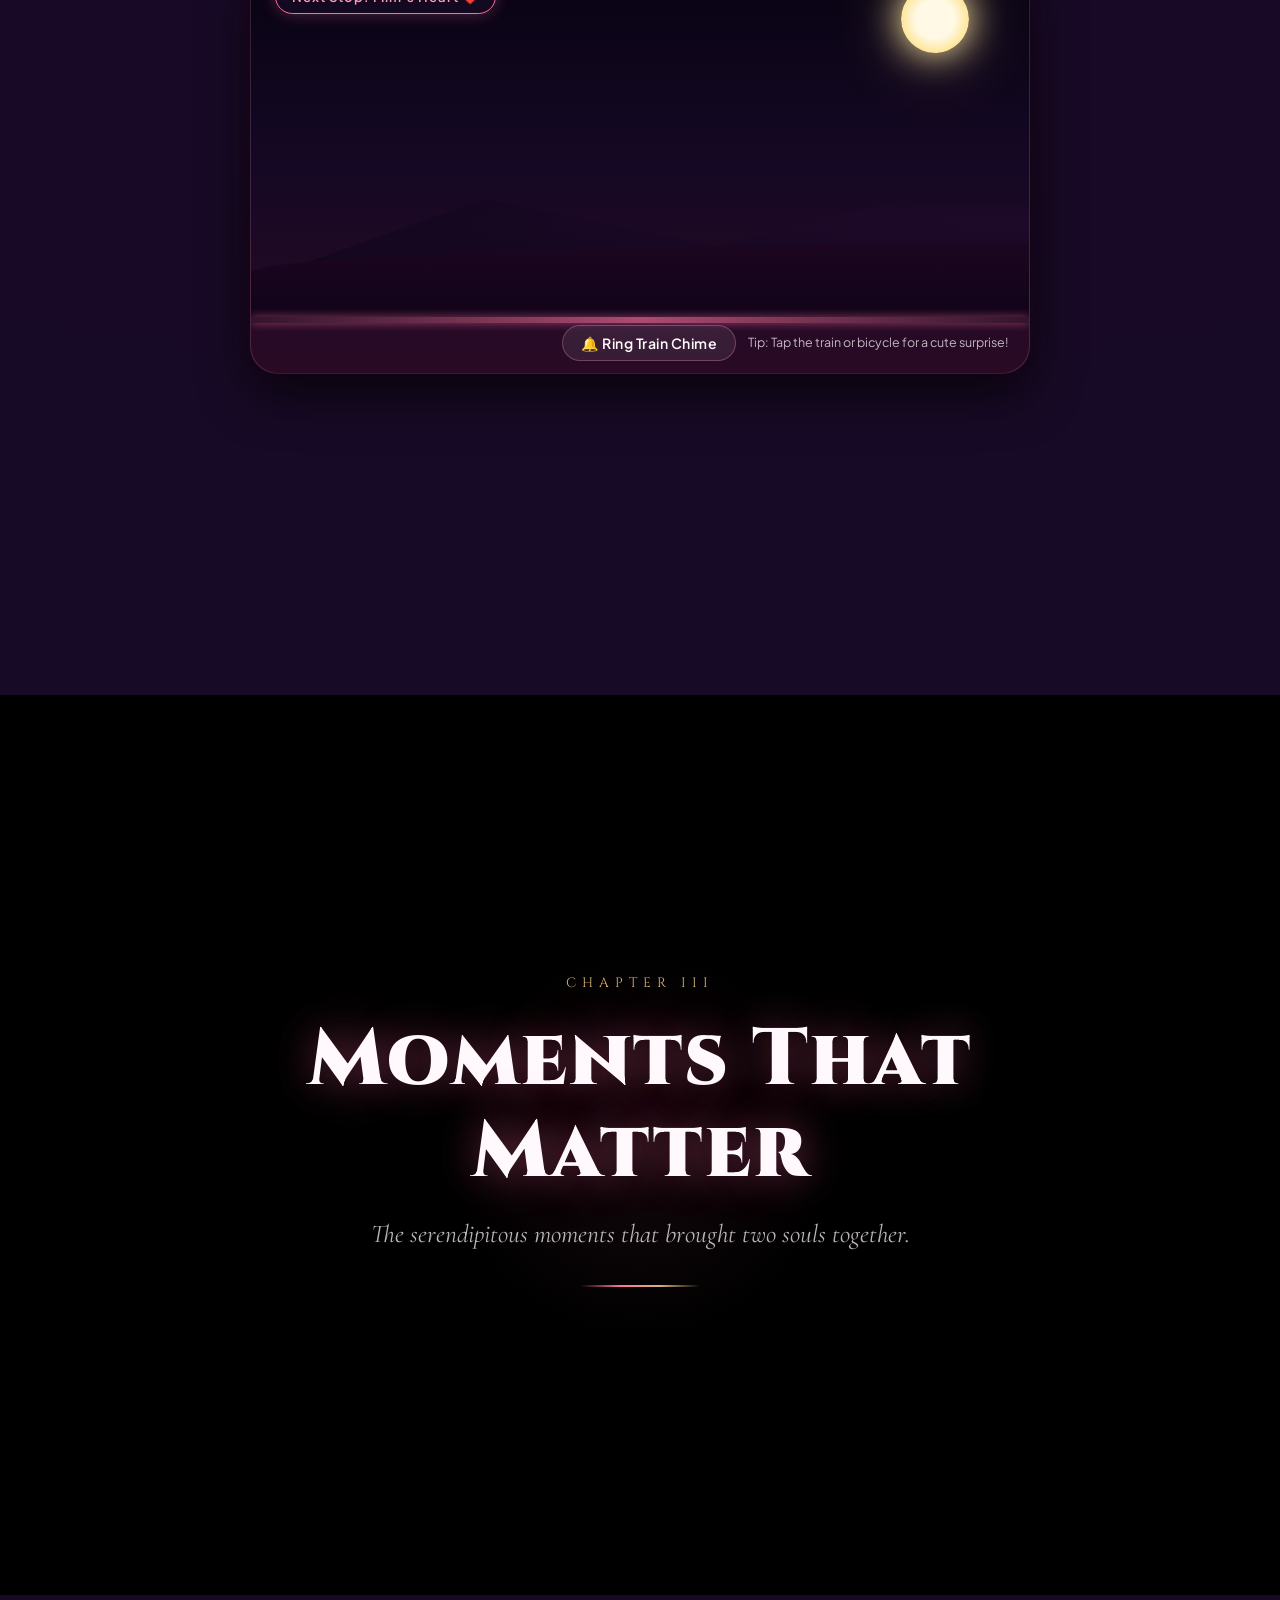
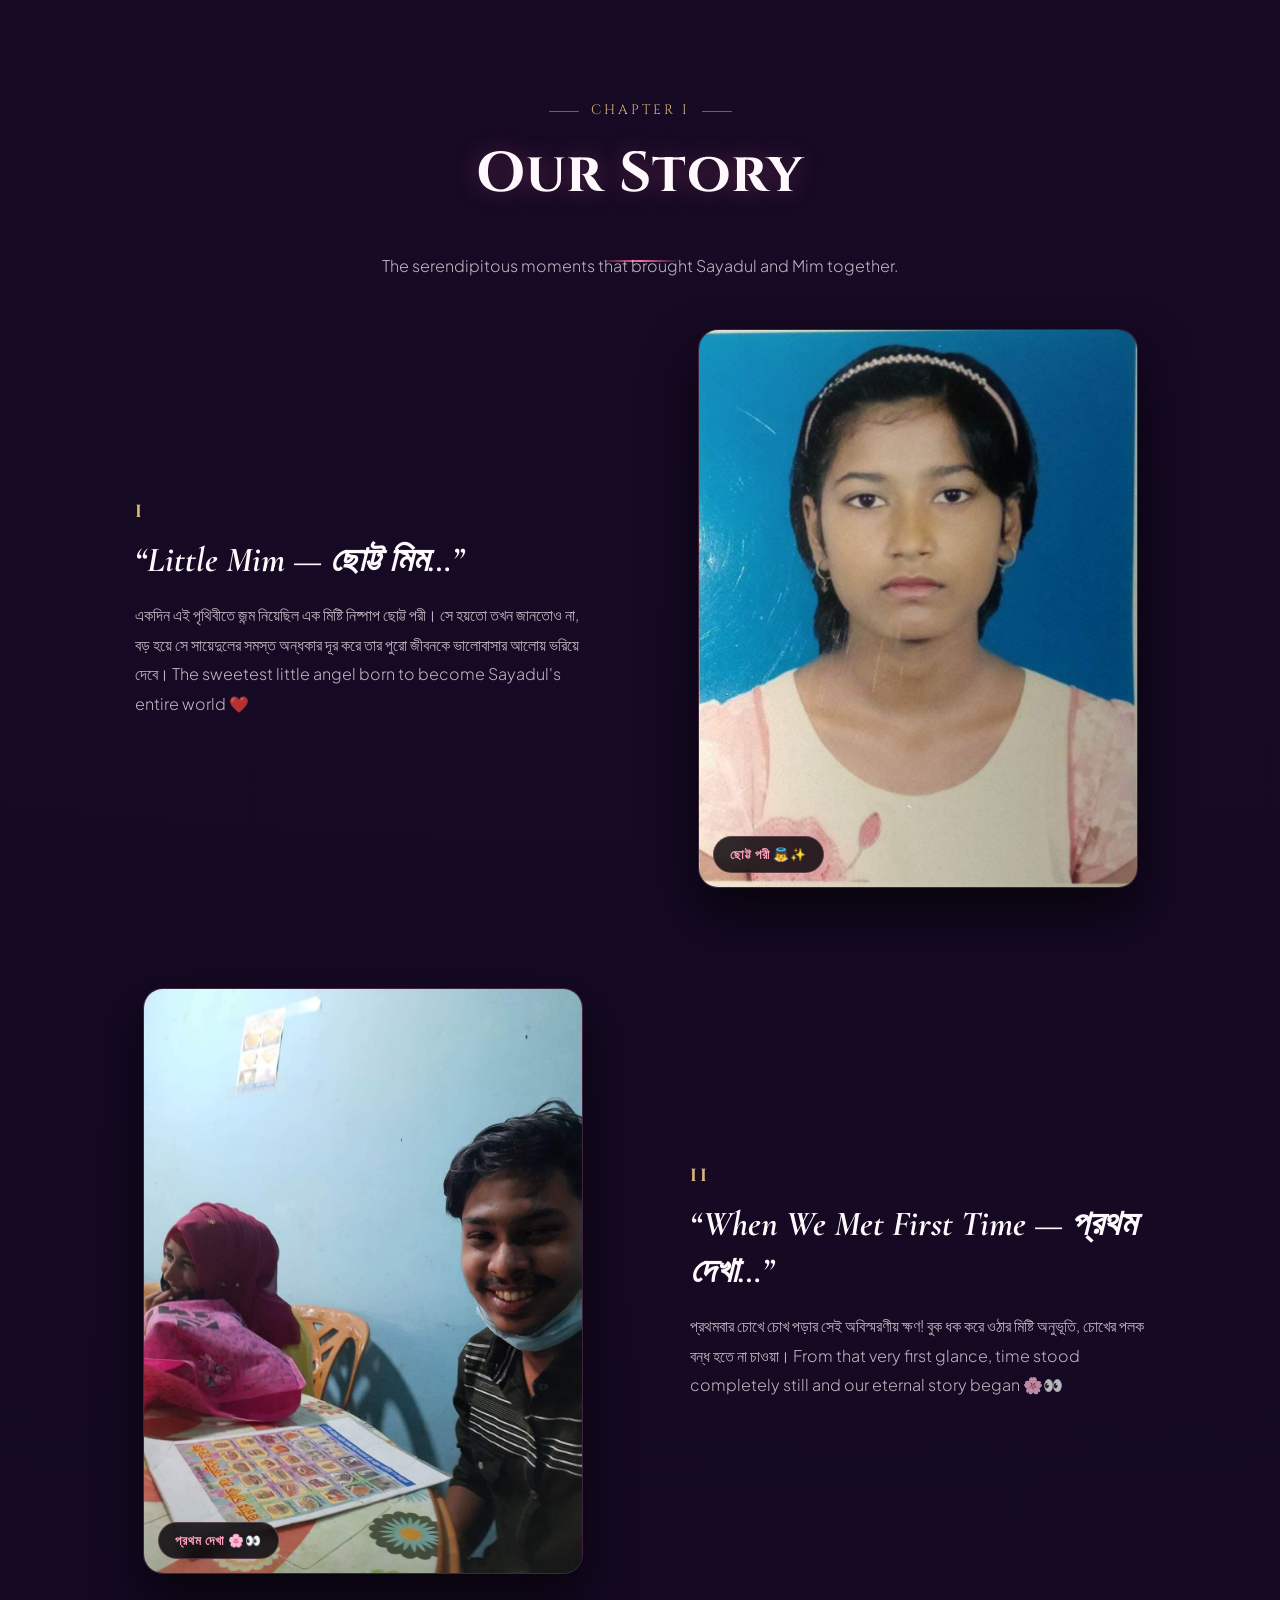
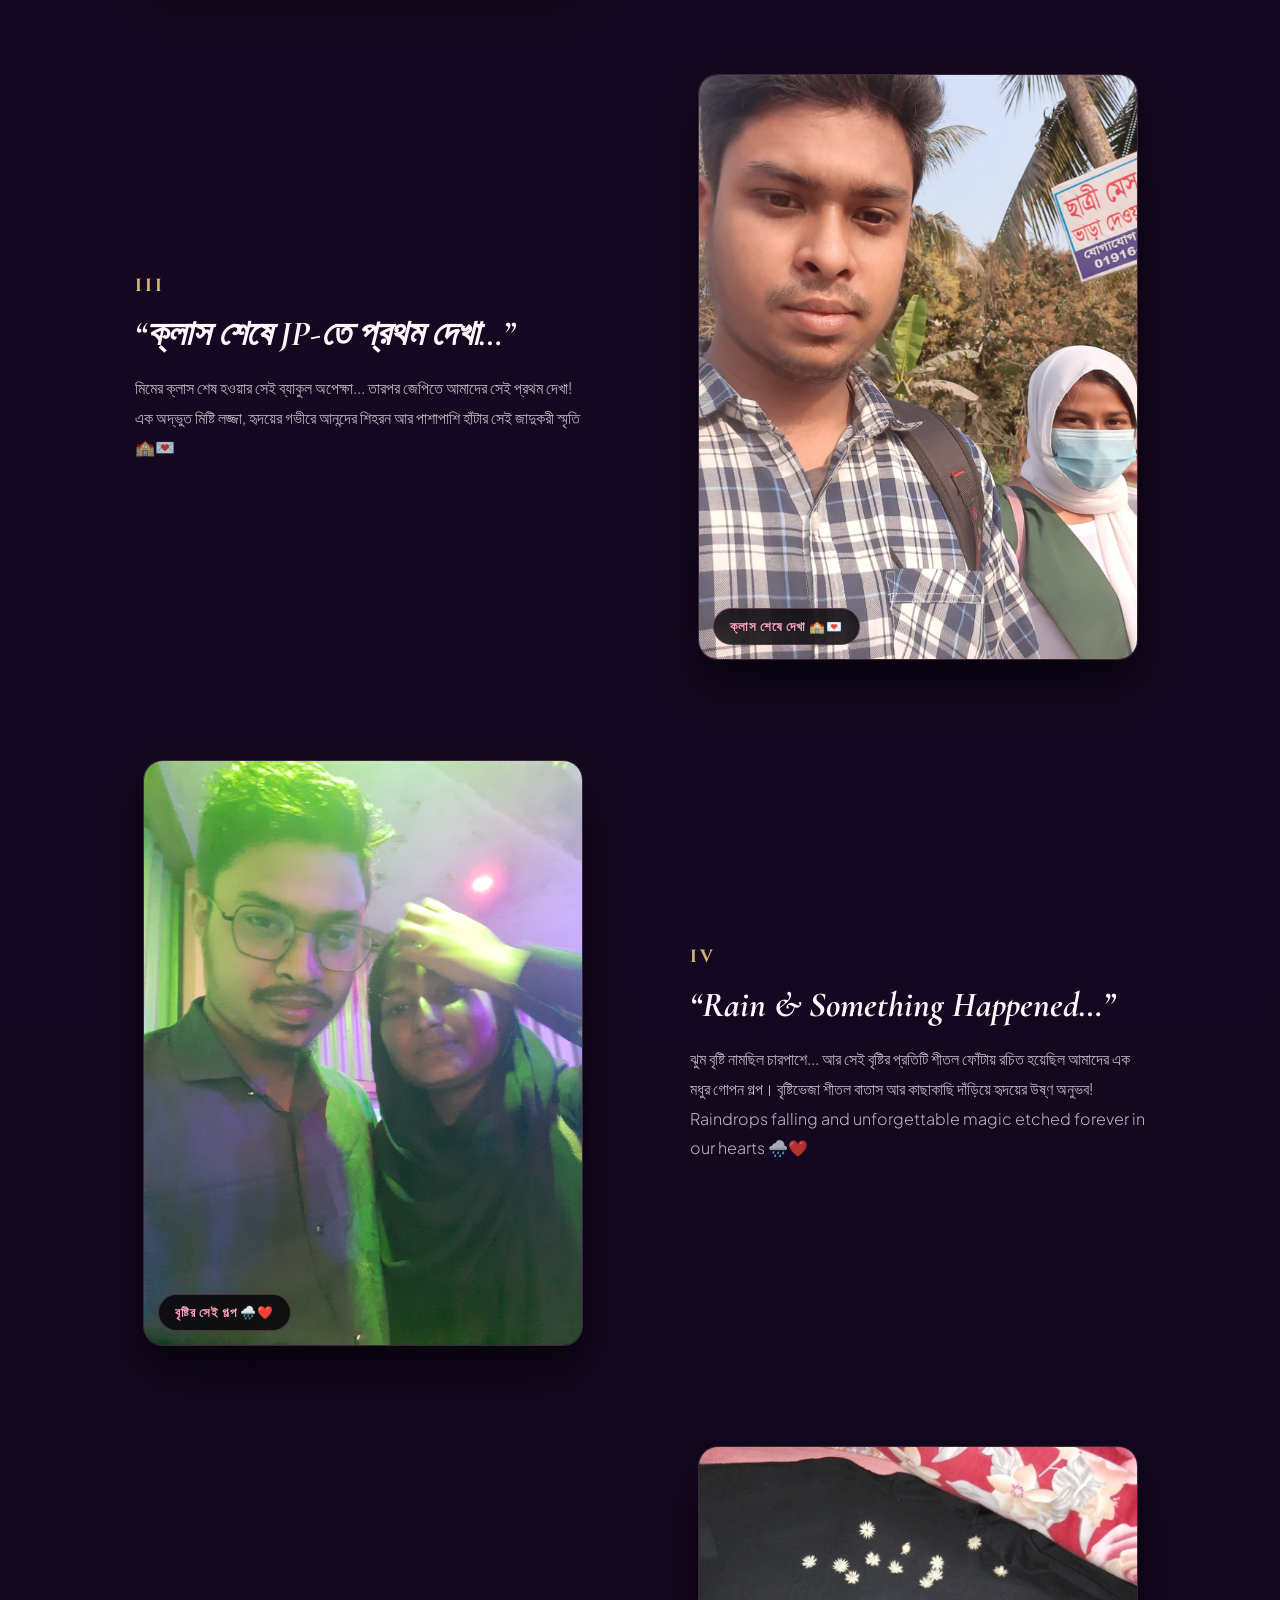
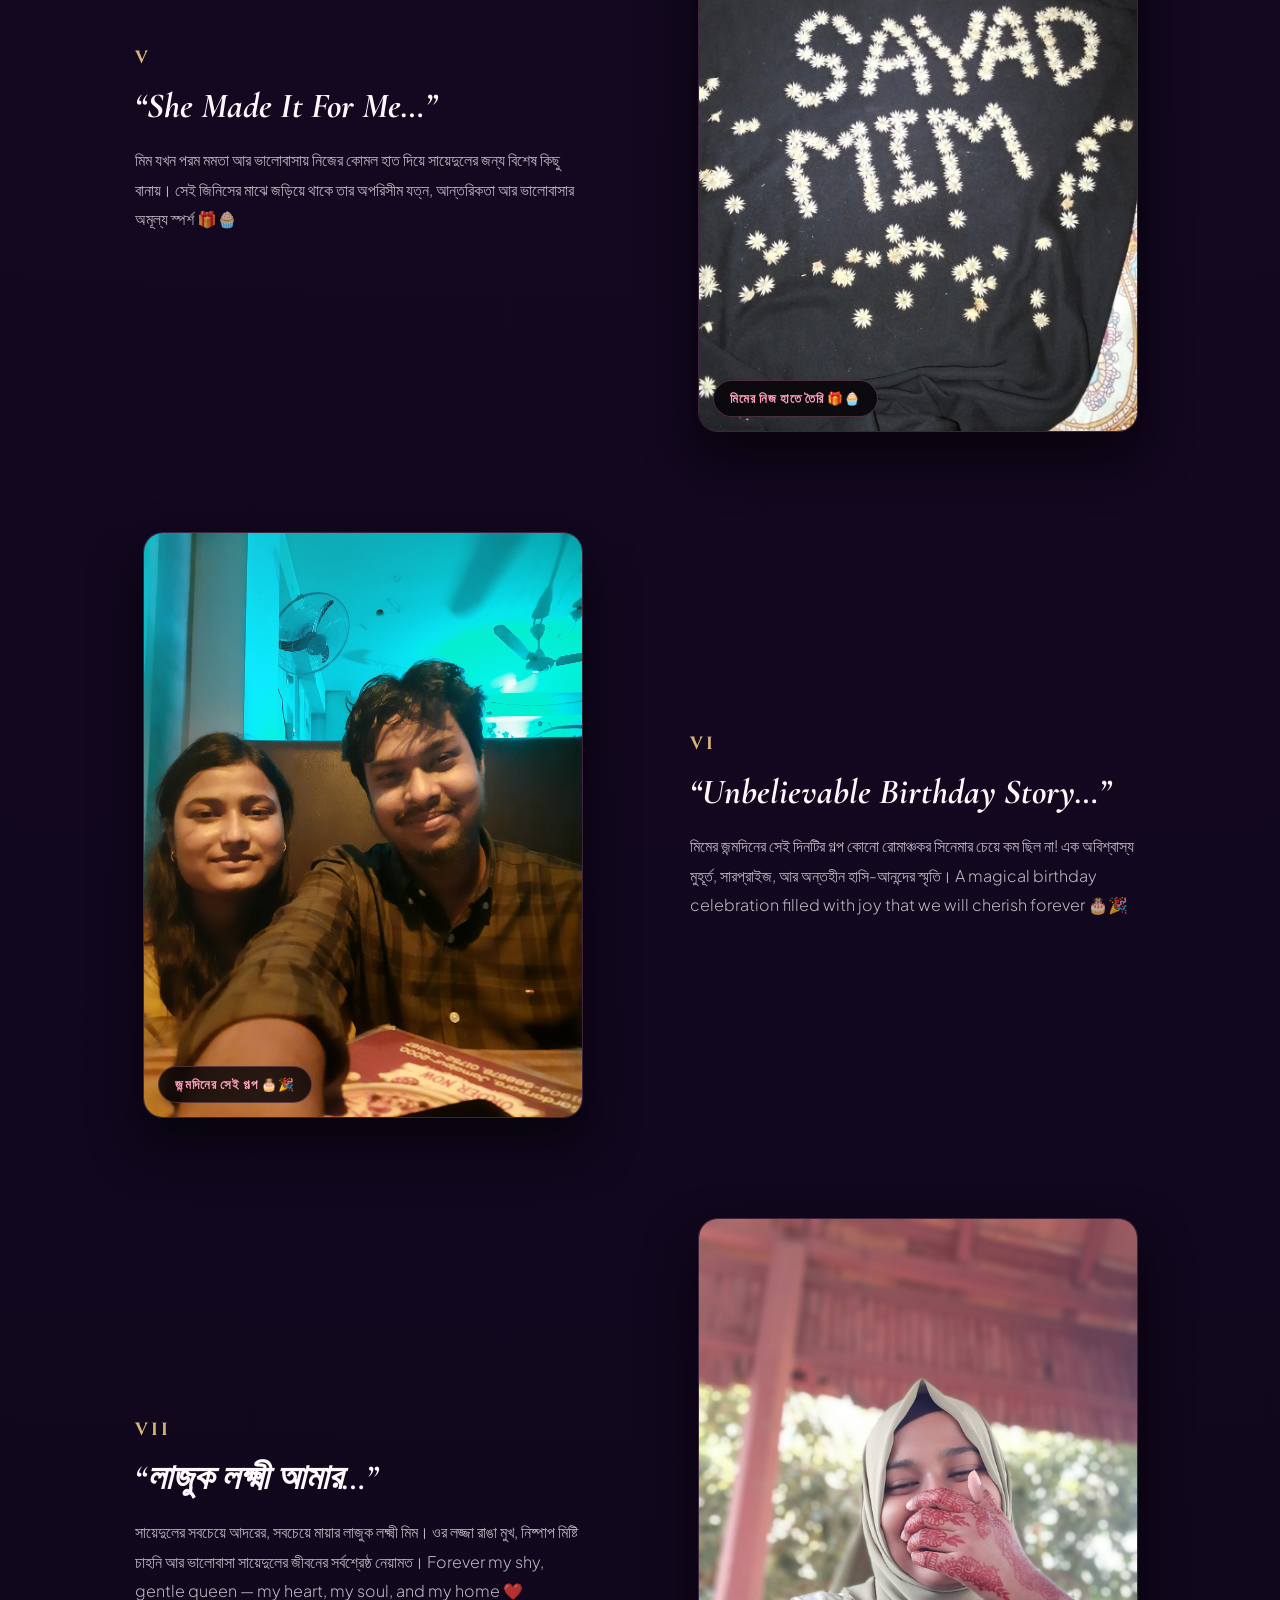
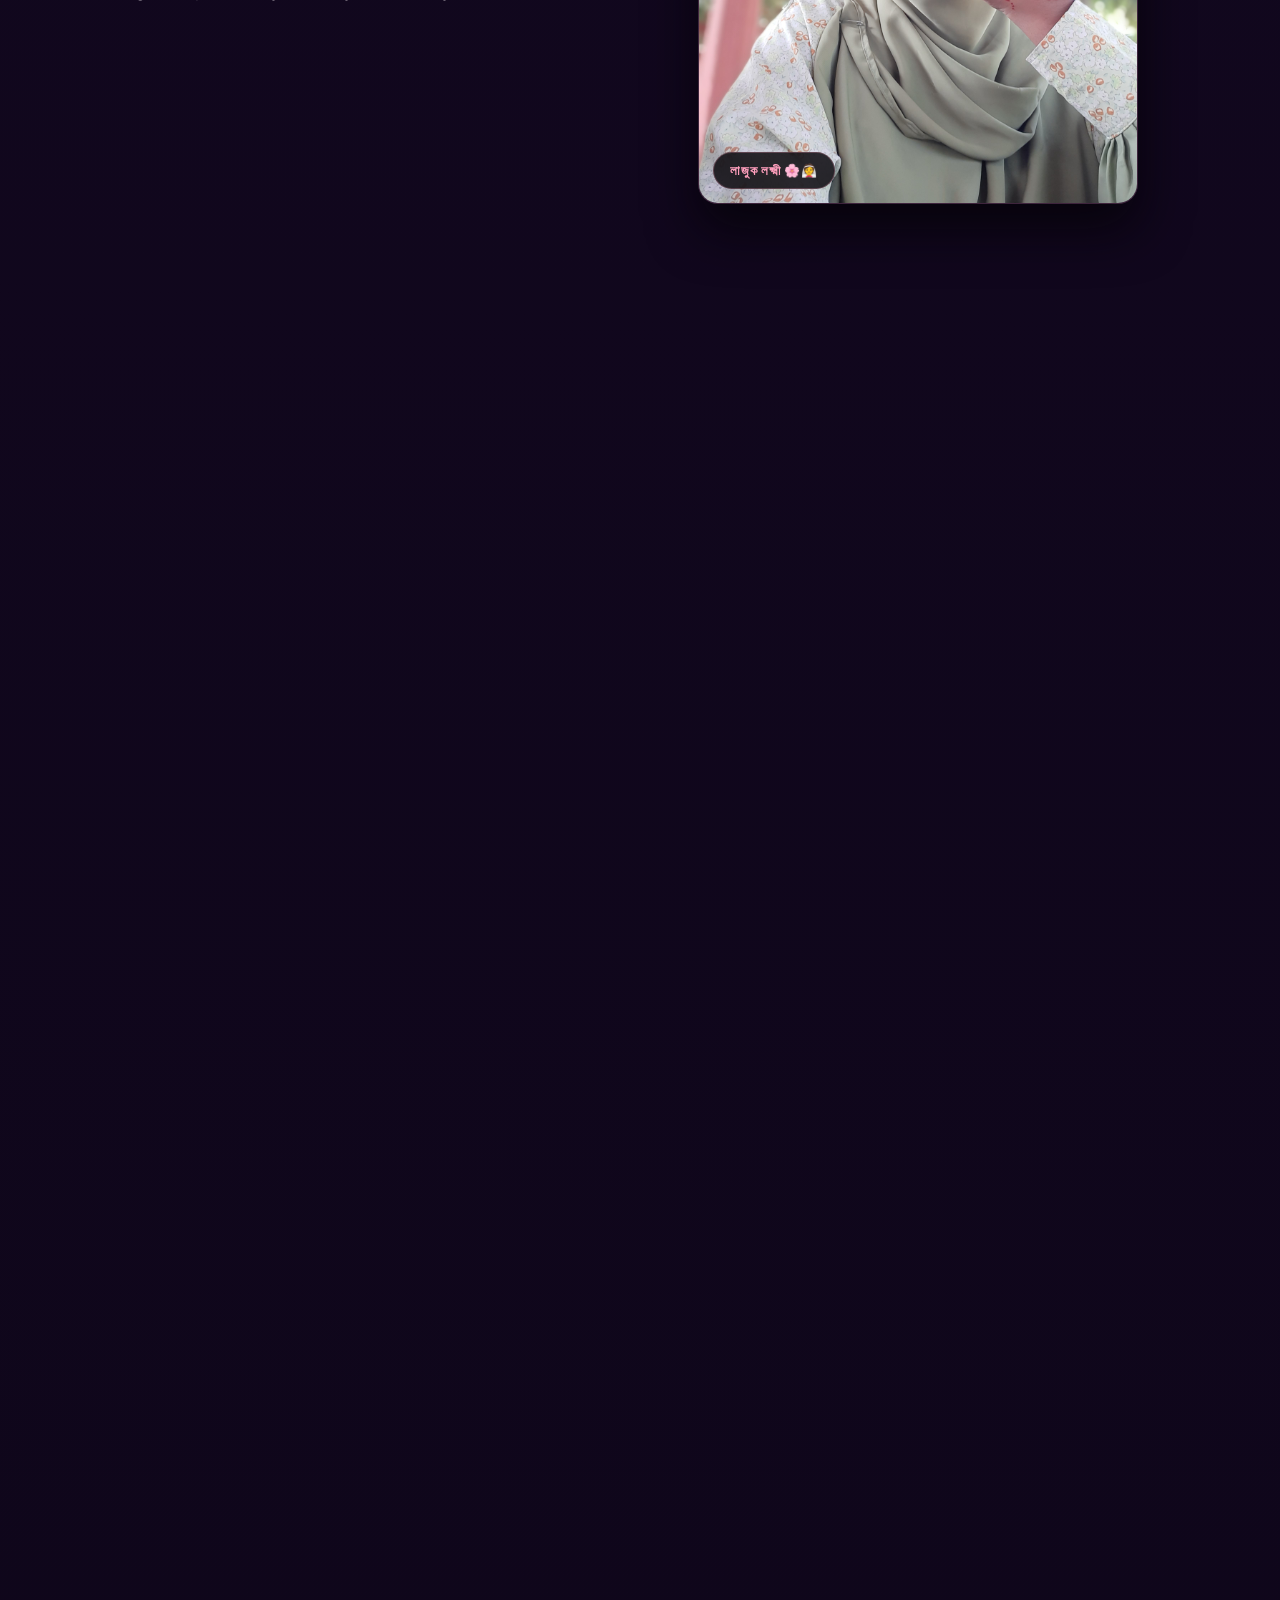
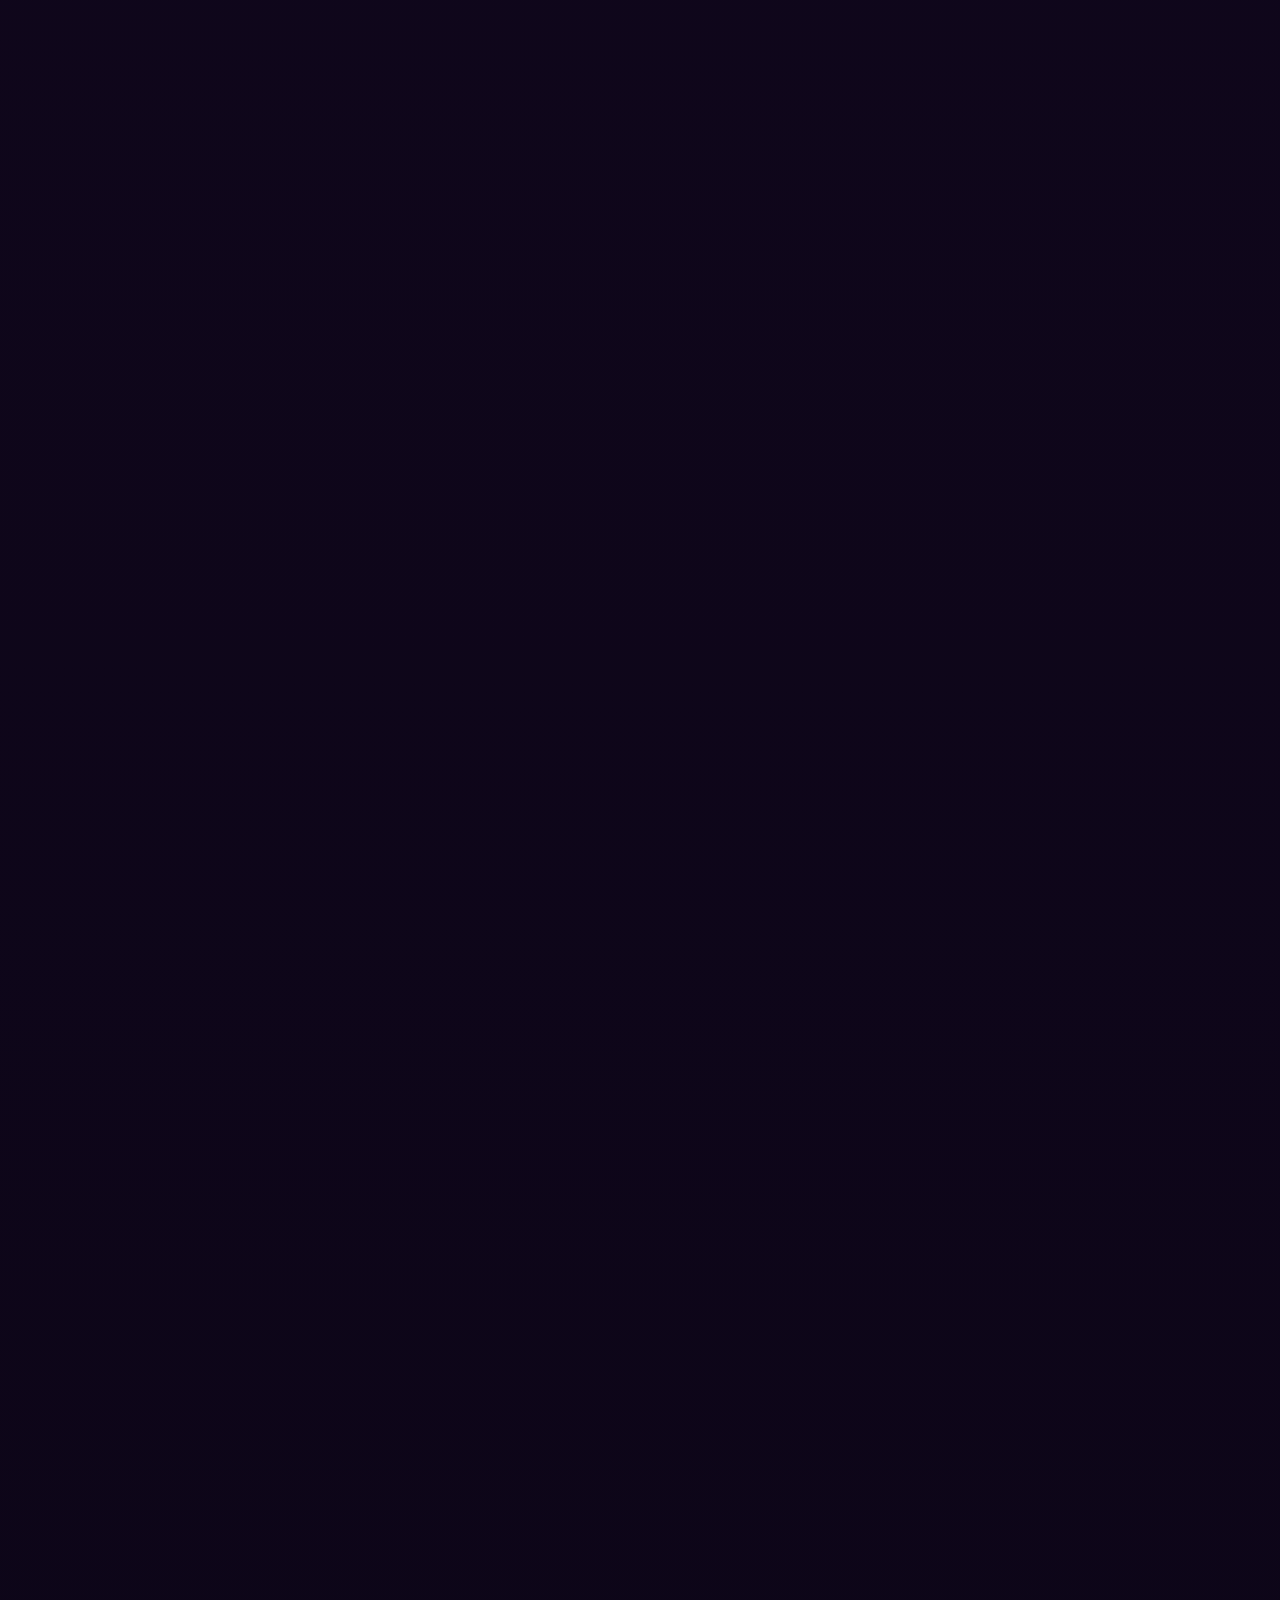
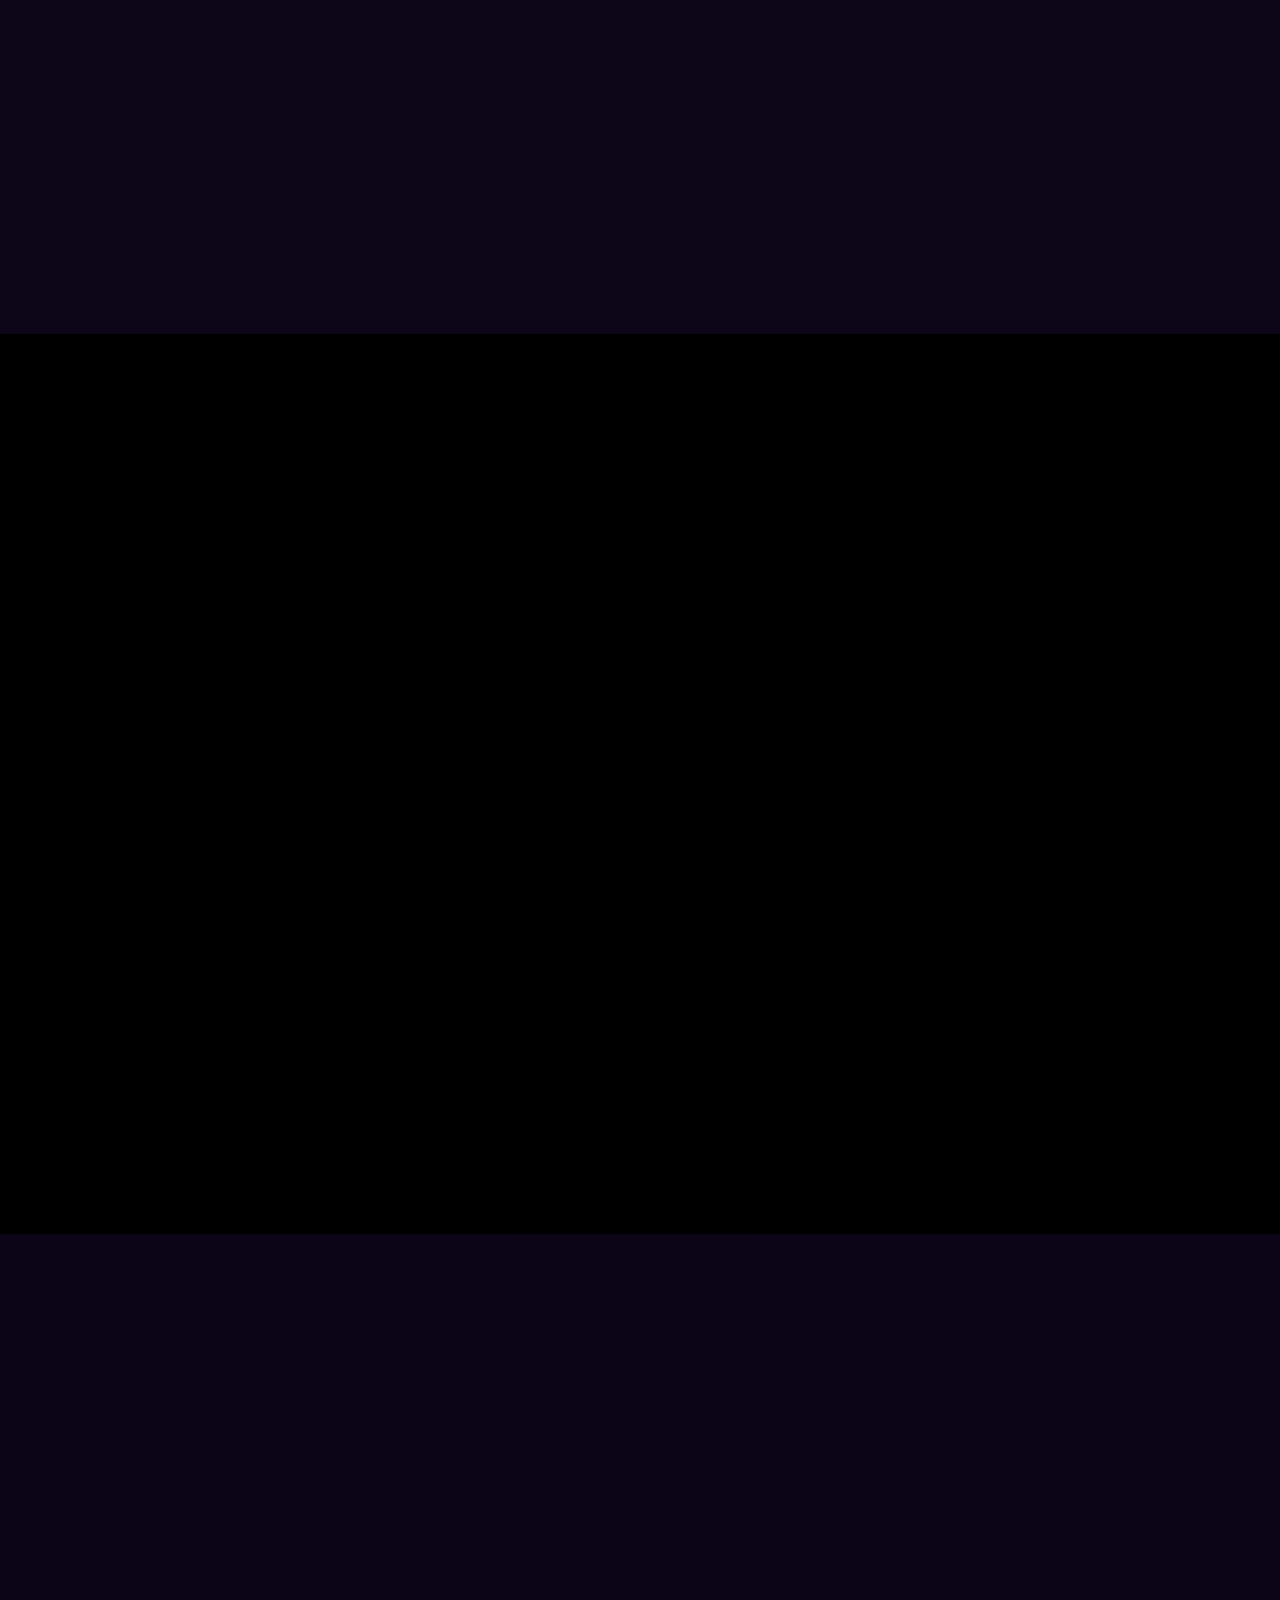
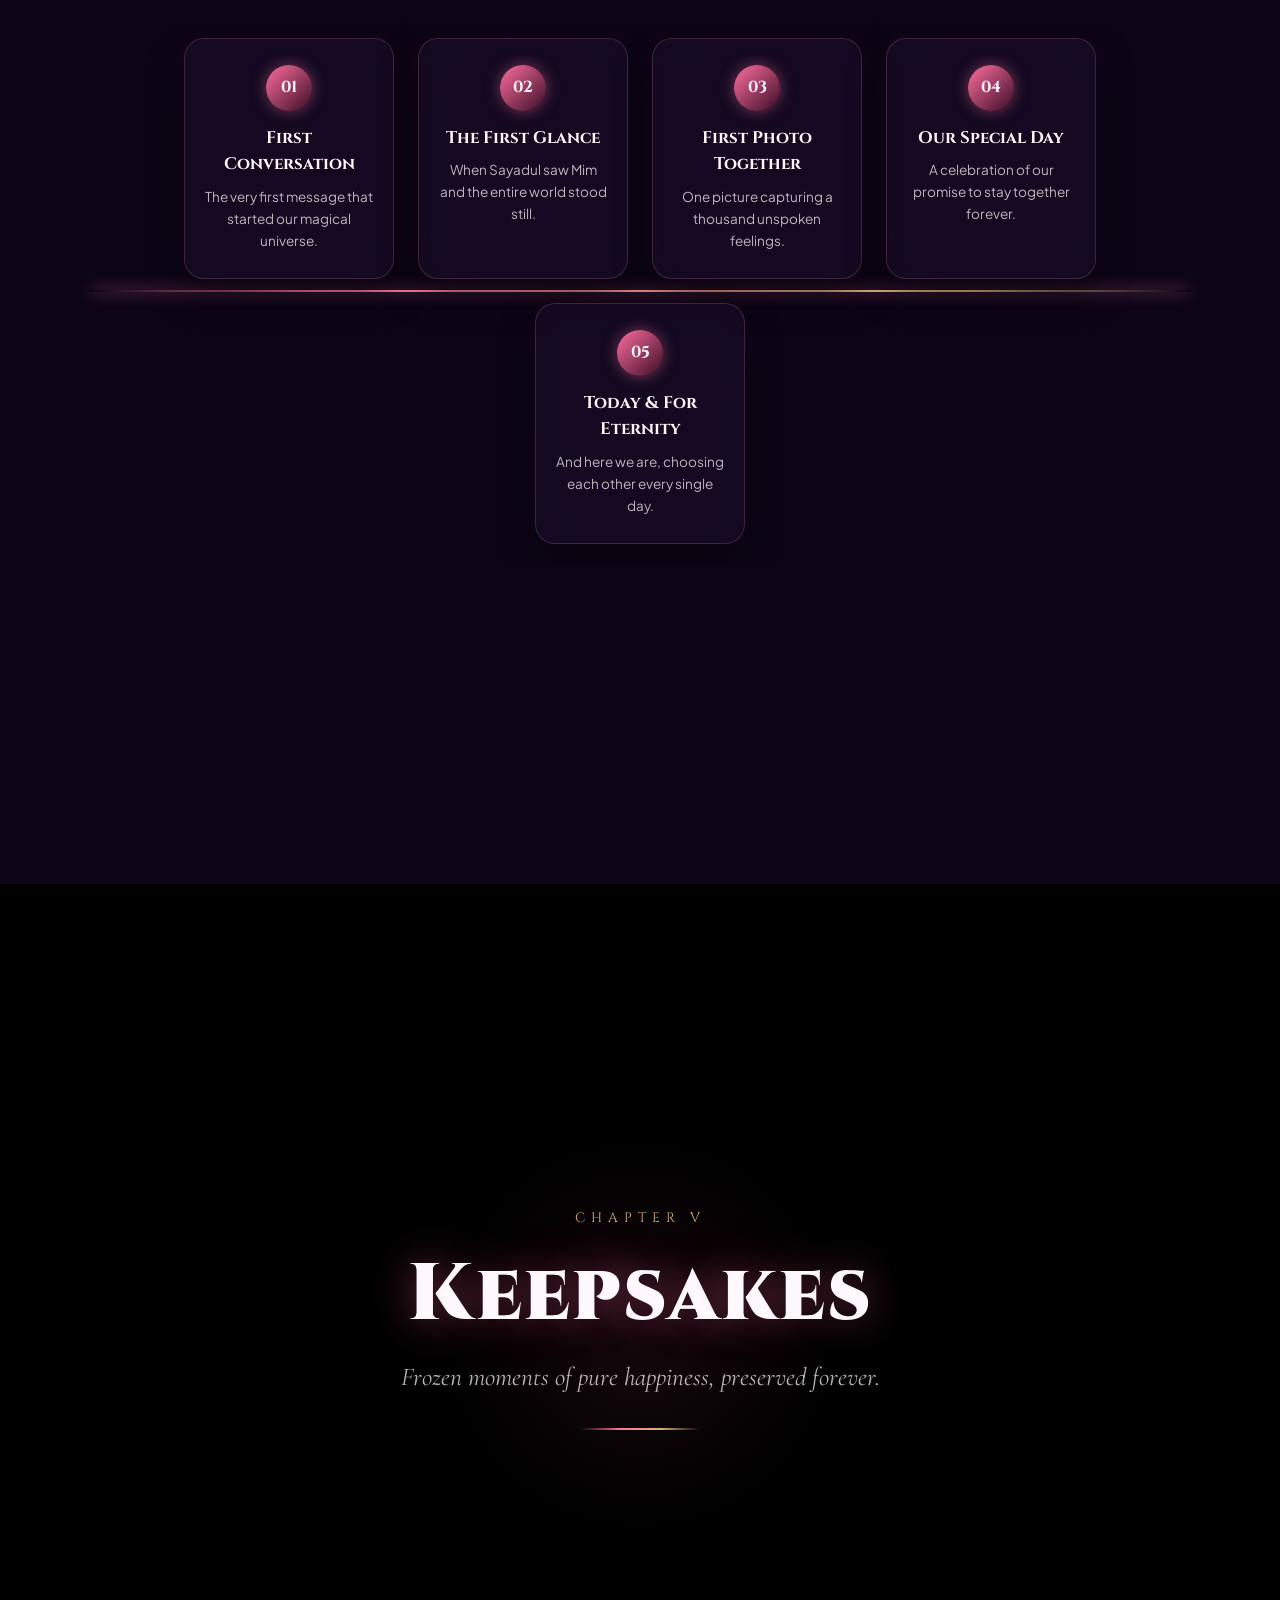
==== commit 3886c2ec: "Trim first 23 seconds from song.mp3 and update audio cache busting" ====
--- a/index.html
+++ b/index.html
@@ -18,8 +18,8 @@
     <link href="https://fonts.googleapis.com/css2?family=Cinzel:wght@400;600;700;900&family=Cormorant+Garamond:ital,wght@0,400;0,600;1,400;1,600&family=Great+Vibes&family=Plus+Jakarta+Sans:wght@300;400;500;600;700&display=swap" rel="stylesheet">
 
     <!-- CSS -->
-    <link rel="stylesheet" href="style.css?v=20260911_04">
-    <link rel="stylesheet" href="perfect-layout.css?v=20260911_04">
+    <link rel="stylesheet" href="style.css?v=20260911_05">
+    <link rel="stylesheet" href="perfect-layout.css?v=20260911_05">
 
     <!-- CDN Libraries: GSAP, ScrollTrigger, Three.js -->
     <script src="https://cdnjs.cloudflare.com/ajax/libs/gsap/3.12.5/gsap.min.js"></script>
@@ -105,8 +105,7 @@
             <input type="range" id="volume-slider" min="0" max="1" step="0.05" value="0.75" aria-label="Volume slider">
         </div>
         <audio id="bg-music" loop preload="auto" playsinline>
-            <source src="assets/music/song.mp3" type="audio/mpeg">
-            <source src="assets/music/song.mp3" type="audio/wav">
+            <source src="assets/music/song.mp3?v=20260911_05" type="audio/mpeg">
         </audio>
     </div>
 
@@ -998,6 +997,6 @@
     </main>
 
     <!-- App JavaScript Engine -->
-    <script src="script.js?v=20260911_04"></script>
+    <script src="script.js?v=20260911_05"></script>
 </body>
 </html>
